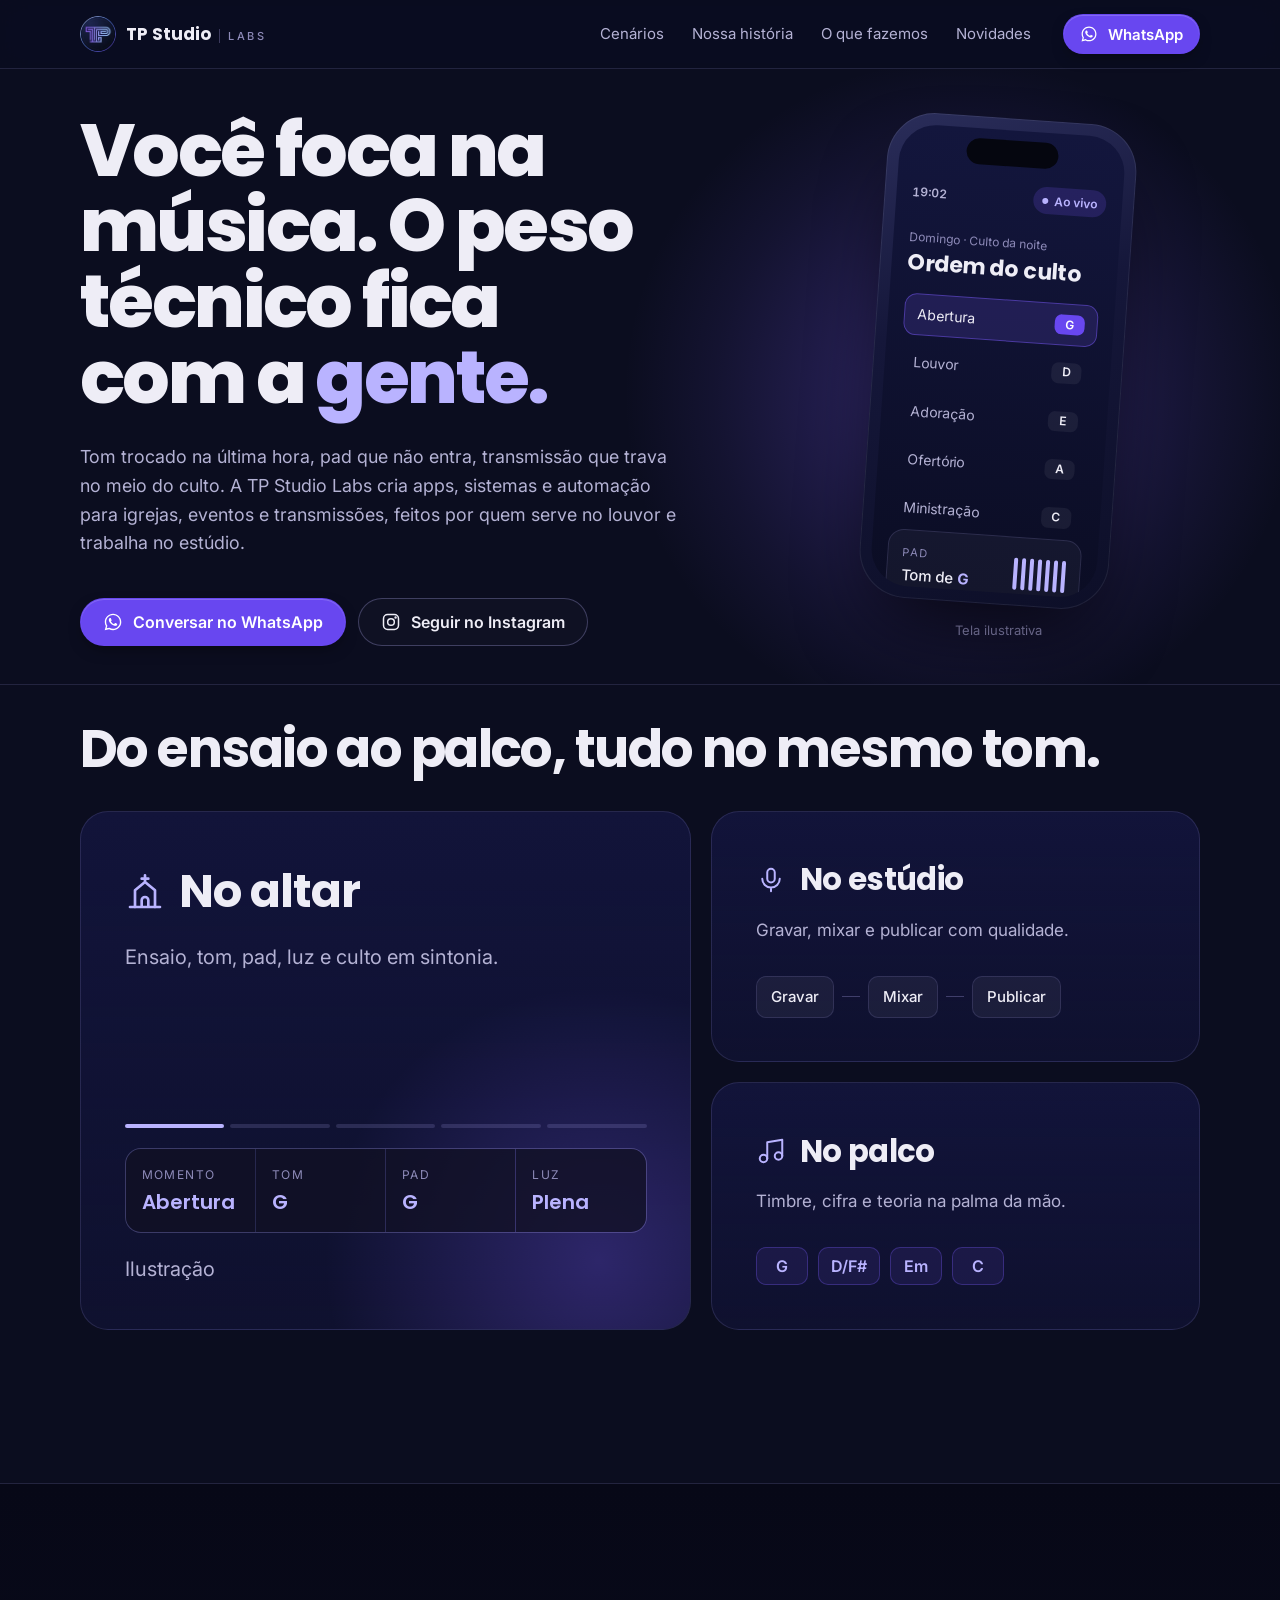
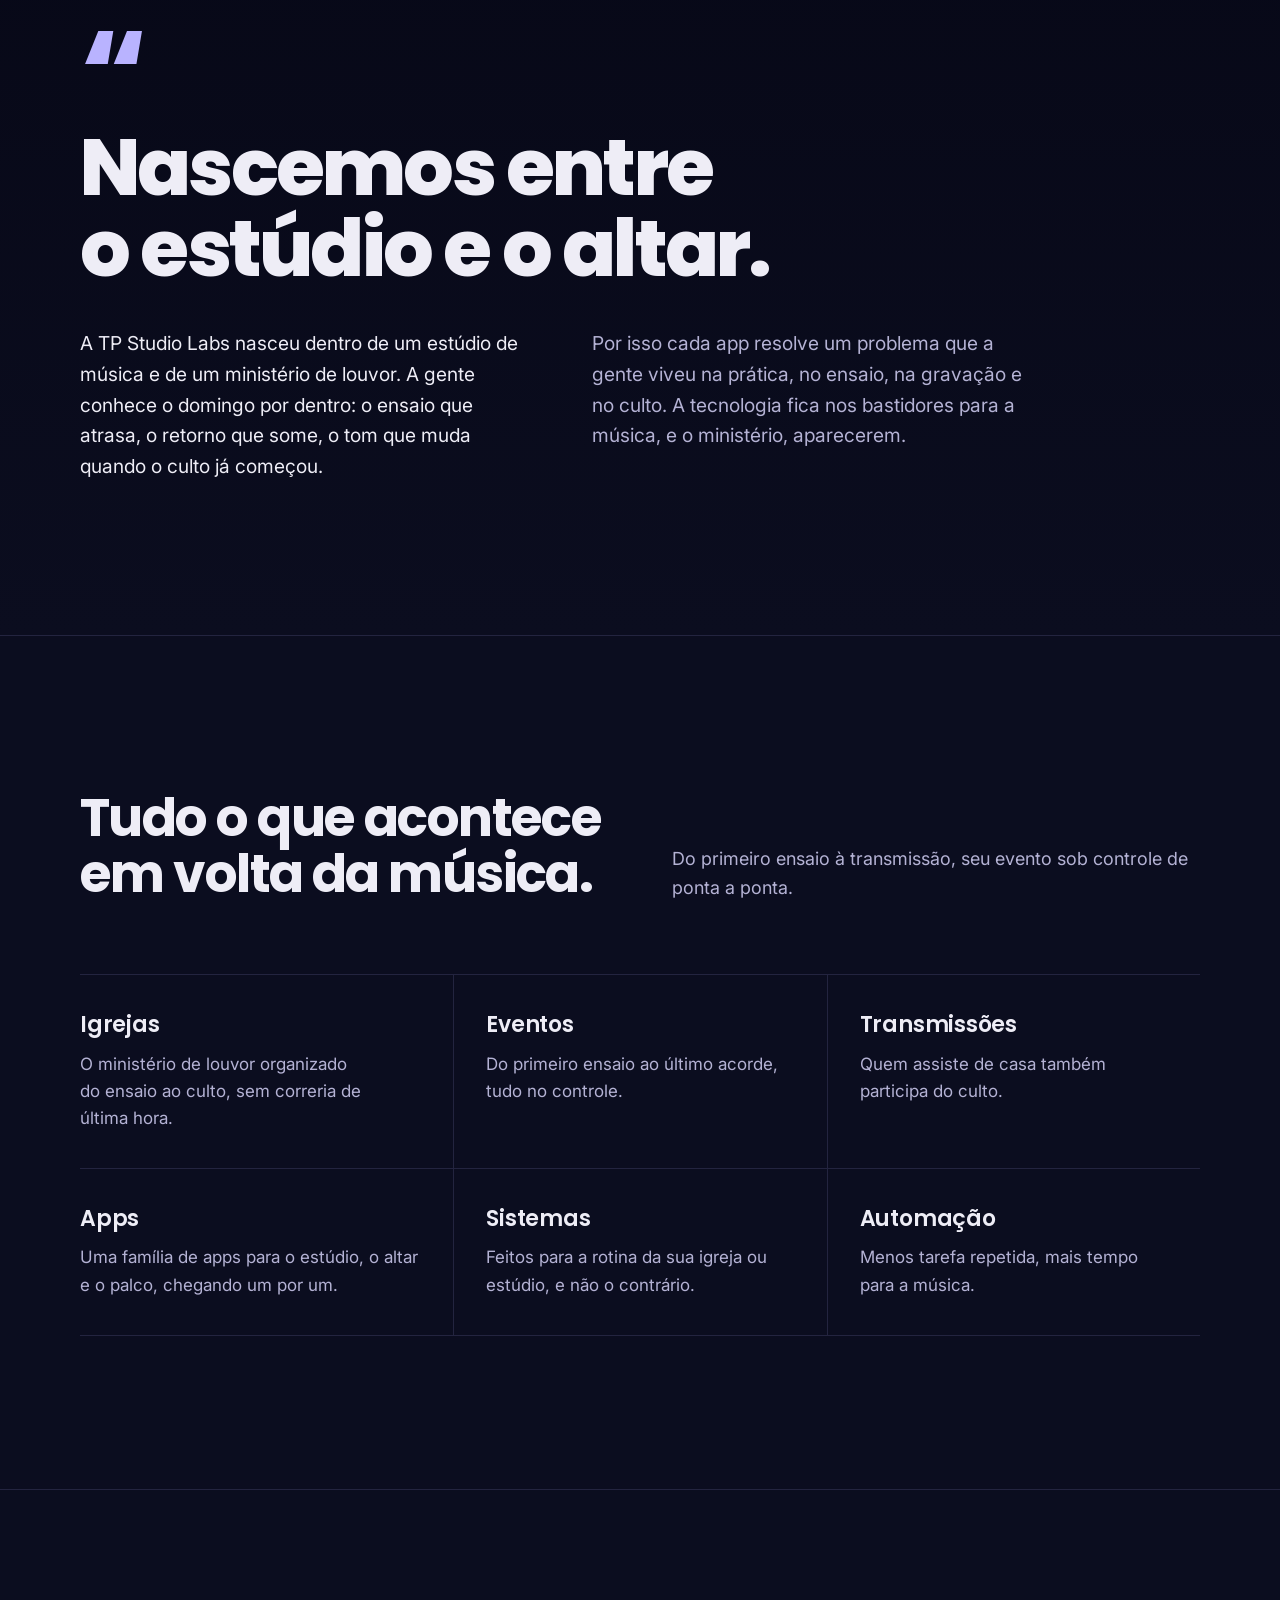
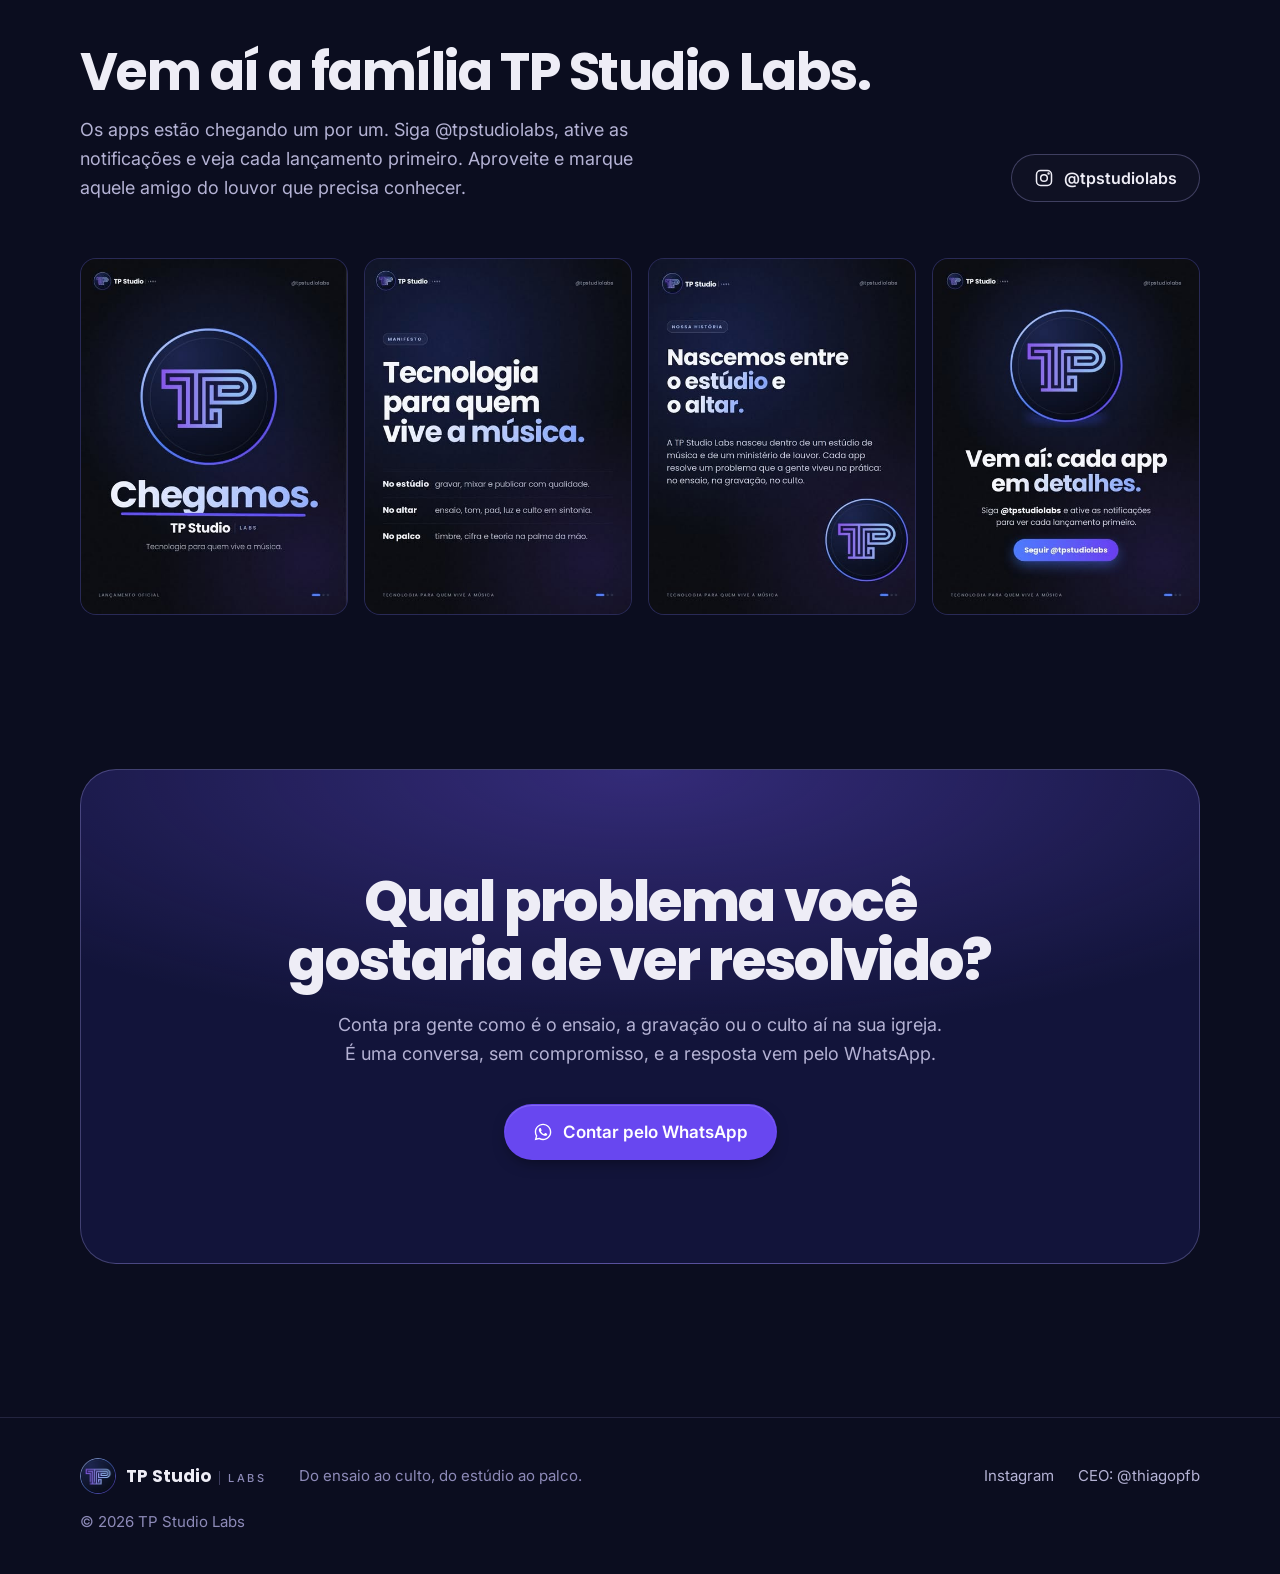
==== index.html @ 5c023443 "Reescreve o texto do site com storytelling comercial Hero com promessa central e dores reconhecíveis" ====
<!doctype html>
<html lang="pt-BR">
<head>
  <meta charset="utf-8">
  <meta name="viewport" content="width=device-width, initial-scale=1">
  <title>TP Studio Labs · Tecnologia para quem vive a música</title>
  <meta name="description" content="Apps, sistemas e automação para igrejas, eventos, transmissões e estúdios. Feitos por quem serve no louvor, para você focar na música.">
  <meta name="theme-color" content="#0b0d1f">
  <meta property="og:title" content="TP Studio Labs">
  <meta property="og:description" content="Você foca na música. O peso técnico fica com a gente. Do ensaio ao culto, do estúdio ao palco.">
  <meta property="og:image" content="assets/img/DeQyDjqIQsF.jpg">
  <link rel="icon" href="assets/img/perfil.jpg">
  <link rel="preconnect" href="https://fonts.googleapis.com">
  <link rel="preconnect" href="https://fonts.gstatic.com" crossorigin>
  <link href="https://fonts.googleapis.com/css2?family=Inter:wght@400;500;600&family=Poppins:wght@600;700;800&display=swap" rel="stylesheet">
  <link rel="stylesheet" href="styles.css">
  <script>document.documentElement.classList.add("js")</script>
</head>
<body>
  <svg width="0" height="0" style="position:absolute" aria-hidden="true">
    <symbol id="i-whatsapp" viewBox="0 0 24 24"><path fill="currentColor" d="M12.04 2C6.58 2 2.13 6.45 2.13 11.91c0 1.75.46 3.45 1.32 4.95L2.05 22l5.25-1.38a9.9 9.9 0 0 0 4.74 1.21c5.46 0 9.91-4.45 9.91-9.91S17.5 2 12.04 2Zm0 18.15c-1.48 0-2.93-.4-4.2-1.15l-.3-.18-3.12.82.83-3.04-.2-.31a8.2 8.2 0 0 1-1.26-4.38c0-4.54 3.7-8.24 8.25-8.24 4.54 0 8.24 3.7 8.24 8.24 0 4.55-3.7 8.24-8.24 8.24Zm4.52-6.16c-.25-.12-1.47-.72-1.69-.81-.23-.08-.39-.12-.56.13-.16.25-.64.81-.79.97-.14.17-.29.19-.54.06-.25-.12-1.05-.39-1.99-1.23-.74-.66-1.23-1.47-1.38-1.72-.14-.25-.02-.38.11-.51.11-.11.25-.29.37-.43.13-.15.17-.25.25-.42.08-.16.04-.31-.02-.43-.06-.13-.56-1.35-.77-1.84-.2-.49-.41-.42-.56-.43h-.48c-.17 0-.43.06-.66.31-.22.25-.86.85-.86 2.07 0 1.22.89 2.4 1.01 2.56.12.17 1.75 2.67 4.23 3.74.59.26 1.05.41 1.41.52.59.19 1.13.16 1.56.1.48-.07 1.47-.6 1.67-1.18.21-.58.21-1.07.15-1.18-.06-.1-.22-.16-.47-.28Z"/></symbol>
    <symbol id="i-instagram" viewBox="0 0 24 24"><g fill="none" stroke="currentColor" stroke-width="1.8" stroke-linecap="round" stroke-linejoin="round"><rect x="3" y="3" width="18" height="18" rx="5"/><circle cx="12" cy="12" r="4"/><circle cx="17.5" cy="6.5" r=".6" fill="currentColor"/></g></symbol>
    <symbol id="i-arrow" viewBox="0 0 24 24"><path fill="none" stroke="currentColor" stroke-width="1.8" stroke-linecap="round" stroke-linejoin="round" d="M5 12h14M13 6l6 6-6 6"/></symbol>
    <symbol id="i-mic" viewBox="0 0 24 24"><g fill="none" stroke="currentColor" stroke-width="1.6" stroke-linecap="round" stroke-linejoin="round"><rect x="9" y="3" width="6" height="11" rx="3"/><path d="M5 11a7 7 0 0 0 14 0M12 18v3"/></g></symbol>
    <symbol id="i-church" viewBox="0 0 24 24"><g fill="none" stroke="currentColor" stroke-width="1.6" stroke-linecap="round" stroke-linejoin="round"><path d="M12 2v4M10 4h4M6 21V11l6-5 6 5v10"/><path d="M3 21h18M10 21v-4a2 2 0 0 1 4 0v4"/></g></symbol>
    <symbol id="i-stage" viewBox="0 0 24 24"><g fill="none" stroke="currentColor" stroke-width="1.6" stroke-linecap="round" stroke-linejoin="round"><path d="M9 18V5l12-2v13"/><circle cx="6" cy="18" r="3"/><circle cx="18" cy="16" r="3"/></g></symbol>
  </svg>

  <a class="skip" href="#conteudo">Pular para o conteúdo</a>

  <header class="nav" id="topo">
    <div class="wrap nav__inner">
      <a class="brand" href="#topo" aria-label="TP Studio Labs, início">
        <img src="assets/img/perfil.jpg" alt="" width="36" height="36">
        <span>TP Studio <small>Labs</small></span>
      </a>
      <nav class="nav__links" aria-label="Seções">
        <a href="#cenarios">Cenários</a>
        <a href="#historia">Nossa história</a>
        <a href="#servicos">O que fazemos</a>
        <a href="#novidades">Novidades</a>
      </nav>
      <a class="btn btn--sm btn--primary" data-whatsapp href="https://wa.me/5581985638840?text=Ol%C3%A1%2C%20TP%20Studio%20Labs%21%20Vim%20pelo%20site%20e%20quero%20conversar." target="_blank" rel="noopener">
        <svg aria-hidden="true"><use href="#i-whatsapp"/></svg><span>WhatsApp</span>
      </a>
    </div>
  </header>

  <main id="conteudo">
    <section class="hero">
      <div class="hero__glow" aria-hidden="true"></div>
      <div class="wrap hero__inner">
        <div class="hero__copy">
          <h1 class="hero__title">Você foca na música. O peso técnico fica com a <span class="hl">gente.</span></h1>
          <p class="hero__lead">Tom trocado na última hora, pad que não entra, transmissão que trava no meio do culto. A TP Studio Labs cria apps, sistemas e automação para igrejas, eventos e transmissões, feitos por quem serve no louvor e trabalha no estúdio.</p>
          <div class="hero__actions">
            <a class="btn btn--primary" data-whatsapp href="https://wa.me/5581985638840?text=Ol%C3%A1%2C%20TP%20Studio%20Labs%21%20Vim%20pelo%20site%20e%20quero%20conversar." target="_blank" rel="noopener">
              <svg aria-hidden="true"><use href="#i-whatsapp"/></svg><span>Conversar no WhatsApp</span>
            </a>
            <a class="btn btn--ghost" href="https://www.instagram.com/tpstudiolabs/" target="_blank" rel="noopener">
              <svg aria-hidden="true"><use href="#i-instagram"/></svg><span>Seguir no Instagram</span>
            </a>
          </div>
        </div>

        <figure class="phone-wrap">
          <div class="phone" aria-label="Ilustração de um app mostrando a ordem do culto com tom e pad de cada momento" role="img">
            <div class="phone__notch" aria-hidden="true"></div>
            <div class="screen" aria-hidden="true">
              <div class="screen__top">
                <span class="screen__time">19:02</span>
                <span class="live"><i></i>Ao vivo</span>
              </div>
              <p class="screen__label">Domingo · Culto da noite</p>
              <p class="screen__title">Ordem do culto</p>
              <ol class="setlist">
                <li><span class="setlist__name">Abertura</span><span class="key">G</span></li>
                <li><span class="setlist__name">Louvor</span><span class="key">D</span></li>
                <li><span class="setlist__name">Adoração</span><span class="key">E</span></li>
                <li><span class="setlist__name">Ofertório</span><span class="key">A</span></li>
                <li><span class="setlist__name">Ministração</span><span class="key">C</span></li>
              </ol>
              <div class="pad">
                <div>
                  <p class="pad__label">Pad</p>
                  <p class="pad__key">Tom de <b data-pad-key>G</b></p>
                </div>
                <div class="pad__bars"><i></i><i></i><i></i><i></i><i></i><i></i><i></i></div>
              </div>
            </div>
          </div>
          <figcaption>Tela ilustrativa</figcaption>
        </figure>
      </div>
    </section>

    <section class="section" id="cenarios" aria-labelledby="cenarios-t">
      <div class="wrap">
        <div class="section__head section__head--solo">
          <h2 id="cenarios-t">Do ensaio ao palco, tudo no mesmo tom.</h2>
        </div>

        <div class="bento">
          <article class="tile tile--altar">
            <div class="tile__head"><svg aria-hidden="true"><use href="#i-church"/></svg><h3>No altar</h3></div>
            <p>Ensaio, tom, pad, luz e culto em sintonia.</p>
            <div class="sync" aria-hidden="true">
              <ol class="sync__track"><li></li><li></li><li></li><li></li><li></li></ol>
              <dl class="sync__grid">
                <div><dt>Momento</dt><dd data-sync="momento">Abertura</dd></div>
                <div><dt>Tom</dt><dd data-sync="tom">G</dd></div>
                <div><dt>Pad</dt><dd data-sync="pad">G</dd></div>
                <div><dt>Luz</dt><dd data-sync="luz">Plena</dd></div>
              </dl>
              <p class="sync__note">Ilustração</p>
            </div>
          </article>

          <article class="tile tile--studio">
            <div class="tile__head"><svg aria-hidden="true"><use href="#i-mic"/></svg><h3>No estúdio</h3></div>
            <p>Gravar, mixar e publicar com qualidade.</p>
            <ol class="steps" aria-label="Etapas">
              <li><span>Gravar</span></li>
              <li><span>Mixar</span></li>
              <li><span>Publicar</span></li>
            </ol>
          </article>

          <article class="tile tile--stage">
            <div class="tile__head"><svg aria-hidden="true"><use href="#i-stage"/></svg><h3>No palco</h3></div>
            <p>Timbre, cifra e teoria na palma da mão.</p>
            <div class="cifra" aria-hidden="true">
              <span>G</span><span>D/F#</span><span>Em</span><span>C</span>
            </div>
          </article>
        </div>
      </div>
    </section>

    <section class="section story" id="historia" aria-labelledby="historia-t">
      <div class="wrap story__inner reveal">
        <p class="story__mark" aria-hidden="true">“</p>
        <h2 id="historia-t">Nascemos entre o estúdio e o altar.</h2>
        <div class="story__body">
          <p>A TP Studio Labs nasceu dentro de um estúdio de música e de um ministério de louvor. A gente conhece o domingo por dentro: o ensaio que atrasa, o retorno que some, o tom que muda quando o culto já começou.</p>
          <p>Por isso cada app resolve um problema que a gente viveu na prática, no ensaio, na gravação e no culto. A tecnologia fica nos bastidores para a música, e o ministério, aparecerem.</p>
        </div>
      </div>
    </section>

    <section class="section" id="servicos" aria-labelledby="servicos-t">
      <div class="wrap">
        <div class="section__head">
          <h2 id="servicos-t">Tudo o que acontece em volta da música.</h2>
          <p>Do primeiro ensaio à transmissão, seu evento sob controle de ponta a ponta.</p>
        </div>
        <ul class="services">
          <li class="reveal"><h3>Igrejas</h3><p>O ministério de louvor organizado do ensaio ao culto, sem correria de última hora.</p></li>
          <li class="reveal"><h3>Eventos</h3><p>Do primeiro ensaio ao último acorde, tudo no controle.</p></li>
          <li class="reveal"><h3>Transmissões</h3><p>Quem assiste de casa também participa do culto.</p></li>
          <li class="reveal"><h3>Apps</h3><p>Uma família de apps para o estúdio, o altar e o palco, chegando um por um.</p></li>
          <li class="reveal"><h3>Sistemas</h3><p>Feitos para a rotina da sua igreja ou estúdio, e não o contrário.</p></li>
          <li class="reveal"><h3>Automação</h3><p>Menos tarefa repetida, mais tempo para a música.</p></li>
        </ul>
      </div>
    </section>

    <section class="section launch" id="novidades" aria-labelledby="novidades-t">
      <div class="wrap">
        <div class="launch__head">
          <div>
            <h2 id="novidades-t">Vem aí a família TP Studio Labs.</h2>
            <p>Os apps estão chegando um por um. Siga @tpstudiolabs, ative as notificações e veja cada lançamento primeiro. Aproveite e marque aquele amigo do louvor que precisa conhecer.</p>
          </div>
          <a class="btn btn--ghost" href="https://www.instagram.com/tpstudiolabs/" target="_blank" rel="noopener">
            <svg aria-hidden="true"><use href="#i-instagram"/></svg><span>@tpstudiolabs</span>
          </a>
        </div>
        <ul class="feed">
          <li><a href="https://www.instagram.com/p/DeQyDjqIQsF/" target="_blank" rel="noopener"><img src="assets/img/DeQyDjqIQsF.jpg" alt="Post de lançamento: Chegamos. TP Studio, tecnologia para quem vive a música." loading="lazy" width="480" height="640"></a></li>
          <li><a href="https://www.instagram.com/p/DeQ1m3Do3yU/" target="_blank" rel="noopener"><img src="assets/img/DeQ1m3Do3yU.jpg" alt="Manifesto: tecnologia para quem vive a música, no estúdio, no altar e no palco." loading="lazy" width="480" height="640"></a></li>
          <li><a href="https://www.instagram.com/p/DeQ0HKlI-WA/" target="_blank" rel="noopener"><img src="assets/img/DeQ0HKlI-WA.jpg" alt="Post: nascemos entre o estúdio e o altar." loading="lazy" width="480" height="640"></a></li>
          <li><a href="https://www.instagram.com/p/DeQ0fdqI0_l/" target="_blank" rel="noopener"><img src="assets/img/DeQ0fdqI0_l.jpg" alt="Post: vem aí o lançamento da família TP Studio Labs." loading="lazy" width="480" height="640"></a></li>
        </ul>
      </div>
    </section>

    <section class="section cta" aria-labelledby="cta-t">
      <div class="wrap"><div class="cta__box reveal">
        <h2 id="cta-t">Qual problema você gostaria de ver resolvido?</h2>
        <p>Conta pra gente como é o ensaio, a gravação ou o culto aí na sua igreja. É uma conversa, sem compromisso, e a resposta vem pelo WhatsApp.</p>
        <a class="btn btn--primary btn--lg" data-whatsapp href="https://wa.me/5581985638840?text=Ol%C3%A1%2C%20TP%20Studio%20Labs%21%20Vim%20pelo%20site%20e%20quero%20conversar." target="_blank" rel="noopener">
          <svg aria-hidden="true"><use href="#i-whatsapp"/></svg><span>Contar pelo WhatsApp</span>
        </a>
      </div></div>
    </section>
  </main>

  <footer class="footer">
    <div class="wrap footer__inner">
      <a class="brand" href="#topo" aria-label="TP Studio Labs, voltar ao topo">
        <img src="assets/img/perfil.jpg" alt="" width="36" height="36">
        <span>TP Studio <small>Labs</small></span>
      </a>
      <p class="footer__tag">Do ensaio ao culto, do estúdio ao palco.</p>
      <ul class="footer__links">
        <li><a href="https://www.instagram.com/tpstudiolabs/" target="_blank" rel="noopener">Instagram</a></li>
        <li><a href="https://www.instagram.com/thiagopfb/" target="_blank" rel="noopener">CEO: @thiagopfb</a></li>
      </ul>
      <p class="footer__copy">© 2026 TP Studio Labs</p>
    </div>
  </footer>

  <script src="main.js" defer></script>
</body>
</html>
---- styles.css ----
:root {
  --night-0: #070817;
  --night-1: #0b0d1f;
  --night-2: #12143a;
  --night-3: #1a1d4a;
  --line: rgba(185, 179, 255, 0.14);
  --line-strong: rgba(185, 179, 255, 0.28);
  --violet: #7c5cff;
  --violet-hover: #5a3be0;
  --violet-ink: #6847f0;
  --lavender: #b9b3ff;
  --text: #eeedf6;
  --text-2: #b4b2d4;
  --text-3: #8d8ab8;

  --font-display: "Poppins", system-ui, sans-serif;
  --font-body: "Inter", system-ui, sans-serif;

  --r-sm: 10px;
  --r-md: 16px;
  --r-lg: 28px;
  --ease-out: cubic-bezier(0.16, 1, 0.3, 1);

  --gutter: clamp(16px, 4vw, 40px);
  --section: clamp(88px, 12vw, 160px);
  color-scheme: dark;
}

*, *::before, *::after { box-sizing: border-box; }
html { scroll-behavior: smooth; scroll-padding-top: 88px; -webkit-text-size-adjust: 100%; }
body {
  margin: 0;
  background: var(--night-1);
  color: var(--text);
  font: 400 1.0625rem/1.6 var(--font-body);
  -webkit-font-smoothing: antialiased;
  overflow-x: hidden;
}
img { display: block; max-width: 100%; height: auto; }
h1, h2, h3 { font-family: var(--font-display); margin: 0; text-wrap: balance; }
p { margin: 0; text-wrap: pretty; }
a { color: inherit; text-underline-offset: 0.2em; }
ul, ol { margin: 0; padding: 0; list-style: none; }

::selection { background: var(--violet-ink); color: #fff; }
:focus-visible { outline: 2px solid var(--lavender); outline-offset: 3px; border-radius: 6px; }
html { scrollbar-color: var(--night-3) var(--night-0); }
::-webkit-scrollbar { width: 10px; }
::-webkit-scrollbar-track { background: var(--night-0); }
::-webkit-scrollbar-thumb { background: var(--night-3); border-radius: 10px; border: 2px solid var(--night-0); }

.wrap { width: min(1200px, 100%); margin-inline: auto; padding-inline: var(--gutter); }

.skip {
  position: absolute; left: 16px; top: -60px; z-index: 100;
  background: var(--violet-ink); color: #fff; padding: 10px 16px; border-radius: var(--r-sm);
  transition: top 0.2s var(--ease-out);
}
.skip:focus { top: 16px; }

/* Buttons */
.btn {
  display: inline-flex; align-items: center; gap: 10px;
  min-height: 48px; padding: 0 22px;
  border-radius: 999px; border: 1px solid transparent;
  font: 600 1rem/1 var(--font-body); text-decoration: none; white-space: nowrap;
  transition: background-color 0.2s, border-color 0.2s, transform 0.2s var(--ease-out), box-shadow 0.2s;
  -webkit-tap-highlight-color: transparent;
}
.btn svg { width: 20px; height: 20px; flex: none; }
.btn:active { transform: scale(0.97); }
.btn--primary {
  background: var(--violet-ink); color: #fff;
  box-shadow: 0 6px 16px -6px rgba(0, 0, 0, 0.55), inset 0 1px 0 rgba(255, 255, 255, 0.18);
}
.btn--ghost { border-color: var(--line-strong); color: var(--text); background: rgba(255, 255, 255, 0.02); }
.btn--sm { min-height: 40px; padding: 0 16px; font-size: 0.9375rem; }
.btn--sm svg { width: 18px; height: 18px; }
.btn--lg { min-height: 56px; padding: 0 28px; font-size: 1.0625rem; }
@media (hover: hover) {
  .btn--primary:hover { background: var(--violet-hover); box-shadow: 0 10px 22px -8px rgba(0, 0, 0, 0.6), inset 0 1px 0 rgba(255, 255, 255, 0.22); }
  .btn--ghost:hover { border-color: var(--lavender); background: rgba(185, 179, 255, 0.06); }
}

/* Nav */
.nav {
  position: sticky; top: 0; z-index: 50;
  background: rgba(11, 13, 31, 0.72);
  backdrop-filter: saturate(140%) blur(14px);
  -webkit-backdrop-filter: saturate(140%) blur(14px);
  border-bottom: 1px solid var(--line);
}
.nav__inner { display: flex; align-items: center; gap: 32px; height: 68px; }
.brand { display: inline-flex; align-items: center; gap: 10px; text-decoration: none; font: 700 1.0625rem/1 var(--font-display); }
.brand img { width: 36px; height: 36px; border-radius: 50%; }
.brand small { font: 500 0.6875rem/1 var(--font-body); letter-spacing: 0.24em; text-transform: uppercase; color: var(--text-3); margin-left: 4px; padding-left: 8px; border-left: 1px solid var(--line-strong); }
.nav__links { display: flex; gap: 28px; margin-left: auto; font-size: 0.9375rem; color: var(--text-2); }
.nav__links a { text-decoration: none; transition: color 0.2s; }
.nav__links a:hover { color: var(--text); }
@media (max-width: 860px) {
  .nav__links { display: none; }
  .nav__inner .btn { margin-left: auto; }
}

/* Hero */
.hero { position: relative; overflow: hidden; padding-block: clamp(32px, 3.4vw, 56px) clamp(32px, 3vw, 48px); }
.hero__glow {
  position: absolute; inset: -20% -10% auto auto; width: 70vw; height: 70vw; max-width: 980px; max-height: 980px;
  background: radial-gradient(closest-side, rgba(124, 92, 255, 0.34), rgba(124, 92, 255, 0.08) 55%, transparent 75%);
  pointer-events: none;
}
.hero__inner { position: relative; display: grid; grid-template-columns: 1.35fr 0.85fr; align-items: center; gap: clamp(40px, 6vw, 96px); }
.hero__title {
  font-weight: 800; font-size: clamp(2.75rem, 5.8vw, 4.875rem); line-height: 1.02; letter-spacing: -0.035em;
}
.hl { color: var(--lavender); }
.hero__lead { margin-top: 28px; max-width: 34em; font-size: clamp(1.0625rem, 1.4vw, 1.25rem); color: var(--text-2); }
.hero__actions { display: flex; flex-wrap: wrap; gap: 12px; margin-top: 40px; }

/* Phone */
.phone-wrap { margin: 0; justify-self: center; display: grid; justify-items: center; gap: 16px; }
.phone-wrap figcaption { font-size: 0.8125rem; color: var(--text-3); }
.phone {
  position: relative; width: clamp(250px, 19.5vw, 300px); aspect-ratio: 9 / 17.5;
  border-radius: 48px; padding: 12px;
  background: linear-gradient(160deg, #2a2d5a, #15173a 40%, #0d0f28);
  box-shadow: 0 40px 80px -24px rgba(0, 0, 0, 0.75), inset 0 0 0 1px rgba(255, 255, 255, 0.08);
  transform: rotate(4deg);
}
.phone__notch { position: absolute; top: 22px; left: 50%; width: 92px; height: 26px; margin-left: -46px; border-radius: 20px; background: #05060f; z-index: 2; }
.screen {
  height: 100%; border-radius: 37px; overflow: hidden;
  background: linear-gradient(180deg, #13163d, #0b0d24);
  padding: 54px 16px 16px; display: flex; flex-direction: column;
}
.screen__top { display: flex; justify-content: space-between; align-items: center; font-size: 0.75rem; color: var(--text-2); }
.screen__time { font-weight: 600; font-variant-numeric: tabular-nums; }
.live { display: inline-flex; align-items: center; gap: 6px; padding: 4px 9px; border-radius: 999px; background: rgba(124, 92, 255, 0.18); color: var(--lavender); font-weight: 600; }
.live i { width: 6px; height: 6px; border-radius: 50%; background: var(--lavender); }
.screen__label { margin-top: 22px; font-size: 0.75rem; color: var(--text-3); }
.screen__title { font: 700 1.375rem/1.2 var(--font-display); margin-top: 4px; }
.setlist { margin-top: 16px; display: grid; gap: 6px; }
.setlist li {
  display: flex; justify-content: space-between; align-items: center;
  padding: 9px 12px; border-radius: 12px; font-size: 0.875rem; color: var(--text-2);
  border: 1px solid transparent;
  transition: background-color 0.5s var(--ease-out), border-color 0.5s var(--ease-out), color 0.5s;
}
.setlist li.is-active { background: rgba(124, 92, 255, 0.16); border-color: rgba(124, 92, 255, 0.45); color: var(--text); }
.setlist li.is-done { color: var(--text-3); }
.key {
  min-width: 30px; text-align: center; padding: 3px 7px; border-radius: 7px;
  background: rgba(255, 255, 255, 0.06); font: 600 0.75rem/1.2 var(--font-body); color: var(--text);
}
.is-active .key { background: var(--violet-ink); color: #fff; }
.pad {
  margin-top: auto; display: flex; justify-content: space-between; align-items: center;
  padding: 14px; border-radius: 16px; background: rgba(255, 255, 255, 0.04); border: 1px solid var(--line);
}
.pad__label { font-size: 0.6875rem; letter-spacing: 0.14em; text-transform: uppercase; color: var(--text-3); }
.pad__key { font-size: 0.9375rem; font-weight: 500; margin-top: 2px; }
.pad__key b { color: var(--lavender); }
.pad__bars { display: flex; gap: 4px; align-items: center; height: 32px; }
.pad__bars i { width: 4px; height: 100%; border-radius: 2px; background: var(--lavender); transform-origin: center; animation: pad 2.4s ease-in-out infinite; }
.pad__bars i:nth-child(2) { animation-delay: -0.3s; }
.pad__bars i:nth-child(3) { animation-delay: -0.6s; }
.pad__bars i:nth-child(4) { animation-delay: -0.9s; }
.pad__bars i:nth-child(5) { animation-delay: -1.2s; }
.pad__bars i:nth-child(6) { animation-delay: -1.5s; }
.pad__bars i:nth-child(7) { animation-delay: -1.8s; }
@keyframes pad { 0%, 100% { transform: scaleY(0.3); opacity: 0.6; } 50% { transform: scaleY(1); opacity: 1; } }

/* Hero entrance */
.js .hero__title, .js .hero__lead, .js .hero__actions, .js .phone-wrap {
  animation: rise 0.9s var(--ease-out) both;
}
.js .hero__lead { animation-delay: 0.08s; }
.js .hero__actions { animation-delay: 0.16s; }
.js .phone-wrap { animation: rise-phone 1.1s var(--ease-out) 0.12s both; }
@keyframes rise { from { opacity: 0; transform: translateY(18px); filter: blur(6px); } }
@keyframes rise-phone { from { opacity: 0; transform: translateY(40px) scale(0.96); } }

/* Sections */
.section { padding-block: var(--section); border-top: 1px solid var(--line); }
#cenarios { padding-top: clamp(36px, 2.8vw, 44px); }
.section__head.section__head--solo { grid-template-columns: 1fr; margin-bottom: clamp(28px, 2.6vw, 40px); }
.section__head { display: grid; grid-template-columns: 1fr 1fr; gap: 24px 64px; align-items: end; margin-bottom: clamp(40px, 6vw, 72px); }
.section__head h2, .launch__head h2 { font-weight: 700; font-size: clamp(2rem, 4.2vw, 3.25rem); line-height: 1.08; letter-spacing: -0.03em; }
.section__head p, .launch__head p { color: var(--text-2); font-size: 1.125rem; max-width: 32em; }

/* Bento */
.bento { display: grid; grid-template-columns: 1.25fr 1fr; grid-template-rows: auto auto; gap: 20px; }
.tile {
  position: relative; overflow: hidden;
  padding: clamp(28px, 3.4vw, 44px); border-radius: var(--r-lg);
  background: linear-gradient(180deg, var(--night-2), rgba(18, 20, 58, 0.6));
  border: 1px solid var(--line);
  display: flex; flex-direction: column; gap: 12px;
}
.tile--altar { grid-row: span 2; }
.tile--altar::after {
  content: ""; position: absolute; right: -30%; bottom: -40%; width: 90%; aspect-ratio: 1;
  background: radial-gradient(closest-side, rgba(124, 92, 255, 0.28), transparent); pointer-events: none;
}
.tile__head { display: flex; align-items: center; gap: 14px; }
.tile__head svg { width: 30px; height: 30px; flex: none; color: var(--lavender); }
.tile--altar .tile__head svg { width: 40px; height: 40px; }
.tile h3 { font-size: clamp(1.5rem, 2.4vw, 2rem); font-weight: 700; letter-spacing: -0.02em; }
.tile--altar h3 { font-size: clamp(2rem, 3.6vw, 3rem); }
.tile p { color: var(--text-2); font-size: 1.0625rem; max-width: 26em; }
.tile--altar p { font-size: 1.25rem; }

.sync { position: relative; z-index: 1; margin-top: auto; padding-top: 32px; display: grid; gap: 20px; }
.sync__track { display: grid; grid-template-columns: repeat(5, 1fr); gap: 6px; }
.sync__track li { height: 4px; border-radius: 2px; background: rgba(185, 179, 255, 0.16); transition: background-color 0.5s var(--ease-out); }
.sync__track li.is-done { background: rgba(185, 179, 255, 0.4); }
.sync__track li.is-active { background: var(--lavender); }
.sync__grid { margin: 0; display: grid; grid-template-columns: repeat(4, 1fr); gap: 1px; border-radius: var(--r-md); overflow: hidden; background: var(--line); border: 1px solid var(--line); }
.sync__grid div { background: rgba(7, 8, 23, 0.72); padding: 16px 16px 18px; }
.sync__grid dt { font-size: 0.75rem; letter-spacing: 0.12em; text-transform: uppercase; color: var(--text-3); }
.sync__grid dd { margin: 6px 0 0; font: 600 1.25rem/1.2 var(--font-display); color: var(--lavender); font-variant-numeric: tabular-nums; }
.sync__note { font-size: 0.8125rem; color: var(--text-3); }
@media (max-width: 560px) { .sync__grid { grid-template-columns: 1fr 1fr; } }

.steps { display: flex; align-items: center; gap: 8px; margin-top: 20px; counter-reset: s; flex-wrap: wrap; }
.steps li { display: flex; align-items: center; gap: 8px; font-size: 0.9375rem; font-weight: 500; }
.steps li span { padding: 8px 14px; border-radius: var(--r-sm); background: rgba(255, 255, 255, 0.05); border: 1px solid var(--line); }
.steps li:not(:last-child)::after { content: ""; width: 18px; height: 1px; background: var(--line-strong); }

.cifra { display: flex; gap: 10px; margin-top: 20px; flex-wrap: wrap; }
.cifra span {
  min-width: 52px; text-align: center; padding: 10px 12px; border-radius: var(--r-sm);
  font: 600 1rem/1 var(--font-body); color: var(--lavender);
  background: rgba(124, 92, 255, 0.1); border: 1px solid rgba(124, 92, 255, 0.3);
}

/* Story */
.story { background: linear-gradient(180deg, var(--night-0), var(--night-1)); }
.story__inner { display: grid; gap: clamp(28px, 3vw, 40px); }
.story__mark { font: 800 clamp(5rem, 9vw, 8rem)/0.6 var(--font-display); color: var(--lavender); height: 0.45em; }
.story h2 { max-width: 14em; font-weight: 800; font-size: clamp(2.5rem, 6.2vw, 5.5rem); line-height: 1.02; letter-spacing: -0.035em; }
.story__body { display: grid; grid-template-columns: 1fr 1fr; gap: 20px clamp(32px, 5vw, 72px); max-width: 60rem; font-size: clamp(1.125rem, 1.5vw, 1.3125rem); color: var(--text-2); }
.story__body p:first-child { color: var(--text); }

/* Services */
.services { display: grid; grid-template-columns: repeat(3, 1fr); border-top: 1px solid var(--line); }
.services li { padding: 32px 32px 36px 0; border-bottom: 1px solid var(--line); }
.services li:not(:nth-child(3n + 1)) { padding-left: 32px; border-left: 1px solid var(--line); }
.services h3 { font-size: 1.375rem; font-weight: 600; letter-spacing: -0.01em; }
.services p { margin-top: 8px; color: var(--text-2); }

/* Launch */
.launch__head { display: flex; justify-content: space-between; align-items: end; gap: 32px; margin-bottom: clamp(40px, 5vw, 56px); }
.launch__head p { margin-top: 16px; }
.feed { display: grid; grid-template-columns: repeat(4, 1fr); gap: 16px; }
.feed a { display: block; border-radius: var(--r-md); overflow: hidden; border: 1px solid var(--line); background: var(--night-2); }
.feed img { width: 100%; aspect-ratio: 3 / 4; object-fit: cover; transition: transform 0.6s var(--ease-out); }
@media (hover: hover) { .feed a:hover img { transform: scale(1.03); } }

/* CTA */
.cta { border-top: 0; padding-top: 0; }
.cta__box {
  position: relative; overflow: hidden; text-align: center;
  padding: clamp(56px, 8vw, 104px) var(--gutter);
  border-radius: 36px; border: 1px solid var(--line-strong);
  background: radial-gradient(120% 90% at 50% 0%, rgba(124, 92, 255, 0.32), transparent 60%), var(--night-2);
  display: grid; justify-items: center; gap: 20px;
}
.cta__box h2 { font-weight: 800; font-size: clamp(2rem, 4.6vw, 3.5rem); line-height: 1.06; letter-spacing: -0.03em; max-width: 16em; }
.cta__box p { color: var(--text-2); font-size: 1.125rem; max-width: 34em; }
.cta__box .btn { margin-top: 16px; }

/* Footer */
.footer { border-top: 1px solid var(--line); padding-block: 40px; color: var(--text-3); font-size: 0.9375rem; }
.footer__inner { display: flex; flex-wrap: wrap; align-items: center; gap: 16px 32px; }
.footer .brand { color: var(--text); }
.footer__links { display: flex; gap: 24px; margin-left: auto; }
.footer__links a { text-decoration: none; color: var(--text-2); }
.footer__links a:hover { color: var(--text); text-decoration: underline; }
.footer__copy { width: 100%; }

/* Reveal (conteúdo visível por padrão; só esconde com JS ativo) */
.js .reveal { opacity: 0; transform: translateY(24px); transition: opacity 0.8s var(--ease-out), transform 0.8s var(--ease-out); }
.js .reveal.is-in { opacity: 1; transform: none; }
.services li.reveal:nth-child(3n + 2) { transition-delay: 0.06s; }
.services li.reveal:nth-child(3n + 3) { transition-delay: 0.12s; }
.bento .tile:nth-child(2) { transition-delay: 0.06s; }
.bento .tile:nth-child(3) { transition-delay: 0.12s; }

/* Responsive */
@media (max-width: 960px) {
  .hero__inner { grid-template-columns: 1fr; }
  .phone-wrap { margin-top: 16px; }
  .section__head, .story__body { grid-template-columns: 1fr; }
  .services { grid-template-columns: 1fr 1fr; }
  .services li:not(:nth-child(3n + 1)) { padding-left: 0; border-left: 0; }
  .services li:nth-child(2n) { padding-left: 28px; border-left: 1px solid var(--line); }
  .services li { padding-right: 28px; }
  .feed { grid-template-columns: repeat(2, 1fr); }
  .launch__head { flex-direction: column; align-items: start; }
}
@media (max-width: 720px) {
  .bento { grid-template-columns: 1fr; }
  .tile--altar { grid-row: auto; }
}
@media (max-width: 560px) {
  .brand small { display: none; }
  .hero__actions .btn { width: 100%; justify-content: center; }
  .services { grid-template-columns: 1fr; }
  .services li, .services li:nth-child(2n) { padding: 24px 0; border-left: 0; }
  .footer__links { margin-left: 0; }
  .phone { transform: rotate(2deg); }
}

@media (prefers-reduced-motion: reduce) {
  html { scroll-behavior: auto; }
  *, *::before, *::after { animation: none !important; transition: none !important; }
  .js .reveal { opacity: 1; transform: none; }
}
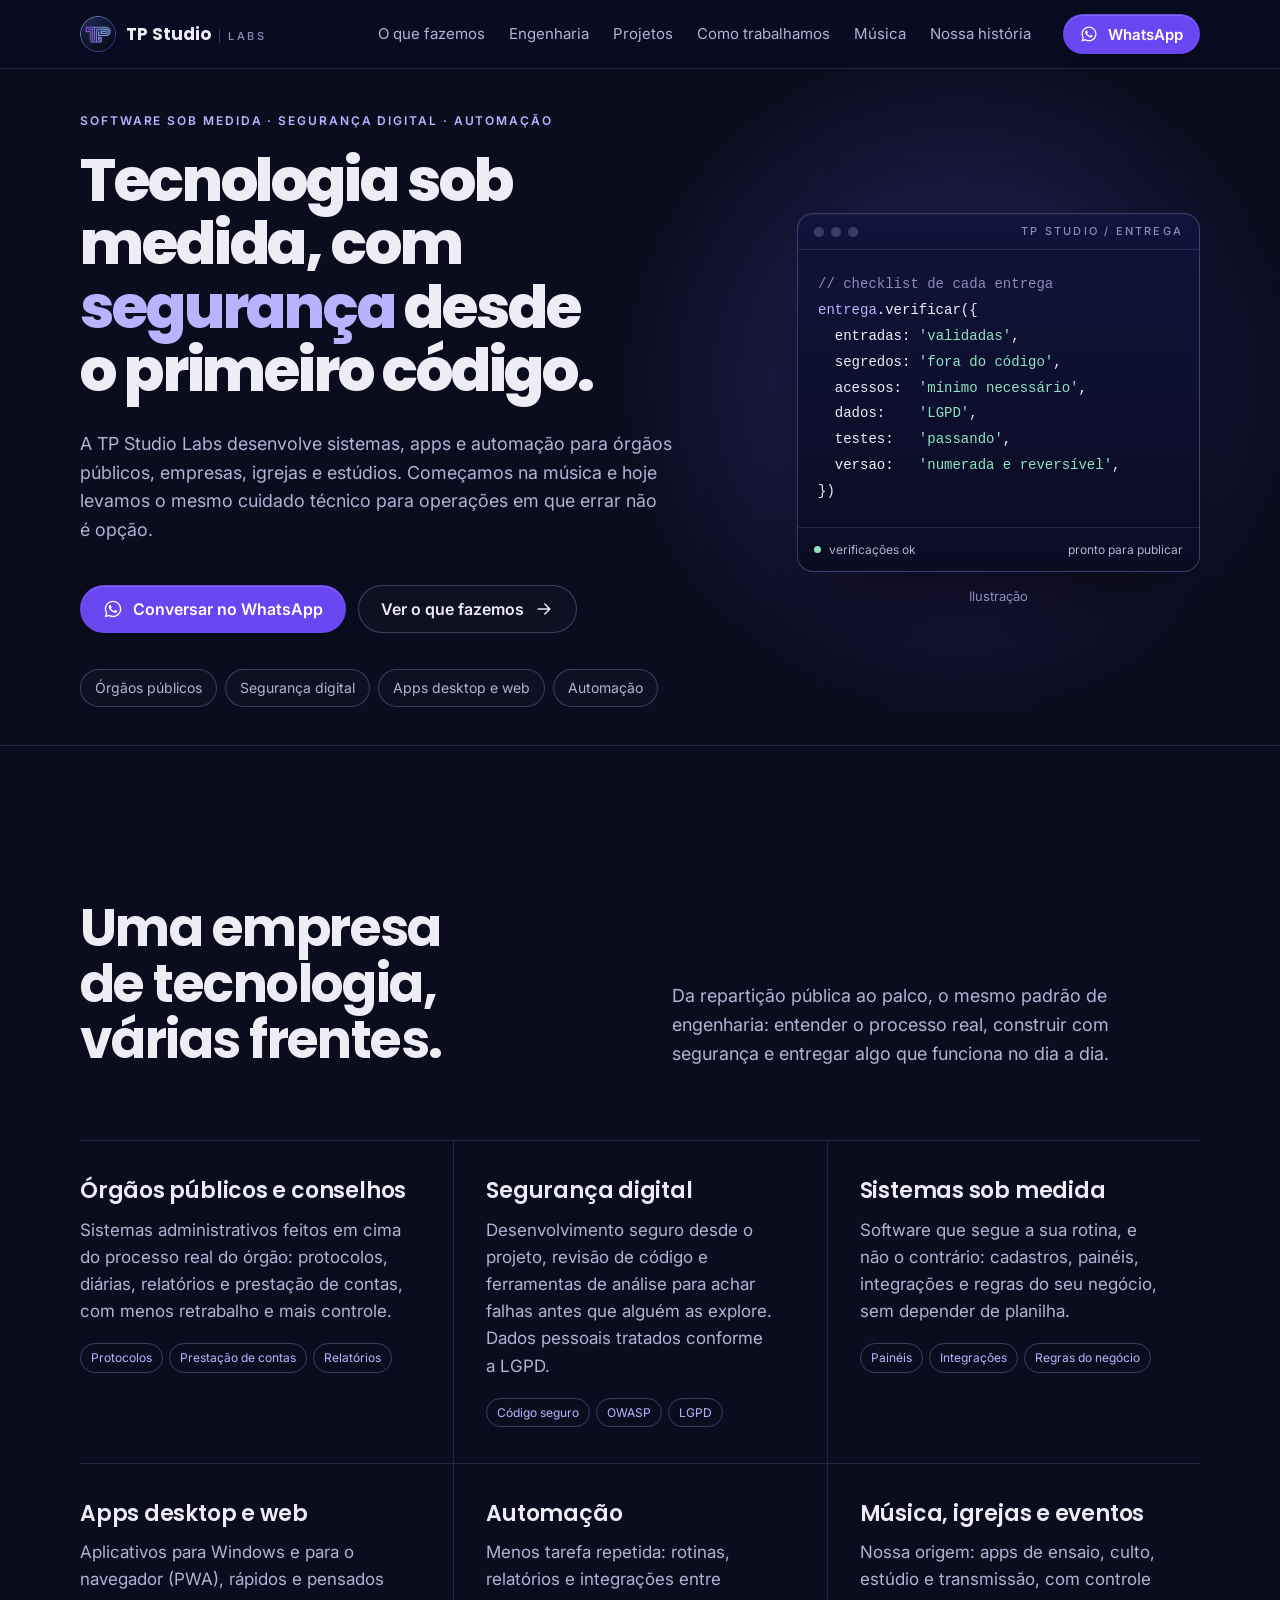
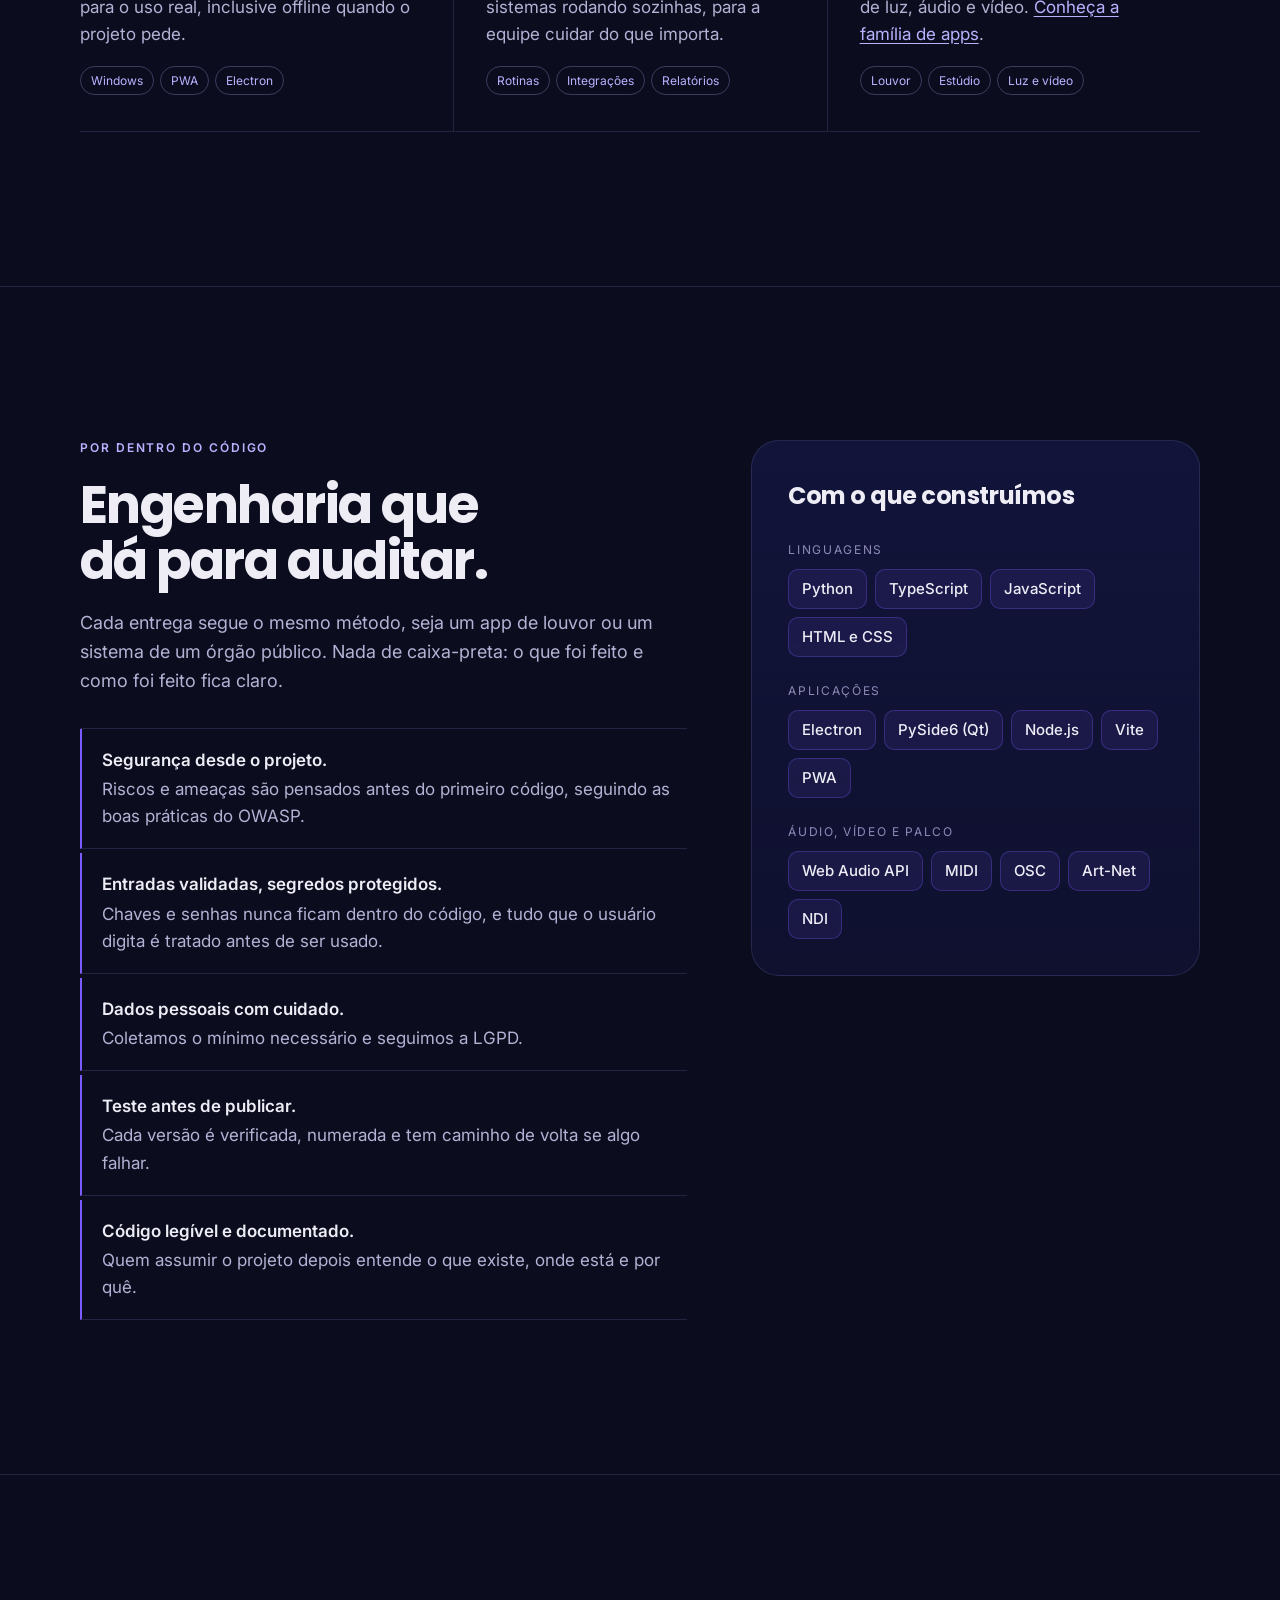
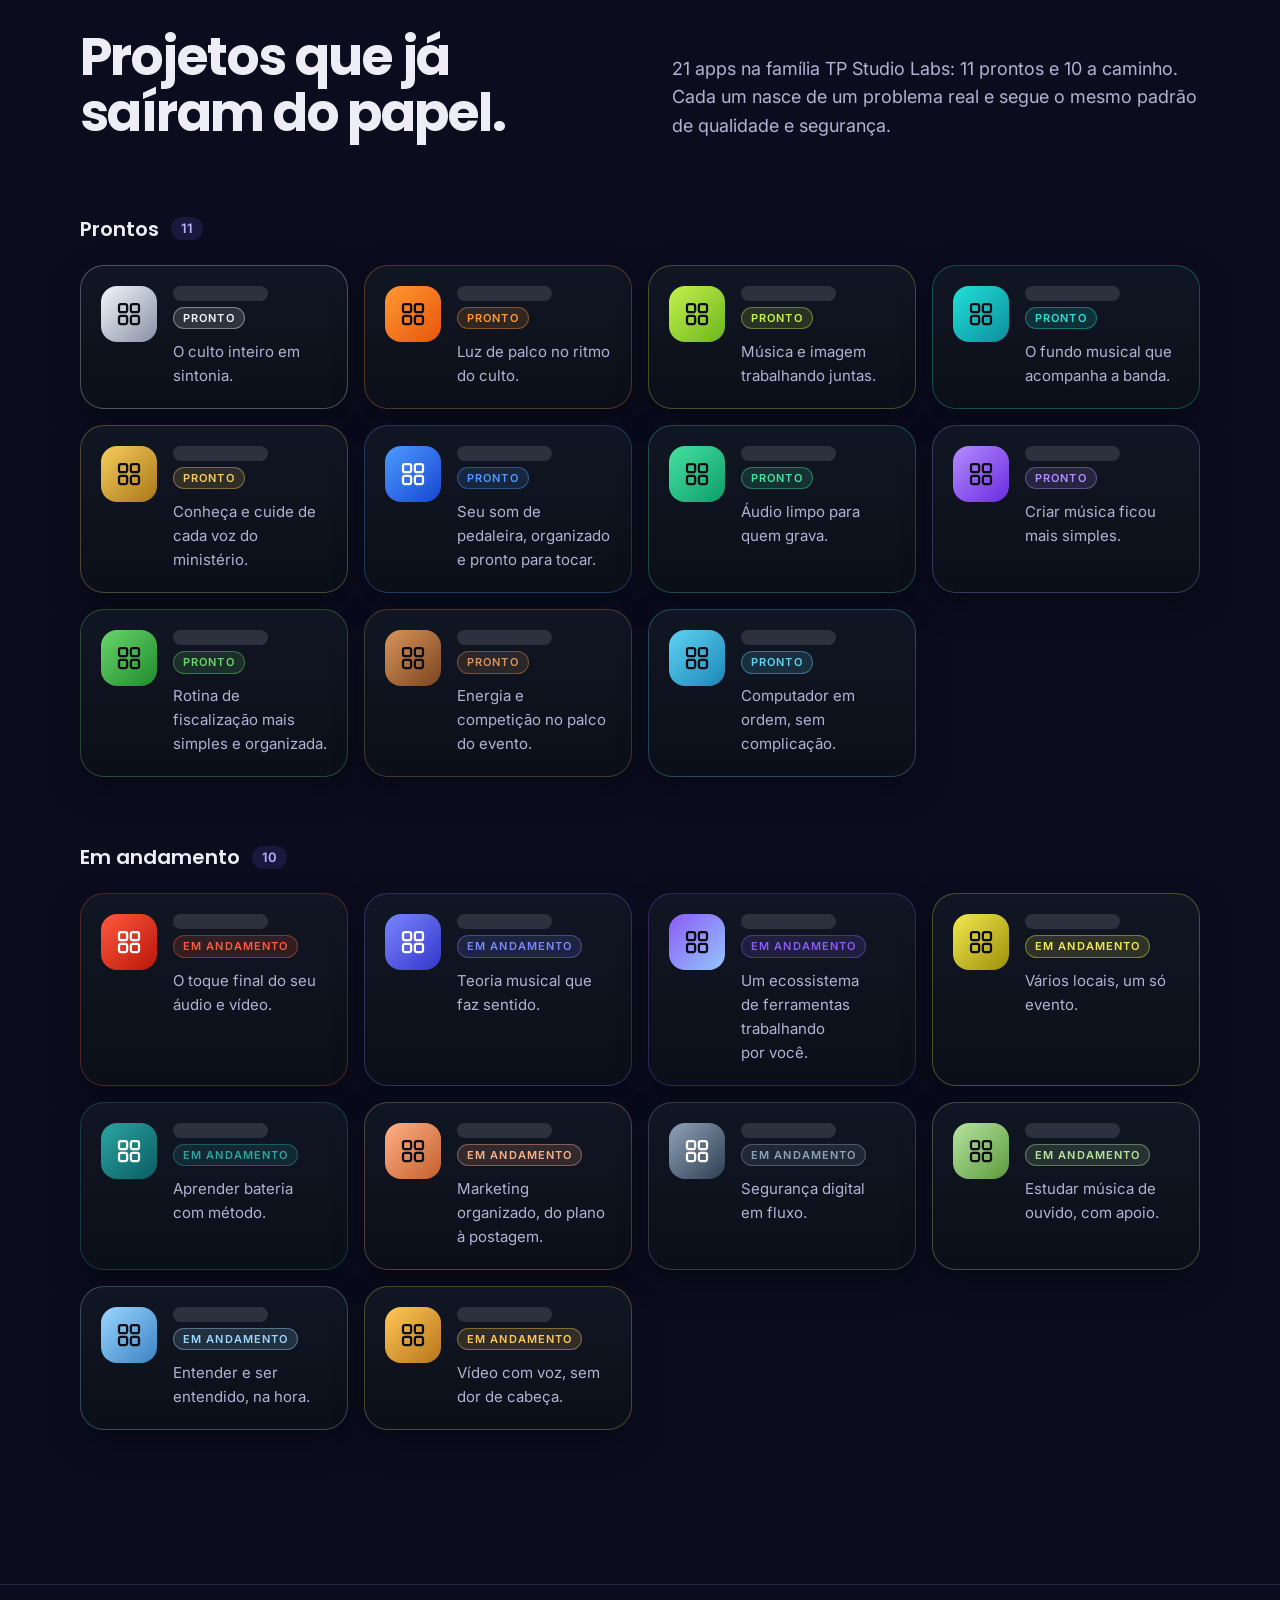
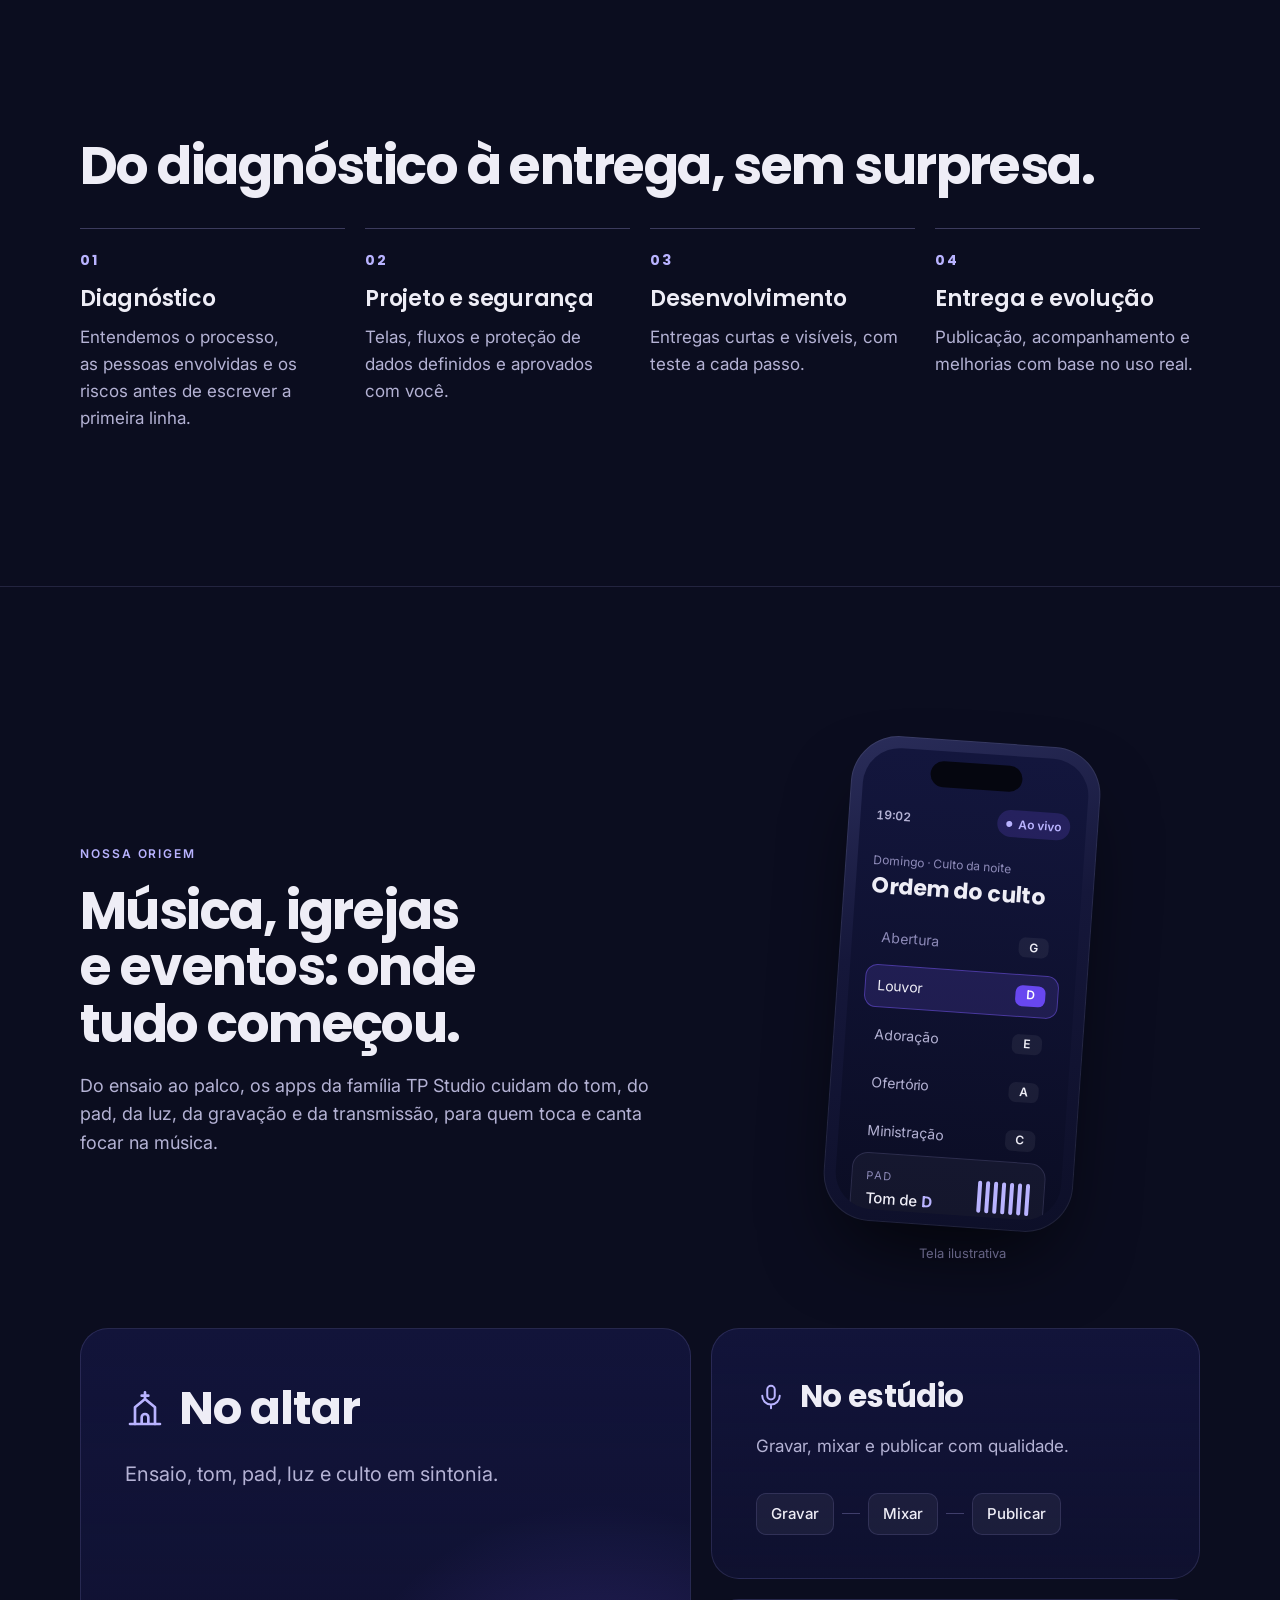
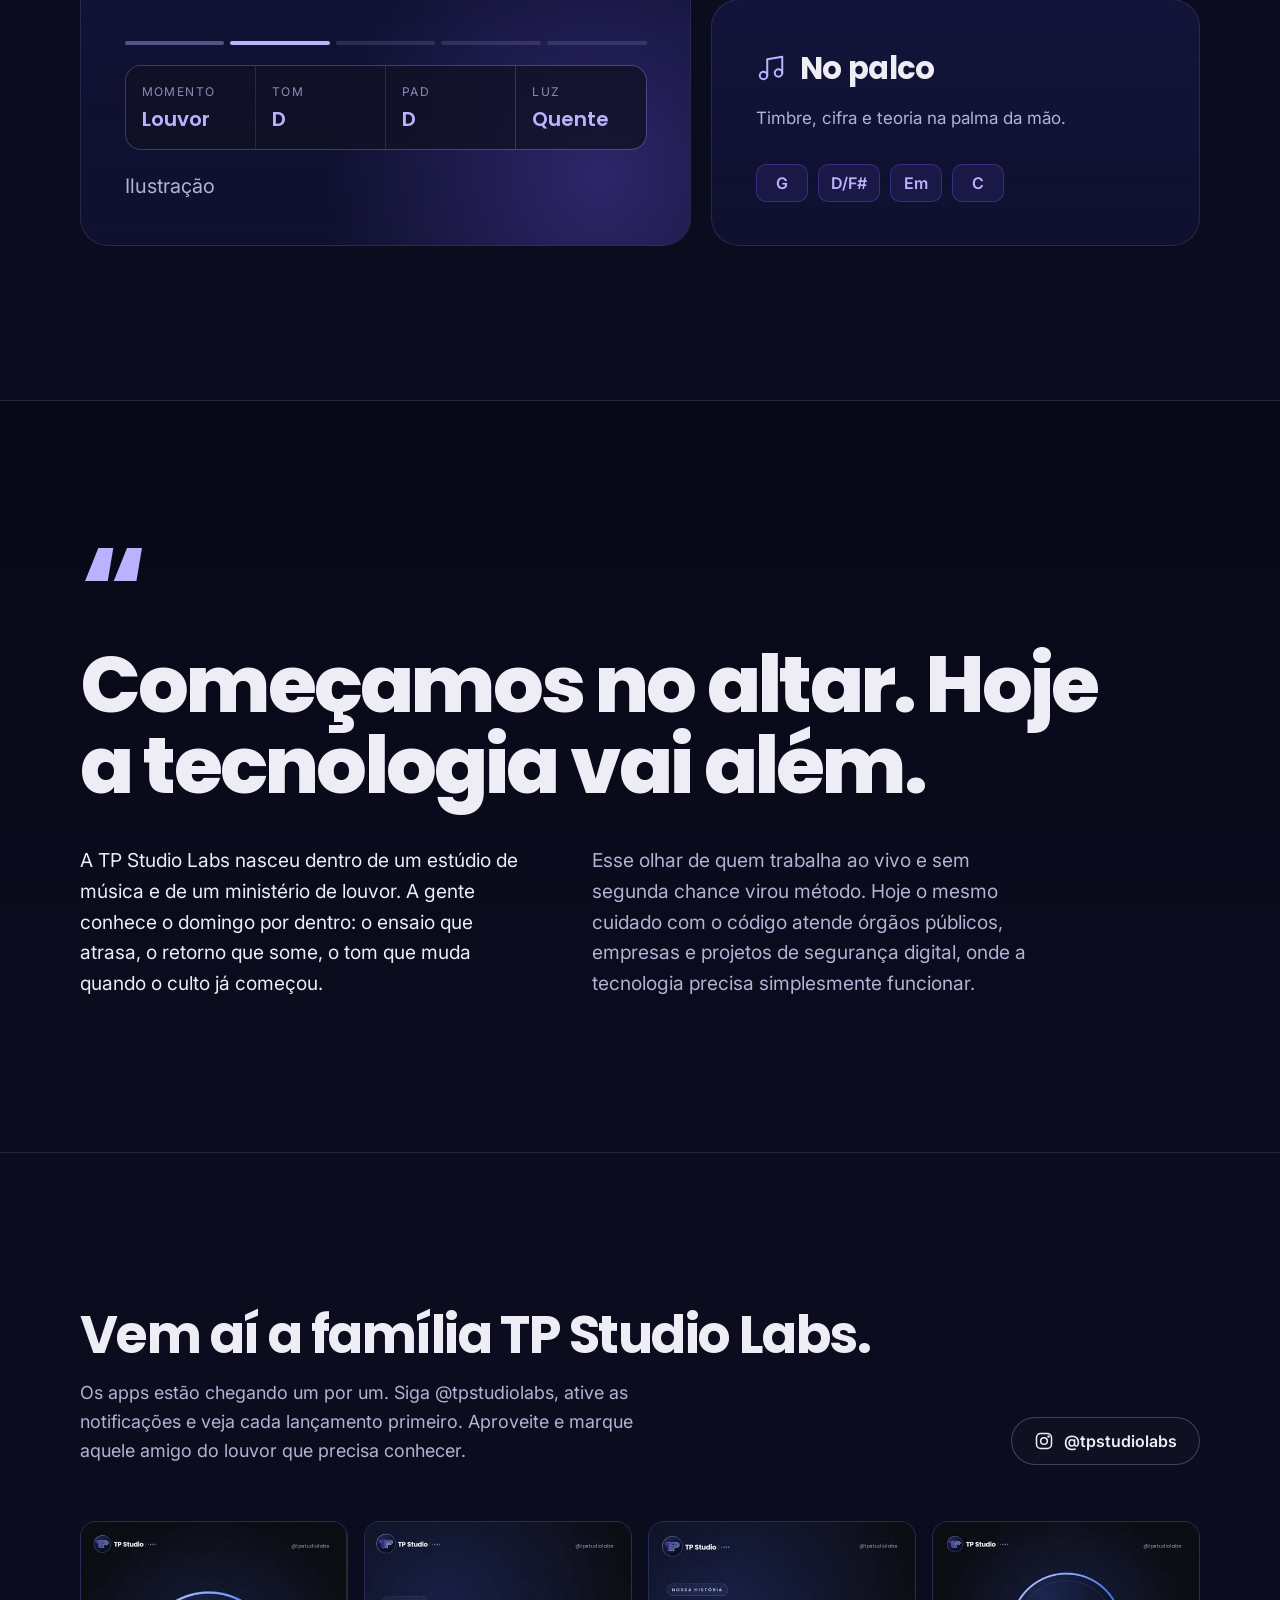
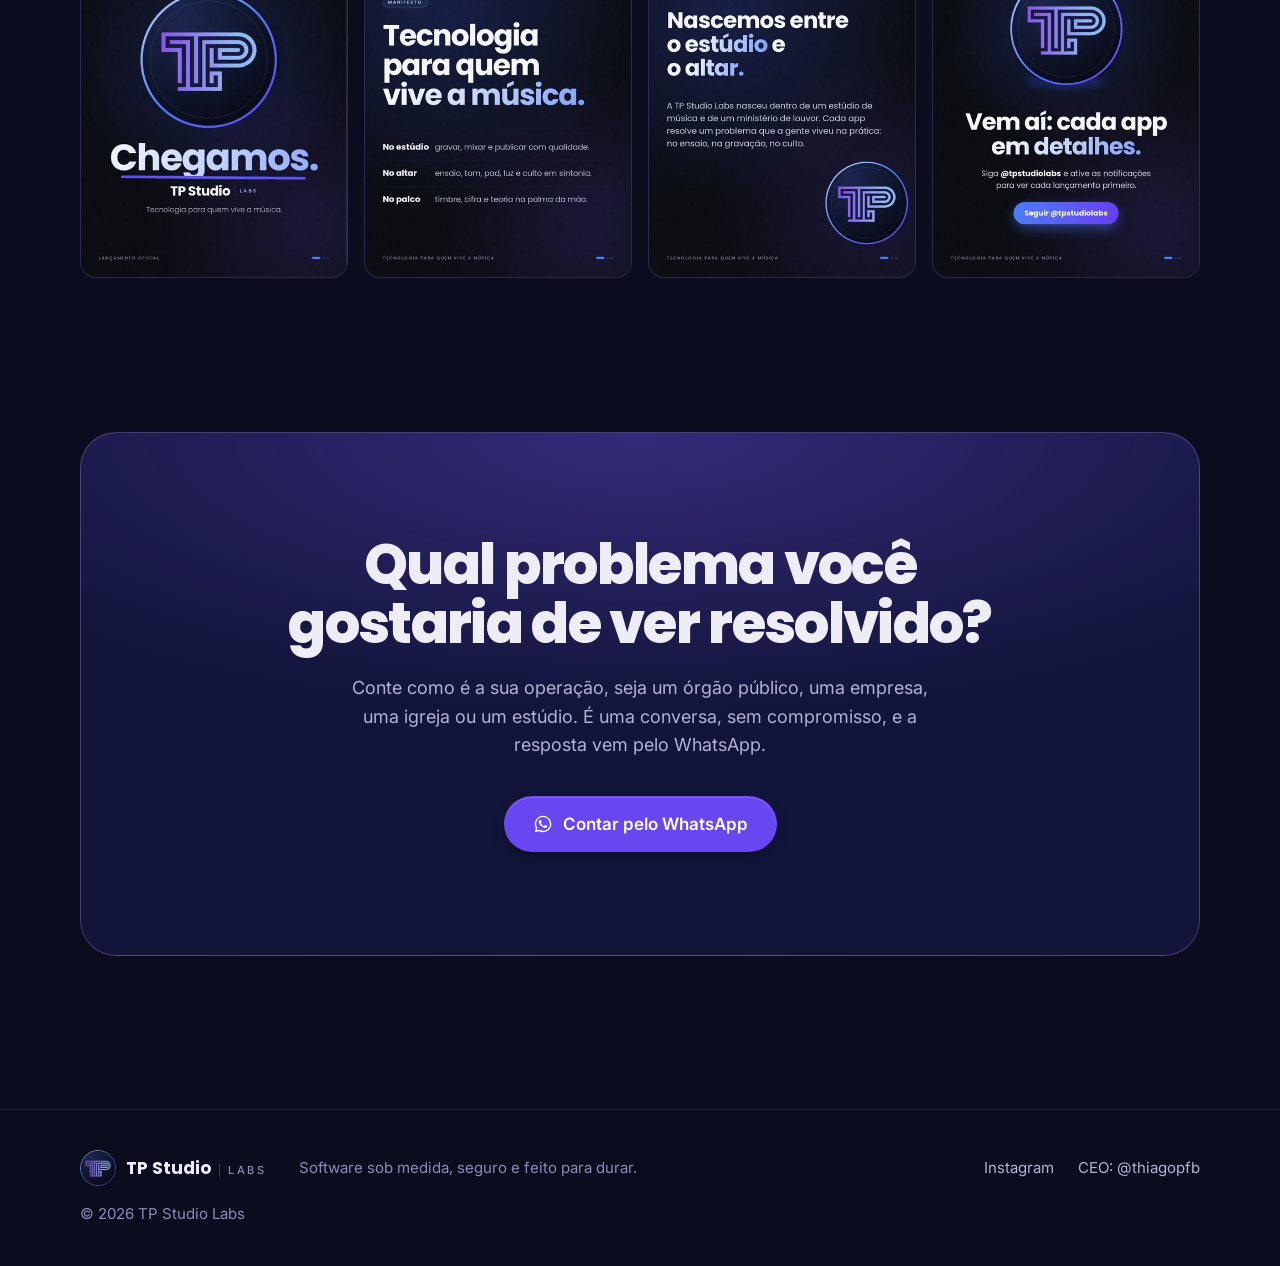
==== commit 2ac29812: "Adota a versão do site enviada pelo CEO como oficial Nova mensagem multifrentes (órgãos públicos, se" ====
--- a/index.html
+++ b/index.html
@@ -3,11 +3,11 @@
 <head>
   <meta charset="utf-8">
   <meta name="viewport" content="width=device-width, initial-scale=1">
-  <title>TP Studio Labs · Tecnologia para quem vive a música</title>
-  <meta name="description" content="Apps, sistemas e automação para igrejas, eventos, transmissões e estúdios. Feitos por quem serve no louvor, para você focar na música.">
+  <title>TP Studio Labs · Software sob medida e segurança digital</title>
+  <meta name="description" content="Sistemas, apps e automação sob medida para órgãos públicos, empresas, igrejas e estúdios, com segurança digital desde o projeto. Feitos por quem conhece a pressão do ao vivo.">
   <meta name="theme-color" content="#0b0d1f">
   <meta property="og:title" content="TP Studio Labs">
-  <meta property="og:description" content="Você foca na música. O peso técnico fica com a gente. Do ensaio ao culto, do estúdio ao palco.">
+  <meta property="og:description" content="Software sob medida, seguro e feito para durar. De órgãos públicos ao palco.">
   <meta property="og:image" content="assets/img/DeQyDjqIQsF.jpg">
   <link rel="icon" href="assets/img/perfil.jpg">
   <link rel="preconnect" href="https://fonts.googleapis.com">
@@ -35,10 +35,12 @@
         <span>TP Studio <small>Labs</small></span>
       </a>
       <nav class="nav__links" aria-label="Seções">
-        <a href="#cenarios">Cenários</a>
+        <a href="#servicos">O que fazemos</a>
+        <a href="#engenharia">Engenharia</a>
+        <a href="#projetos">Projetos</a>
+        <a href="#processo">Como trabalhamos</a>
+        <a href="#cenarios">Música</a>
         <a href="#historia">Nossa história</a>
-        <a href="#servicos">O que fazemos</a>
-        <a href="#novidades">Novidades</a>
       </nav>
       <a class="btn btn--sm btn--primary" data-whatsapp href="https://wa.me/5581985638840?text=Ol%C3%A1%2C%20TP%20Studio%20Labs%21%20Vim%20pelo%20site%20e%20quero%20conversar." target="_blank" rel="noopener">
         <svg aria-hidden="true"><use href="#i-whatsapp"/></svg><span>WhatsApp</span>
@@ -51,19 +53,145 @@
       <div class="hero__glow" aria-hidden="true"></div>
       <div class="wrap hero__inner">
         <div class="hero__copy">
-          <h1 class="hero__title">Você foca na música. O peso técnico fica com a <span class="hl">gente.</span></h1>
-          <p class="hero__lead">Tom trocado na última hora, pad que não entra, transmissão que trava no meio do culto. A TP Studio Labs cria apps, sistemas e automação para igrejas, eventos e transmissões, feitos por quem serve no louvor e trabalha no estúdio.</p>
+          <p class="eyebrow">Software sob medida · Segurança digital · Automação</p>
+          <h1 class="hero__title">Tecnologia sob medida, com <span class="hl">segurança</span> desde o primeiro código.</h1>
+          <p class="hero__lead">A TP Studio Labs desenvolve sistemas, apps e automação para órgãos públicos, empresas, igrejas e estúdios. Começamos na música e hoje levamos o mesmo cuidado técnico para operações em que errar não é opção.</p>
           <div class="hero__actions">
             <a class="btn btn--primary" data-whatsapp href="https://wa.me/5581985638840?text=Ol%C3%A1%2C%20TP%20Studio%20Labs%21%20Vim%20pelo%20site%20e%20quero%20conversar." target="_blank" rel="noopener">
               <svg aria-hidden="true"><use href="#i-whatsapp"/></svg><span>Conversar no WhatsApp</span>
             </a>
-            <a class="btn btn--ghost" href="https://www.instagram.com/tpstudiolabs/" target="_blank" rel="noopener">
-              <svg aria-hidden="true"><use href="#i-instagram"/></svg><span>Seguir no Instagram</span>
+            <a class="btn btn--ghost" href="#servicos">
+              <span>Ver o que fazemos</span><svg aria-hidden="true"><use href="#i-arrow"/></svg>
             </a>
           </div>
-        </div>
-
-        <figure class="phone-wrap">
+          <ul class="hero__proof" aria-label="Áreas de atuação">
+            <li>Órgãos públicos</li><li>Segurança digital</li><li>Apps desktop e web</li><li>Automação</li>
+          </ul>
+        </div>
+
+        <figure class="codecard-wrap">
+          <div class="codecard" role="img" aria-label="Ilustração de um checklist de entrega de software: entradas validadas, segredos fora do código, acessos mínimos, dados conforme a LGPD, testes passando e versão numerada">
+            <div class="codecard__bar" aria-hidden="true"><i></i><i></i><i></i><span>TP STUDIO / ENTREGA</span></div>
+<pre class="codecard__code" aria-hidden="true"><code><span class="c">// checklist de cada entrega</span>
+<span class="k">entrega</span>.verificar({
+  entradas: <span class="s">'validadas'</span>,
+  segredos: <span class="s">'fora do código'</span>,
+  acessos:  <span class="s">'mínimo necessário'</span>,
+  dados:    <span class="s">'LGPD'</span>,
+  testes:   <span class="s">'passando'</span>,
+  versao:   <span class="s">'numerada e reversível'</span>,
+})</code></pre>
+            <div class="codecard__status" aria-hidden="true"><span><i></i>verificações ok</span><span>pronto para publicar</span></div>
+          </div>
+          <figcaption>Ilustração</figcaption>
+        </figure>
+      </div>
+    </section>
+
+    <section class="section" id="servicos" aria-labelledby="servicos-t">
+      <div class="wrap">
+        <div class="section__head">
+          <h2 id="servicos-t">Uma empresa de tecnologia, várias frentes.</h2>
+          <p>Da repartição pública ao palco, o mesmo padrão de engenharia: entender o processo real, construir com segurança e entregar algo que funciona no dia a dia.</p>
+        </div>
+        <ul class="services">
+          <li class="reveal"><h3>Órgãos públicos e conselhos</h3><p>Sistemas administrativos feitos em cima do processo real do órgão: protocolos, diárias, relatórios e prestação de contas, com menos retrabalho e mais controle.</p><ul class="tags"><li>Protocolos</li><li>Prestação de contas</li><li>Relatórios</li></ul></li>
+          <li class="reveal"><h3>Segurança digital</h3><p>Desenvolvimento seguro desde o projeto, revisão de código e ferramentas de análise para achar falhas antes que alguém as explore. Dados pessoais tratados conforme a LGPD.</p><ul class="tags"><li>Código seguro</li><li>OWASP</li><li>LGPD</li></ul></li>
+          <li class="reveal"><h3>Sistemas sob medida</h3><p>Software que segue a sua rotina, e não o contrário: cadastros, painéis, integrações e regras do seu negócio, sem depender de planilha.</p><ul class="tags"><li>Painéis</li><li>Integrações</li><li>Regras do negócio</li></ul></li>
+          <li class="reveal"><h3>Apps desktop e web</h3><p>Aplicativos para Windows e para o navegador (PWA), rápidos e pensados para o uso real, inclusive offline quando o projeto pede.</p><ul class="tags"><li>Windows</li><li>PWA</li><li>Electron</li></ul></li>
+          <li class="reveal"><h3>Automação</h3><p>Menos tarefa repetida: rotinas, relatórios e integrações entre sistemas rodando sozinhas, para a equipe cuidar do que importa.</p><ul class="tags"><li>Rotinas</li><li>Integrações</li><li>Relatórios</li></ul></li>
+          <li class="reveal"><h3>Música, igrejas e eventos</h3><p>Nossa origem: apps de ensaio, culto, estúdio e transmissão, com controle de luz, áudio e vídeo. <a href="#cenarios">Conheça a família de apps</a>.</p><ul class="tags"><li>Louvor</li><li>Estúdio</li><li>Luz e vídeo</li></ul></li>
+        </ul>
+      </div>
+    </section>
+
+    <section class="section" id="engenharia" aria-labelledby="engenharia-t">
+      <div class="wrap eng">
+        <div class="eng__copy reveal">
+          <p class="eyebrow">Por dentro do código</p>
+          <h2 id="engenharia-t">Engenharia que dá para auditar.</h2>
+          <p class="eng__lead">Cada entrega segue o mesmo método, seja um app de louvor ou um sistema de um órgão público. Nada de caixa-preta: o que foi feito e como foi feito fica claro.</p>
+          <ul class="care">
+            <li><strong>Segurança desde o projeto.</strong> Riscos e ameaças são pensados antes do primeiro código, seguindo as boas práticas do OWASP.</li>
+            <li><strong>Entradas validadas, segredos protegidos.</strong> Chaves e senhas nunca ficam dentro do código, e tudo que o usuário digita é tratado antes de ser usado.</li>
+            <li><strong>Dados pessoais com cuidado.</strong> Coletamos o mínimo necessário e seguimos a LGPD.</li>
+            <li><strong>Teste antes de publicar.</strong> Cada versão é verificada, numerada e tem caminho de volta se algo falhar.</li>
+            <li><strong>Código legível e documentado.</strong> Quem assumir o projeto depois entende o que existe, onde está e por quê.</li>
+          </ul>
+        </div>
+        <aside class="eng__stack reveal" aria-labelledby="stack-t">
+          <h3 id="stack-t">Com o que construímos</h3>
+          <div class="stack__group"><p>Linguagens</p><ul class="chips"><li>Python</li><li>TypeScript</li><li>JavaScript</li><li>HTML e CSS</li></ul></div>
+          <div class="stack__group"><p>Aplicações</p><ul class="chips"><li>Electron</li><li>PySide6 (Qt)</li><li>Node.js</li><li>Vite</li><li>PWA</li></ul></div>
+          <div class="stack__group"><p>Áudio, vídeo e palco</p><ul class="chips"><li>Web Audio API</li><li>MIDI</li><li>OSC</li><li>Art-Net</li><li>NDI</li></ul></div>
+        </aside>
+      </div>
+    </section>
+
+
+
+
+
+
+    <section class="section" id="projetos" aria-labelledby="projetos-t">
+      <div class="wrap">
+        <div class="section__head">
+          <h2 id="projetos-t">Projetos que já saíram do papel.</h2>
+          <p>21 apps na família TP Studio Labs: 11 prontos e 10 a caminho. Cada um nasce de um problema real e segue o mesmo padrão de qualidade e segurança.</p>
+        </div>
+        <h3 class="apps__group">Prontos <span>11</span></h3>
+        <ul class="apps">
+          <li class="app reveal" style="--a1:#F2F5FA;--a2:#8791A6"><span class="app__ico app__ico--glyph"><svg viewBox="0 0 24 24" aria-hidden="true" fill="none" stroke="#0B0D12" stroke-width="1.8" stroke-linecap="round" stroke-linejoin="round"><rect x="4" y="4" width="6.5" height="6.5" rx="1.6"/><rect x="13.5" y="4" width="6.5" height="6.5" rx="1.6"/><rect x="4" y="13.5" width="6.5" height="6.5" rx="1.6"/><rect x="13.5" y="13.5" width="6.5" height="6.5" rx="1.6"/></svg></span><div class="app__body"><h4></h4><span class="app__st app__st--pronto">Pronto</span><p>O culto inteiro em sintonia.</p></div></li>
+          <li class="app reveal" style="--a1:#FF9933;--a2:#E8540C"><span class="app__ico app__ico--glyph"><svg viewBox="0 0 24 24" aria-hidden="true" fill="none" stroke="#0B0D12" stroke-width="1.8" stroke-linecap="round" stroke-linejoin="round"><rect x="4" y="4" width="6.5" height="6.5" rx="1.6"/><rect x="13.5" y="4" width="6.5" height="6.5" rx="1.6"/><rect x="4" y="13.5" width="6.5" height="6.5" rx="1.6"/><rect x="13.5" y="13.5" width="6.5" height="6.5" rx="1.6"/></svg></span><div class="app__body"><h4></h4><span class="app__st app__st--pronto">Pronto</span><p>Luz de palco no ritmo do culto.</p></div></li>
+          <li class="app reveal" style="--a1:#C6F24E;--a2:#6BB51C"><span class="app__ico app__ico--glyph"><svg viewBox="0 0 24 24" aria-hidden="true" fill="none" stroke="#0B0D12" stroke-width="1.8" stroke-linecap="round" stroke-linejoin="round"><rect x="4" y="4" width="6.5" height="6.5" rx="1.6"/><rect x="13.5" y="4" width="6.5" height="6.5" rx="1.6"/><rect x="4" y="13.5" width="6.5" height="6.5" rx="1.6"/><rect x="13.5" y="13.5" width="6.5" height="6.5" rx="1.6"/></svg></span><div class="app__body"><h4></h4><span class="app__st app__st--pronto">Pronto</span><p>Música e imagem trabalhando juntas.</p></div></li>
+          <li class="app reveal" style="--a1:#22E0D6;--a2:#0B8F9E"><span class="app__ico app__ico--glyph"><svg viewBox="0 0 24 24" aria-hidden="true" fill="none" stroke="#0B0D12" stroke-width="1.8" stroke-linecap="round" stroke-linejoin="round"><rect x="4" y="4" width="6.5" height="6.5" rx="1.6"/><rect x="13.5" y="4" width="6.5" height="6.5" rx="1.6"/><rect x="4" y="13.5" width="6.5" height="6.5" rx="1.6"/><rect x="13.5" y="13.5" width="6.5" height="6.5" rx="1.6"/></svg></span><div class="app__body"><h4></h4><span class="app__st app__st--pronto">Pronto</span><p>O fundo musical que acompanha a banda.</p></div></li>
+          <li class="app reveal" style="--a1:#F7CD5D;--a2:#A87718"><span class="app__ico app__ico--glyph"><svg viewBox="0 0 24 24" aria-hidden="true" fill="none" stroke="#0B0D12" stroke-width="1.8" stroke-linecap="round" stroke-linejoin="round"><rect x="4" y="4" width="6.5" height="6.5" rx="1.6"/><rect x="13.5" y="4" width="6.5" height="6.5" rx="1.6"/><rect x="4" y="13.5" width="6.5" height="6.5" rx="1.6"/><rect x="13.5" y="13.5" width="6.5" height="6.5" rx="1.6"/></svg></span><div class="app__body"><h4></h4><span class="app__st app__st--pronto">Pronto</span><p>Conheça e cuide de cada voz do ministério.</p></div></li>
+          <li class="app reveal" style="--a1:#4D9BFF;--a2:#1746D1"><span class="app__ico app__ico--glyph"><svg viewBox="0 0 24 24" aria-hidden="true" fill="none" stroke="#FFFFFF" stroke-width="1.8" stroke-linecap="round" stroke-linejoin="round"><rect x="4" y="4" width="6.5" height="6.5" rx="1.6"/><rect x="13.5" y="4" width="6.5" height="6.5" rx="1.6"/><rect x="4" y="13.5" width="6.5" height="6.5" rx="1.6"/><rect x="13.5" y="13.5" width="6.5" height="6.5" rx="1.6"/></svg></span><div class="app__body"><h4></h4><span class="app__st app__st--pronto">Pronto</span><p>Seu som de pedaleira, organizado e pronto para tocar.</p></div></li>
+          <li class="app reveal" style="--a1:#45E3A0;--a2:#0F9C6B"><span class="app__ico app__ico--glyph"><svg viewBox="0 0 24 24" aria-hidden="true" fill="none" stroke="#0B0D12" stroke-width="1.8" stroke-linecap="round" stroke-linejoin="round"><rect x="4" y="4" width="6.5" height="6.5" rx="1.6"/><rect x="13.5" y="4" width="6.5" height="6.5" rx="1.6"/><rect x="4" y="13.5" width="6.5" height="6.5" rx="1.6"/><rect x="13.5" y="13.5" width="6.5" height="6.5" rx="1.6"/></svg></span><div class="app__body"><h4></h4><span class="app__st app__st--pronto">Pronto</span><p>Áudio limpo para quem grava.</p></div></li>
+          <li class="app reveal" style="--a1:#B48CFF;--a2:#6A2BE0"><span class="app__ico app__ico--glyph"><svg viewBox="0 0 24 24" aria-hidden="true" fill="none" stroke="#0B0D12" stroke-width="1.8" stroke-linecap="round" stroke-linejoin="round"><rect x="4" y="4" width="6.5" height="6.5" rx="1.6"/><rect x="13.5" y="4" width="6.5" height="6.5" rx="1.6"/><rect x="4" y="13.5" width="6.5" height="6.5" rx="1.6"/><rect x="13.5" y="13.5" width="6.5" height="6.5" rx="1.6"/></svg></span><div class="app__body"><h4></h4><span class="app__st app__st--pronto">Pronto</span><p>Criar música ficou mais simples.</p></div></li>
+          <li class="app reveal" style="--a1:#6BD66B;--a2:#1E8A2E"><span class="app__ico app__ico--glyph"><svg viewBox="0 0 24 24" aria-hidden="true" fill="none" stroke="#0B0D12" stroke-width="1.8" stroke-linecap="round" stroke-linejoin="round"><rect x="4" y="4" width="6.5" height="6.5" rx="1.6"/><rect x="13.5" y="4" width="6.5" height="6.5" rx="1.6"/><rect x="4" y="13.5" width="6.5" height="6.5" rx="1.6"/><rect x="13.5" y="13.5" width="6.5" height="6.5" rx="1.6"/></svg></span><div class="app__body"><h4></h4><span class="app__st app__st--pronto">Pronto</span><p>Rotina de fiscalização mais simples e organizada.</p></div></li>
+          <li class="app reveal" style="--a1:#D9955B;--a2:#7A4420"><span class="app__ico app__ico--glyph"><svg viewBox="0 0 24 24" aria-hidden="true" fill="none" stroke="#0B0D12" stroke-width="1.8" stroke-linecap="round" stroke-linejoin="round"><rect x="4" y="4" width="6.5" height="6.5" rx="1.6"/><rect x="13.5" y="4" width="6.5" height="6.5" rx="1.6"/><rect x="4" y="13.5" width="6.5" height="6.5" rx="1.6"/><rect x="13.5" y="13.5" width="6.5" height="6.5" rx="1.6"/></svg></span><div class="app__body"><h4></h4><span class="app__st app__st--pronto">Pronto</span><p>Energia e competição no palco do evento.</p></div></li>
+          <li class="app reveal" style="--a1:#5FD3F3;--a2:#1C86B8"><span class="app__ico app__ico--glyph"><svg viewBox="0 0 24 24" aria-hidden="true" fill="none" stroke="#0B0D12" stroke-width="1.8" stroke-linecap="round" stroke-linejoin="round"><rect x="4" y="4" width="6.5" height="6.5" rx="1.6"/><rect x="13.5" y="4" width="6.5" height="6.5" rx="1.6"/><rect x="4" y="13.5" width="6.5" height="6.5" rx="1.6"/><rect x="13.5" y="13.5" width="6.5" height="6.5" rx="1.6"/></svg></span><div class="app__body"><h4></h4><span class="app__st app__st--pronto">Pronto</span><p>Computador em ordem, sem complicação.</p></div></li>
+        </ul>
+        <h3 class="apps__group">Em andamento <span>10</span></h3>
+        <ul class="apps">
+          <li class="app reveal" style="--a1:#FF5A3C;--a2:#B8150A"><span class="app__ico app__ico--glyph"><svg viewBox="0 0 24 24" aria-hidden="true" fill="none" stroke="#FFFFFF" stroke-width="1.8" stroke-linecap="round" stroke-linejoin="round"><rect x="4" y="4" width="6.5" height="6.5" rx="1.6"/><rect x="13.5" y="4" width="6.5" height="6.5" rx="1.6"/><rect x="4" y="13.5" width="6.5" height="6.5" rx="1.6"/><rect x="13.5" y="13.5" width="6.5" height="6.5" rx="1.6"/></svg></span><div class="app__body"><h4></h4><span class="app__st app__st--andamento">Em andamento</span><p>O toque final do seu áudio e vídeo.</p></div></li>
+          <li class="app reveal" style="--a1:#7B86FF;--a2:#3336C9"><span class="app__ico app__ico--glyph"><svg viewBox="0 0 24 24" aria-hidden="true" fill="none" stroke="#FFFFFF" stroke-width="1.8" stroke-linecap="round" stroke-linejoin="round"><rect x="4" y="4" width="6.5" height="6.5" rx="1.6"/><rect x="13.5" y="4" width="6.5" height="6.5" rx="1.6"/><rect x="4" y="13.5" width="6.5" height="6.5" rx="1.6"/><rect x="13.5" y="13.5" width="6.5" height="6.5" rx="1.6"/></svg></span><div class="app__body"><h4></h4><span class="app__st app__st--andamento">Em andamento</span><p>Teoria musical que faz sentido.</p></div></li>
+          <li class="app reveal" style="--a1:#8B5CF6;--a2:#93C5FD"><span class="app__ico app__ico--glyph"><svg viewBox="0 0 24 24" aria-hidden="true" fill="none" stroke="#0B0D12" stroke-width="1.8" stroke-linecap="round" stroke-linejoin="round"><rect x="4" y="4" width="6.5" height="6.5" rx="1.6"/><rect x="13.5" y="4" width="6.5" height="6.5" rx="1.6"/><rect x="4" y="13.5" width="6.5" height="6.5" rx="1.6"/><rect x="13.5" y="13.5" width="6.5" height="6.5" rx="1.6"/></svg></span><div class="app__body"><h4></h4><span class="app__st app__st--andamento">Em andamento</span><p>Um ecossistema de ferramentas trabalhando por você.</p></div></li>
+          <li class="app reveal" style="--a1:#F2E94E;--a2:#9C8F0A"><span class="app__ico app__ico--glyph"><svg viewBox="0 0 24 24" aria-hidden="true" fill="none" stroke="#0B0D12" stroke-width="1.8" stroke-linecap="round" stroke-linejoin="round"><rect x="4" y="4" width="6.5" height="6.5" rx="1.6"/><rect x="13.5" y="4" width="6.5" height="6.5" rx="1.6"/><rect x="4" y="13.5" width="6.5" height="6.5" rx="1.6"/><rect x="13.5" y="13.5" width="6.5" height="6.5" rx="1.6"/></svg></span><div class="app__body"><h4></h4><span class="app__st app__st--andamento">Em andamento</span><p>Vários locais, um só evento.</p></div></li>
+          <li class="app reveal" style="--a1:#2BA6A0;--a2:#0A5C63"><span class="app__ico app__ico--glyph"><svg viewBox="0 0 24 24" aria-hidden="true" fill="none" stroke="#FFFFFF" stroke-width="1.8" stroke-linecap="round" stroke-linejoin="round"><rect x="4" y="4" width="6.5" height="6.5" rx="1.6"/><rect x="13.5" y="4" width="6.5" height="6.5" rx="1.6"/><rect x="4" y="13.5" width="6.5" height="6.5" rx="1.6"/><rect x="13.5" y="13.5" width="6.5" height="6.5" rx="1.6"/></svg></span><div class="app__body"><h4></h4><span class="app__st app__st--andamento">Em andamento</span><p>Aprender bateria com método.</p></div></li>
+          <li class="app reveal" style="--a1:#FFB08A;--a2:#C4602A"><span class="app__ico app__ico--glyph"><svg viewBox="0 0 24 24" aria-hidden="true" fill="none" stroke="#0B0D12" stroke-width="1.8" stroke-linecap="round" stroke-linejoin="round"><rect x="4" y="4" width="6.5" height="6.5" rx="1.6"/><rect x="13.5" y="4" width="6.5" height="6.5" rx="1.6"/><rect x="4" y="13.5" width="6.5" height="6.5" rx="1.6"/><rect x="13.5" y="13.5" width="6.5" height="6.5" rx="1.6"/></svg></span><div class="app__body"><h4></h4><span class="app__st app__st--andamento">Em andamento</span><p>Marketing organizado, do plano à postagem.</p></div></li>
+          <li class="app reveal" style="--a1:#8FA3B8;--a2:#2F3E52"><span class="app__ico app__ico--glyph"><svg viewBox="0 0 24 24" aria-hidden="true" fill="none" stroke="#FFFFFF" stroke-width="1.8" stroke-linecap="round" stroke-linejoin="round"><rect x="4" y="4" width="6.5" height="6.5" rx="1.6"/><rect x="13.5" y="4" width="6.5" height="6.5" rx="1.6"/><rect x="4" y="13.5" width="6.5" height="6.5" rx="1.6"/><rect x="13.5" y="13.5" width="6.5" height="6.5" rx="1.6"/></svg></span><div class="app__body"><h4></h4><span class="app__st app__st--andamento">Em andamento</span><p>Segurança digital em fluxo.</p></div></li>
+          <li class="app reveal" style="--a1:#B7E4A0;--a2:#5C9A3C"><span class="app__ico app__ico--glyph"><svg viewBox="0 0 24 24" aria-hidden="true" fill="none" stroke="#0B0D12" stroke-width="1.8" stroke-linecap="round" stroke-linejoin="round"><rect x="4" y="4" width="6.5" height="6.5" rx="1.6"/><rect x="13.5" y="4" width="6.5" height="6.5" rx="1.6"/><rect x="4" y="13.5" width="6.5" height="6.5" rx="1.6"/><rect x="13.5" y="13.5" width="6.5" height="6.5" rx="1.6"/></svg></span><div class="app__body"><h4></h4><span class="app__st app__st--andamento">Em andamento</span><p>Estudar música de ouvido, com apoio.</p></div></li>
+          <li class="app reveal" style="--a1:#9AD7FF;--a2:#3B82C4"><span class="app__ico app__ico--glyph"><svg viewBox="0 0 24 24" aria-hidden="true" fill="none" stroke="#0B0D12" stroke-width="1.8" stroke-linecap="round" stroke-linejoin="round"><rect x="4" y="4" width="6.5" height="6.5" rx="1.6"/><rect x="13.5" y="4" width="6.5" height="6.5" rx="1.6"/><rect x="4" y="13.5" width="6.5" height="6.5" rx="1.6"/><rect x="13.5" y="13.5" width="6.5" height="6.5" rx="1.6"/></svg></span><div class="app__body"><h4></h4><span class="app__st app__st--andamento">Em andamento</span><p>Entender e ser entendido, na hora.</p></div></li>
+          <li class="app reveal" style="--a1:#FFC857;--a2:#B8741A"><span class="app__ico app__ico--glyph"><svg viewBox="0 0 24 24" aria-hidden="true" fill="none" stroke="#0B0D12" stroke-width="1.8" stroke-linecap="round" stroke-linejoin="round"><rect x="4" y="4" width="6.5" height="6.5" rx="1.6"/><rect x="13.5" y="4" width="6.5" height="6.5" rx="1.6"/><rect x="4" y="13.5" width="6.5" height="6.5" rx="1.6"/><rect x="13.5" y="13.5" width="6.5" height="6.5" rx="1.6"/></svg></span><div class="app__body"><h4></h4><span class="app__st app__st--andamento">Em andamento</span><p>Vídeo com voz, sem dor de cabeça.</p></div></li>
+        </ul>
+      </div>
+    </section>
+
+    <section class="section" id="processo" aria-labelledby="processo-t">
+      <div class="wrap">
+        <div class="section__head section__head--solo">
+          <h2 id="processo-t">Do diagnóstico à entrega, sem surpresa.</h2>
+        </div>
+        <ol class="flow">
+          <li class="reveal"><span class="flow__n">01</span><h3>Diagnóstico</h3><p>Entendemos o processo, as pessoas envolvidas e os riscos antes de escrever a primeira linha.</p></li>
+          <li class="reveal"><span class="flow__n">02</span><h3>Projeto e segurança</h3><p>Telas, fluxos e proteção de dados definidos e aprovados com você.</p></li>
+          <li class="reveal"><span class="flow__n">03</span><h3>Desenvolvimento</h3><p>Entregas curtas e visíveis, com teste a cada passo.</p></li>
+          <li class="reveal"><span class="flow__n">04</span><h3>Entrega e evolução</h3><p>Publicação, acompanhamento e melhorias com base no uso real.</p></li>
+        </ol>
+      </div>
+    </section>
+
+    <section class="section" id="cenarios" aria-labelledby="cenarios-t">
+      <div class="wrap">
+        <div class="music">
+          <div class="music__copy reveal">
+            <p class="eyebrow">Nossa origem</p>
+            <h2 id="cenarios-t">Música, igrejas e eventos: onde tudo começou.</h2>
+            <p>Do ensaio ao palco, os apps da família TP Studio cuidam do tom, do pad, da luz, da gravação e da transmissão, para quem toca e canta focar na música.</p>
+          </div>
+        <figure class="phone-wrap reveal">
           <div class="phone" aria-label="Ilustração de um app mostrando a ordem do culto com tom e pad de cada momento" role="img">
             <div class="phone__notch" aria-hidden="true"></div>
             <div class="screen" aria-hidden="true">
@@ -91,13 +219,6 @@
           </div>
           <figcaption>Tela ilustrativa</figcaption>
         </figure>
-      </div>
-    </section>
-
-    <section class="section" id="cenarios" aria-labelledby="cenarios-t">
-      <div class="wrap">
-        <div class="section__head section__head--solo">
-          <h2 id="cenarios-t">Do ensaio ao palco, tudo no mesmo tom.</h2>
         </div>
 
         <div class="bento">
@@ -140,28 +261,11 @@
     <section class="section story" id="historia" aria-labelledby="historia-t">
       <div class="wrap story__inner reveal">
         <p class="story__mark" aria-hidden="true">“</p>
-        <h2 id="historia-t">Nascemos entre o estúdio e o altar.</h2>
+        <h2 id="historia-t">Começamos no altar. Hoje a tecnologia vai além.</h2>
         <div class="story__body">
           <p>A TP Studio Labs nasceu dentro de um estúdio de música e de um ministério de louvor. A gente conhece o domingo por dentro: o ensaio que atrasa, o retorno que some, o tom que muda quando o culto já começou.</p>
-          <p>Por isso cada app resolve um problema que a gente viveu na prática, no ensaio, na gravação e no culto. A tecnologia fica nos bastidores para a música, e o ministério, aparecerem.</p>
-        </div>
-      </div>
-    </section>
-
-    <section class="section" id="servicos" aria-labelledby="servicos-t">
-      <div class="wrap">
-        <div class="section__head">
-          <h2 id="servicos-t">Tudo o que acontece em volta da música.</h2>
-          <p>Do primeiro ensaio à transmissão, seu evento sob controle de ponta a ponta.</p>
-        </div>
-        <ul class="services">
-          <li class="reveal"><h3>Igrejas</h3><p>O ministério de louvor organizado do ensaio ao culto, sem correria de última hora.</p></li>
-          <li class="reveal"><h3>Eventos</h3><p>Do primeiro ensaio ao último acorde, tudo no controle.</p></li>
-          <li class="reveal"><h3>Transmissões</h3><p>Quem assiste de casa também participa do culto.</p></li>
-          <li class="reveal"><h3>Apps</h3><p>Uma família de apps para o estúdio, o altar e o palco, chegando um por um.</p></li>
-          <li class="reveal"><h3>Sistemas</h3><p>Feitos para a rotina da sua igreja ou estúdio, e não o contrário.</p></li>
-          <li class="reveal"><h3>Automação</h3><p>Menos tarefa repetida, mais tempo para a música.</p></li>
-        </ul>
+          <p>Esse olhar de quem trabalha ao vivo e sem segunda chance virou método. Hoje o mesmo cuidado com o código atende órgãos públicos, empresas e projetos de segurança digital, onde a tecnologia precisa simplesmente funcionar.</p>
+        </div>
       </div>
     </section>
 
@@ -188,13 +292,14 @@
     <section class="section cta" aria-labelledby="cta-t">
       <div class="wrap"><div class="cta__box reveal">
         <h2 id="cta-t">Qual problema você gostaria de ver resolvido?</h2>
-        <p>Conta pra gente como é o ensaio, a gravação ou o culto aí na sua igreja. É uma conversa, sem compromisso, e a resposta vem pelo WhatsApp.</p>
+        <p>Conte como é a sua operação, seja um órgão público, uma empresa, uma igreja ou um estúdio. É uma conversa, sem compromisso, e a resposta vem pelo WhatsApp.</p>
         <a class="btn btn--primary btn--lg" data-whatsapp href="https://wa.me/5581985638840?text=Ol%C3%A1%2C%20TP%20Studio%20Labs%21%20Vim%20pelo%20site%20e%20quero%20conversar." target="_blank" rel="noopener">
           <svg aria-hidden="true"><use href="#i-whatsapp"/></svg><span>Contar pelo WhatsApp</span>
         </a>
       </div></div>
     </section>
   </main>
+
 
   <footer class="footer">
     <div class="wrap footer__inner">
@@ -202,7 +307,7 @@
         <img src="assets/img/perfil.jpg" alt="" width="36" height="36">
         <span>TP Studio <small>Labs</small></span>
       </a>
-      <p class="footer__tag">Do ensaio ao culto, do estúdio ao palco.</p>
+      <p class="footer__tag">Software sob medida, seguro e feito para durar.</p>
       <ul class="footer__links">
         <li><a href="https://www.instagram.com/tpstudiolabs/" target="_blank" rel="noopener">Instagram</a></li>
         <li><a href="https://www.instagram.com/thiagopfb/" target="_blank" rel="noopener">CEO: @thiagopfb</a></li>
--- a/styles.css
+++ b/styles.css
@@ -94,10 +94,10 @@
 .brand { display: inline-flex; align-items: center; gap: 10px; text-decoration: none; font: 700 1.0625rem/1 var(--font-display); }
 .brand img { width: 36px; height: 36px; border-radius: 50%; }
 .brand small { font: 500 0.6875rem/1 var(--font-body); letter-spacing: 0.24em; text-transform: uppercase; color: var(--text-3); margin-left: 4px; padding-left: 8px; border-left: 1px solid var(--line-strong); }
-.nav__links { display: flex; gap: 28px; margin-left: auto; font-size: 0.9375rem; color: var(--text-2); }
+.nav__links { display: flex; gap: 24px; white-space: nowrap; margin-left: auto; font-size: 0.9375rem; color: var(--text-2); }
 .nav__links a { text-decoration: none; transition: color 0.2s; }
 .nav__links a:hover { color: var(--text); }
-@media (max-width: 860px) {
+@media (max-width: 1040px) {
   .nav__links { display: none; }
   .nav__inner .btn { margin-left: auto; }
 }
@@ -111,7 +111,7 @@
 }
 .hero__inner { position: relative; display: grid; grid-template-columns: 1.35fr 0.85fr; align-items: center; gap: clamp(40px, 6vw, 96px); }
 .hero__title {
-  font-weight: 800; font-size: clamp(2.75rem, 5.8vw, 4.875rem); line-height: 1.02; letter-spacing: -0.035em;
+  font-weight: 800; font-size: clamp(2.5rem, 4.7vw, 4rem); line-height: 1.05; letter-spacing: -0.035em;
 }
 .hl { color: var(--lavender); }
 .hero__lead { margin-top: 28px; max-width: 34em; font-size: clamp(1.0625rem, 1.4vw, 1.25rem); color: var(--text-2); }
@@ -171,21 +171,21 @@
 @keyframes pad { 0%, 100% { transform: scaleY(0.3); opacity: 0.6; } 50% { transform: scaleY(1); opacity: 1; } }
 
 /* Hero entrance */
-.js .hero__title, .js .hero__lead, .js .hero__actions, .js .phone-wrap {
+.js .hero__title, .js .hero__lead, .js .hero__actions, .js .hero__proof, .js .eyebrow--hero {
   animation: rise 0.9s var(--ease-out) both;
 }
 .js .hero__lead { animation-delay: 0.08s; }
 .js .hero__actions { animation-delay: 0.16s; }
-.js .phone-wrap { animation: rise-phone 1.1s var(--ease-out) 0.12s both; }
+.js .hero__proof { animation-delay: 0.22s; }
+.js .codecard-wrap { animation: rise-phone 1.1s var(--ease-out) 0.12s both; }
 @keyframes rise { from { opacity: 0; transform: translateY(18px); filter: blur(6px); } }
 @keyframes rise-phone { from { opacity: 0; transform: translateY(40px) scale(0.96); } }
 
 /* Sections */
 .section { padding-block: var(--section); border-top: 1px solid var(--line); }
-#cenarios { padding-top: clamp(36px, 2.8vw, 44px); }
 .section__head.section__head--solo { grid-template-columns: 1fr; margin-bottom: clamp(28px, 2.6vw, 40px); }
 .section__head { display: grid; grid-template-columns: 1fr 1fr; gap: 24px 64px; align-items: end; margin-bottom: clamp(40px, 6vw, 72px); }
-.section__head h2, .launch__head h2 { font-weight: 700; font-size: clamp(2rem, 4.2vw, 3.25rem); line-height: 1.08; letter-spacing: -0.03em; }
+.section__head h2, .launch__head h2, .eng h2, .music h2 { font-weight: 700; font-size: clamp(2rem, 4.2vw, 3.25rem); line-height: 1.08; letter-spacing: -0.03em; }
 .section__head p, .launch__head p { color: var(--text-2); font-size: 1.125rem; max-width: 32em; }
 
 /* Bento */
@@ -244,8 +244,8 @@
 
 /* Services */
 .services { display: grid; grid-template-columns: repeat(3, 1fr); border-top: 1px solid var(--line); }
-.services li { padding: 32px 32px 36px 0; border-bottom: 1px solid var(--line); }
-.services li:not(:nth-child(3n + 1)) { padding-left: 32px; border-left: 1px solid var(--line); }
+.services > li { padding: 32px 32px 36px 0; border-bottom: 1px solid var(--line); }
+.services > li:not(:nth-child(3n + 1)) { padding-left: 32px; border-left: 1px solid var(--line); }
 .services h3 { font-size: 1.375rem; font-weight: 600; letter-spacing: -0.01em; }
 .services p { margin-top: 8px; color: var(--text-2); }
 
@@ -282,8 +282,8 @@
 /* Reveal (conteúdo visível por padrão; só esconde com JS ativo) */
 .js .reveal { opacity: 0; transform: translateY(24px); transition: opacity 0.8s var(--ease-out), transform 0.8s var(--ease-out); }
 .js .reveal.is-in { opacity: 1; transform: none; }
-.services li.reveal:nth-child(3n + 2) { transition-delay: 0.06s; }
-.services li.reveal:nth-child(3n + 3) { transition-delay: 0.12s; }
+.services > li.reveal:nth-child(3n + 2) { transition-delay: 0.06s; }
+.services > li.reveal:nth-child(3n + 3) { transition-delay: 0.12s; }
 .bento .tile:nth-child(2) { transition-delay: 0.06s; }
 .bento .tile:nth-child(3) { transition-delay: 0.12s; }
 
@@ -293,9 +293,9 @@
   .phone-wrap { margin-top: 16px; }
   .section__head, .story__body { grid-template-columns: 1fr; }
   .services { grid-template-columns: 1fr 1fr; }
-  .services li:not(:nth-child(3n + 1)) { padding-left: 0; border-left: 0; }
-  .services li:nth-child(2n) { padding-left: 28px; border-left: 1px solid var(--line); }
-  .services li { padding-right: 28px; }
+  .services > li:not(:nth-child(3n + 1)) { padding-left: 0; border-left: 0; }
+  .services > li:nth-child(2n) { padding-left: 28px; border-left: 1px solid var(--line); }
+  .services > li { padding-right: 28px; }
   .feed { grid-template-columns: repeat(2, 1fr); }
   .launch__head { flex-direction: column; align-items: start; }
 }
@@ -307,9 +307,99 @@
   .brand small { display: none; }
   .hero__actions .btn { width: 100%; justify-content: center; }
   .services { grid-template-columns: 1fr; }
-  .services li, .services li:nth-child(2n) { padding: 24px 0; border-left: 0; }
+  .services > li, .services > li:nth-child(2n) { padding: 24px 0; border-left: 0; }
   .footer__links { margin-left: 0; }
   .phone { transform: rotate(2deg); }
+}
+
+/* Eyebrow */
+.eyebrow { font: 600 0.75rem/1.4 var(--font-body); letter-spacing: 0.16em; text-transform: uppercase; color: var(--lavender); margin-bottom: 20px; }
+
+/* Hero: provas e cartão de código */
+.hero__proof { display: flex; flex-wrap: wrap; gap: 8px; margin-top: 36px; }
+.hero__proof li { padding: 7px 14px; border-radius: 999px; border: 1px solid var(--line-strong); font-size: 0.875rem; color: var(--text-2); background: rgba(255, 255, 255, 0.02); }
+.codecard-wrap { margin: 0; justify-self: center; width: min(100%, 420px); display: grid; gap: 14px; }
+.codecard-wrap figcaption { font-size: 0.8125rem; color: var(--text-3); text-align: center; }
+.codecard {
+  border-radius: var(--r-md); overflow: hidden;
+  background: linear-gradient(180deg, #10133a, #0a0c22);
+  border: 1px solid var(--line-strong);
+  box-shadow: 0 40px 80px -28px rgba(0, 0, 0, 0.75), inset 0 1px 0 rgba(255, 255, 255, 0.06);
+}
+.codecard__bar { display: flex; align-items: center; gap: 7px; padding: 12px 16px; border-bottom: 1px solid var(--line); }
+.codecard__bar i { width: 10px; height: 10px; border-radius: 50%; background: rgba(185, 179, 255, 0.25); }
+.codecard__bar span { margin-left: auto; font: 500 0.6875rem/1 var(--font-body); letter-spacing: 0.2em; color: var(--text-3); }
+.codecard__code { margin: 0; padding: 22px 20px; overflow-x: auto; font: 400 0.875rem/1.85 ui-monospace, "Cascadia Code", Consolas, monospace; color: var(--text); }
+.codecard__code .c { color: var(--text-3); }
+.codecard__code .k { color: var(--lavender); }
+.codecard__code .s { color: #8fe3c0; }
+.codecard__status { display: flex; justify-content: space-between; gap: 12px; padding: 12px 16px; border-top: 1px solid var(--line); font-size: 0.75rem; color: var(--text-2); }
+.codecard__status span { display: inline-flex; align-items: center; gap: 8px; }
+.codecard__status i { width: 7px; height: 7px; border-radius: 50%; background: #8fe3c0; }
+
+/* Serviços: etiquetas */
+.services a { color: var(--lavender); }
+.tags { display: flex; flex-wrap: wrap; gap: 6px; margin-top: 18px; }
+.tags li { padding: 4px 10px; border-radius: 999px; border: 1px solid var(--line-strong); font-size: 0.75rem; color: var(--lavender); }
+
+/* Engenharia */
+.eng { display: grid; grid-template-columns: 1.15fr 0.85fr; gap: clamp(32px, 5vw, 80px); align-items: start; }
+.eng__lead { margin-top: 20px; color: var(--text-2); font-size: 1.125rem; max-width: 34em; }
+.care { margin-top: 32px; display: grid; gap: 4px; border-top: 1px solid var(--line); }
+.care li { padding: 18px 0 18px 20px; border-bottom: 1px solid var(--line); border-left: 2px solid var(--violet); color: var(--text-2); }
+.care strong { display: block; color: var(--text); font-weight: 600; margin-bottom: 2px; }
+.eng__stack {
+  padding: clamp(24px, 3vw, 36px); border-radius: var(--r-lg); display: grid; gap: 24px;
+  background: linear-gradient(180deg, var(--night-2), rgba(18, 20, 58, 0.6)); border: 1px solid var(--line);
+}
+.eng__stack h3 { font-size: 1.5rem; font-weight: 700; letter-spacing: -0.02em; }
+.stack__group p { font-size: 0.75rem; letter-spacing: 0.14em; text-transform: uppercase; color: var(--text-3); margin-bottom: 10px; }
+.chips { display: flex; flex-wrap: wrap; gap: 8px; }
+.chips li { padding: 7px 13px; border-radius: var(--r-sm); background: rgba(124, 92, 255, 0.1); border: 1px solid rgba(124, 92, 255, 0.3); font-size: 0.9375rem; font-weight: 500; color: var(--text); }
+
+/* Projetos */
+.apps__group { display: flex; align-items: center; gap: 12px; font-size: 1.25rem; font-weight: 600; margin: 8px 0 20px; }
+.apps__group span { font: 600 0.8125rem/1 var(--font-body); padding: 5px 10px; border-radius: 999px; background: rgba(124, 92, 255, 0.14); color: var(--lavender); }
+.apps + .apps__group { margin-top: clamp(40px, 5vw, 64px); }
+.apps { display: grid; grid-template-columns: repeat(auto-fill, minmax(260px, 1fr)); gap: 16px; }
+.app {
+  display: flex; gap: 16px; align-items: flex-start; padding: 20px; border-radius: 24px;
+  background: linear-gradient(180deg, #111624, #0b0f18);
+  border: 1px solid color-mix(in srgb, var(--a1) 28%, transparent);
+  box-shadow: 0 12px 30px rgba(0, 0, 0, 0.35);
+  transition: border-color 0.25s var(--ease-out), box-shadow 0.25s var(--ease-out), transform 0.25s var(--ease-out);
+}
+@media (hover: hover) { .app:hover { transform: translateY(-3px); border-color: color-mix(in srgb, var(--a1) 65%, transparent); box-shadow: 0 22px 50px rgba(0, 0, 0, 0.5), 0 0 34px color-mix(in srgb, var(--a1) 28%, transparent); } }
+.app__ico { flex: none; width: 56px; height: 56px; border-radius: 16px; overflow: hidden; display: grid; place-items: center; }
+.app__ico img { width: 100%; height: 100%; object-fit: cover; }
+.app__ico--glyph { background: linear-gradient(135deg, var(--a1), var(--a2)); }
+.app__ico--glyph svg { width: 30px; height: 30px; }
+.app__body { min-width: 0; }
+.app h4 { margin: 0; font: 600 1.0625rem/1.25 var(--font-display); letter-spacing: -0.01em; }
+.app__st { display: inline-block; margin-top: 6px; padding: 3px 9px; border-radius: 999px; font: 600 0.6875rem/1.3 var(--font-body); letter-spacing: 0.1em; text-transform: uppercase; color: var(--a1); background: color-mix(in srgb, var(--a1) 14%, transparent); border: 1px solid color-mix(in srgb, var(--a1) 40%, transparent); }
+.app p { margin-top: 10px; font-size: 0.9375rem; color: var(--text-2); }
+
+/* Processo */
+.flow { display: grid; grid-template-columns: repeat(4, 1fr); gap: 20px; }
+.flow li { padding-top: 24px; border-top: 1px solid var(--line-strong); }
+.flow__n { display: block; font: 700 0.875rem/1 var(--font-display); letter-spacing: 0.14em; color: var(--lavender); margin-bottom: 14px; }
+.flow h3 { font-size: 1.375rem; font-weight: 600; letter-spacing: -0.01em; }
+.flow p { margin-top: 8px; color: var(--text-2); }
+.flow li.reveal:nth-child(2) { transition-delay: 0.06s; }
+.flow li.reveal:nth-child(3) { transition-delay: 0.12s; }
+.flow li.reveal:nth-child(4) { transition-delay: 0.18s; }
+
+/* Música: abertura da seção */
+.music { display: grid; grid-template-columns: 1.1fr 0.9fr; gap: clamp(32px, 5vw, 80px); align-items: center; margin-bottom: clamp(40px, 5vw, 64px); }
+.music__copy p:not(.eyebrow) { margin-top: 20px; color: var(--text-2); font-size: 1.125rem; max-width: 32em; }
+
+@media (max-width: 960px) {
+  .eng, .music { grid-template-columns: 1fr; }
+  .flow { grid-template-columns: 1fr 1fr; }
+}
+@media (max-width: 560px) {
+  .flow { grid-template-columns: 1fr; }
+  .hero__actions .btn { width: 100%; justify-content: center; }
 }
 
 @media (prefers-reduced-motion: reduce) {
@@ -317,3 +407,6 @@
   *, *::before, *::after { animation: none !important; transition: none !important; }
   .js .reveal { opacity: 1; transform: none; }
 }
+
+/* Nome do app ainda em branco: mostra uma barra neutra no lugar */
+.app h4:empty::before { content: ""; display: block; width: 62%; height: 15px; border-radius: 8px; background: rgba(255, 255, 255, 0.12); }
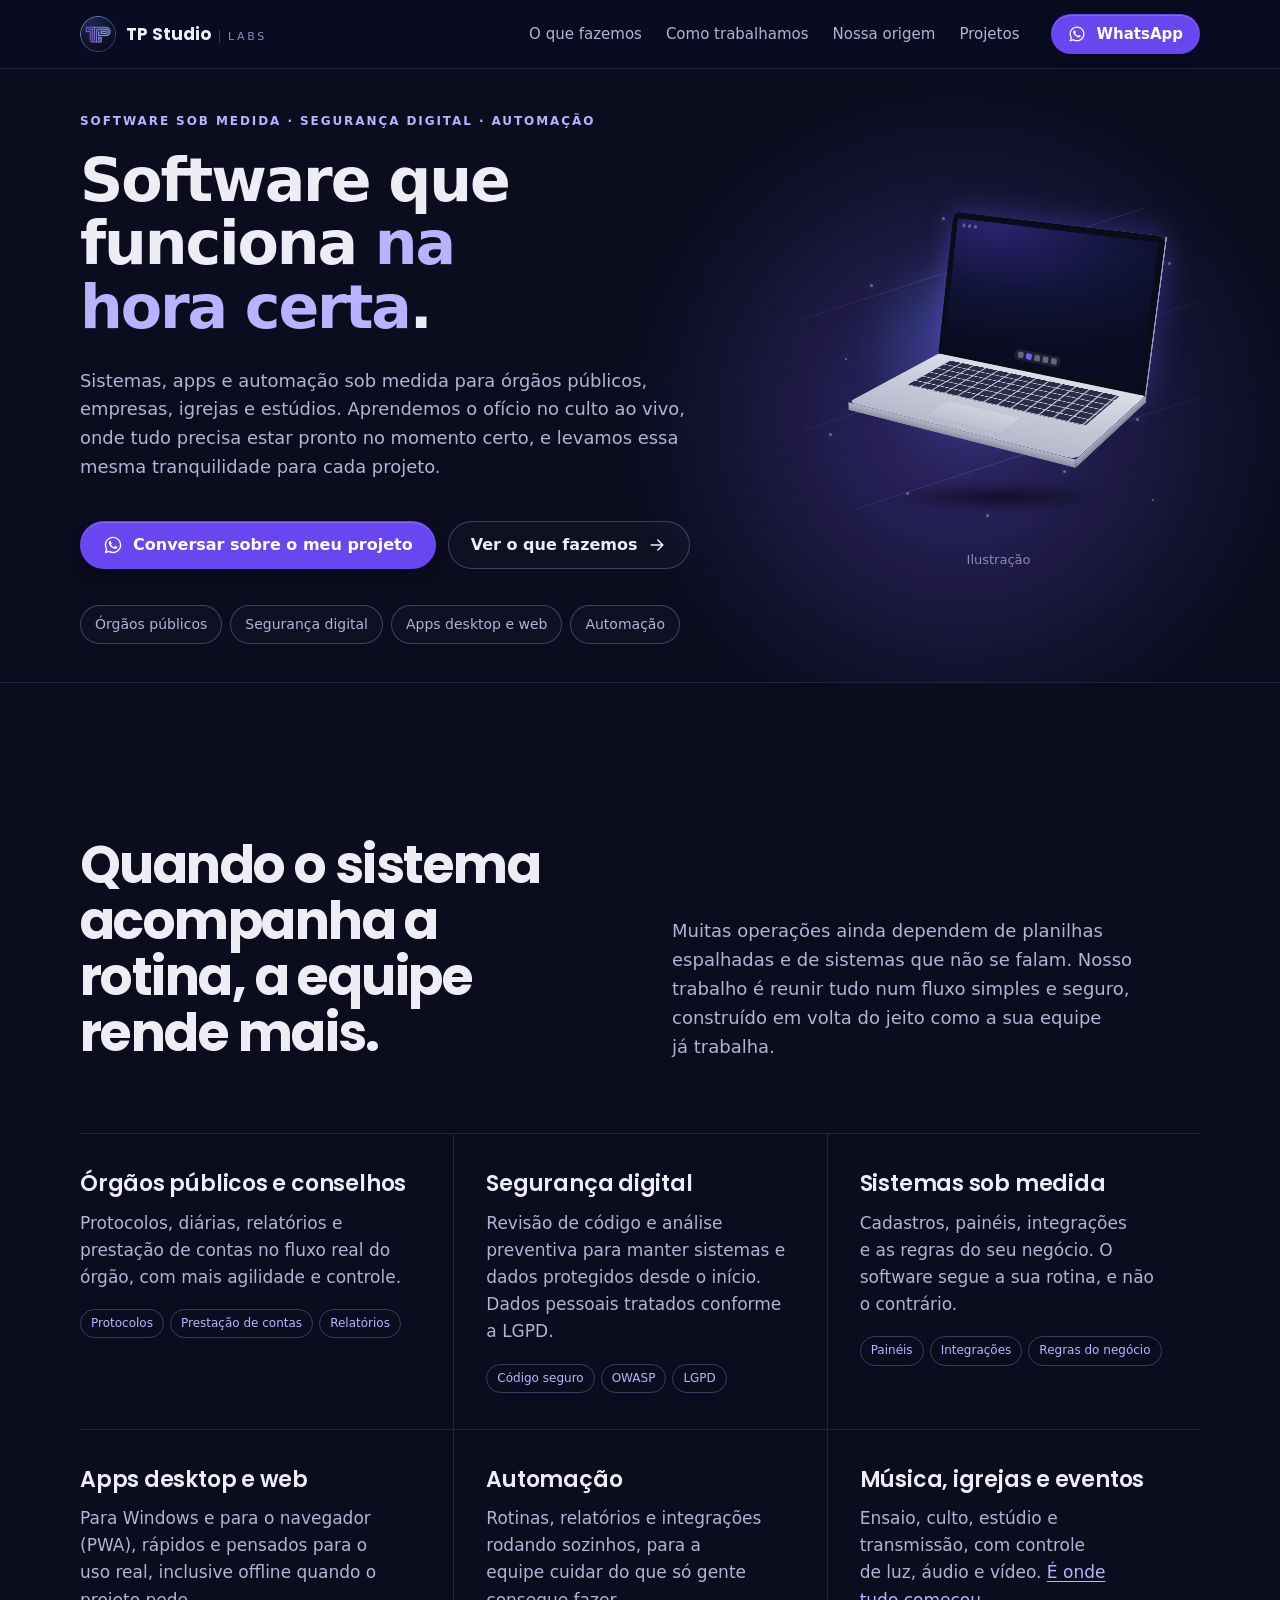
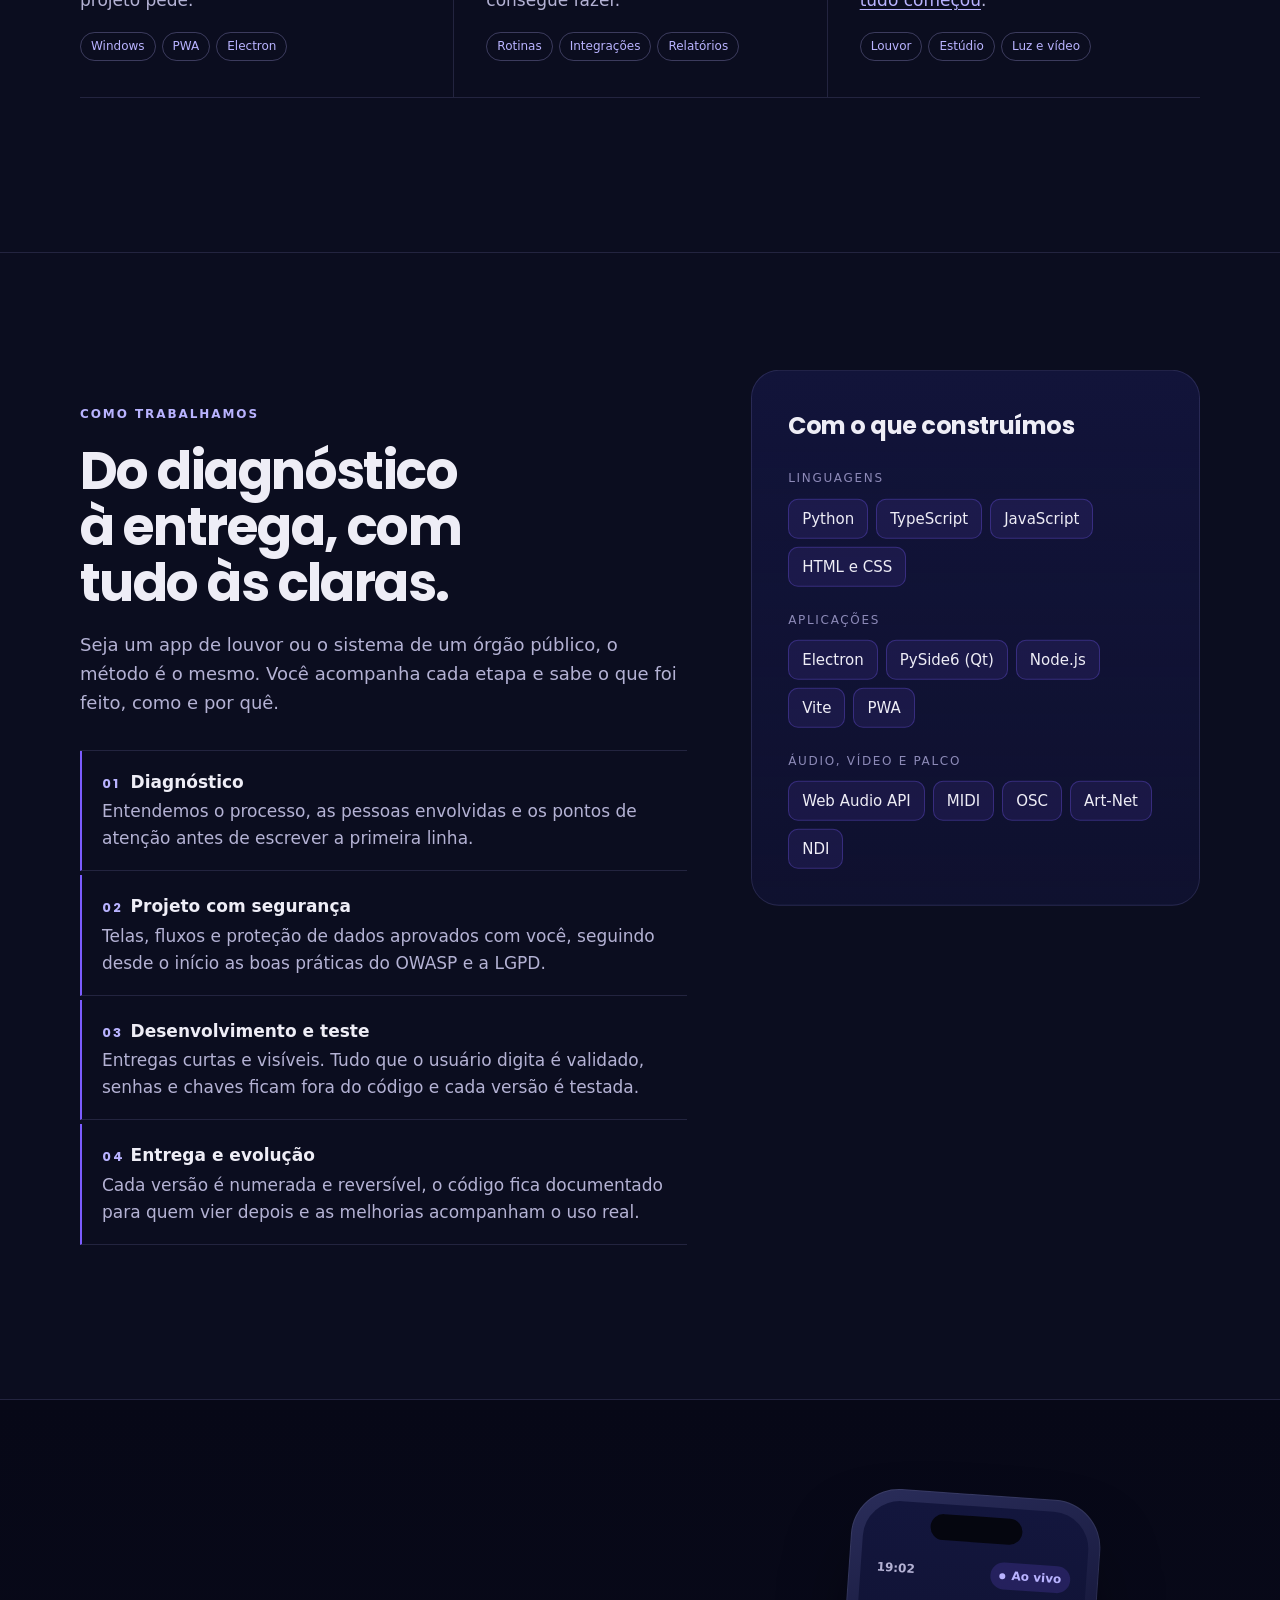
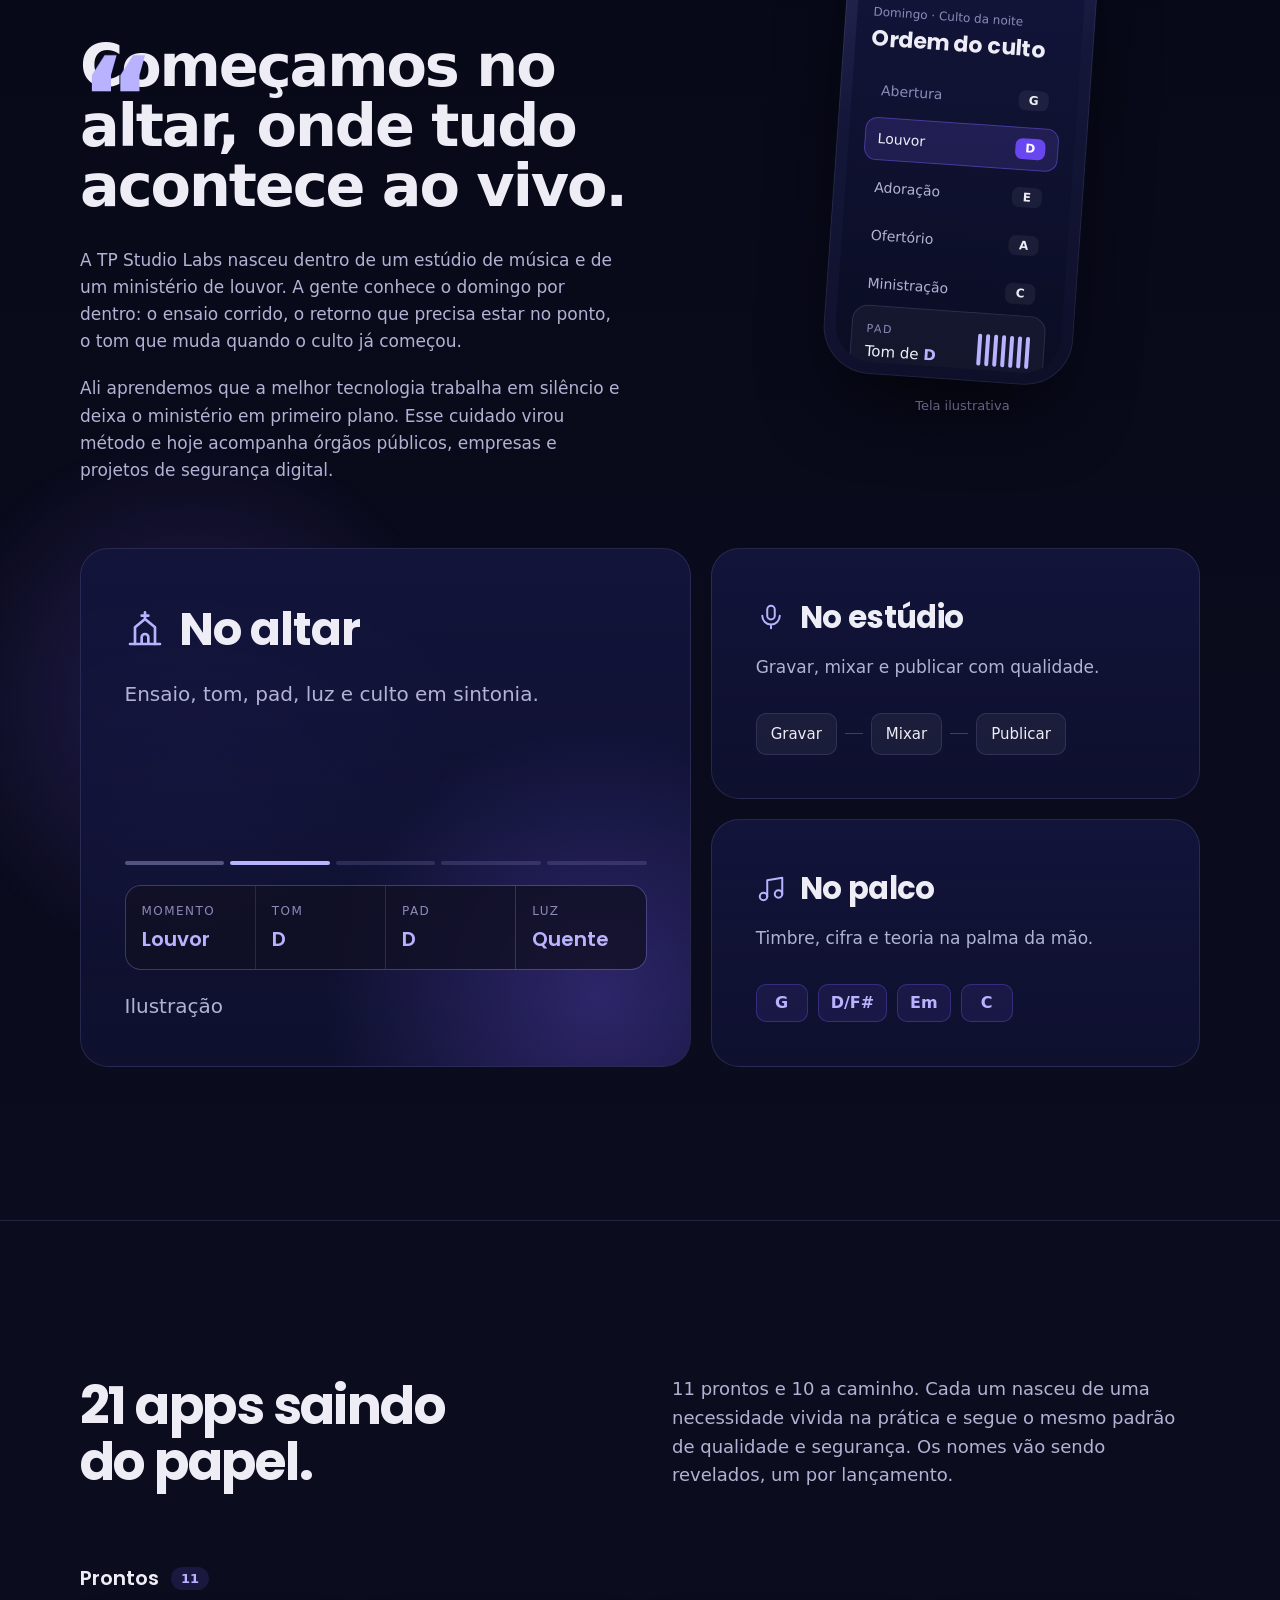
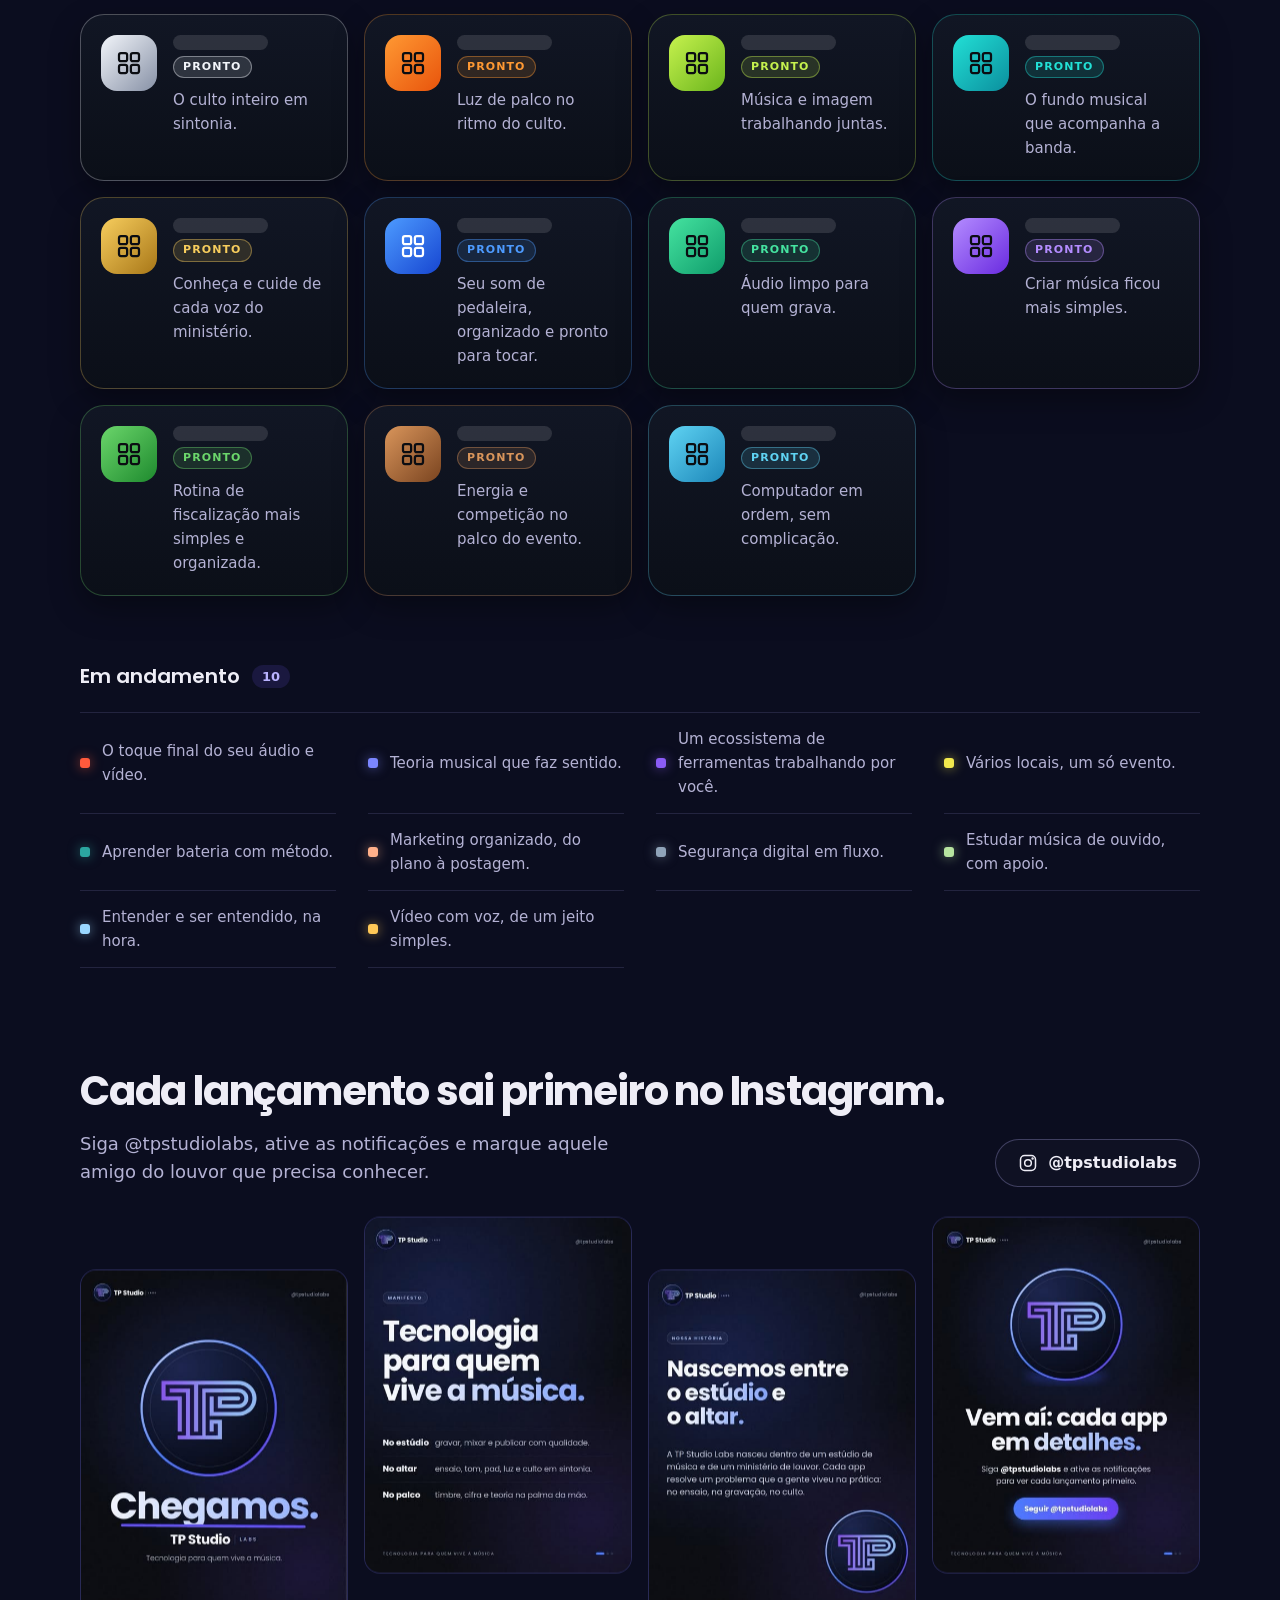
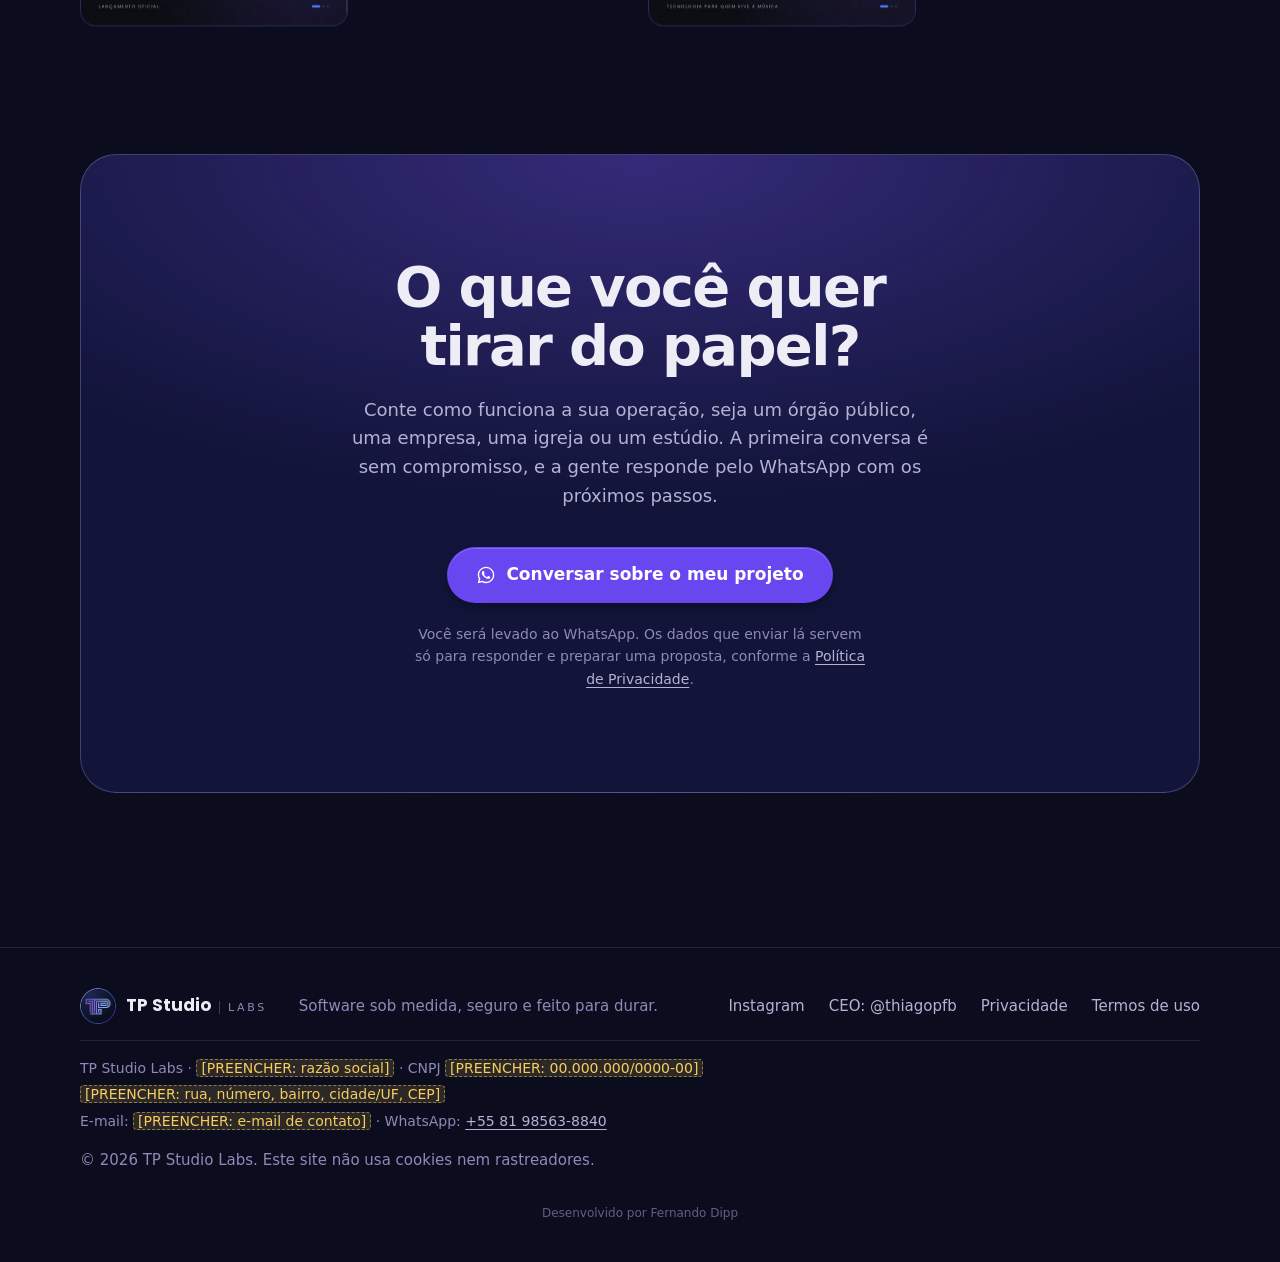
==== commit 028fe214: "Condensa o site, refaz o storytelling e adiciona conformidade legal - Junta seções repetidas: 9 vira" ====
--- a/index.html
+++ b/index.html
@@ -3,16 +3,17 @@
 <head>
   <meta charset="utf-8">
   <meta name="viewport" content="width=device-width, initial-scale=1">
-  <title>TP Studio Labs · Software sob medida e segurança digital</title>
-  <meta name="description" content="Sistemas, apps e automação sob medida para órgãos públicos, empresas, igrejas e estúdios, com segurança digital desde o projeto. Feitos por quem conhece a pressão do ao vivo.">
+  <meta http-equiv="Content-Security-Policy" content="default-src 'self'; script-src 'self' 'sha256-qOhFsq0QMV2REqNwk5hGH5bZE9SkX6gt6yeyKdYPv+U='; style-src 'self' 'unsafe-inline'; img-src 'self'; font-src 'self'; connect-src 'none'; object-src 'none'; base-uri 'self'; form-action 'none'; upgrade-insecure-requests">
+  <meta name="referrer" content="strict-origin-when-cross-origin">
+  <title>TP Studio Labs · Software sob medida, seguro e feito para durar</title>
+  <meta name="description" content="Sistemas, apps e automação sob medida para órgãos públicos, empresas, igrejas e estúdios, com segurança desde o projeto e o cuidado de quem vive o ao vivo.">
   <meta name="theme-color" content="#0b0d1f">
-  <meta property="og:title" content="TP Studio Labs">
-  <meta property="og:description" content="Software sob medida, seguro e feito para durar. De órgãos públicos ao palco.">
+  <meta property="og:title" content="TP Studio Labs · Software que funciona na hora certa">
+  <meta property="og:description" content="Aprendemos tecnologia no culto ao vivo, onde tudo precisa estar pronto no momento certo. Hoje criamos sistemas, apps e automação sob medida, com segurança desde o projeto.">
   <meta property="og:image" content="assets/img/DeQyDjqIQsF.jpg">
   <link rel="icon" href="assets/img/perfil.jpg">
-  <link rel="preconnect" href="https://fonts.googleapis.com">
-  <link rel="preconnect" href="https://fonts.gstatic.com" crossorigin>
-  <link href="https://fonts.googleapis.com/css2?family=Inter:wght@400;500;600&family=Poppins:wght@600;700;800&display=swap" rel="stylesheet">
+  <link rel="preload" href="assets/fonts/poppins-800.woff2" as="font" type="font/woff2" crossorigin>
+  <link rel="preload" href="assets/fonts/inter-latin.woff2" as="font" type="font/woff2" crossorigin>
   <link rel="stylesheet" href="styles.css">
   <script>document.documentElement.classList.add("js")</script>
 </head>
@@ -36,11 +37,9 @@
       </a>
       <nav class="nav__links" aria-label="Seções">
         <a href="#servicos">O que fazemos</a>
-        <a href="#engenharia">Engenharia</a>
+        <a href="#metodo">Como trabalhamos</a>
+        <a href="#origem">Nossa origem</a>
         <a href="#projetos">Projetos</a>
-        <a href="#processo">Como trabalhamos</a>
-        <a href="#cenarios">Música</a>
-        <a href="#historia">Nossa história</a>
       </nav>
       <a class="btn btn--sm btn--primary" data-whatsapp href="https://wa.me/5581985638840?text=Ol%C3%A1%2C%20TP%20Studio%20Labs%21%20Vim%20pelo%20site%20e%20quero%20conversar." target="_blank" rel="noopener">
         <svg aria-hidden="true"><use href="#i-whatsapp"/></svg><span>WhatsApp</span>
@@ -49,16 +48,17 @@
   </header>
 
   <main id="conteudo">
+    <!-- 1. Gancho -->
     <section class="hero">
-      <div class="hero__glow" aria-hidden="true"></div>
+      <div class="hero__glow" aria-hidden="true" data-parallax="0.35"></div>
       <div class="wrap hero__inner">
         <div class="hero__copy">
           <p class="eyebrow">Software sob medida · Segurança digital · Automação</p>
-          <h1 class="hero__title">Tecnologia sob medida, com <span class="hl">segurança</span> desde o primeiro código.</h1>
-          <p class="hero__lead">A TP Studio Labs desenvolve sistemas, apps e automação para órgãos públicos, empresas, igrejas e estúdios. Começamos na música e hoje levamos o mesmo cuidado técnico para operações em que errar não é opção.</p>
+          <h1 class="hero__title">Software que funciona <span class="hl">na hora certa</span>.</h1>
+          <p class="hero__lead">Sistemas, apps e automação sob medida para órgãos públicos, empresas, igrejas e estúdios. Aprendemos o ofício no culto ao vivo, onde tudo precisa estar pronto no momento certo, e levamos essa mesma tranquilidade para cada projeto.</p>
           <div class="hero__actions">
             <a class="btn btn--primary" data-whatsapp href="https://wa.me/5581985638840?text=Ol%C3%A1%2C%20TP%20Studio%20Labs%21%20Vim%20pelo%20site%20e%20quero%20conversar." target="_blank" rel="noopener">
-              <svg aria-hidden="true"><use href="#i-whatsapp"/></svg><span>Conversar no WhatsApp</span>
+              <svg aria-hidden="true"><use href="#i-whatsapp"/></svg><span>Conversar sobre o meu projeto</span>
             </a>
             <a class="btn btn--ghost" href="#servicos">
               <span>Ver o que fazemos</span><svg aria-hidden="true"><use href="#i-arrow"/></svg>
@@ -69,57 +69,79 @@
           </ul>
         </div>
 
-        <figure class="codecard-wrap">
-          <div class="codecard" role="img" aria-label="Ilustração de um checklist de entrega de software: entradas validadas, segredos fora do código, acessos mínimos, dados conforme a LGPD, testes passando e versão numerada">
-            <div class="codecard__bar" aria-hidden="true"><i></i><i></i><i></i><span>TP STUDIO / ENTREGA</span></div>
-<pre class="codecard__code" aria-hidden="true"><code><span class="c">// checklist de cada entrega</span>
-<span class="k">entrega</span>.verificar({
-  entradas: <span class="s">'validadas'</span>,
-  segredos: <span class="s">'fora do código'</span>,
-  acessos:  <span class="s">'mínimo necessário'</span>,
-  dados:    <span class="s">'LGPD'</span>,
-  testes:   <span class="s">'passando'</span>,
-  versao:   <span class="s">'numerada e reversível'</span>,
-})</code></pre>
-            <div class="codecard__status" aria-hidden="true"><span><i></i>verificações ok</span><span>pronto para publicar</span></div>
+        <figure class="device-wrap" data-parallax="-0.08">
+          <div class="device" role="img" aria-label="Ilustração animada de um notebook prateado flutuando e girando devagar, com janelas de programas abrindo e fechando na tela">
+            <div class="device__glow" aria-hidden="true"></div>
+            <div class="device__lines" aria-hidden="true"><i></i><i></i><i></i></div>
+            <div class="device__dust" aria-hidden="true"><i></i><i></i><i></i><i></i><i></i><i></i><i></i><i></i><i></i><i></i><i></i><i></i></div>
+            <div class="device__shadow" aria-hidden="true"></div>
+            <div class="device__float" aria-hidden="true">
+              <div class="device__tilt">
+                <div class="laptop">
+                  <div class="lb lb--top"><div class="lb__keys"></div><div class="lb__pad"></div></div>
+                  <div class="lb lb--bottom"></div>
+                  <div class="lb lb--front"></div>
+                  <div class="lb lb--back"></div>
+                  <div class="lb lb--left"></div>
+                  <div class="lb lb--right"></div>
+                  <div class="lid">
+                    <div class="lid__face lid__face--screen">
+                      <div class="scr">
+                        <div class="scr__bar"><i></i><i></i><i></i></div>
+                        <div class="win win--code"><b style="--w:62%"></b><b style="--w:44%;--c:var(--lavender)"></b><b style="--w:78%"></b><b style="--w:30%;--c:#8fe3c0"></b><b style="--w:56%"></b><b style="--w:68%;--c:var(--lavender)"></b></div>
+                        <div class="win win--chart"><b style="--h:42%"></b><b style="--h:66%"></b><b style="--h:50%"></b><b style="--h:84%"></b><b style="--h:70%"></b><b style="--h:92%"></b></div>
+                        <div class="win win--progress"><span class="ring"></span><span class="prog"><b></b></span><span class="prog prog--2"><b></b></span></div>
+                        <div class="win win--apps"><b style="--c:#7c5cff"></b><b style="--c:#22e0d6"></b><b style="--c:#ff9933"></b><b style="--c:#45e3a0"></b><b style="--c:#4d9bff"></b><b style="--c:#f7cd5d"></b></div>
+                        <div class="scr__dock"><i></i><i></i><i></i><i></i><i></i></div>
+                      </div>
+                    </div>
+                    <div class="lid__face lid__face--back"><span class="lid__mark"></span></div>
+                    <div class="lid__edge lid__edge--top"></div>
+                    <div class="lid__edge lid__edge--left"></div>
+                    <div class="lid__edge lid__edge--right"></div>
+                  </div>
+                </div>
+              </div>
+            </div>
           </div>
           <figcaption>Ilustração</figcaption>
         </figure>
       </div>
     </section>
 
+    <!-- 2. Conflito + virada -->
     <section class="section" id="servicos" aria-labelledby="servicos-t">
       <div class="wrap">
         <div class="section__head">
-          <h2 id="servicos-t">Uma empresa de tecnologia, várias frentes.</h2>
-          <p>Da repartição pública ao palco, o mesmo padrão de engenharia: entender o processo real, construir com segurança e entregar algo que funciona no dia a dia.</p>
+          <h2 id="servicos-t">Quando o sistema acompanha a rotina, a equipe rende mais.</h2>
+          <p>Muitas operações ainda dependem de planilhas espalhadas e de sistemas que não se falam. Nosso trabalho é reunir tudo num fluxo simples e seguro, construído em volta do jeito como a sua equipe já trabalha.</p>
         </div>
         <ul class="services">
-          <li class="reveal"><h3>Órgãos públicos e conselhos</h3><p>Sistemas administrativos feitos em cima do processo real do órgão: protocolos, diárias, relatórios e prestação de contas, com menos retrabalho e mais controle.</p><ul class="tags"><li>Protocolos</li><li>Prestação de contas</li><li>Relatórios</li></ul></li>
-          <li class="reveal"><h3>Segurança digital</h3><p>Desenvolvimento seguro desde o projeto, revisão de código e ferramentas de análise para achar falhas antes que alguém as explore. Dados pessoais tratados conforme a LGPD.</p><ul class="tags"><li>Código seguro</li><li>OWASP</li><li>LGPD</li></ul></li>
-          <li class="reveal"><h3>Sistemas sob medida</h3><p>Software que segue a sua rotina, e não o contrário: cadastros, painéis, integrações e regras do seu negócio, sem depender de planilha.</p><ul class="tags"><li>Painéis</li><li>Integrações</li><li>Regras do negócio</li></ul></li>
-          <li class="reveal"><h3>Apps desktop e web</h3><p>Aplicativos para Windows e para o navegador (PWA), rápidos e pensados para o uso real, inclusive offline quando o projeto pede.</p><ul class="tags"><li>Windows</li><li>PWA</li><li>Electron</li></ul></li>
-          <li class="reveal"><h3>Automação</h3><p>Menos tarefa repetida: rotinas, relatórios e integrações entre sistemas rodando sozinhas, para a equipe cuidar do que importa.</p><ul class="tags"><li>Rotinas</li><li>Integrações</li><li>Relatórios</li></ul></li>
-          <li class="reveal"><h3>Música, igrejas e eventos</h3><p>Nossa origem: apps de ensaio, culto, estúdio e transmissão, com controle de luz, áudio e vídeo. <a href="#cenarios">Conheça a família de apps</a>.</p><ul class="tags"><li>Louvor</li><li>Estúdio</li><li>Luz e vídeo</li></ul></li>
+          <li class="reveal"><h3>Órgãos públicos e conselhos</h3><p>Protocolos, diárias, relatórios e prestação de contas no fluxo real do órgão, com mais agilidade e controle.</p><ul class="tags"><li>Protocolos</li><li>Prestação de contas</li><li>Relatórios</li></ul></li>
+          <li class="reveal"><h3>Segurança digital</h3><p>Revisão de código e análise preventiva para manter sistemas e dados protegidos desde o início. Dados pessoais tratados conforme a LGPD.</p><ul class="tags"><li>Código seguro</li><li>OWASP</li><li>LGPD</li></ul></li>
+          <li class="reveal"><h3>Sistemas sob medida</h3><p>Cadastros, painéis, integrações e as regras do seu negócio. O software segue a sua rotina, e não o contrário.</p><ul class="tags"><li>Painéis</li><li>Integrações</li><li>Regras do negócio</li></ul></li>
+          <li class="reveal"><h3>Apps desktop e web</h3><p>Para Windows e para o navegador (PWA), rápidos e pensados para o uso real, inclusive offline quando o projeto pede.</p><ul class="tags"><li>Windows</li><li>PWA</li><li>Electron</li></ul></li>
+          <li class="reveal"><h3>Automação</h3><p>Rotinas, relatórios e integrações rodando sozinhos, para a equipe cuidar do que só gente consegue fazer.</p><ul class="tags"><li>Rotinas</li><li>Integrações</li><li>Relatórios</li></ul></li>
+          <li class="reveal"><h3>Música, igrejas e eventos</h3><p>Ensaio, culto, estúdio e transmissão, com controle de luz, áudio e vídeo. <a href="#origem">É onde tudo começou</a>.</p><ul class="tags"><li>Louvor</li><li>Estúdio</li><li>Luz e vídeo</li></ul></li>
         </ul>
       </div>
     </section>
 
-    <section class="section" id="engenharia" aria-labelledby="engenharia-t">
+    <!-- 3. Como: método + engenharia -->
+    <section class="section" id="metodo" aria-labelledby="metodo-t">
       <div class="wrap eng">
         <div class="eng__copy reveal">
-          <p class="eyebrow">Por dentro do código</p>
-          <h2 id="engenharia-t">Engenharia que dá para auditar.</h2>
-          <p class="eng__lead">Cada entrega segue o mesmo método, seja um app de louvor ou um sistema de um órgão público. Nada de caixa-preta: o que foi feito e como foi feito fica claro.</p>
-          <ul class="care">
-            <li><strong>Segurança desde o projeto.</strong> Riscos e ameaças são pensados antes do primeiro código, seguindo as boas práticas do OWASP.</li>
-            <li><strong>Entradas validadas, segredos protegidos.</strong> Chaves e senhas nunca ficam dentro do código, e tudo que o usuário digita é tratado antes de ser usado.</li>
-            <li><strong>Dados pessoais com cuidado.</strong> Coletamos o mínimo necessário e seguimos a LGPD.</li>
-            <li><strong>Teste antes de publicar.</strong> Cada versão é verificada, numerada e tem caminho de volta se algo falhar.</li>
-            <li><strong>Código legível e documentado.</strong> Quem assumir o projeto depois entende o que existe, onde está e por quê.</li>
-          </ul>
-        </div>
-        <aside class="eng__stack reveal" aria-labelledby="stack-t">
+          <p class="eyebrow">Como trabalhamos</p>
+          <h2 id="metodo-t">Do diagnóstico à entrega, com tudo às claras.</h2>
+          <p class="eng__lead">Seja um app de louvor ou o sistema de um órgão público, o método é o mesmo. Você acompanha cada etapa e sabe o que foi feito, como e por quê.</p>
+          <ol class="care">
+            <li><strong><span class="care__n">01</span>Diagnóstico</strong>Entendemos o processo, as pessoas envolvidas e os pontos de atenção antes de escrever a primeira linha.</li>
+            <li><strong><span class="care__n">02</span>Projeto com segurança</strong>Telas, fluxos e proteção de dados aprovados com você, seguindo desde o início as boas práticas do OWASP e a LGPD.</li>
+            <li><strong><span class="care__n">03</span>Desenvolvimento e teste</strong>Entregas curtas e visíveis. Tudo que o usuário digita é validado, senhas e chaves ficam fora do código e cada versão é testada.</li>
+            <li><strong><span class="care__n">04</span>Entrega e evolução</strong>Cada versão é numerada e reversível, o código fica documentado para quem vier depois e as melhorias acompanham o uso real.</li>
+          </ol>
+        </div>
+        <aside class="eng__stack reveal" aria-labelledby="stack-t" data-parallax="-0.05" data-parallax-ref=".eng">
           <h3 id="stack-t">Com o que construímos</h3>
           <div class="stack__group"><p>Linguagens</p><ul class="chips"><li>Python</li><li>TypeScript</li><li>JavaScript</li><li>HTML e CSS</li></ul></div>
           <div class="stack__group"><p>Aplicações</p><ul class="chips"><li>Electron</li><li>PySide6 (Qt)</li><li>Node.js</li><li>Vite</li><li>PWA</li></ul></div>
@@ -128,16 +150,90 @@
       </div>
     </section>
 
-
-
-
-
-
+    <!-- 4. Origem: história + música -->
+    <section class="section story" id="origem" aria-labelledby="origem-t">
+      <div class="story__glow" aria-hidden="true" data-parallax="0.3"></div>
+      <div class="wrap">
+        <div class="music">
+          <div class="music__copy story__inner reveal">
+            <p class="story__mark" aria-hidden="true" data-parallax="0.18" data-parallax-ref=".music__copy">“</p>
+            <h2 id="origem-t">Começamos no altar, onde tudo acontece ao vivo.</h2>
+            <div class="story__body">
+              <p>A TP Studio Labs nasceu dentro de um estúdio de música e de um ministério de louvor. A gente conhece o domingo por dentro: o ensaio corrido, o retorno que precisa estar no ponto, o tom que muda quando o culto já começou.</p>
+              <p>Ali aprendemos que a melhor tecnologia trabalha em silêncio e deixa o ministério em primeiro plano. Esse cuidado virou método e hoje acompanha órgãos públicos, empresas e projetos de segurança digital.</p>
+            </div>
+          </div>
+          <figure class="phone-wrap reveal" data-parallax="-0.1" data-parallax-ref=".music">
+            <div class="phone" aria-label="Ilustração de um app mostrando a ordem do culto com tom e pad de cada momento" role="img">
+              <div class="phone__notch" aria-hidden="true"></div>
+              <div class="screen" aria-hidden="true">
+                <div class="screen__top">
+                  <span class="screen__time">19:02</span>
+                  <span class="live"><i></i>Ao vivo</span>
+                </div>
+                <p class="screen__label">Domingo · Culto da noite</p>
+                <p class="screen__title">Ordem do culto</p>
+                <ol class="setlist">
+                  <li><span class="setlist__name">Abertura</span><span class="key">G</span></li>
+                  <li><span class="setlist__name">Louvor</span><span class="key">D</span></li>
+                  <li><span class="setlist__name">Adoração</span><span class="key">E</span></li>
+                  <li><span class="setlist__name">Ofertório</span><span class="key">A</span></li>
+                  <li><span class="setlist__name">Ministração</span><span class="key">C</span></li>
+                </ol>
+                <div class="pad">
+                  <div>
+                    <p class="pad__label">Pad</p>
+                    <p class="pad__key">Tom de <b data-pad-key>G</b></p>
+                  </div>
+                  <div class="pad__bars"><i></i><i></i><i></i><i></i><i></i><i></i><i></i></div>
+                </div>
+              </div>
+            </div>
+            <figcaption>Tela ilustrativa</figcaption>
+          </figure>
+        </div>
+
+        <div class="bento">
+          <article class="tile tile--altar reveal">
+            <div class="tile__head"><svg aria-hidden="true"><use href="#i-church"/></svg><h3>No altar</h3></div>
+            <p>Ensaio, tom, pad, luz e culto em sintonia.</p>
+            <div class="sync" aria-hidden="true">
+              <ol class="sync__track"><li></li><li></li><li></li><li></li><li></li></ol>
+              <dl class="sync__grid">
+                <div><dt>Momento</dt><dd data-sync="momento">Abertura</dd></div>
+                <div><dt>Tom</dt><dd data-sync="tom">G</dd></div>
+                <div><dt>Pad</dt><dd data-sync="pad">G</dd></div>
+                <div><dt>Luz</dt><dd data-sync="luz">Plena</dd></div>
+              </dl>
+              <p class="sync__note">Ilustração</p>
+            </div>
+          </article>
+          <article class="tile tile--studio reveal">
+            <div class="tile__head"><svg aria-hidden="true"><use href="#i-mic"/></svg><h3>No estúdio</h3></div>
+            <p>Gravar, mixar e publicar com qualidade.</p>
+            <ol class="steps" aria-label="Etapas">
+              <li><span>Gravar</span></li>
+              <li><span>Mixar</span></li>
+              <li><span>Publicar</span></li>
+            </ol>
+          </article>
+          <article class="tile tile--stage reveal">
+            <div class="tile__head"><svg aria-hidden="true"><use href="#i-stage"/></svg><h3>No palco</h3></div>
+            <p>Timbre, cifra e teoria na palma da mão.</p>
+            <div class="cifra" aria-hidden="true">
+              <span>G</span><span>D/F#</span><span>Em</span><span>C</span>
+            </div>
+          </article>
+        </div>
+      </div>
+    </section>
+
+    <!-- 5. Prova: projetos + lançamentos -->
     <section class="section" id="projetos" aria-labelledby="projetos-t">
       <div class="wrap">
         <div class="section__head">
-          <h2 id="projetos-t">Projetos que já saíram do papel.</h2>
-          <p>21 apps na família TP Studio Labs: 11 prontos e 10 a caminho. Cada um nasce de um problema real e segue o mesmo padrão de qualidade e segurança.</p>
+          <h2 id="projetos-t">21 apps saindo do papel.</h2>
+          <p>11 prontos e 10 a caminho. Cada um nasceu de uma necessidade vivida na prática e segue o mesmo padrão de qualidade e segurança. Os nomes vão sendo revelados, um por lançamento.</p>
         </div>
         <h3 class="apps__group">Prontos <span>11</span></h3>
         <ul class="apps">
@@ -154,152 +250,51 @@
           <li class="app reveal" style="--a1:#5FD3F3;--a2:#1C86B8"><span class="app__ico app__ico--glyph"><svg viewBox="0 0 24 24" aria-hidden="true" fill="none" stroke="#0B0D12" stroke-width="1.8" stroke-linecap="round" stroke-linejoin="round"><rect x="4" y="4" width="6.5" height="6.5" rx="1.6"/><rect x="13.5" y="4" width="6.5" height="6.5" rx="1.6"/><rect x="4" y="13.5" width="6.5" height="6.5" rx="1.6"/><rect x="13.5" y="13.5" width="6.5" height="6.5" rx="1.6"/></svg></span><div class="app__body"><h4></h4><span class="app__st app__st--pronto">Pronto</span><p>Computador em ordem, sem complicação.</p></div></li>
         </ul>
         <h3 class="apps__group">Em andamento <span>10</span></h3>
-        <ul class="apps">
-          <li class="app reveal" style="--a1:#FF5A3C;--a2:#B8150A"><span class="app__ico app__ico--glyph"><svg viewBox="0 0 24 24" aria-hidden="true" fill="none" stroke="#FFFFFF" stroke-width="1.8" stroke-linecap="round" stroke-linejoin="round"><rect x="4" y="4" width="6.5" height="6.5" rx="1.6"/><rect x="13.5" y="4" width="6.5" height="6.5" rx="1.6"/><rect x="4" y="13.5" width="6.5" height="6.5" rx="1.6"/><rect x="13.5" y="13.5" width="6.5" height="6.5" rx="1.6"/></svg></span><div class="app__body"><h4></h4><span class="app__st app__st--andamento">Em andamento</span><p>O toque final do seu áudio e vídeo.</p></div></li>
-          <li class="app reveal" style="--a1:#7B86FF;--a2:#3336C9"><span class="app__ico app__ico--glyph"><svg viewBox="0 0 24 24" aria-hidden="true" fill="none" stroke="#FFFFFF" stroke-width="1.8" stroke-linecap="round" stroke-linejoin="round"><rect x="4" y="4" width="6.5" height="6.5" rx="1.6"/><rect x="13.5" y="4" width="6.5" height="6.5" rx="1.6"/><rect x="4" y="13.5" width="6.5" height="6.5" rx="1.6"/><rect x="13.5" y="13.5" width="6.5" height="6.5" rx="1.6"/></svg></span><div class="app__body"><h4></h4><span class="app__st app__st--andamento">Em andamento</span><p>Teoria musical que faz sentido.</p></div></li>
-          <li class="app reveal" style="--a1:#8B5CF6;--a2:#93C5FD"><span class="app__ico app__ico--glyph"><svg viewBox="0 0 24 24" aria-hidden="true" fill="none" stroke="#0B0D12" stroke-width="1.8" stroke-linecap="round" stroke-linejoin="round"><rect x="4" y="4" width="6.5" height="6.5" rx="1.6"/><rect x="13.5" y="4" width="6.5" height="6.5" rx="1.6"/><rect x="4" y="13.5" width="6.5" height="6.5" rx="1.6"/><rect x="13.5" y="13.5" width="6.5" height="6.5" rx="1.6"/></svg></span><div class="app__body"><h4></h4><span class="app__st app__st--andamento">Em andamento</span><p>Um ecossistema de ferramentas trabalhando por você.</p></div></li>
-          <li class="app reveal" style="--a1:#F2E94E;--a2:#9C8F0A"><span class="app__ico app__ico--glyph"><svg viewBox="0 0 24 24" aria-hidden="true" fill="none" stroke="#0B0D12" stroke-width="1.8" stroke-linecap="round" stroke-linejoin="round"><rect x="4" y="4" width="6.5" height="6.5" rx="1.6"/><rect x="13.5" y="4" width="6.5" height="6.5" rx="1.6"/><rect x="4" y="13.5" width="6.5" height="6.5" rx="1.6"/><rect x="13.5" y="13.5" width="6.5" height="6.5" rx="1.6"/></svg></span><div class="app__body"><h4></h4><span class="app__st app__st--andamento">Em andamento</span><p>Vários locais, um só evento.</p></div></li>
-          <li class="app reveal" style="--a1:#2BA6A0;--a2:#0A5C63"><span class="app__ico app__ico--glyph"><svg viewBox="0 0 24 24" aria-hidden="true" fill="none" stroke="#FFFFFF" stroke-width="1.8" stroke-linecap="round" stroke-linejoin="round"><rect x="4" y="4" width="6.5" height="6.5" rx="1.6"/><rect x="13.5" y="4" width="6.5" height="6.5" rx="1.6"/><rect x="4" y="13.5" width="6.5" height="6.5" rx="1.6"/><rect x="13.5" y="13.5" width="6.5" height="6.5" rx="1.6"/></svg></span><div class="app__body"><h4></h4><span class="app__st app__st--andamento">Em andamento</span><p>Aprender bateria com método.</p></div></li>
-          <li class="app reveal" style="--a1:#FFB08A;--a2:#C4602A"><span class="app__ico app__ico--glyph"><svg viewBox="0 0 24 24" aria-hidden="true" fill="none" stroke="#0B0D12" stroke-width="1.8" stroke-linecap="round" stroke-linejoin="round"><rect x="4" y="4" width="6.5" height="6.5" rx="1.6"/><rect x="13.5" y="4" width="6.5" height="6.5" rx="1.6"/><rect x="4" y="13.5" width="6.5" height="6.5" rx="1.6"/><rect x="13.5" y="13.5" width="6.5" height="6.5" rx="1.6"/></svg></span><div class="app__body"><h4></h4><span class="app__st app__st--andamento">Em andamento</span><p>Marketing organizado, do plano à postagem.</p></div></li>
-          <li class="app reveal" style="--a1:#8FA3B8;--a2:#2F3E52"><span class="app__ico app__ico--glyph"><svg viewBox="0 0 24 24" aria-hidden="true" fill="none" stroke="#FFFFFF" stroke-width="1.8" stroke-linecap="round" stroke-linejoin="round"><rect x="4" y="4" width="6.5" height="6.5" rx="1.6"/><rect x="13.5" y="4" width="6.5" height="6.5" rx="1.6"/><rect x="4" y="13.5" width="6.5" height="6.5" rx="1.6"/><rect x="13.5" y="13.5" width="6.5" height="6.5" rx="1.6"/></svg></span><div class="app__body"><h4></h4><span class="app__st app__st--andamento">Em andamento</span><p>Segurança digital em fluxo.</p></div></li>
-          <li class="app reveal" style="--a1:#B7E4A0;--a2:#5C9A3C"><span class="app__ico app__ico--glyph"><svg viewBox="0 0 24 24" aria-hidden="true" fill="none" stroke="#0B0D12" stroke-width="1.8" stroke-linecap="round" stroke-linejoin="round"><rect x="4" y="4" width="6.5" height="6.5" rx="1.6"/><rect x="13.5" y="4" width="6.5" height="6.5" rx="1.6"/><rect x="4" y="13.5" width="6.5" height="6.5" rx="1.6"/><rect x="13.5" y="13.5" width="6.5" height="6.5" rx="1.6"/></svg></span><div class="app__body"><h4></h4><span class="app__st app__st--andamento">Em andamento</span><p>Estudar música de ouvido, com apoio.</p></div></li>
-          <li class="app reveal" style="--a1:#9AD7FF;--a2:#3B82C4"><span class="app__ico app__ico--glyph"><svg viewBox="0 0 24 24" aria-hidden="true" fill="none" stroke="#0B0D12" stroke-width="1.8" stroke-linecap="round" stroke-linejoin="round"><rect x="4" y="4" width="6.5" height="6.5" rx="1.6"/><rect x="13.5" y="4" width="6.5" height="6.5" rx="1.6"/><rect x="4" y="13.5" width="6.5" height="6.5" rx="1.6"/><rect x="13.5" y="13.5" width="6.5" height="6.5" rx="1.6"/></svg></span><div class="app__body"><h4></h4><span class="app__st app__st--andamento">Em andamento</span><p>Entender e ser entendido, na hora.</p></div></li>
-          <li class="app reveal" style="--a1:#FFC857;--a2:#B8741A"><span class="app__ico app__ico--glyph"><svg viewBox="0 0 24 24" aria-hidden="true" fill="none" stroke="#0B0D12" stroke-width="1.8" stroke-linecap="round" stroke-linejoin="round"><rect x="4" y="4" width="6.5" height="6.5" rx="1.6"/><rect x="13.5" y="4" width="6.5" height="6.5" rx="1.6"/><rect x="4" y="13.5" width="6.5" height="6.5" rx="1.6"/><rect x="13.5" y="13.5" width="6.5" height="6.5" rx="1.6"/></svg></span><div class="app__body"><h4></h4><span class="app__st app__st--andamento">Em andamento</span><p>Vídeo com voz, sem dor de cabeça.</p></div></li>
+        <ul class="soon">
+          <li style="--a1:#FF5A3C"><i aria-hidden="true"></i>O toque final do seu áudio e vídeo.</li>
+          <li style="--a1:#7B86FF"><i aria-hidden="true"></i>Teoria musical que faz sentido.</li>
+          <li style="--a1:#8B5CF6"><i aria-hidden="true"></i>Um ecossistema de ferramentas trabalhando por você.</li>
+          <li style="--a1:#F2E94E"><i aria-hidden="true"></i>Vários locais, um só evento.</li>
+          <li style="--a1:#2BA6A0"><i aria-hidden="true"></i>Aprender bateria com método.</li>
+          <li style="--a1:#FFB08A"><i aria-hidden="true"></i>Marketing organizado, do plano à postagem.</li>
+          <li style="--a1:#8FA3B8"><i aria-hidden="true"></i>Segurança digital em fluxo.</li>
+          <li style="--a1:#B7E4A0"><i aria-hidden="true"></i>Estudar música de ouvido, com apoio.</li>
+          <li style="--a1:#9AD7FF"><i aria-hidden="true"></i>Entender e ser entendido, na hora.</li>
+          <li style="--a1:#FFC857"><i aria-hidden="true"></i>Vídeo com voz, de um jeito simples.</li>
         </ul>
-      </div>
-    </section>
-
-    <section class="section" id="processo" aria-labelledby="processo-t">
-      <div class="wrap">
-        <div class="section__head section__head--solo">
-          <h2 id="processo-t">Do diagnóstico à entrega, sem surpresa.</h2>
-        </div>
-        <ol class="flow">
-          <li class="reveal"><span class="flow__n">01</span><h3>Diagnóstico</h3><p>Entendemos o processo, as pessoas envolvidas e os riscos antes de escrever a primeira linha.</p></li>
-          <li class="reveal"><span class="flow__n">02</span><h3>Projeto e segurança</h3><p>Telas, fluxos e proteção de dados definidos e aprovados com você.</p></li>
-          <li class="reveal"><span class="flow__n">03</span><h3>Desenvolvimento</h3><p>Entregas curtas e visíveis, com teste a cada passo.</p></li>
-          <li class="reveal"><span class="flow__n">04</span><h3>Entrega e evolução</h3><p>Publicação, acompanhamento e melhorias com base no uso real.</p></li>
-        </ol>
-      </div>
-    </section>
-
-    <section class="section" id="cenarios" aria-labelledby="cenarios-t">
-      <div class="wrap">
-        <div class="music">
-          <div class="music__copy reveal">
-            <p class="eyebrow">Nossa origem</p>
-            <h2 id="cenarios-t">Música, igrejas e eventos: onde tudo começou.</h2>
-            <p>Do ensaio ao palco, os apps da família TP Studio cuidam do tom, do pad, da luz, da gravação e da transmissão, para quem toca e canta focar na música.</p>
+
+        <div class="launch">
+          <div class="launch__head">
+            <div>
+              <h3>Cada lançamento sai primeiro no Instagram.</h3>
+              <p>Siga @tpstudiolabs, ative as notificações e marque aquele amigo do louvor que precisa conhecer.</p>
+            </div>
+            <a class="btn btn--ghost" href="https://www.instagram.com/tpstudiolabs/" target="_blank" rel="noopener">
+              <svg aria-hidden="true"><use href="#i-instagram"/></svg><span>@tpstudiolabs</span>
+            </a>
           </div>
-        <figure class="phone-wrap reveal">
-          <div class="phone" aria-label="Ilustração de um app mostrando a ordem do culto com tom e pad de cada momento" role="img">
-            <div class="phone__notch" aria-hidden="true"></div>
-            <div class="screen" aria-hidden="true">
-              <div class="screen__top">
-                <span class="screen__time">19:02</span>
-                <span class="live"><i></i>Ao vivo</span>
-              </div>
-              <p class="screen__label">Domingo · Culto da noite</p>
-              <p class="screen__title">Ordem do culto</p>
-              <ol class="setlist">
-                <li><span class="setlist__name">Abertura</span><span class="key">G</span></li>
-                <li><span class="setlist__name">Louvor</span><span class="key">D</span></li>
-                <li><span class="setlist__name">Adoração</span><span class="key">E</span></li>
-                <li><span class="setlist__name">Ofertório</span><span class="key">A</span></li>
-                <li><span class="setlist__name">Ministração</span><span class="key">C</span></li>
-              </ol>
-              <div class="pad">
-                <div>
-                  <p class="pad__label">Pad</p>
-                  <p class="pad__key">Tom de <b data-pad-key>G</b></p>
-                </div>
-                <div class="pad__bars"><i></i><i></i><i></i><i></i><i></i><i></i><i></i></div>
-              </div>
-            </div>
-          </div>
-          <figcaption>Tela ilustrativa</figcaption>
-        </figure>
-        </div>
-
-        <div class="bento">
-          <article class="tile tile--altar">
-            <div class="tile__head"><svg aria-hidden="true"><use href="#i-church"/></svg><h3>No altar</h3></div>
-            <p>Ensaio, tom, pad, luz e culto em sintonia.</p>
-            <div class="sync" aria-hidden="true">
-              <ol class="sync__track"><li></li><li></li><li></li><li></li><li></li></ol>
-              <dl class="sync__grid">
-                <div><dt>Momento</dt><dd data-sync="momento">Abertura</dd></div>
-                <div><dt>Tom</dt><dd data-sync="tom">G</dd></div>
-                <div><dt>Pad</dt><dd data-sync="pad">G</dd></div>
-                <div><dt>Luz</dt><dd data-sync="luz">Plena</dd></div>
-              </dl>
-              <p class="sync__note">Ilustração</p>
-            </div>
-          </article>
-
-          <article class="tile tile--studio">
-            <div class="tile__head"><svg aria-hidden="true"><use href="#i-mic"/></svg><h3>No estúdio</h3></div>
-            <p>Gravar, mixar e publicar com qualidade.</p>
-            <ol class="steps" aria-label="Etapas">
-              <li><span>Gravar</span></li>
-              <li><span>Mixar</span></li>
-              <li><span>Publicar</span></li>
-            </ol>
-          </article>
-
-          <article class="tile tile--stage">
-            <div class="tile__head"><svg aria-hidden="true"><use href="#i-stage"/></svg><h3>No palco</h3></div>
-            <p>Timbre, cifra e teoria na palma da mão.</p>
-            <div class="cifra" aria-hidden="true">
-              <span>G</span><span>D/F#</span><span>Em</span><span>C</span>
-            </div>
-          </article>
-        </div>
-      </div>
-    </section>
-
-    <section class="section story" id="historia" aria-labelledby="historia-t">
-      <div class="wrap story__inner reveal">
-        <p class="story__mark" aria-hidden="true">“</p>
-        <h2 id="historia-t">Começamos no altar. Hoje a tecnologia vai além.</h2>
-        <div class="story__body">
-          <p>A TP Studio Labs nasceu dentro de um estúdio de música e de um ministério de louvor. A gente conhece o domingo por dentro: o ensaio que atrasa, o retorno que some, o tom que muda quando o culto já começou.</p>
-          <p>Esse olhar de quem trabalha ao vivo e sem segunda chance virou método. Hoje o mesmo cuidado com o código atende órgãos públicos, empresas e projetos de segurança digital, onde a tecnologia precisa simplesmente funcionar.</p>
-        </div>
-      </div>
-    </section>
-
-    <section class="section launch" id="novidades" aria-labelledby="novidades-t">
-      <div class="wrap">
-        <div class="launch__head">
-          <div>
-            <h2 id="novidades-t">Vem aí a família TP Studio Labs.</h2>
-            <p>Os apps estão chegando um por um. Siga @tpstudiolabs, ative as notificações e veja cada lançamento primeiro. Aproveite e marque aquele amigo do louvor que precisa conhecer.</p>
-          </div>
-          <a class="btn btn--ghost" href="https://www.instagram.com/tpstudiolabs/" target="_blank" rel="noopener">
-            <svg aria-hidden="true"><use href="#i-instagram"/></svg><span>@tpstudiolabs</span>
-          </a>
-        </div>
-        <ul class="feed">
-          <li><a href="https://www.instagram.com/p/DeQyDjqIQsF/" target="_blank" rel="noopener"><img src="assets/img/DeQyDjqIQsF.jpg" alt="Post de lançamento: Chegamos. TP Studio, tecnologia para quem vive a música." loading="lazy" width="480" height="640"></a></li>
-          <li><a href="https://www.instagram.com/p/DeQ1m3Do3yU/" target="_blank" rel="noopener"><img src="assets/img/DeQ1m3Do3yU.jpg" alt="Manifesto: tecnologia para quem vive a música, no estúdio, no altar e no palco." loading="lazy" width="480" height="640"></a></li>
-          <li><a href="https://www.instagram.com/p/DeQ0HKlI-WA/" target="_blank" rel="noopener"><img src="assets/img/DeQ0HKlI-WA.jpg" alt="Post: nascemos entre o estúdio e o altar." loading="lazy" width="480" height="640"></a></li>
-          <li><a href="https://www.instagram.com/p/DeQ0fdqI0_l/" target="_blank" rel="noopener"><img src="assets/img/DeQ0fdqI0_l.jpg" alt="Post: vem aí o lançamento da família TP Studio Labs." loading="lazy" width="480" height="640"></a></li>
-        </ul>
-      </div>
-    </section>
-
+          <ul class="feed">
+            <li data-parallax="0.05" data-parallax-ref=".feed"><a href="https://www.instagram.com/p/DeQyDjqIQsF/" target="_blank" rel="noopener"><img src="assets/img/DeQyDjqIQsF.jpg" alt="Post de lançamento: Chegamos. TP Studio, tecnologia para quem vive a música." loading="lazy" width="480" height="640"></a></li>
+            <li data-parallax="-0.05" data-parallax-ref=".feed"><a href="https://www.instagram.com/p/DeQ1m3Do3yU/" target="_blank" rel="noopener"><img src="assets/img/DeQ1m3Do3yU.jpg" alt="Manifesto: tecnologia para quem vive a música, no estúdio, no altar e no palco." loading="lazy" width="480" height="640"></a></li>
+            <li data-parallax="0.05" data-parallax-ref=".feed"><a href="https://www.instagram.com/p/DeQ0HKlI-WA/" target="_blank" rel="noopener"><img src="assets/img/DeQ0HKlI-WA.jpg" alt="Post: nascemos entre o estúdio e o altar." loading="lazy" width="480" height="640"></a></li>
+            <li data-parallax="-0.05" data-parallax-ref=".feed"><a href="https://www.instagram.com/p/DeQ0fdqI0_l/" target="_blank" rel="noopener"><img src="assets/img/DeQ0fdqI0_l.jpg" alt="Post: vem aí o lançamento da família TP Studio Labs." loading="lazy" width="480" height="640"></a></li>
+          </ul>
+        </div>
+      </div>
+    </section>
+
+    <!-- 6. Conversão -->
     <section class="section cta" aria-labelledby="cta-t">
       <div class="wrap"><div class="cta__box reveal">
-        <h2 id="cta-t">Qual problema você gostaria de ver resolvido?</h2>
-        <p>Conte como é a sua operação, seja um órgão público, uma empresa, uma igreja ou um estúdio. É uma conversa, sem compromisso, e a resposta vem pelo WhatsApp.</p>
+        <h2 id="cta-t">O que você quer tirar do papel?</h2>
+        <p>Conte como funciona a sua operação, seja um órgão público, uma empresa, uma igreja ou um estúdio. A primeira conversa é sem compromisso, e a gente responde pelo WhatsApp com os próximos passos.</p>
         <a class="btn btn--primary btn--lg" data-whatsapp href="https://wa.me/5581985638840?text=Ol%C3%A1%2C%20TP%20Studio%20Labs%21%20Vim%20pelo%20site%20e%20quero%20conversar." target="_blank" rel="noopener">
-          <svg aria-hidden="true"><use href="#i-whatsapp"/></svg><span>Contar pelo WhatsApp</span>
+          <svg aria-hidden="true"><use href="#i-whatsapp"/></svg><span>Conversar sobre o meu projeto</span>
         </a>
+        <p class="cta__note">Você será levado ao WhatsApp. Os dados que enviar lá servem só para responder e preparar uma proposta, conforme a <a href="privacidade.html">Política de Privacidade</a>.</p>
       </div></div>
     </section>
   </main>
-
 
   <footer class="footer">
     <div class="wrap footer__inner">
@@ -311,10 +306,19 @@
       <ul class="footer__links">
         <li><a href="https://www.instagram.com/tpstudiolabs/" target="_blank" rel="noopener">Instagram</a></li>
         <li><a href="https://www.instagram.com/thiagopfb/" target="_blank" rel="noopener">CEO: @thiagopfb</a></li>
+        <li><a href="privacidade.html">Privacidade</a></li>
+        <li><a href="termos.html">Termos de uso</a></li>
       </ul>
-      <p class="footer__copy">© 2026 TP Studio Labs</p>
+      <address class="footer__id">
+        <span>TP Studio Labs · <mark class="todo">[PREENCHER: razão social]</mark> · CNPJ <mark class="todo">[PREENCHER: 00.000.000/0000-00]</mark></span>
+        <span><mark class="todo">[PREENCHER: rua, número, bairro, cidade/UF, CEP]</mark></span>
+        <span>E-mail: <mark class="todo">[PREENCHER: e-mail de contato]</mark> · WhatsApp: <a href="https://wa.me/5581985638840" target="_blank" rel="noopener">+55 81 98563-8840</a></span>
+      </address>
+      <p class="footer__copy">© 2026 TP Studio Labs. Este site não usa cookies nem rastreadores.</p>
+      <p class="credito-dev"><a href="https://fernandodipp.github.io/" target="_blank" rel="noopener">Desenvolvido por Fernando Dipp</a></p>
     </div>
   </footer>
+
 
   <script src="main.js" defer></script>
 </body>
--- a/styles.css
+++ b/styles.css
@@ -1,3 +1,8 @@
+@font-face { font-family: "Inter"; font-style: normal; font-weight: 400 600; font-display: swap; src: url("assets/fonts/inter-latin.woff2") format("woff2"); }
+@font-face { font-family: "Poppins"; font-style: normal; font-weight: 600; font-display: swap; src: url("assets/fonts/poppins-600.woff2") format("woff2"); }
+@font-face { font-family: "Poppins"; font-style: normal; font-weight: 700; font-display: swap; src: url("assets/fonts/poppins-700.woff2") format("woff2"); }
+@font-face { font-family: "Poppins"; font-style: normal; font-weight: 800; font-display: swap; src: url("assets/fonts/poppins-800.woff2") format("woff2"); }
+
 :root {
   --night-0: #070817;
   --night-1: #0b0d1f;
@@ -177,7 +182,7 @@
 .js .hero__lead { animation-delay: 0.08s; }
 .js .hero__actions { animation-delay: 0.16s; }
 .js .hero__proof { animation-delay: 0.22s; }
-.js .codecard-wrap { animation: rise-phone 1.1s var(--ease-out) 0.12s both; }
+.js .device-wrap { animation: rise-phone 1.1s var(--ease-out) 0.12s both; }
 @keyframes rise { from { opacity: 0; transform: translateY(18px); filter: blur(6px); } }
 @keyframes rise-phone { from { opacity: 0; transform: translateY(40px) scale(0.96); } }
 
@@ -185,7 +190,7 @@
 .section { padding-block: var(--section); border-top: 1px solid var(--line); }
 .section__head.section__head--solo { grid-template-columns: 1fr; margin-bottom: clamp(28px, 2.6vw, 40px); }
 .section__head { display: grid; grid-template-columns: 1fr 1fr; gap: 24px 64px; align-items: end; margin-bottom: clamp(40px, 6vw, 72px); }
-.section__head h2, .launch__head h2, .eng h2, .music h2 { font-weight: 700; font-size: clamp(2rem, 4.2vw, 3.25rem); line-height: 1.08; letter-spacing: -0.03em; }
+.section__head h2, .launch__head h3, .eng h2, .music h2 { font-weight: 700; font-size: clamp(2rem, 4.2vw, 3.25rem); line-height: 1.08; letter-spacing: -0.03em; }
 .section__head p, .launch__head p { color: var(--text-2); font-size: 1.125rem; max-width: 32em; }
 
 /* Bento */
@@ -318,24 +323,134 @@
 /* Hero: provas e cartão de código */
 .hero__proof { display: flex; flex-wrap: wrap; gap: 8px; margin-top: 36px; }
 .hero__proof li { padding: 7px 14px; border-radius: 999px; border: 1px solid var(--line-strong); font-size: 0.875rem; color: var(--text-2); background: rgba(255, 255, 255, 0.02); }
-.codecard-wrap { margin: 0; justify-self: center; width: min(100%, 420px); display: grid; gap: 14px; }
-.codecard-wrap figcaption { font-size: 0.8125rem; color: var(--text-3); text-align: center; }
-.codecard {
-  border-radius: var(--r-md); overflow: hidden;
-  background: linear-gradient(180deg, #10133a, #0a0c22);
-  border: 1px solid var(--line-strong);
-  box-shadow: 0 40px 80px -28px rgba(0, 0, 0, 0.75), inset 0 1px 0 rgba(255, 255, 255, 0.06);
-}
-.codecard__bar { display: flex; align-items: center; gap: 7px; padding: 12px 16px; border-bottom: 1px solid var(--line); }
-.codecard__bar i { width: 10px; height: 10px; border-radius: 50%; background: rgba(185, 179, 255, 0.25); }
-.codecard__bar span { margin-left: auto; font: 500 0.6875rem/1 var(--font-body); letter-spacing: 0.2em; color: var(--text-3); }
-.codecard__code { margin: 0; padding: 22px 20px; overflow-x: auto; font: 400 0.875rem/1.85 ui-monospace, "Cascadia Code", Consolas, monospace; color: var(--text); }
-.codecard__code .c { color: var(--text-3); }
-.codecard__code .k { color: var(--lavender); }
-.codecard__code .s { color: #8fe3c0; }
-.codecard__status { display: flex; justify-content: space-between; gap: 12px; padding: 12px 16px; border-top: 1px solid var(--line); font-size: 0.75rem; color: var(--text-2); }
-.codecard__status span { display: inline-flex; align-items: center; gap: 8px; }
-.codecard__status i { width: 7px; height: 7px; border-radius: 50%; background: #8fe3c0; }
+/* Hero: notebook 3D (só CSS). Gira em Y em 20s, flutua e mostra janelas abstratas. */
+.device-wrap { margin: 0; justify-self: center; width: min(100%, 460px); display: grid; gap: 6px; }
+.device-wrap figcaption { font-size: 0.8125rem; color: var(--text-3); text-align: center; }
+.device { --s: 0.84; position: relative; aspect-ratio: 1 / 0.92; perspective: 1100px; perspective-origin: 50% 35%; }
+.device__glow {
+  position: absolute; inset: 8% 6% 14%; border-radius: 50%;
+  background: radial-gradient(closest-side, rgba(124, 92, 255, 0.5), rgba(77, 155, 255, 0.16) 55%, transparent 75%);
+  filter: blur(18px); animation: dv-pulse 6s ease-in-out infinite;
+}
+.device__lines { position: absolute; inset: 0; overflow: hidden; border-radius: 40%; }
+.device__lines i {
+  position: absolute; left: -30%; width: 160%; height: 1px;
+  background: linear-gradient(90deg, transparent, rgba(185, 179, 255, 0.55), transparent);
+  transform: rotate(-18deg); opacity: 0.35; animation: dv-sweep 9s linear infinite;
+}
+.device__lines i:nth-child(1) { top: 22%; }
+.device__lines i:nth-child(2) { top: 52%; animation-delay: -3s; animation-duration: 11s; }
+.device__lines i:nth-child(3) { top: 78%; animation-delay: -6s; animation-duration: 13s; }
+.device__dust i {
+  position: absolute; width: 3px; height: 3px; border-radius: 50%; background: var(--lavender);
+  box-shadow: 0 0 8px var(--lavender); opacity: 0.5; animation: dv-dust 10s linear infinite;
+}
+.device__dust i:nth-child(1)  { left: 8%;  top: 70%; animation-delay: -1s; }
+.device__dust i:nth-child(2)  { left: 18%; top: 30%; animation-delay: -4s; animation-duration: 12s; }
+.device__dust i:nth-child(3)  { left: 27%; top: 86%; animation-delay: -7s; }
+.device__dust i:nth-child(4)  { left: 36%; top: 12%; animation-delay: -2s; animation-duration: 14s; }
+.device__dust i:nth-child(5)  { left: 47%; top: 92%; animation-delay: -5s; }
+.device__dust i:nth-child(6)  { left: 58%; top: 18%; animation-delay: -8s; animation-duration: 11s; }
+.device__dust i:nth-child(7)  { left: 66%; top: 80%; animation-delay: -3s; animation-duration: 13s; }
+.device__dust i:nth-child(8)  { left: 75%; top: 38%; animation-delay: -6s; }
+.device__dust i:nth-child(9)  { left: 84%; top: 66%; animation-delay: -9s; animation-duration: 12s; }
+.device__dust i:nth-child(10) { left: 92%; top: 24%; animation-delay: -2.5s; }
+.device__dust i:nth-child(11) { left: 12%; top: 50%; animation-delay: -6.5s; animation-duration: 15s; width: 2px; height: 2px; }
+.device__dust i:nth-child(12) { left: 88%; top: 88%; animation-delay: -4.5s; animation-duration: 15s; width: 2px; height: 2px; }
+.device__shadow {
+  position: absolute; left: 22%; right: 22%; bottom: 9%; height: 26px; border-radius: 50%;
+  background: radial-gradient(closest-side, rgba(0, 0, 0, 0.6), transparent); filter: blur(4px);
+  animation: dv-shadow 6s ease-in-out infinite;
+}
+.device__float { position: absolute; inset: 0; transform-style: preserve-3d; animation: dv-bob 6s ease-in-out infinite; }
+.device__tilt { position: absolute; inset: 0; transform-style: preserve-3d; transform: scale(var(--s)) rotateX(-17deg); }
+
+.laptop {
+  --w: 300px; --d: 200px; --t: 10px; --h: 194px; --lt: 6px;
+  position: absolute; left: 50%; top: 64%; width: 0; height: 0;
+  transform-style: preserve-3d; transform: rotateY(-30deg);
+  animation: dv-spin 20s linear infinite;
+}
+.lb, .lid__face, .lid__edge { position: absolute; backface-visibility: hidden; }
+.lb { background: #9ea2b4; }
+.lb--top {
+  width: var(--w); height: var(--d); left: calc(var(--w) / -2); top: calc(var(--d) / -2);
+  transform: rotateX(90deg); border-radius: 10px;
+  background: linear-gradient(180deg, #dcdfe8, #b6bacb);
+  box-shadow: inset 0 0 0 1px rgba(255, 255, 255, 0.35);
+}
+.lb__keys {
+  position: absolute; left: 9%; right: 9%; top: 10%; height: 50%; border-radius: 4px;
+  background-color: #2a2d47;
+  background-image: linear-gradient(90deg, #c4c8d5 2px, transparent 2px), linear-gradient(0deg, #c4c8d5 2px, transparent 2px);
+  background-size: 18.6px 16.6px;
+}
+.lb__pad { position: absolute; left: 33%; width: 34%; bottom: 7%; height: 25%; border-radius: 6px; background: linear-gradient(180deg, #ced2de, #bec2d0); box-shadow: inset 0 0 0 1px rgba(0, 0, 0, 0.08); }
+.lb--bottom { width: var(--w); height: var(--d); left: calc(var(--w) / -2); top: calc(var(--d) / -2); transform: translateY(var(--t)) rotateX(-90deg); border-radius: 10px; background: #6d7186; }
+.lb--front, .lb--back { width: var(--w); height: var(--t); left: calc(var(--w) / -2); top: 0; }
+.lb--front { transform: translateZ(calc(var(--d) / 2)); background: linear-gradient(180deg, #b3b7c7, #8a8ea2); }
+.lb--back { transform: rotateY(180deg) translateZ(calc(var(--d) / 2)); background: #8a8ea2; }
+.lb--left, .lb--right { width: var(--d); height: var(--t); left: calc(var(--d) / -2); top: 0; background: linear-gradient(180deg, #a7abbd, #80849a); }
+.lb--left { transform: rotateY(-90deg) translateZ(calc(var(--w) / 2)); }
+.lb--right { transform: rotateY(90deg) translateZ(calc(var(--w) / 2)); }
+
+.lid { position: absolute; left: 0; top: 0; transform-style: preserve-3d; transform: translateZ(calc(var(--d) / -2 + var(--lt) / 2)) rotateX(13deg); }
+.lid__face { width: var(--w); height: var(--h); left: calc(var(--w) / -2); top: calc(var(--h) * -1); border-radius: 10px 10px 3px 3px; }
+.lid__face--screen { transform: translateZ(calc(var(--lt) / 2)); background: #0a0c1a; padding: 8px; box-shadow: 0 0 40px rgba(124, 92, 255, 0.35); }
+.lid__face--back { transform: rotateY(180deg) translateZ(calc(var(--lt) / 2)); background: linear-gradient(135deg, #e7e9f0, #aeb2c3 70%, #9a9eb1); display: grid; place-items: center; }
+.lid__mark { width: 34px; height: 34px; border-radius: 50%; background: radial-gradient(circle at 35% 30%, #fff, #c9c4ff 45%, #9b8cff); box-shadow: 0 0 18px rgba(124, 92, 255, 0.6); opacity: 0.85; }
+.lid__edge { background: #a4a8ba; }
+.lid__edge--top { width: var(--w); height: var(--lt); left: calc(var(--w) / -2); top: calc(var(--h) * -1 - var(--lt) / 2); transform: rotateX(90deg); }
+.lid__edge--left, .lid__edge--right { width: var(--lt); height: var(--h); top: calc(var(--h) * -1); }
+.lid__edge--left { left: calc(var(--w) / -2 - var(--lt) / 2); transform: rotateY(-90deg); }
+.lid__edge--right { left: calc(var(--w) / 2 - var(--lt) / 2); transform: rotateY(90deg); }
+
+/* Tela: janelas abstratas, sem texto legível */
+.scr { position: relative; height: 100%; border-radius: 4px; overflow: hidden; background: radial-gradient(120% 90% at 20% 0%, #2a2470, #12143a 55%, #0a0c22); }
+.scr__bar { display: flex; gap: 4px; padding: 6px 8px; }
+.scr__bar i { width: 5px; height: 5px; border-radius: 50%; background: rgba(185, 179, 255, 0.4); }
+.scr__dock { position: absolute; left: 50%; bottom: 5px; translate: -50% 0; display: flex; gap: 4px; padding: 3px 5px; border-radius: 5px; background: rgba(255, 255, 255, 0.08); }
+.scr__dock i { width: 8px; height: 8px; border-radius: 2px; background: rgba(238, 237, 246, 0.35); }
+.scr__dock i:nth-child(2) { background: #7c5cff; }
+.win {
+  --d: 0s; position: absolute; padding: 7px; border-radius: 6px;
+  background: rgba(255, 255, 255, 0.06); border: 1px solid rgba(185, 179, 255, 0.2);
+  box-shadow: 0 8px 20px rgba(0, 0, 0, 0.35);
+  animation: dv-win 12s var(--d) infinite both;
+}
+.win--code { left: 6%; top: 15%; width: 50%; height: 44%; }
+.win--code b { display: block; height: 4px; margin-bottom: 7px; border-radius: 2px; width: var(--w); background: var(--c, rgba(238, 237, 246, 0.4)); transform-origin: left; animation: dv-type 12s infinite both; }
+.win--code b:nth-child(1) { animation-delay: calc(var(--d) + 0.3s); }
+.win--code b:nth-child(2) { animation-delay: calc(var(--d) + 0.6s); }
+.win--code b:nth-child(3) { animation-delay: calc(var(--d) + 0.9s); }
+.win--code b:nth-child(4) { animation-delay: calc(var(--d) + 1.2s); }
+.win--code b:nth-child(5) { animation-delay: calc(var(--d) + 1.5s); }
+.win--code b:nth-child(6) { animation-delay: calc(var(--d) + 1.8s); }
+.win--chart { --d: 2.5s; right: 6%; top: 19%; width: 34%; height: 40%; display: flex; align-items: flex-end; gap: 4px; }
+.win--chart b { flex: 1; height: var(--h); border-radius: 2px 2px 0 0; background: linear-gradient(180deg, var(--lavender), #7c5cff); transform-origin: bottom; animation: dv-grow 12s var(--d) infinite both; }
+.win--progress { --d: 5s; left: 9%; bottom: 17%; width: 46%; height: 24%; display: grid; grid-template-columns: auto 1fr; grid-template-rows: 1fr 1fr; align-items: center; gap: 4px 8px; }
+.ring { grid-row: span 2; width: 22px; height: 22px; border-radius: 50%; border: 3px solid rgba(255, 255, 255, 0.12); border-top-color: #8fe3c0; animation: dv-turn 1.1s linear infinite; }
+.prog { display: block; height: 5px; border-radius: 3px; background: rgba(255, 255, 255, 0.1); overflow: hidden; }
+.prog b { display: block; height: 100%; width: 72%; border-radius: inherit; background: linear-gradient(90deg, #7c5cff, #8fe3c0); animation: dv-fill 12s var(--d) infinite both; }
+.prog--2 b { animation-name: dv-fill2; }
+.win--apps { --d: 7.5s; right: 8%; bottom: 17%; width: 32%; height: 30%; display: grid; grid-template-columns: repeat(3, 1fr); gap: 5px; align-content: center; }
+.win--apps b { aspect-ratio: 1; border-radius: 4px; background: var(--c); opacity: 0.9; }
+
+@keyframes dv-spin { from { transform: rotateY(-30deg); } to { transform: rotateY(330deg); } }
+@keyframes dv-bob { 0%, 100% { transform: translateY(8px); } 50% { transform: translateY(-10px); } }
+@keyframes dv-shadow { 0%, 100% { transform: scale(1); opacity: 1; } 50% { transform: scale(0.82); opacity: 0.6; } }
+@keyframes dv-pulse { 0%, 100% { opacity: 0.8; transform: scale(1); } 50% { opacity: 1; transform: scale(1.06); } }
+@keyframes dv-sweep { from { translate: -20% 0; } to { translate: 20% 0; } }
+@keyframes dv-dust { 0% { transform: translateY(0); opacity: 0; } 15% { opacity: 0.7; } 85% { opacity: 0.5; } 100% { transform: translateY(-60px); opacity: 0; } }
+@keyframes dv-win { 0% { opacity: 0; transform: translateY(6px) scale(0.94); } 6%, 55% { opacity: 1; transform: none; } 62%, 100% { opacity: 0; transform: translateY(-4px) scale(0.98); } }
+@keyframes dv-type { 0%, 3% { transform: scaleX(0); } 12%, 100% { transform: scaleX(1); } }
+@keyframes dv-grow { 0%, 4% { transform: scaleY(0.15); } 22%, 100% { transform: scaleY(1); } }
+@keyframes dv-fill { 0%, 6% { width: 0; } 40%, 100% { width: 100%; } }
+@keyframes dv-fill2 { 0%, 12% { width: 0; } 52%, 100% { width: 64%; } }
+@keyframes dv-turn { to { transform: rotate(360deg); } }
+.device.is-paused, .device.is-paused * { animation-play-state: paused !important; }
+@media (max-width: 960px) { .device-wrap { width: min(100%, 420px); } }
+@media (max-width: 480px) { .device { --s: 0.68; } }
 
 /* Serviços: etiquetas */
 .services a { color: var(--lavender); }
@@ -410,3 +525,70 @@
 
 /* Nome do app ainda em branco: mostra uma barra neutra no lugar */
 .app h4:empty::before { content: ""; display: block; width: 62%; height: 15px; border-radius: 8px; background: rgba(255, 255, 255, 0.12); }
+
+/* ---- Condensação: método numerado ---- */
+.care { counter-reset: none; }
+.care__n { display: inline-block; min-width: 2.2em; font: 700 0.8125rem/1 var(--font-display); letter-spacing: 0.14em; color: var(--lavender); }
+
+/* ---- Origem: história + música numa seção ---- */
+.story { position: relative; overflow: hidden; }
+.story > .wrap { position: relative; }
+.story__glow {
+  position: absolute; left: -15%; top: 10%; width: 60vw; aspect-ratio: 1; max-width: 820px;
+  background: radial-gradient(closest-side, rgba(124, 92, 255, 0.22), transparent 70%);
+  pointer-events: none;
+}
+.music .story__inner { gap: clamp(20px, 2.4vw, 32px); }
+.music .story__inner h2 { font-size: clamp(2.25rem, 4.6vw, 4rem); max-width: 12em; }
+.music .story__body { grid-template-columns: 1fr; max-width: 34rem; font-size: clamp(1.0625rem, 1.3vw, 1.1875rem); }
+.music__copy .story__body p { margin-top: 0; max-width: none; font-size: inherit; }
+.music__copy p.story__mark { margin-top: 0; font-size: clamp(5rem, 9vw, 8rem); color: var(--lavender); max-width: none; }
+
+/* ---- Projetos: lista compacta dos que estão a caminho ---- */
+.soon { display: grid; grid-template-columns: repeat(auto-fill, minmax(240px, 1fr)); gap: 0 32px; border-top: 1px solid var(--line); }
+.soon li { display: flex; align-items: center; gap: 12px; padding: 14px 0; border-bottom: 1px solid var(--line); color: var(--text-2); font-size: 0.9375rem; }
+.soon i { flex: none; width: 10px; height: 10px; border-radius: 3px; background: var(--a1); box-shadow: 0 0 12px color-mix(in srgb, var(--a1) 60%, transparent); }
+.launch { margin-top: clamp(64px, 8vw, 112px); }
+.launch__head h3 { font-size: clamp(1.75rem, 3.2vw, 2.5rem); }
+
+/* ---- CTA: aviso no ponto de contato ---- */
+.cta__note { font-size: 0.875rem !important; color: var(--text-3) !important; max-width: 36em; }
+.cta__note a { color: var(--text-2); }
+
+/* ---- Rodapé: identificação do provedor e créditos ---- */
+.footer__id { width: 100%; display: grid; gap: 4px; font-style: normal; font-size: 0.875rem; color: var(--text-3); padding-top: 16px; border-top: 1px solid var(--line); }
+.footer__id a { color: var(--text-2); }
+.todo { background: rgba(247, 205, 93, 0.14); color: #f7cd5d; border: 1px dashed rgba(247, 205, 93, 0.5); border-radius: 4px; padding: 0 4px; }
+.credito-dev { width: 100%; margin: 1rem 0 0; font-size: 0.75rem; line-height: 1.5; text-align: center; }
+.credito-dev a { color: inherit; opacity: 0.65; text-decoration: none; transition: opacity 0.2s ease; }
+.credito-dev a:hover, .credito-dev a:focus-visible { opacity: 1; text-decoration: underline; text-underline-offset: 2px; }
+.credito-dev a:focus-visible { outline: 2px solid currentColor; outline-offset: 2px; border-radius: 2px; }
+@media (max-width: 560px) { .footer__links { flex-wrap: wrap; gap: 12px 20px; } }
+
+/* ---- Páginas legais ---- */
+.nav__back { margin-left: auto; }
+.legal { padding-block: clamp(48px, 7vw, 96px); }
+.legal__inner { max-width: calc(46rem + 2 * var(--gutter)); }
+.legal h1 { font-weight: 800; font-size: clamp(2.25rem, 5vw, 3.5rem); line-height: 1.06; letter-spacing: -0.03em; }
+.legal__meta { margin-top: 12px; color: var(--text-3); font-size: 0.9375rem; }
+.legal h2 { margin-top: 48px; font-size: 1.5rem; font-weight: 700; letter-spacing: -0.02em; }
+.legal h3 { margin-top: 28px; font-size: 1.125rem; font-weight: 600; }
+.legal p, .legal li { color: var(--text-2); }
+.legal p { margin-top: 14px; }
+.legal ul { margin-top: 14px; display: grid; gap: 8px; padding-left: 1.2em; list-style: disc; }
+.legal li::marker { color: var(--lavender); }
+.legal strong { color: var(--text); font-weight: 600; }
+.legal a { color: var(--lavender); }
+.legal__summary { margin-top: 36px; padding: clamp(20px, 3vw, 32px); border-radius: var(--r-lg); border: 1px solid var(--line-strong); background: linear-gradient(180deg, var(--night-2), rgba(18, 20, 58, 0.6)); }
+.legal__summary h2 { margin-top: 0; font-size: 1.25rem; }
+
+/* ---- Paralaxe (aplicado via JS na propriedade translate, sem conflitar com transform) ---- */
+.js [data-parallax] { will-change: translate; }
+@media (prefers-reduced-motion: reduce) {
+  [data-parallax] { translate: none !important; }
+}
+
+/* Botão final com texto longo: quebra linha no celular em vez de estourar a caixa */
+@media (max-width: 560px) {
+  .cta__box .btn { white-space: normal; text-align: center; justify-content: center; line-height: 1.25; padding-block: 12px; max-width: 100%; }
+}
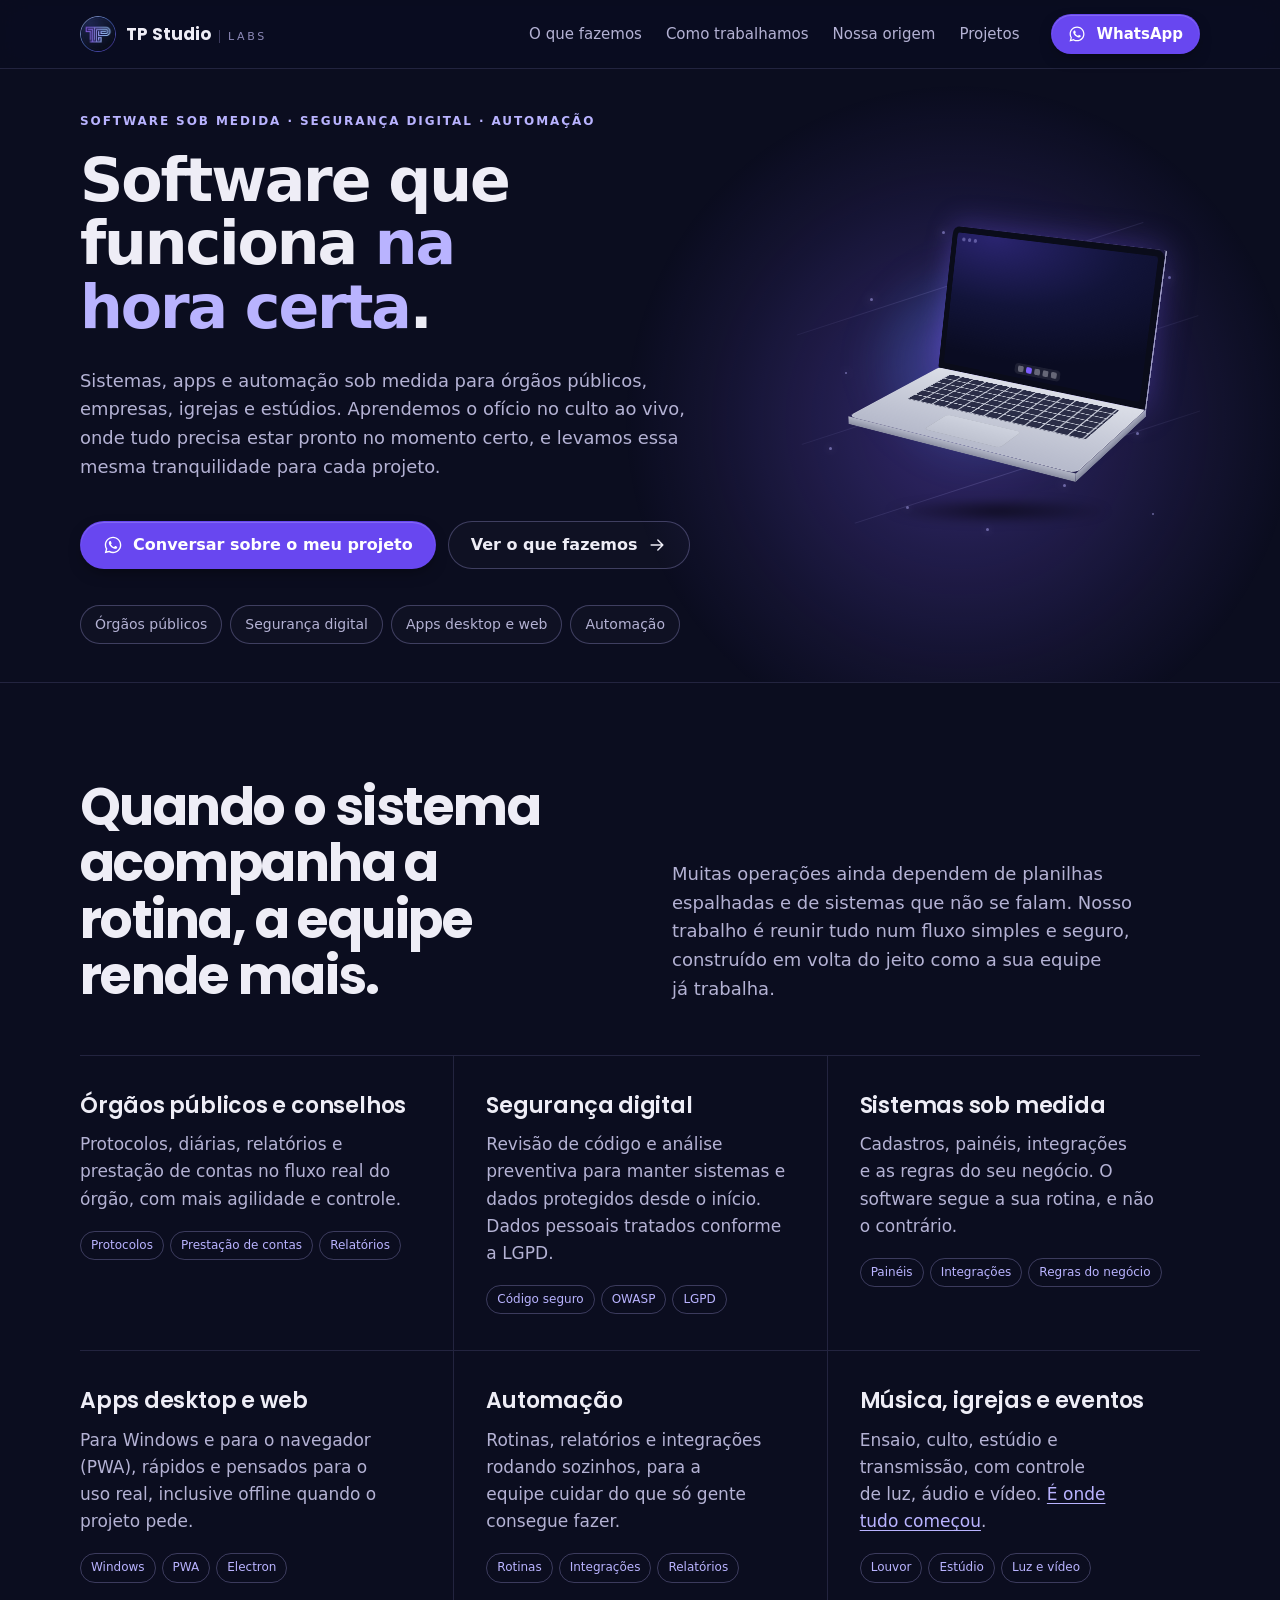
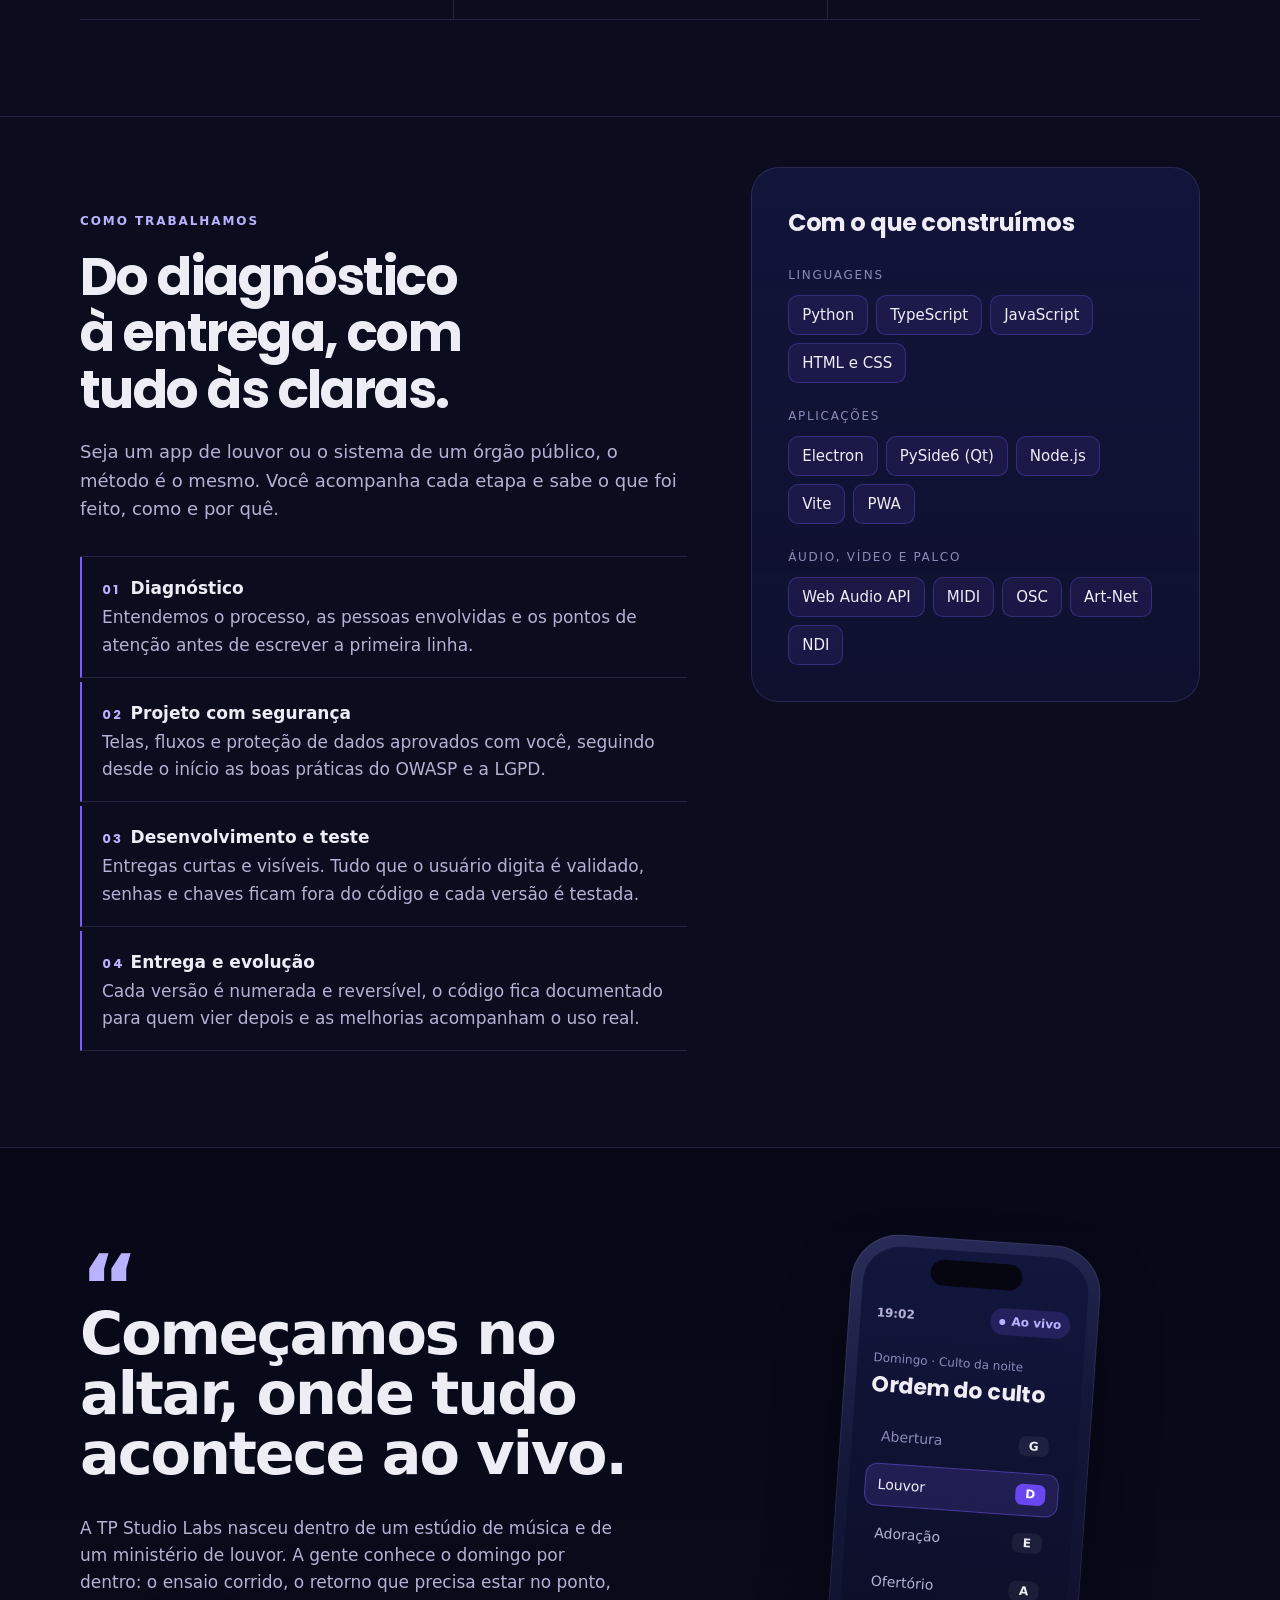
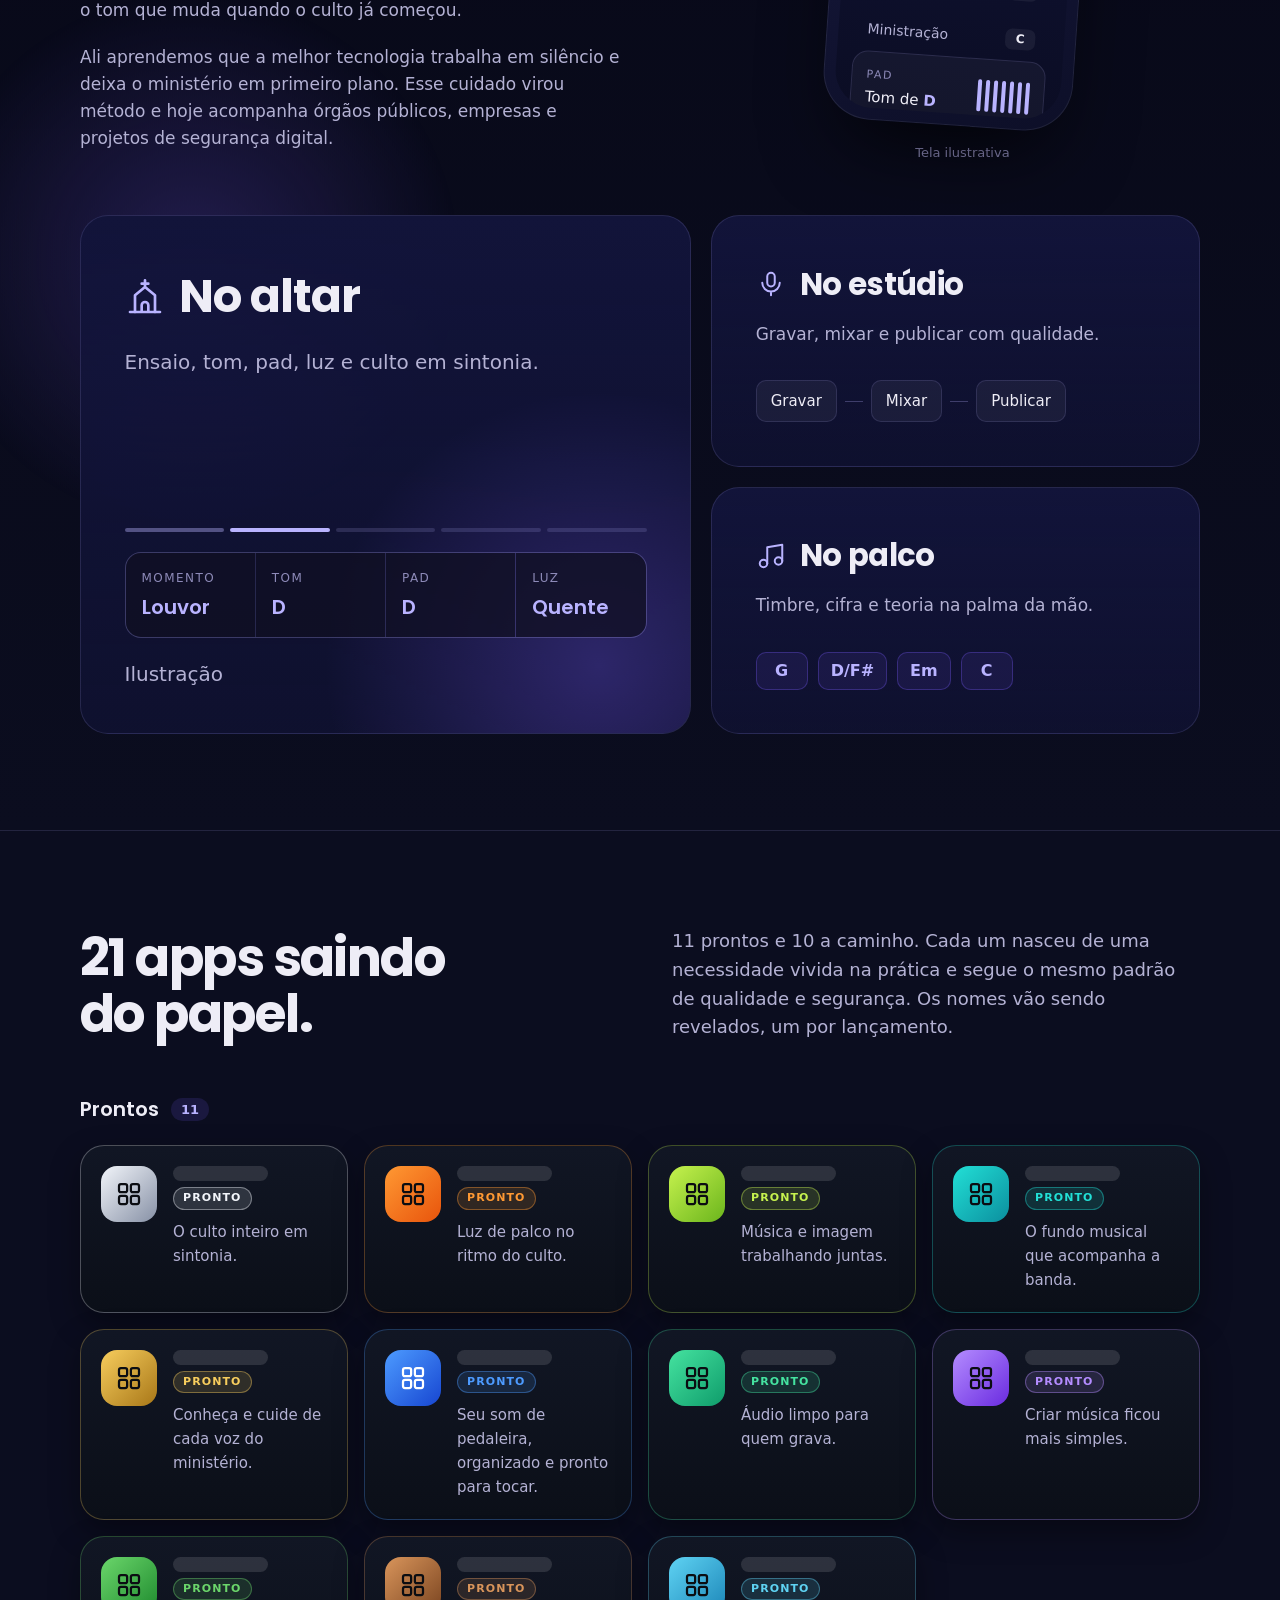
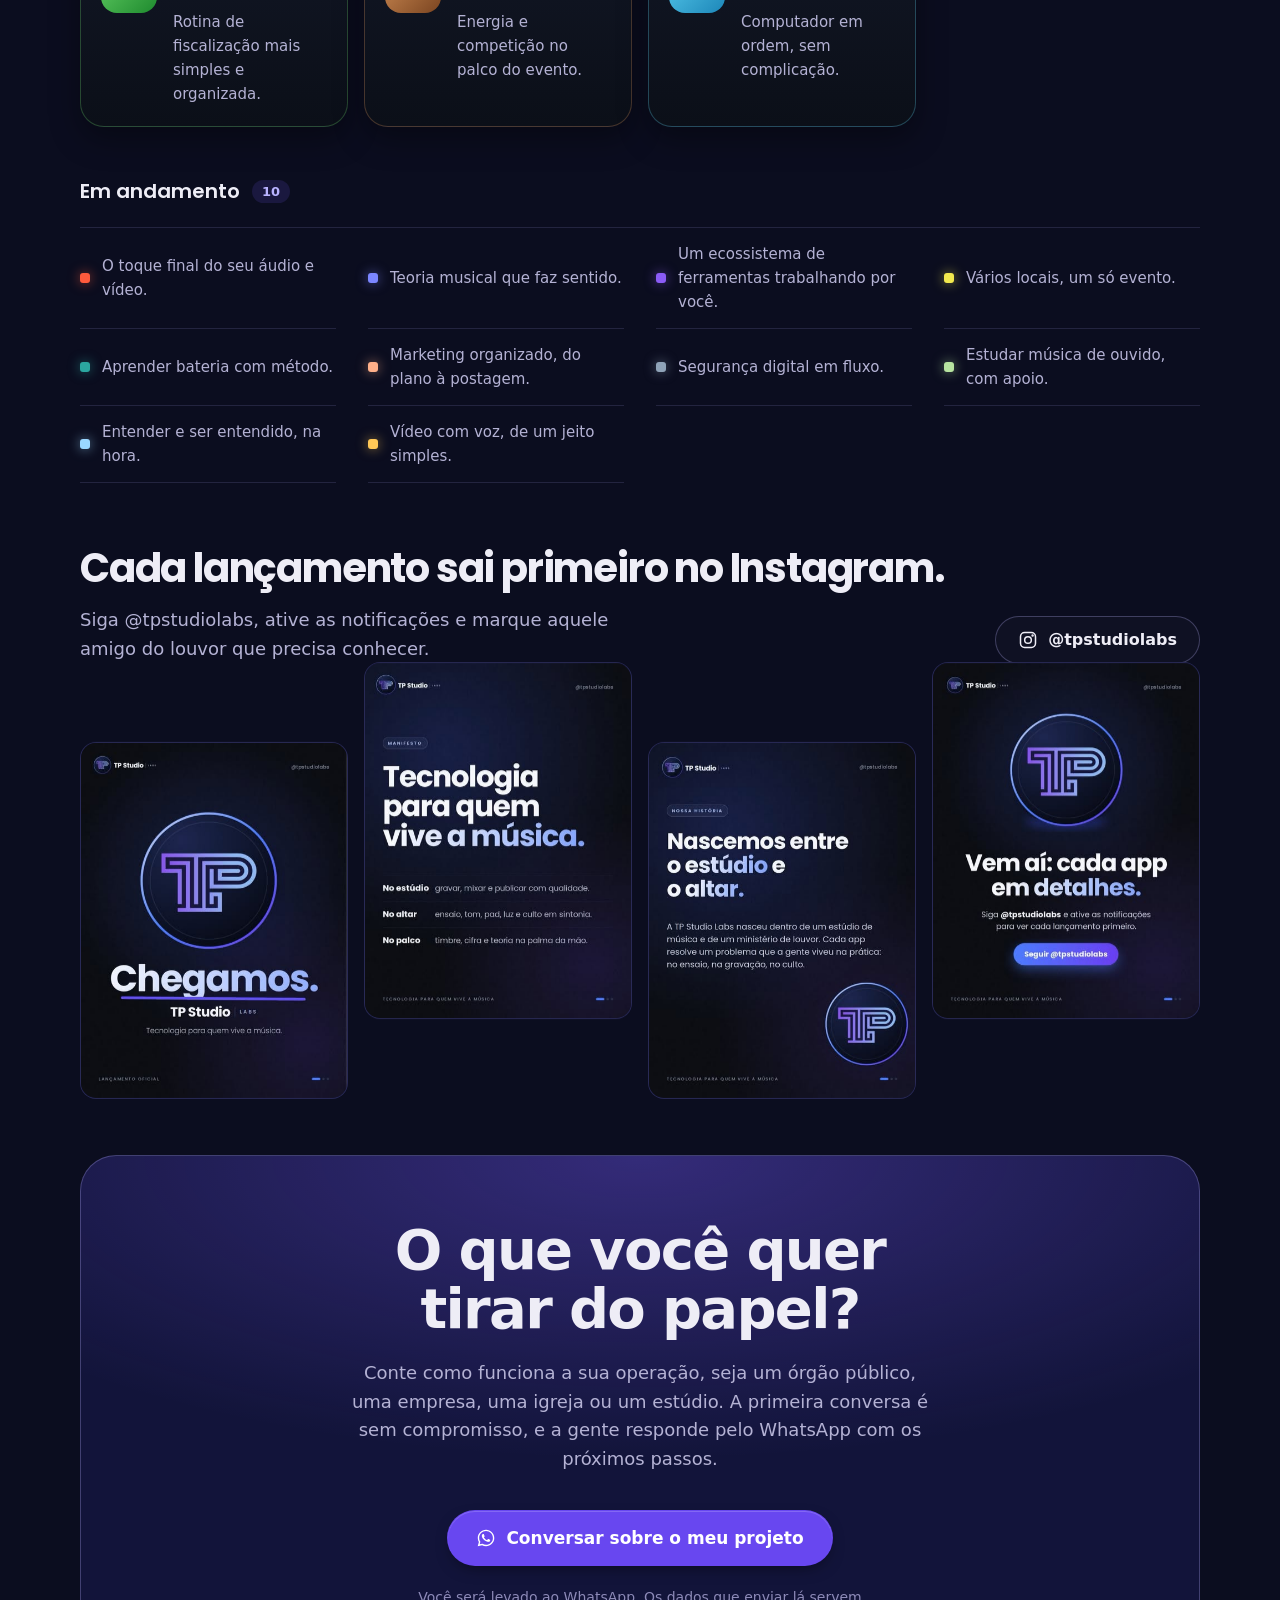
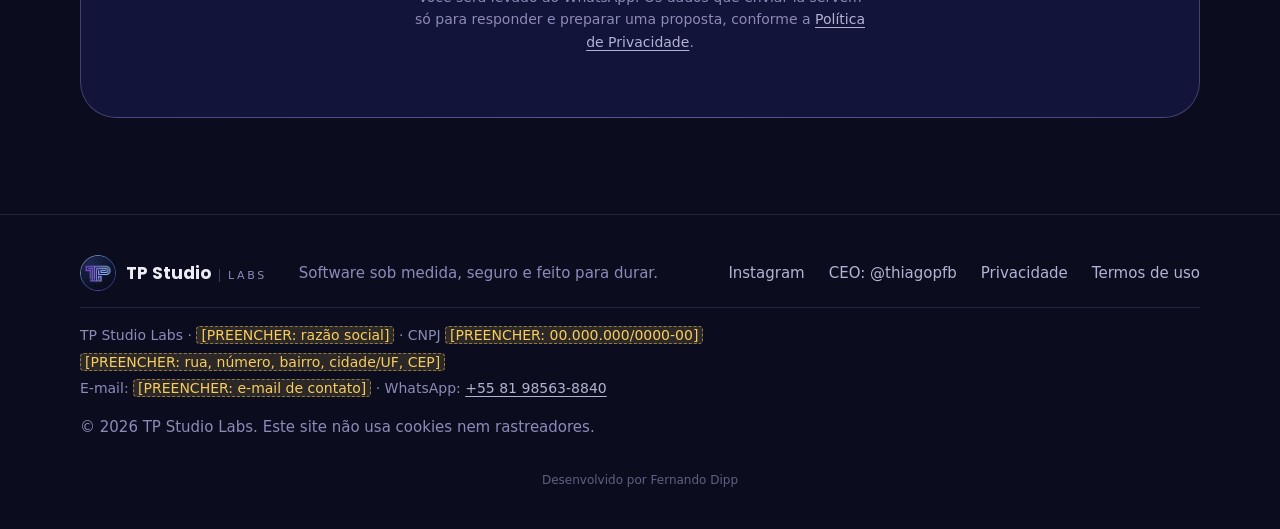
==== commit 1d912677: "Remove legenda do notebook 3D e enxuga espaçamentos - Tira "Ilustração" de baixo do notebook do hero" ====
--- a/index.html
+++ b/index.html
@@ -104,7 +104,6 @@
               </div>
             </div>
           </div>
-          <figcaption>Ilustração</figcaption>
         </figure>
       </div>
     </section>
@@ -156,7 +155,7 @@
       <div class="wrap">
         <div class="music">
           <div class="music__copy story__inner reveal">
-            <p class="story__mark" aria-hidden="true" data-parallax="0.18" data-parallax-ref=".music__copy">“</p>
+            <p class="story__mark" aria-hidden="true" data-parallax="0.08" data-parallax-ref=".music__copy">“</p>
             <h2 id="origem-t">Começamos no altar, onde tudo acontece ao vivo.</h2>
             <div class="story__body">
               <p>A TP Studio Labs nasceu dentro de um estúdio de música e de um ministério de louvor. A gente conhece o domingo por dentro: o ensaio corrido, o retorno que precisa estar no ponto, o tom que muda quando o culto já começou.</p>
--- a/styles.css
+++ b/styles.css
@@ -27,7 +27,7 @@
   --ease-out: cubic-bezier(0.16, 1, 0.3, 1);
 
   --gutter: clamp(16px, 4vw, 40px);
-  --section: clamp(88px, 12vw, 160px);
+  --section: clamp(64px, 7.5vw, 104px);
   color-scheme: dark;
 }
 
@@ -189,7 +189,7 @@
 /* Sections */
 .section { padding-block: var(--section); border-top: 1px solid var(--line); }
 .section__head.section__head--solo { grid-template-columns: 1fr; margin-bottom: clamp(28px, 2.6vw, 40px); }
-.section__head { display: grid; grid-template-columns: 1fr 1fr; gap: 24px 64px; align-items: end; margin-bottom: clamp(40px, 6vw, 72px); }
+.section__head { display: grid; grid-template-columns: 1fr 1fr; gap: 24px 64px; align-items: end; margin-bottom: clamp(32px, 4vw, 56px); }
 .section__head h2, .launch__head h3, .eng h2, .music h2 { font-weight: 700; font-size: clamp(2rem, 4.2vw, 3.25rem); line-height: 1.08; letter-spacing: -0.03em; }
 .section__head p, .launch__head p { color: var(--text-2); font-size: 1.125rem; max-width: 32em; }
 
@@ -255,7 +255,7 @@
 .services p { margin-top: 8px; color: var(--text-2); }
 
 /* Launch */
-.launch__head { display: flex; justify-content: space-between; align-items: end; gap: 32px; margin-bottom: clamp(40px, 5vw, 56px); }
+.launch__head { display: flex; justify-content: space-between; align-items: end; gap: 32px; margin-bottom: clamp(28px, 3vw, 40px); }
 .launch__head p { margin-top: 16px; }
 .feed { display: grid; grid-template-columns: repeat(4, 1fr); gap: 16px; }
 .feed a { display: block; border-radius: var(--r-md); overflow: hidden; border: 1px solid var(--line); background: var(--night-2); }
@@ -266,7 +266,7 @@
 .cta { border-top: 0; padding-top: 0; }
 .cta__box {
   position: relative; overflow: hidden; text-align: center;
-  padding: clamp(56px, 8vw, 104px) var(--gutter);
+  padding: clamp(40px, 5vw, 72px) var(--gutter);
   border-radius: 36px; border: 1px solid var(--line-strong);
   background: radial-gradient(120% 90% at 50% 0%, rgba(124, 92, 255, 0.32), transparent 60%), var(--night-2);
   display: grid; justify-items: center; gap: 20px;
@@ -450,7 +450,7 @@
 @keyframes dv-turn { to { transform: rotate(360deg); } }
 .device.is-paused, .device.is-paused * { animation-play-state: paused !important; }
 @media (max-width: 960px) { .device-wrap { width: min(100%, 420px); } }
-@media (max-width: 480px) { .device { --s: 0.68; } }
+@media (max-width: 480px) { .device { --s: 0.68; aspect-ratio: 1 / 0.78; } .device .laptop { top: 66%; } }
 
 /* Serviços: etiquetas */
 .services a { color: var(--lavender); }
@@ -475,7 +475,7 @@
 /* Projetos */
 .apps__group { display: flex; align-items: center; gap: 12px; font-size: 1.25rem; font-weight: 600; margin: 8px 0 20px; }
 .apps__group span { font: 600 0.8125rem/1 var(--font-body); padding: 5px 10px; border-radius: 999px; background: rgba(124, 92, 255, 0.14); color: var(--lavender); }
-.apps + .apps__group { margin-top: clamp(40px, 5vw, 64px); }
+.apps + .apps__group { margin-top: clamp(32px, 4vw, 48px); }
 .apps { display: grid; grid-template-columns: repeat(auto-fill, minmax(260px, 1fr)); gap: 16px; }
 .app {
   display: flex; gap: 16px; align-items: flex-start; padding: 20px; border-radius: 24px;
@@ -505,7 +505,7 @@
 .flow li.reveal:nth-child(4) { transition-delay: 0.18s; }
 
 /* Música: abertura da seção */
-.music { display: grid; grid-template-columns: 1.1fr 0.9fr; gap: clamp(32px, 5vw, 80px); align-items: center; margin-bottom: clamp(40px, 5vw, 64px); }
+.music { display: grid; grid-template-columns: 1.1fr 0.9fr; gap: clamp(32px, 5vw, 80px); align-items: center; margin-bottom: clamp(32px, 4vw, 48px); }
 .music__copy p:not(.eyebrow) { margin-top: 20px; color: var(--text-2); font-size: 1.125rem; max-width: 32em; }
 
 @media (max-width: 960px) {
@@ -542,13 +542,13 @@
 .music .story__inner h2 { font-size: clamp(2.25rem, 4.6vw, 4rem); max-width: 12em; }
 .music .story__body { grid-template-columns: 1fr; max-width: 34rem; font-size: clamp(1.0625rem, 1.3vw, 1.1875rem); }
 .music__copy .story__body p { margin-top: 0; max-width: none; font-size: inherit; }
-.music__copy p.story__mark { margin-top: 0; font-size: clamp(5rem, 9vw, 8rem); color: var(--lavender); max-width: none; }
+.music__copy p.story__mark { margin-top: 0; margin-bottom: -26px; font-size: clamp(4rem, 7vw, 6rem); color: var(--lavender); max-width: none; }
 
 /* ---- Projetos: lista compacta dos que estão a caminho ---- */
 .soon { display: grid; grid-template-columns: repeat(auto-fill, minmax(240px, 1fr)); gap: 0 32px; border-top: 1px solid var(--line); }
 .soon li { display: flex; align-items: center; gap: 12px; padding: 14px 0; border-bottom: 1px solid var(--line); color: var(--text-2); font-size: 0.9375rem; }
 .soon i { flex: none; width: 10px; height: 10px; border-radius: 3px; background: var(--a1); box-shadow: 0 0 12px color-mix(in srgb, var(--a1) 60%, transparent); }
-.launch { margin-top: clamp(64px, 8vw, 112px); }
+.launch { margin-top: clamp(48px, 5vw, 72px); }
 .launch__head h3 { font-size: clamp(1.75rem, 3.2vw, 2.5rem); }
 
 /* ---- CTA: aviso no ponto de contato ---- */
@@ -567,11 +567,11 @@
 
 /* ---- Páginas legais ---- */
 .nav__back { margin-left: auto; }
-.legal { padding-block: clamp(48px, 7vw, 96px); }
+.legal { padding-block: clamp(40px, 5vw, 72px); }
 .legal__inner { max-width: calc(46rem + 2 * var(--gutter)); }
 .legal h1 { font-weight: 800; font-size: clamp(2.25rem, 5vw, 3.5rem); line-height: 1.06; letter-spacing: -0.03em; }
 .legal__meta { margin-top: 12px; color: var(--text-3); font-size: 0.9375rem; }
-.legal h2 { margin-top: 48px; font-size: 1.5rem; font-weight: 700; letter-spacing: -0.02em; }
+.legal h2 { margin-top: 40px; font-size: 1.5rem; font-weight: 700; letter-spacing: -0.02em; }
 .legal h3 { margin-top: 28px; font-size: 1.125rem; font-weight: 600; }
 .legal p, .legal li { color: var(--text-2); }
 .legal p { margin-top: 14px; }
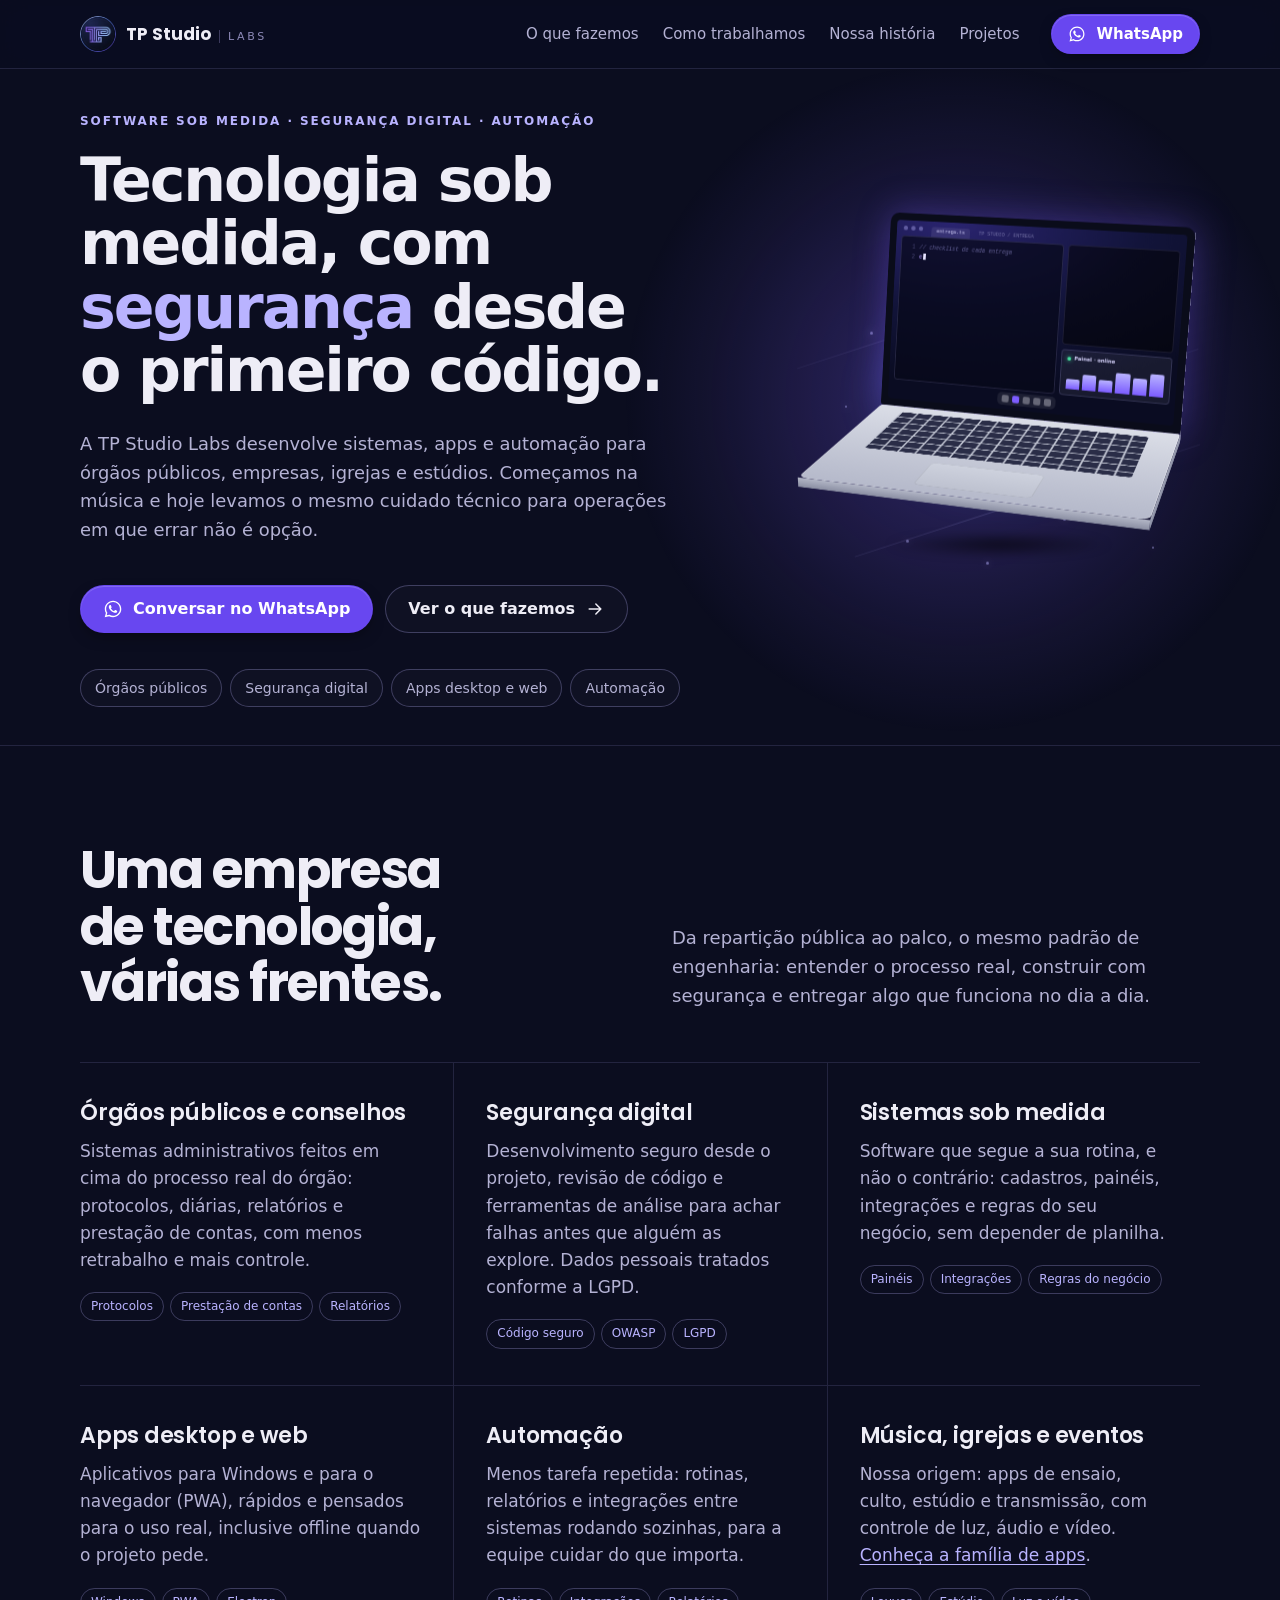
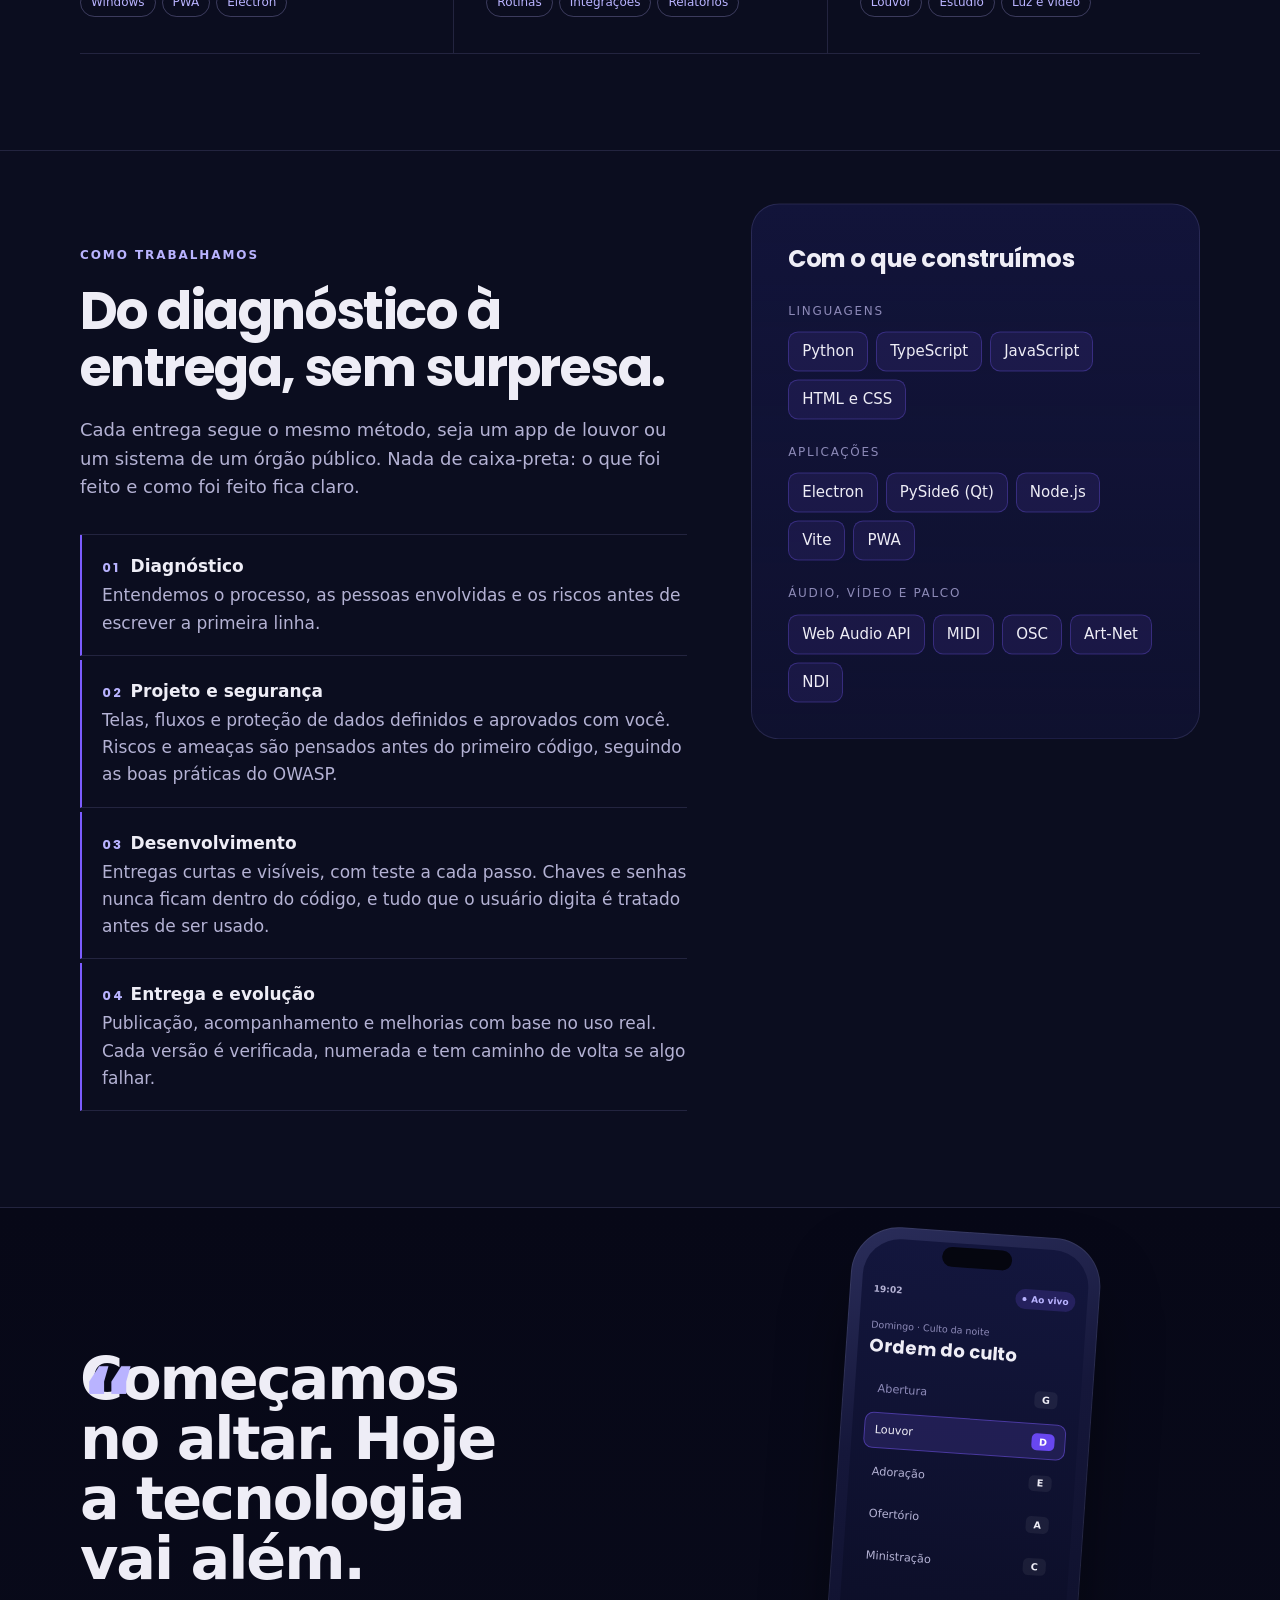
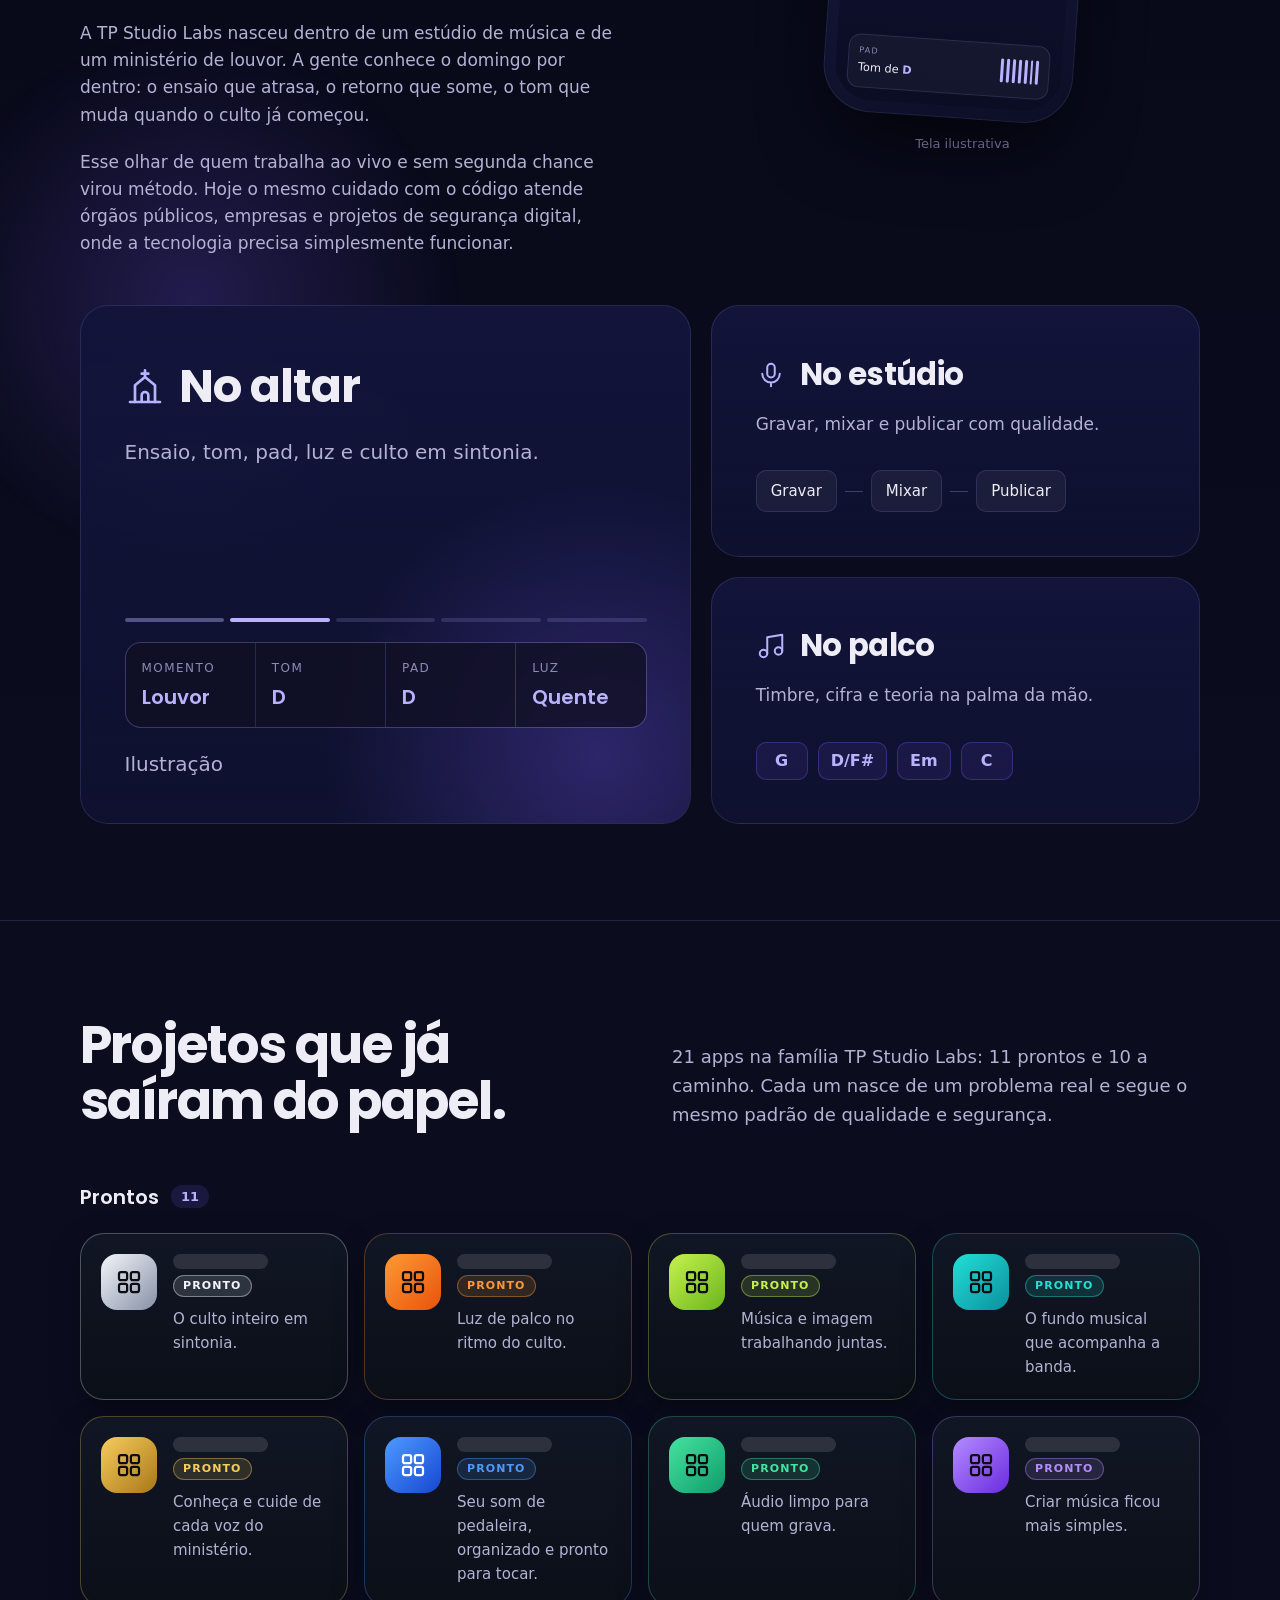
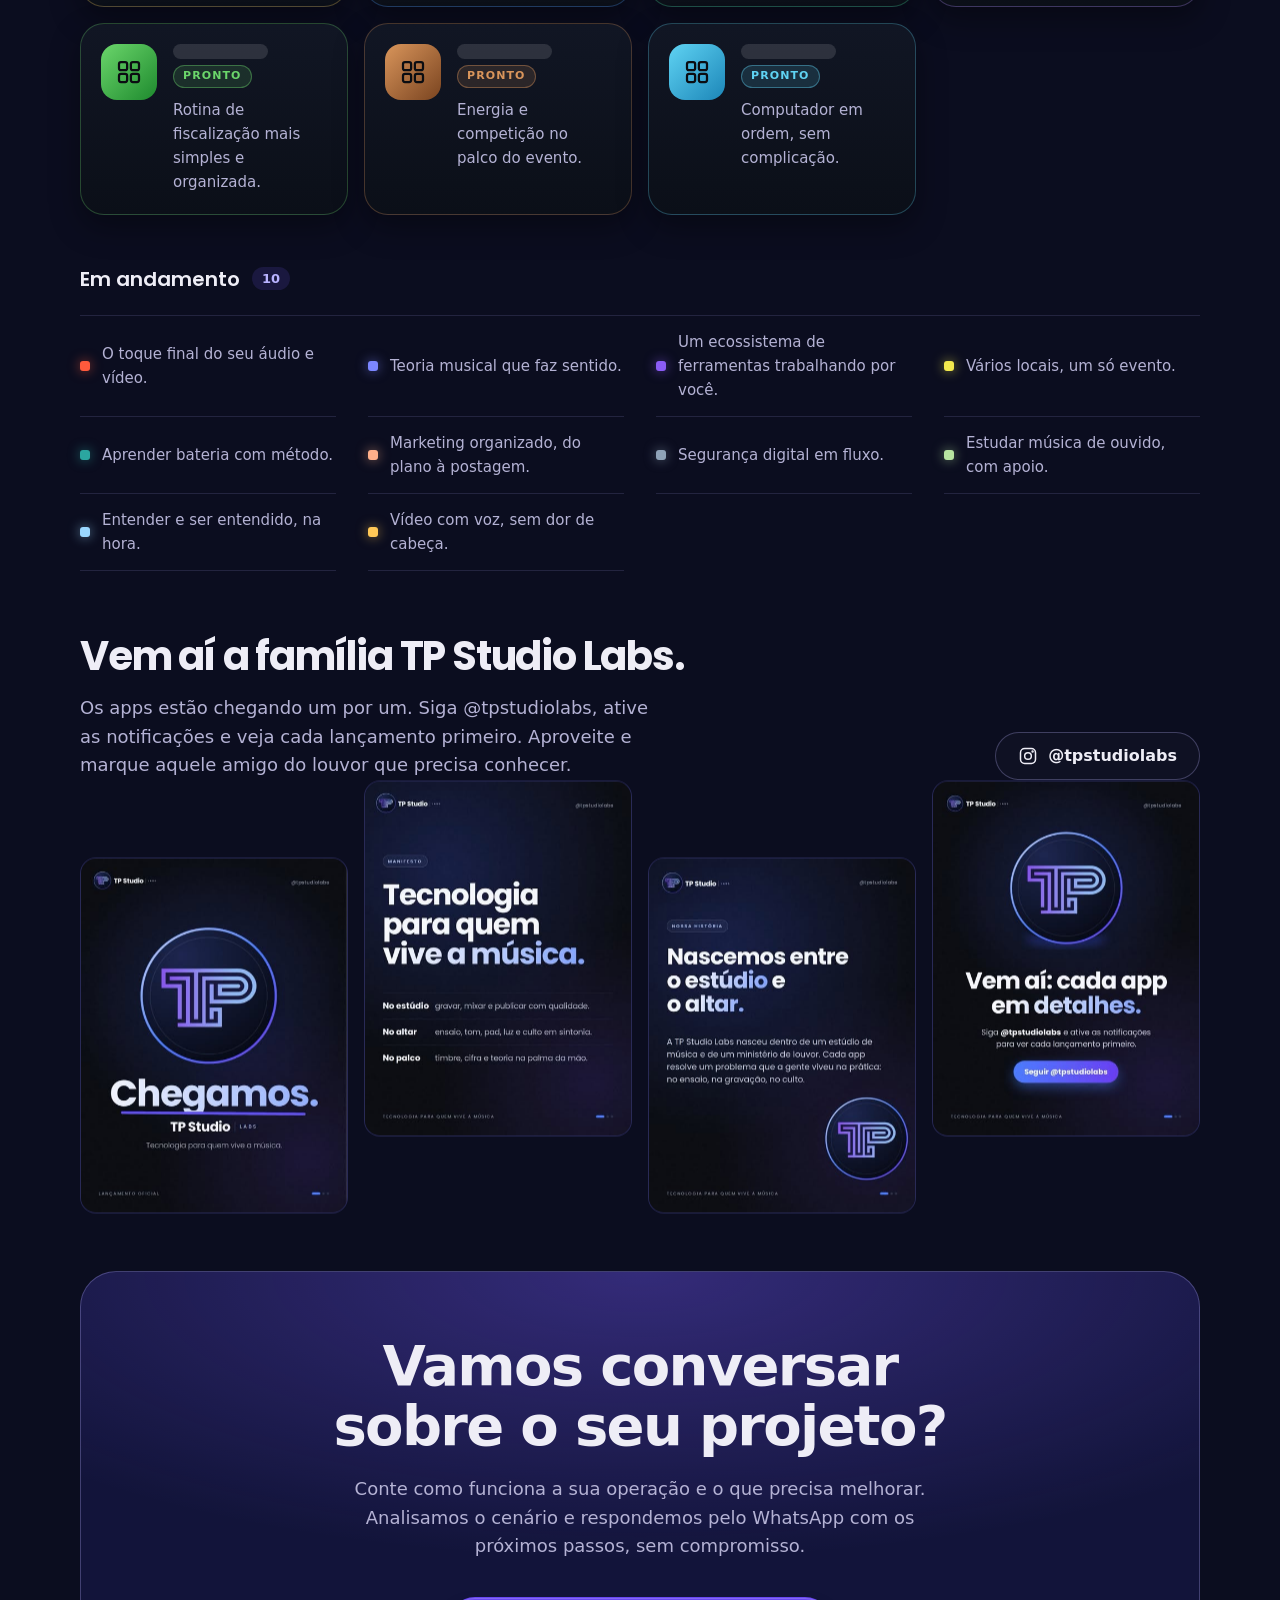
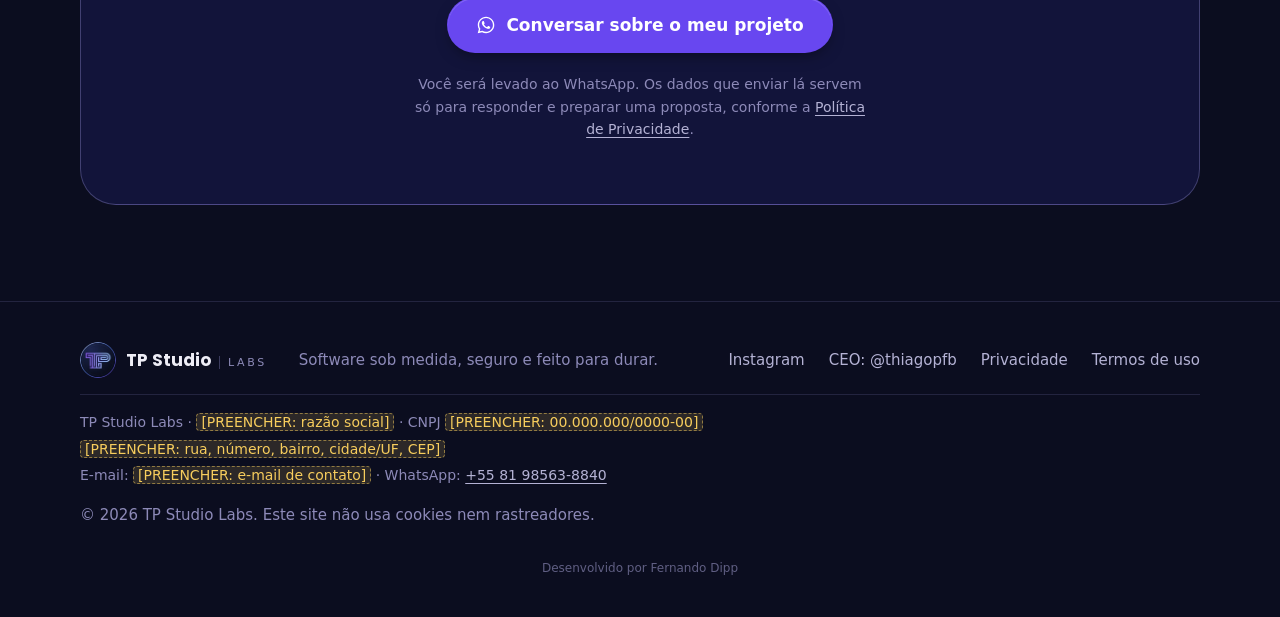
==== commit a10f269b: "Adota os textos da versão do CEO e troca o notebook giratório por tela com código Os títulos e texto" ====
--- a/index.html
+++ b/index.html
@@ -5,16 +5,16 @@
   <meta name="viewport" content="width=device-width, initial-scale=1">
   <meta http-equiv="Content-Security-Policy" content="default-src 'self'; script-src 'self' 'sha256-qOhFsq0QMV2REqNwk5hGH5bZE9SkX6gt6yeyKdYPv+U='; style-src 'self' 'unsafe-inline'; img-src 'self'; font-src 'self'; connect-src 'none'; object-src 'none'; base-uri 'self'; form-action 'none'; upgrade-insecure-requests">
   <meta name="referrer" content="strict-origin-when-cross-origin">
-  <title>TP Studio Labs · Software sob medida, seguro e feito para durar</title>
-  <meta name="description" content="Sistemas, apps e automação sob medida para órgãos públicos, empresas, igrejas e estúdios, com segurança desde o projeto e o cuidado de quem vive o ao vivo.">
+  <title>TP Studio Labs · Software sob medida e segurança digital</title>
+  <meta name="description" content="Sistemas, apps e automação sob medida para órgãos públicos, empresas, igrejas e estúdios, com segurança digital desde o projeto. Feitos por quem conhece a pressão do ao vivo.">
   <meta name="theme-color" content="#0b0d1f">
-  <meta property="og:title" content="TP Studio Labs · Software que funciona na hora certa">
-  <meta property="og:description" content="Aprendemos tecnologia no culto ao vivo, onde tudo precisa estar pronto no momento certo. Hoje criamos sistemas, apps e automação sob medida, com segurança desde o projeto.">
+  <meta property="og:title" content="TP Studio Labs">
+  <meta property="og:description" content="Software sob medida, seguro e feito para durar. De órgãos públicos ao palco.">
   <meta property="og:image" content="assets/img/DeQyDjqIQsF.jpg">
   <link rel="icon" href="assets/img/perfil.jpg">
   <link rel="preload" href="assets/fonts/poppins-800.woff2" as="font" type="font/woff2" crossorigin>
   <link rel="preload" href="assets/fonts/inter-latin.woff2" as="font" type="font/woff2" crossorigin>
-  <link rel="stylesheet" href="styles.css">
+  <link rel="stylesheet" href="styles.css?v=4">
   <script>document.documentElement.classList.add("js")</script>
 </head>
 <body>
@@ -38,7 +38,7 @@
       <nav class="nav__links" aria-label="Seções">
         <a href="#servicos">O que fazemos</a>
         <a href="#metodo">Como trabalhamos</a>
-        <a href="#origem">Nossa origem</a>
+        <a href="#origem">Nossa história</a>
         <a href="#projetos">Projetos</a>
       </nav>
       <a class="btn btn--sm btn--primary" data-whatsapp href="https://wa.me/5581985638840?text=Ol%C3%A1%2C%20TP%20Studio%20Labs%21%20Vim%20pelo%20site%20e%20quero%20conversar." target="_blank" rel="noopener">
@@ -54,11 +54,11 @@
       <div class="wrap hero__inner">
         <div class="hero__copy">
           <p class="eyebrow">Software sob medida · Segurança digital · Automação</p>
-          <h1 class="hero__title">Software que funciona <span class="hl">na hora certa</span>.</h1>
-          <p class="hero__lead">Sistemas, apps e automação sob medida para órgãos públicos, empresas, igrejas e estúdios. Aprendemos o ofício no culto ao vivo, onde tudo precisa estar pronto no momento certo, e levamos essa mesma tranquilidade para cada projeto.</p>
+          <h1 class="hero__title">Tecnologia sob medida, com <span class="hl">segurança</span> desde o primeiro código.</h1>
+          <p class="hero__lead">A TP Studio Labs desenvolve sistemas, apps e automação para órgãos públicos, empresas, igrejas e estúdios. Começamos na música e hoje levamos o mesmo cuidado técnico para operações em que errar não é opção.</p>
           <div class="hero__actions">
             <a class="btn btn--primary" data-whatsapp href="https://wa.me/5581985638840?text=Ol%C3%A1%2C%20TP%20Studio%20Labs%21%20Vim%20pelo%20site%20e%20quero%20conversar." target="_blank" rel="noopener">
-              <svg aria-hidden="true"><use href="#i-whatsapp"/></svg><span>Conversar sobre o meu projeto</span>
+              <svg aria-hidden="true"><use href="#i-whatsapp"/></svg><span>Conversar no WhatsApp</span>
             </a>
             <a class="btn btn--ghost" href="#servicos">
               <span>Ver o que fazemos</span><svg aria-hidden="true"><use href="#i-arrow"/></svg>
@@ -70,7 +70,7 @@
         </div>
 
         <figure class="device-wrap" data-parallax="-0.08">
-          <div class="device" role="img" aria-label="Ilustração animada de um notebook prateado flutuando e girando devagar, com janelas de programas abrindo e fechando na tela">
+          <div class="device" role="img" aria-label="Ilustração de um notebook escrevendo o checklist de entrega de software: entradas validadas, segredos fora do código, acessos mínimos, dados conforme a LGPD, testes passando e versão numerada">
             <div class="device__glow" aria-hidden="true"></div>
             <div class="device__lines" aria-hidden="true"><i></i><i></i><i></i></div>
             <div class="device__dust" aria-hidden="true"><i></i><i></i><i></i><i></i><i></i><i></i><i></i><i></i><i></i><i></i><i></i><i></i></div>
@@ -87,11 +87,17 @@
                   <div class="lid">
                     <div class="lid__face lid__face--screen">
                       <div class="scr">
-                        <div class="scr__bar"><i></i><i></i><i></i></div>
-                        <div class="win win--code"><b style="--w:62%"></b><b style="--w:44%;--c:var(--lavender)"></b><b style="--w:78%"></b><b style="--w:30%;--c:#8fe3c0"></b><b style="--w:56%"></b><b style="--w:68%;--c:var(--lavender)"></b></div>
-                        <div class="win win--chart"><b style="--h:42%"></b><b style="--h:66%"></b><b style="--h:50%"></b><b style="--h:84%"></b><b style="--h:70%"></b><b style="--h:92%"></b></div>
-                        <div class="win win--progress"><span class="ring"></span><span class="prog"><b></b></span><span class="prog prog--2"><b></b></span></div>
-                        <div class="win win--apps"><b style="--c:#7c5cff"></b><b style="--c:#22e0d6"></b><b style="--c:#ff9933"></b><b style="--c:#45e3a0"></b><b style="--c:#4d9bff"></b><b style="--c:#f7cd5d"></b></div>
+                        <div class="scr__bar"><i></i><i></i><i></i><span class="scr__tab">entrega.ts</span><span class="scr__tab scr__tab--off">TP STUDIO / ENTREGA</span></div>
+                        <div class="ide">
+                          <pre class="ide__code" data-code><span class="ln"><span class="c">// checklist de cada entrega</span></span><span class="ln"><span class="k">entrega</span>.<span class="f">verificar</span>({</span><span class="ln">  entradas: <span class="s">'validadas'</span>,</span><span class="ln">  segredos: <span class="s">'fora do código'</span>,</span><span class="ln">  acessos:  <span class="s">'mínimo necessário'</span>,</span><span class="ln">  dados:    <span class="s">'LGPD'</span>,</span><span class="ln">  testes:   <span class="s">'passando'</span>,</span><span class="ln">  versao:   <span class="s">'numerada e reversível'</span>,</span><span class="ln">})</span></pre>
+                          <div class="ide__side">
+                            <div class="term" data-term><p>$ npm test</p><p class="ok">✓ testes passando</p><p>$ npm run verificar</p><p class="ok">✓ verificações ok</p><p class="run">▶ pronto para publicar</p></div>
+                            <div class="panel">
+                              <p class="panel__head"><span class="panel__dot"></span>Painel · online</p>
+                              <div class="panel__chart"><b style="--h:42%"></b><b style="--h:66%"></b><b style="--h:50%"></b><b style="--h:84%"></b><b style="--h:70%"></b><b style="--h:92%"></b></div>
+                            </div>
+                          </div>
+                        </div>
                         <div class="scr__dock"><i></i><i></i><i></i><i></i><i></i></div>
                       </div>
                     </div>
@@ -112,16 +118,16 @@
     <section class="section" id="servicos" aria-labelledby="servicos-t">
       <div class="wrap">
         <div class="section__head">
-          <h2 id="servicos-t">Quando o sistema acompanha a rotina, a equipe rende mais.</h2>
-          <p>Muitas operações ainda dependem de planilhas espalhadas e de sistemas que não se falam. Nosso trabalho é reunir tudo num fluxo simples e seguro, construído em volta do jeito como a sua equipe já trabalha.</p>
+          <h2 id="servicos-t">Uma empresa de tecnologia, várias frentes.</h2>
+          <p>Da repartição pública ao palco, o mesmo padrão de engenharia: entender o processo real, construir com segurança e entregar algo que funciona no dia a dia.</p>
         </div>
         <ul class="services">
-          <li class="reveal"><h3>Órgãos públicos e conselhos</h3><p>Protocolos, diárias, relatórios e prestação de contas no fluxo real do órgão, com mais agilidade e controle.</p><ul class="tags"><li>Protocolos</li><li>Prestação de contas</li><li>Relatórios</li></ul></li>
-          <li class="reveal"><h3>Segurança digital</h3><p>Revisão de código e análise preventiva para manter sistemas e dados protegidos desde o início. Dados pessoais tratados conforme a LGPD.</p><ul class="tags"><li>Código seguro</li><li>OWASP</li><li>LGPD</li></ul></li>
-          <li class="reveal"><h3>Sistemas sob medida</h3><p>Cadastros, painéis, integrações e as regras do seu negócio. O software segue a sua rotina, e não o contrário.</p><ul class="tags"><li>Painéis</li><li>Integrações</li><li>Regras do negócio</li></ul></li>
-          <li class="reveal"><h3>Apps desktop e web</h3><p>Para Windows e para o navegador (PWA), rápidos e pensados para o uso real, inclusive offline quando o projeto pede.</p><ul class="tags"><li>Windows</li><li>PWA</li><li>Electron</li></ul></li>
-          <li class="reveal"><h3>Automação</h3><p>Rotinas, relatórios e integrações rodando sozinhos, para a equipe cuidar do que só gente consegue fazer.</p><ul class="tags"><li>Rotinas</li><li>Integrações</li><li>Relatórios</li></ul></li>
-          <li class="reveal"><h3>Música, igrejas e eventos</h3><p>Ensaio, culto, estúdio e transmissão, com controle de luz, áudio e vídeo. <a href="#origem">É onde tudo começou</a>.</p><ul class="tags"><li>Louvor</li><li>Estúdio</li><li>Luz e vídeo</li></ul></li>
+          <li class="reveal"><h3>Órgãos públicos e conselhos</h3><p>Sistemas administrativos feitos em cima do processo real do órgão: protocolos, diárias, relatórios e prestação de contas, com menos retrabalho e mais controle.</p><ul class="tags"><li>Protocolos</li><li>Prestação de contas</li><li>Relatórios</li></ul></li>
+          <li class="reveal"><h3>Segurança digital</h3><p>Desenvolvimento seguro desde o projeto, revisão de código e ferramentas de análise para achar falhas antes que alguém as explore. Dados pessoais tratados conforme a LGPD.</p><ul class="tags"><li>Código seguro</li><li>OWASP</li><li>LGPD</li></ul></li>
+          <li class="reveal"><h3>Sistemas sob medida</h3><p>Software que segue a sua rotina, e não o contrário: cadastros, painéis, integrações e regras do seu negócio, sem depender de planilha.</p><ul class="tags"><li>Painéis</li><li>Integrações</li><li>Regras do negócio</li></ul></li>
+          <li class="reveal"><h3>Apps desktop e web</h3><p>Aplicativos para Windows e para o navegador (PWA), rápidos e pensados para o uso real, inclusive offline quando o projeto pede.</p><ul class="tags"><li>Windows</li><li>PWA</li><li>Electron</li></ul></li>
+          <li class="reveal"><h3>Automação</h3><p>Menos tarefa repetida: rotinas, relatórios e integrações entre sistemas rodando sozinhas, para a equipe cuidar do que importa.</p><ul class="tags"><li>Rotinas</li><li>Integrações</li><li>Relatórios</li></ul></li>
+          <li class="reveal"><h3>Música, igrejas e eventos</h3><p>Nossa origem: apps de ensaio, culto, estúdio e transmissão, com controle de luz, áudio e vídeo. <a href="#origem">Conheça a família de apps</a>.</p><ul class="tags"><li>Louvor</li><li>Estúdio</li><li>Luz e vídeo</li></ul></li>
         </ul>
       </div>
     </section>
@@ -131,13 +137,13 @@
       <div class="wrap eng">
         <div class="eng__copy reveal">
           <p class="eyebrow">Como trabalhamos</p>
-          <h2 id="metodo-t">Do diagnóstico à entrega, com tudo às claras.</h2>
-          <p class="eng__lead">Seja um app de louvor ou o sistema de um órgão público, o método é o mesmo. Você acompanha cada etapa e sabe o que foi feito, como e por quê.</p>
+          <h2 id="metodo-t">Do diagnóstico à entrega, sem surpresa.</h2>
+          <p class="eng__lead">Cada entrega segue o mesmo método, seja um app de louvor ou um sistema de um órgão público. Nada de caixa-preta: o que foi feito e como foi feito fica claro.</p>
           <ol class="care">
-            <li><strong><span class="care__n">01</span>Diagnóstico</strong>Entendemos o processo, as pessoas envolvidas e os pontos de atenção antes de escrever a primeira linha.</li>
-            <li><strong><span class="care__n">02</span>Projeto com segurança</strong>Telas, fluxos e proteção de dados aprovados com você, seguindo desde o início as boas práticas do OWASP e a LGPD.</li>
-            <li><strong><span class="care__n">03</span>Desenvolvimento e teste</strong>Entregas curtas e visíveis. Tudo que o usuário digita é validado, senhas e chaves ficam fora do código e cada versão é testada.</li>
-            <li><strong><span class="care__n">04</span>Entrega e evolução</strong>Cada versão é numerada e reversível, o código fica documentado para quem vier depois e as melhorias acompanham o uso real.</li>
+            <li><strong><span class="care__n">01</span>Diagnóstico</strong>Entendemos o processo, as pessoas envolvidas e os riscos antes de escrever a primeira linha.</li>
+            <li><strong><span class="care__n">02</span>Projeto e segurança</strong>Telas, fluxos e proteção de dados definidos e aprovados com você. Riscos e ameaças são pensados antes do primeiro código, seguindo as boas práticas do OWASP.</li>
+            <li><strong><span class="care__n">03</span>Desenvolvimento</strong>Entregas curtas e visíveis, com teste a cada passo. Chaves e senhas nunca ficam dentro do código, e tudo que o usuário digita é tratado antes de ser usado.</li>
+            <li><strong><span class="care__n">04</span>Entrega e evolução</strong>Publicação, acompanhamento e melhorias com base no uso real. Cada versão é verificada, numerada e tem caminho de volta se algo falhar.</li>
           </ol>
         </div>
         <aside class="eng__stack reveal" aria-labelledby="stack-t" data-parallax="-0.05" data-parallax-ref=".eng">
@@ -156,10 +162,10 @@
         <div class="music">
           <div class="music__copy story__inner reveal">
             <p class="story__mark" aria-hidden="true" data-parallax="0.08" data-parallax-ref=".music__copy">“</p>
-            <h2 id="origem-t">Começamos no altar, onde tudo acontece ao vivo.</h2>
+            <h2 id="origem-t">Começamos no altar. Hoje a tecnologia vai além.</h2>
             <div class="story__body">
-              <p>A TP Studio Labs nasceu dentro de um estúdio de música e de um ministério de louvor. A gente conhece o domingo por dentro: o ensaio corrido, o retorno que precisa estar no ponto, o tom que muda quando o culto já começou.</p>
-              <p>Ali aprendemos que a melhor tecnologia trabalha em silêncio e deixa o ministério em primeiro plano. Esse cuidado virou método e hoje acompanha órgãos públicos, empresas e projetos de segurança digital.</p>
+              <p>A TP Studio Labs nasceu dentro de um estúdio de música e de um ministério de louvor. A gente conhece o domingo por dentro: o ensaio que atrasa, o retorno que some, o tom que muda quando o culto já começou.</p>
+              <p>Esse olhar de quem trabalha ao vivo e sem segunda chance virou método. Hoje o mesmo cuidado com o código atende órgãos públicos, empresas e projetos de segurança digital, onde a tecnologia precisa simplesmente funcionar.</p>
             </div>
           </div>
           <figure class="phone-wrap reveal" data-parallax="-0.1" data-parallax-ref=".music">
@@ -231,8 +237,8 @@
     <section class="section" id="projetos" aria-labelledby="projetos-t">
       <div class="wrap">
         <div class="section__head">
-          <h2 id="projetos-t">21 apps saindo do papel.</h2>
-          <p>11 prontos e 10 a caminho. Cada um nasceu de uma necessidade vivida na prática e segue o mesmo padrão de qualidade e segurança. Os nomes vão sendo revelados, um por lançamento.</p>
+          <h2 id="projetos-t">Projetos que já saíram do papel.</h2>
+          <p>21 apps na família TP Studio Labs: 11 prontos e 10 a caminho. Cada um nasce de um problema real e segue o mesmo padrão de qualidade e segurança.</p>
         </div>
         <h3 class="apps__group">Prontos <span>11</span></h3>
         <ul class="apps">
@@ -259,14 +265,14 @@
           <li style="--a1:#8FA3B8"><i aria-hidden="true"></i>Segurança digital em fluxo.</li>
           <li style="--a1:#B7E4A0"><i aria-hidden="true"></i>Estudar música de ouvido, com apoio.</li>
           <li style="--a1:#9AD7FF"><i aria-hidden="true"></i>Entender e ser entendido, na hora.</li>
-          <li style="--a1:#FFC857"><i aria-hidden="true"></i>Vídeo com voz, de um jeito simples.</li>
+          <li style="--a1:#FFC857"><i aria-hidden="true"></i>Vídeo com voz, sem dor de cabeça.</li>
         </ul>
 
         <div class="launch">
           <div class="launch__head">
             <div>
-              <h3>Cada lançamento sai primeiro no Instagram.</h3>
-              <p>Siga @tpstudiolabs, ative as notificações e marque aquele amigo do louvor que precisa conhecer.</p>
+              <h3>Vem aí a família TP Studio Labs.</h3>
+              <p>Os apps estão chegando um por um. Siga @tpstudiolabs, ative as notificações e veja cada lançamento primeiro. Aproveite e marque aquele amigo do louvor que precisa conhecer.</p>
             </div>
             <a class="btn btn--ghost" href="https://www.instagram.com/tpstudiolabs/" target="_blank" rel="noopener">
               <svg aria-hidden="true"><use href="#i-instagram"/></svg><span>@tpstudiolabs</span>
@@ -285,8 +291,8 @@
     <!-- 6. Conversão -->
     <section class="section cta" aria-labelledby="cta-t">
       <div class="wrap"><div class="cta__box reveal">
-        <h2 id="cta-t">O que você quer tirar do papel?</h2>
-        <p>Conte como funciona a sua operação, seja um órgão público, uma empresa, uma igreja ou um estúdio. A primeira conversa é sem compromisso, e a gente responde pelo WhatsApp com os próximos passos.</p>
+        <h2 id="cta-t">Vamos conversar sobre o seu projeto?</h2>
+        <p>Conte como funciona a sua operação e o que precisa melhorar. Analisamos o cenário e respondemos pelo WhatsApp com os próximos passos, sem compromisso.</p>
         <a class="btn btn--primary btn--lg" data-whatsapp href="https://wa.me/5581985638840?text=Ol%C3%A1%2C%20TP%20Studio%20Labs%21%20Vim%20pelo%20site%20e%20quero%20conversar." target="_blank" rel="noopener">
           <svg aria-hidden="true"><use href="#i-whatsapp"/></svg><span>Conversar sobre o meu projeto</span>
         </a>
@@ -319,6 +325,6 @@
   </footer>
 
 
-  <script src="main.js" defer></script>
+  <script src="main.js?v=4" defer></script>
 </body>
 </html>
--- a/styles.css
+++ b/styles.css
@@ -326,7 +326,7 @@
 /* Hero: notebook 3D (só CSS). Gira em Y em 20s, flutua e mostra janelas abstratas. */
 .device-wrap { margin: 0; justify-self: center; width: min(100%, 460px); display: grid; gap: 6px; }
 .device-wrap figcaption { font-size: 0.8125rem; color: var(--text-3); text-align: center; }
-.device { --s: 0.84; position: relative; aspect-ratio: 1 / 0.92; perspective: 1100px; perspective-origin: 50% 35%; }
+.device { --s: 1; position: relative; aspect-ratio: 1 / 0.92; perspective: 1100px; perspective-origin: 50% 35%; }
 .device__glow {
   position: absolute; inset: 8% 6% 14%; border-radius: 50%;
   background: radial-gradient(closest-side, rgba(124, 92, 255, 0.5), rgba(77, 155, 255, 0.16) 55%, transparent 75%);
@@ -360,16 +360,14 @@
 .device__shadow {
   position: absolute; left: 22%; right: 22%; bottom: 9%; height: 26px; border-radius: 50%;
   background: radial-gradient(closest-side, rgba(0, 0, 0, 0.6), transparent); filter: blur(4px);
-  animation: dv-shadow 6s ease-in-out infinite;
-}
-.device__float { position: absolute; inset: 0; transform-style: preserve-3d; animation: dv-bob 6s ease-in-out infinite; }
+}
+.device__float { position: absolute; inset: 0; transform-style: preserve-3d; }
 .device__tilt { position: absolute; inset: 0; transform-style: preserve-3d; transform: scale(var(--s)) rotateX(-17deg); }
 
 .laptop {
-  --w: 300px; --d: 200px; --t: 10px; --h: 194px; --lt: 6px;
+  --w: 340px; --d: 220px; --t: 10px; --h: 218px; --lt: 6px;
   position: absolute; left: 50%; top: 64%; width: 0; height: 0;
-  transform-style: preserve-3d; transform: rotateY(-30deg);
-  animation: dv-spin 20s linear infinite;
+  transform-style: preserve-3d; transform: rotateY(-16deg);
 }
 .lb, .lid__face, .lid__edge { position: absolute; backface-visibility: hidden; }
 .lb { background: #9ea2b4; }
@@ -405,51 +403,51 @@
 .lid__edge--left { left: calc(var(--w) / -2 - var(--lt) / 2); transform: rotateY(-90deg); }
 .lid__edge--right { left: calc(var(--w) / 2 - var(--lt) / 2); transform: rotateY(90deg); }
 
-/* Tela: janelas abstratas, sem texto legível */
+/* Tela: editor com código sendo escrito, terminal e painel em execução */
 .scr { position: relative; height: 100%; border-radius: 4px; overflow: hidden; background: radial-gradient(120% 90% at 20% 0%, #2a2470, #12143a 55%, #0a0c22); }
 .scr__bar { display: flex; gap: 4px; padding: 6px 8px; }
 .scr__bar i { width: 5px; height: 5px; border-radius: 50%; background: rgba(185, 179, 255, 0.4); }
 .scr__dock { position: absolute; left: 50%; bottom: 5px; translate: -50% 0; display: flex; gap: 4px; padding: 3px 5px; border-radius: 5px; background: rgba(255, 255, 255, 0.08); }
 .scr__dock i { width: 8px; height: 8px; border-radius: 2px; background: rgba(238, 237, 246, 0.35); }
 .scr__dock i:nth-child(2) { background: #7c5cff; }
-.win {
-  --d: 0s; position: absolute; padding: 7px; border-radius: 6px;
-  background: rgba(255, 255, 255, 0.06); border: 1px solid rgba(185, 179, 255, 0.2);
-  box-shadow: 0 8px 20px rgba(0, 0, 0, 0.35);
-  animation: dv-win 12s var(--d) infinite both;
-}
-.win--code { left: 6%; top: 15%; width: 50%; height: 44%; }
-.win--code b { display: block; height: 4px; margin-bottom: 7px; border-radius: 2px; width: var(--w); background: var(--c, rgba(238, 237, 246, 0.4)); transform-origin: left; animation: dv-type 12s infinite both; }
-.win--code b:nth-child(1) { animation-delay: calc(var(--d) + 0.3s); }
-.win--code b:nth-child(2) { animation-delay: calc(var(--d) + 0.6s); }
-.win--code b:nth-child(3) { animation-delay: calc(var(--d) + 0.9s); }
-.win--code b:nth-child(4) { animation-delay: calc(var(--d) + 1.2s); }
-.win--code b:nth-child(5) { animation-delay: calc(var(--d) + 1.5s); }
-.win--code b:nth-child(6) { animation-delay: calc(var(--d) + 1.8s); }
-.win--chart { --d: 2.5s; right: 6%; top: 19%; width: 34%; height: 40%; display: flex; align-items: flex-end; gap: 4px; }
-.win--chart b { flex: 1; height: var(--h); border-radius: 2px 2px 0 0; background: linear-gradient(180deg, var(--lavender), #7c5cff); transform-origin: bottom; animation: dv-grow 12s var(--d) infinite both; }
-.win--progress { --d: 5s; left: 9%; bottom: 17%; width: 46%; height: 24%; display: grid; grid-template-columns: auto 1fr; grid-template-rows: 1fr 1fr; align-items: center; gap: 4px 8px; }
-.ring { grid-row: span 2; width: 22px; height: 22px; border-radius: 50%; border: 3px solid rgba(255, 255, 255, 0.12); border-top-color: #8fe3c0; animation: dv-turn 1.1s linear infinite; }
-.prog { display: block; height: 5px; border-radius: 3px; background: rgba(255, 255, 255, 0.1); overflow: hidden; }
-.prog b { display: block; height: 100%; width: 72%; border-radius: inherit; background: linear-gradient(90deg, #7c5cff, #8fe3c0); animation: dv-fill 12s var(--d) infinite both; }
-.prog--2 b { animation-name: dv-fill2; }
-.win--apps { --d: 7.5s; right: 8%; bottom: 17%; width: 32%; height: 30%; display: grid; grid-template-columns: repeat(3, 1fr); gap: 5px; align-content: center; }
-.win--apps b { aspect-ratio: 1; border-radius: 4px; background: var(--c); opacity: 0.9; }
-
-@keyframes dv-spin { from { transform: rotateY(-30deg); } to { transform: rotateY(330deg); } }
-@keyframes dv-bob { 0%, 100% { transform: translateY(8px); } 50% { transform: translateY(-10px); } }
-@keyframes dv-shadow { 0%, 100% { transform: scale(1); opacity: 1; } 50% { transform: scale(0.82); opacity: 0.6; } }
+.scr__tab { margin-left: 6px; padding: 1px 6px; border-radius: 3px 3px 0 0; font: 500 5.5px/1.6 ui-monospace, "SFMono-Regular", Menlo, Consolas, monospace; color: #d9d6ff; background: rgba(255, 255, 255, 0.08); }
+.scr__tab--off { margin-left: 0; color: rgba(217, 214, 255, 0.45); background: none; }
+.ide { position: absolute; left: 6px; right: 6px; top: 17px; bottom: 22px; display: grid; grid-template-columns: 1.55fr 1fr; gap: 5px; }
+.ide__code {
+  margin: 0; padding: 6px 6px 6px 4px; border-radius: 4px; overflow: hidden; counter-reset: ln;
+  background: rgba(8, 9, 26, 0.72); border: 1px solid rgba(185, 179, 255, 0.16);
+  font: 500 6.4px/1.75 ui-monospace, "SFMono-Regular", Menlo, Consolas, monospace; color: #cfd2e6; white-space: pre;
+}
+.ide__code .ln { display: block; min-height: 1.75em; }
+.ide__code .ln::before { counter-increment: ln; content: counter(ln); display: inline-block; width: 12px; margin-right: 5px; text-align: right; color: rgba(185, 179, 255, 0.35); }
+.ide__code .k { color: #b69cff; }
+.ide__code .f { color: #7fd4ff; }
+.ide__code .s { color: #8fe3c0; }
+.ide__code .c { color: rgba(185, 179, 255, 0.5); font-style: italic; }
+.caret { display: inline-block; width: 3px; height: 1.1em; margin-left: 1px; vertical-align: -0.15em; background: #e7e4ff; animation: dv-caret 1s steps(1) infinite; }
+.ide__side { display: grid; grid-template-rows: 1fr auto; gap: 5px; min-width: 0; }
+.term {
+  padding: 5px 6px; border-radius: 4px; overflow: hidden; background: rgba(0, 0, 0, 0.5); border: 1px solid rgba(185, 179, 255, 0.12);
+  font: 500 5.6px/1.7 ui-monospace, "SFMono-Regular", Menlo, Consolas, monospace; color: #b9bcd4;
+}
+.term p { margin: 0; white-space: nowrap; }
+.term .ok { color: #8fe3c0; }
+.term .run { color: #f7cd5d; }
+.panel { padding: 5px 6px 6px; border-radius: 4px; background: rgba(255, 255, 255, 0.06); border: 1px solid rgba(185, 179, 255, 0.18); }
+.panel__head { margin: 0 0 4px; display: flex; align-items: center; gap: 4px; font: 600 5.6px/1.2 var(--font-body); color: #d9d6ff; }
+.panel__dot { width: 4px; height: 4px; border-radius: 50%; background: #45e3a0; box-shadow: 0 0 5px #45e3a0; animation: dv-pulse 2s ease-in-out infinite; }
+.panel__chart { height: 26px; display: flex; align-items: flex-end; gap: 3px; }
+.panel__chart b { flex: 1; height: var(--h); border-radius: 2px 2px 0 0; background: linear-gradient(180deg, var(--lavender), #7c5cff); transform-origin: bottom; animation: dv-bars 3.2s ease-in-out infinite alternate; }
+.panel__chart b:nth-child(2n) { animation-delay: -1.1s; }
+.panel__chart b:nth-child(3n) { animation-delay: -2.2s; }
+
+@keyframes dv-caret { 50% { opacity: 0; } }
+@keyframes dv-bars { from { transform: scaleY(0.55); } to { transform: scaleY(1); } }
 @keyframes dv-pulse { 0%, 100% { opacity: 0.8; transform: scale(1); } 50% { opacity: 1; transform: scale(1.06); } }
 @keyframes dv-sweep { from { translate: -20% 0; } to { translate: 20% 0; } }
 @keyframes dv-dust { 0% { transform: translateY(0); opacity: 0; } 15% { opacity: 0.7; } 85% { opacity: 0.5; } 100% { transform: translateY(-60px); opacity: 0; } }
-@keyframes dv-win { 0% { opacity: 0; transform: translateY(6px) scale(0.94); } 6%, 55% { opacity: 1; transform: none; } 62%, 100% { opacity: 0; transform: translateY(-4px) scale(0.98); } }
-@keyframes dv-type { 0%, 3% { transform: scaleX(0); } 12%, 100% { transform: scaleX(1); } }
-@keyframes dv-grow { 0%, 4% { transform: scaleY(0.15); } 22%, 100% { transform: scaleY(1); } }
-@keyframes dv-fill { 0%, 6% { width: 0; } 40%, 100% { width: 100%; } }
-@keyframes dv-fill2 { 0%, 12% { width: 0; } 52%, 100% { width: 64%; } }
-@keyframes dv-turn { to { transform: rotate(360deg); } }
 .device.is-paused, .device.is-paused * { animation-play-state: paused !important; }
-@media (max-width: 960px) { .device-wrap { width: min(100%, 420px); } }
+@media (max-width: 960px) { .device-wrap { width: min(100%, 420px); } .device { --s: 0.84; } }
 @media (max-width: 480px) { .device { --s: 0.68; aspect-ratio: 1 / 0.78; } .device .laptop { top: 66%; } }
 
 /* Serviços: etiquetas */
@@ -592,3 +590,64 @@
 @media (max-width: 560px) {
   .cta__box .btn { white-space: normal; text-align: center; justify-content: center; line-height: 1.25; padding-block: 12px; max-width: 100%; }
 }
+
+/* Celular ilustrado: o conteúdo da tela acompanha a largura do aparelho
+   (referência 300px: 1cqw = 3px), para caber inteiro em qualquer tamanho. */
+.phone { container-type: inline-size; }
+.phone__notch { top: 7.3cqw; width: 30.7cqw; height: 8.7cqw; margin-left: -15.35cqw; border-radius: 6.7cqw; }
+.screen { padding: 18cqw 5.3cqw 5.3cqw; }
+.screen__top { font-size: 4cqw; }
+.live { gap: 2cqw; padding: 1.3cqw 3cqw; }
+.live i { width: 2cqw; height: 2cqw; }
+.screen__label { margin-top: 8cqw; font-size: 4.2cqw; }
+.screen__title { font-size: 8cqw; margin-top: 1.3cqw; }
+.setlist { margin-top: 6cqw; gap: 2.4cqw; }
+.setlist li { padding: 3.6cqw 4.3cqw; border-radius: 4cqw; font-size: 5cqw; }
+.key { min-width: 10.5cqw; padding: 1.1cqw 2.4cqw; border-radius: 2.3cqw; font-size: 4.3cqw; }
+.pad { margin-top: auto; padding: 4.3cqw; border-radius: 5.3cqw; }
+.pad__label { font-size: 3.6cqw; }
+.pad__key { font-size: 5cqw; }
+.pad__bars { gap: 1.3cqw; height: 10.7cqw; }
+.pad__bars i { width: 1.3cqw; }
+
+/* Formulário rápido antes do WhatsApp */
+.zap-travado { overflow: hidden; }
+.zap-fundo { position: fixed; inset: 0; z-index: 1000; background: rgba(4, 5, 16, 0.72); backdrop-filter: blur(4px); opacity: 0; pointer-events: none; transition: opacity 0.2s var(--ease-out); }
+.zap-fundo.aberto { opacity: 1; pointer-events: auto; }
+.zap-painel {
+  position: fixed; left: 0; right: 0; bottom: 0; z-index: 1001; max-height: 92dvh; overflow: auto; overscroll-behavior: contain;
+  background: var(--night-2); color: var(--text); border: 1px solid var(--line-strong); border-bottom: 0;
+  border-radius: var(--r-lg) var(--r-lg) 0 0; padding: 22px var(--gutter) calc(22px + env(safe-area-inset-bottom));
+  box-shadow: 0 -20px 60px -20px rgba(0, 0, 0, 0.7);
+  transform: translateY(105%); transition: transform 0.32s var(--ease-out);
+}
+.zap-painel.aberto { transform: none; }
+@media (min-width: 700px) {
+  .zap-painel { left: 50%; right: auto; bottom: auto; top: 50%; width: 580px; max-height: 88dvh; padding: 28px 32px; border-bottom: 1px solid var(--line-strong); border-radius: var(--r-lg); transform: translate(-50%, -46%); opacity: 0; transition: transform 0.32s var(--ease-out), opacity 0.2s; }
+  .zap-painel.aberto { transform: translate(-50%, -50%); opacity: 1; }
+}
+.zap-topo { display: flex; justify-content: space-between; align-items: flex-start; gap: 12px; }
+.zap-topo h2 { font-size: 1.375rem; line-height: 1.25; }
+.zap-x { flex: none; width: 44px; height: 44px; margin: -6px -8px 0 0; border: 0; border-radius: 50%; background: rgba(255, 255, 255, 0.06); color: var(--text); font-size: 1.5rem; line-height: 1; cursor: pointer; }
+.zap-x:hover { background: rgba(255, 255, 255, 0.12); }
+.zap-sub { margin: 6px 0 20px; color: var(--text-2); font-size: 0.9375rem; }
+.zap-painel fieldset { border: 0; padding: 0; margin: 0 0 18px; min-width: 0; }
+.zap-painel legend { padding: 0; margin-bottom: 10px; font-weight: 600; font-size: 0.9375rem; }
+.zap-chips { display: flex; flex-wrap: wrap; gap: 8px; }
+.zap-chip { position: relative; }
+.zap-chip input { position: absolute; inset: 0; width: 100%; height: 100%; margin: 0; opacity: 0; cursor: pointer; }
+.zap-chip span { display: inline-flex; align-items: center; min-height: 44px; padding: 0 16px; border-radius: 999px; border: 1px solid var(--line-strong); background: rgba(255, 255, 255, 0.02); color: var(--text-2); font-size: 0.9375rem; line-height: 1.25; transition: background 0.15s, border-color 0.15s, color 0.15s; }
+@media (hover: hover) { .zap-chip:hover span { border-color: var(--lavender); color: var(--text); } }
+.zap-chip input:checked + span { background: var(--violet-ink); border-color: var(--violet); color: #fff; }
+.zap-chip input:focus-visible + span { outline: 2px solid var(--lavender); outline-offset: 3px; }
+.zap-input { display: block; width: 100%; min-height: 48px; margin-top: 10px; padding: 0 14px; border-radius: var(--r-sm); border: 1px solid var(--line-strong); background: var(--night-1); color: var(--text); font: inherit; font-size: 1rem; }
+.zap-painel legend + .zap-input { margin-top: 0; }
+.zap-input::placeholder { color: var(--text-3); }
+.zap-input:focus { outline: 2px solid var(--lavender); outline-offset: 1px; }
+.zap-oculto { display: none; }
+.zap-previa span { display: block; margin-bottom: 8px; color: var(--text-3); font-size: 0.8125rem; }
+.zap-bubble { background: #dcf8c6; color: #0b2a14; border-radius: 14px 14px 14px 4px; padding: 10px 14px; font-size: 0.9375rem; white-space: pre-wrap; overflow-wrap: anywhere; }
+.zap-enviar { display: flex; width: 100%; justify-content: center; margin-top: 16px; background: #1fa855; }
+@media (hover: hover) { .zap-enviar.btn--primary:hover { background: #188a45; } }
+.zap-direto { display: block; padding: 12px; text-align: center; color: var(--text-2); font-size: 0.9375rem; }
+@media (prefers-reduced-motion: reduce) { .zap-fundo, .zap-painel, .zap-chip span { transition: none; } }
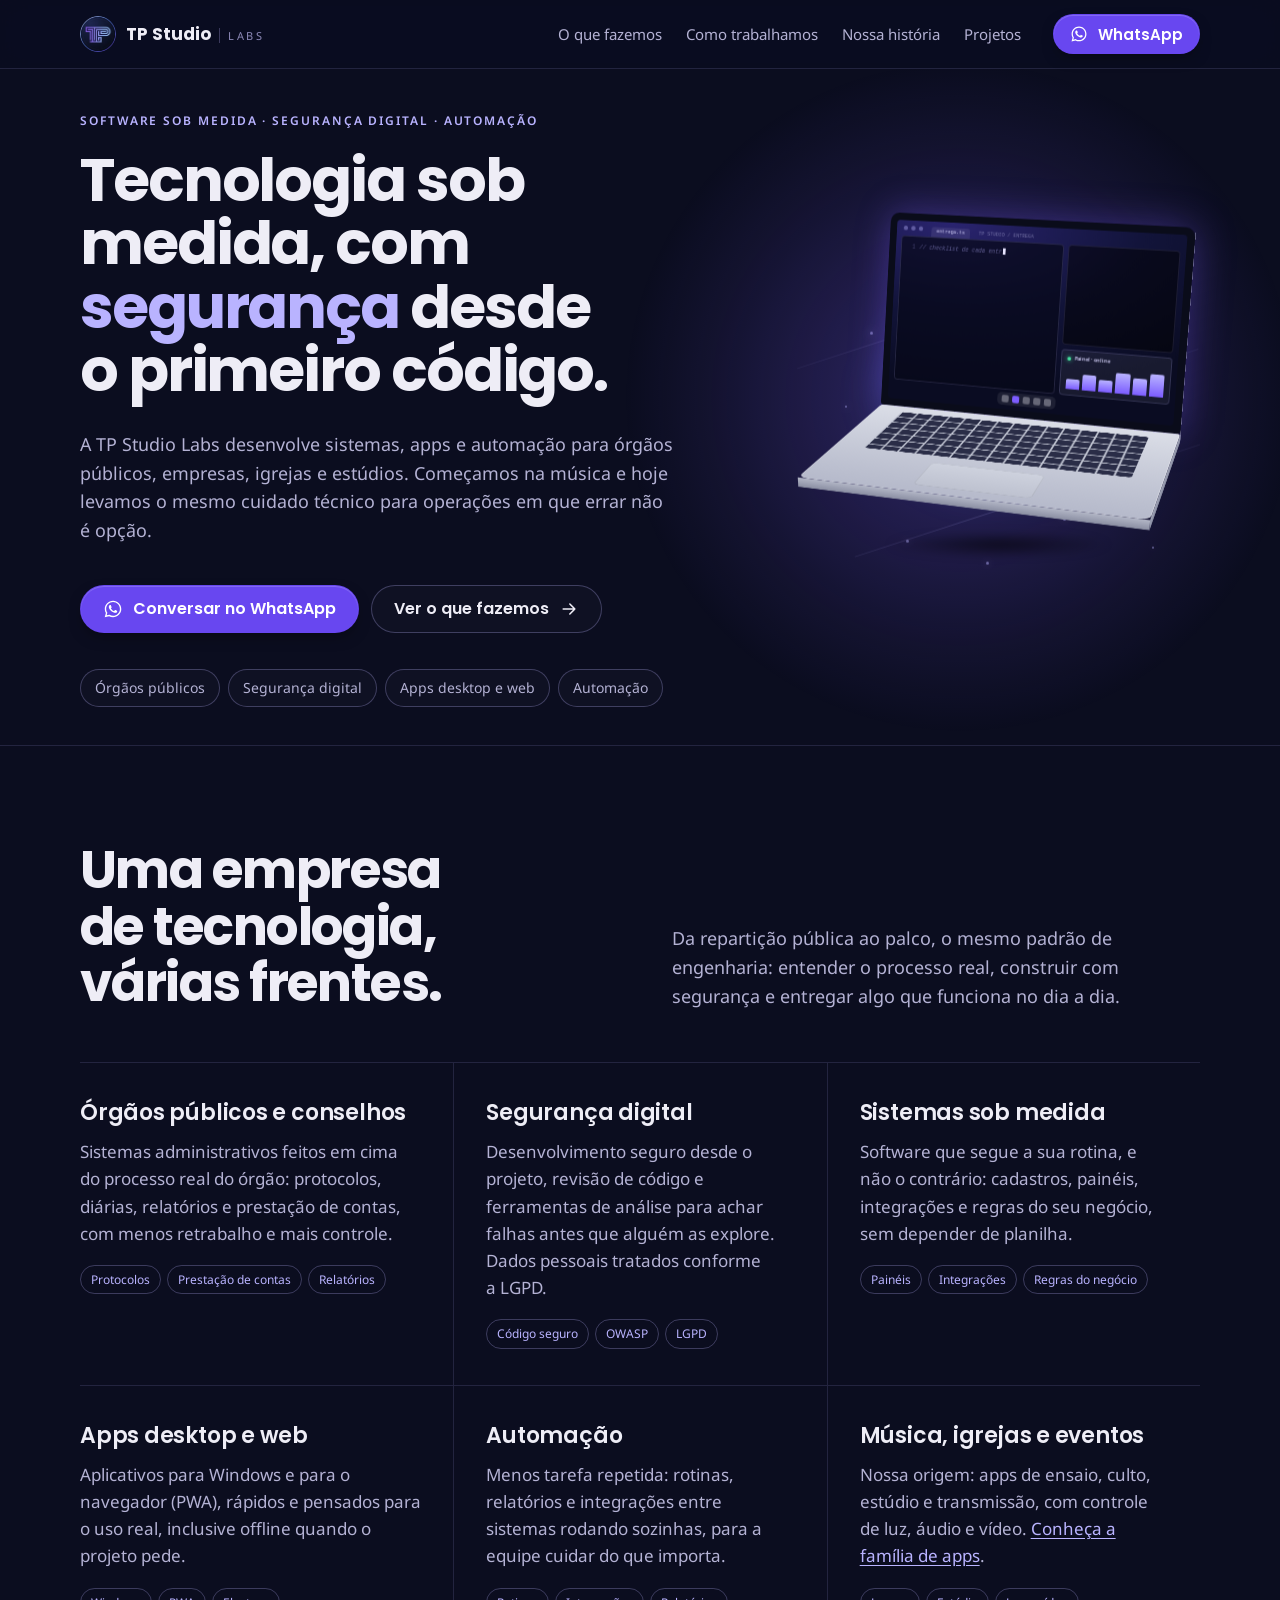
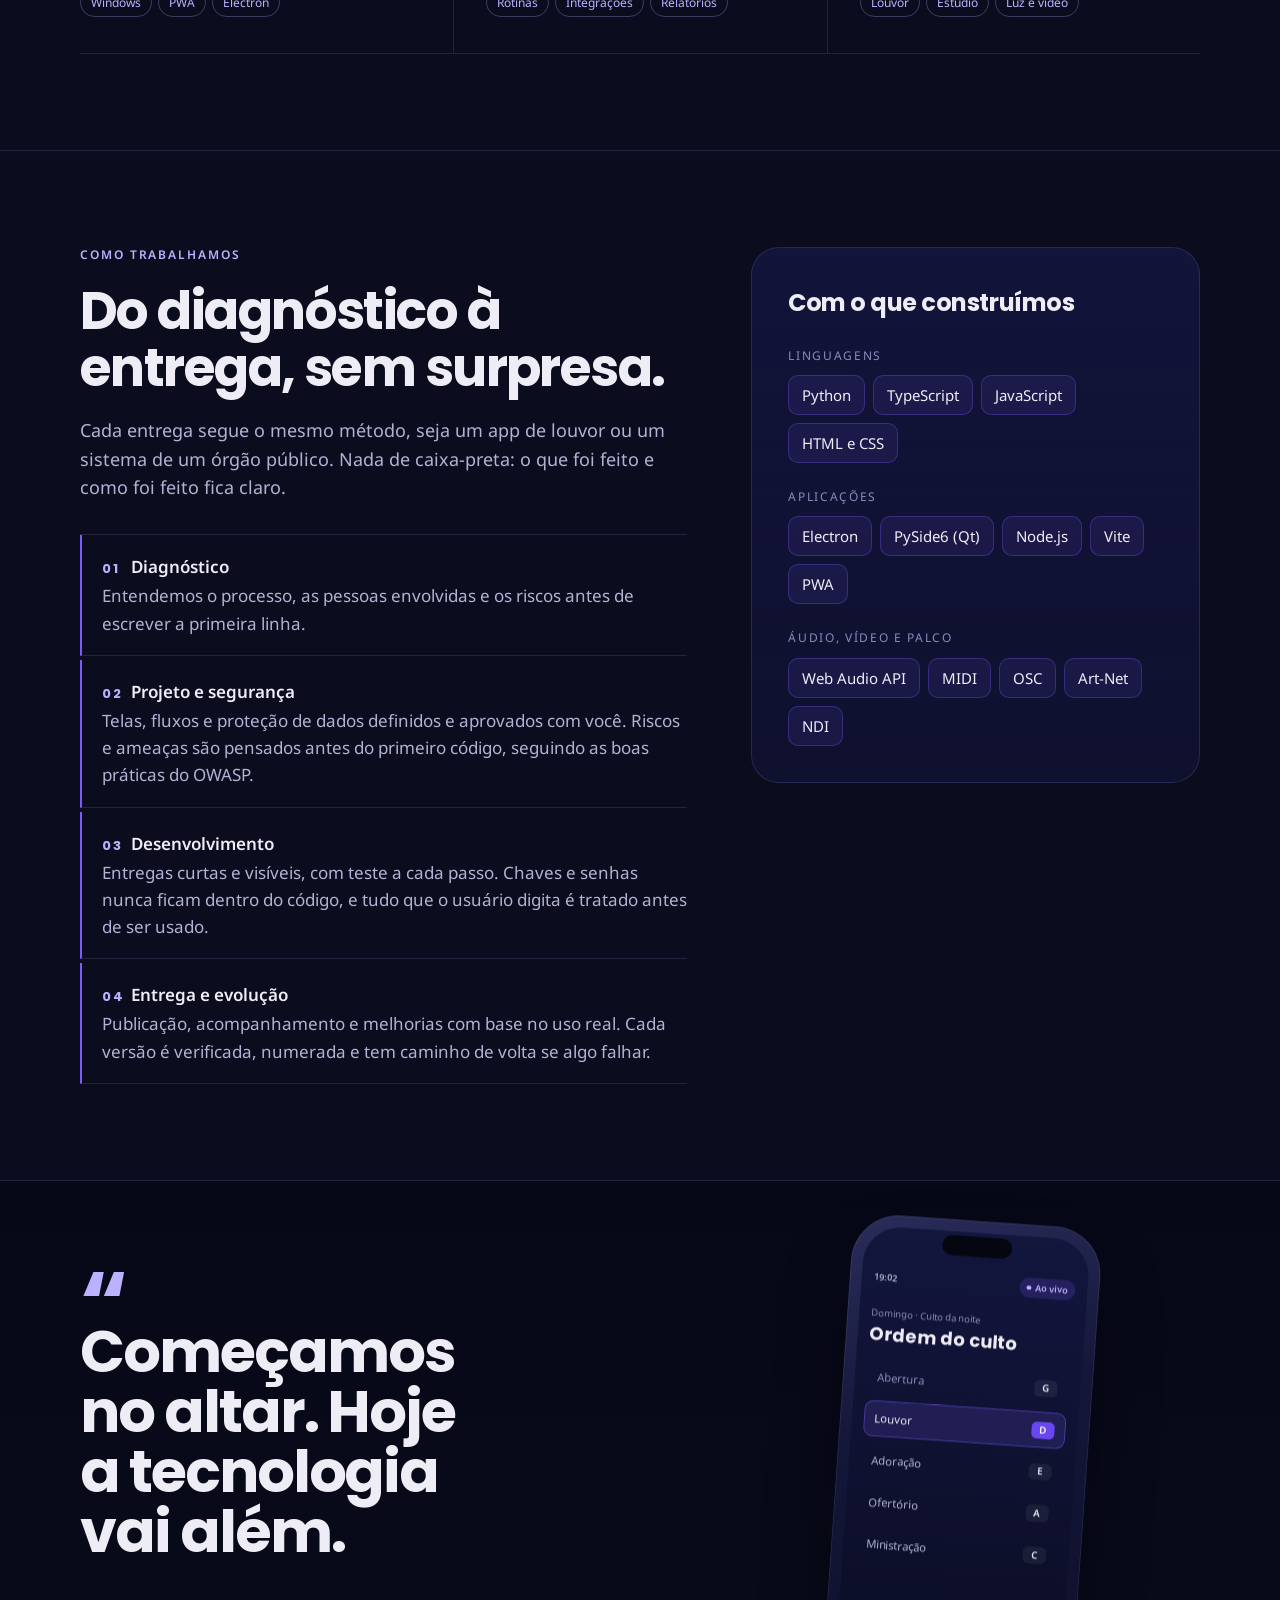
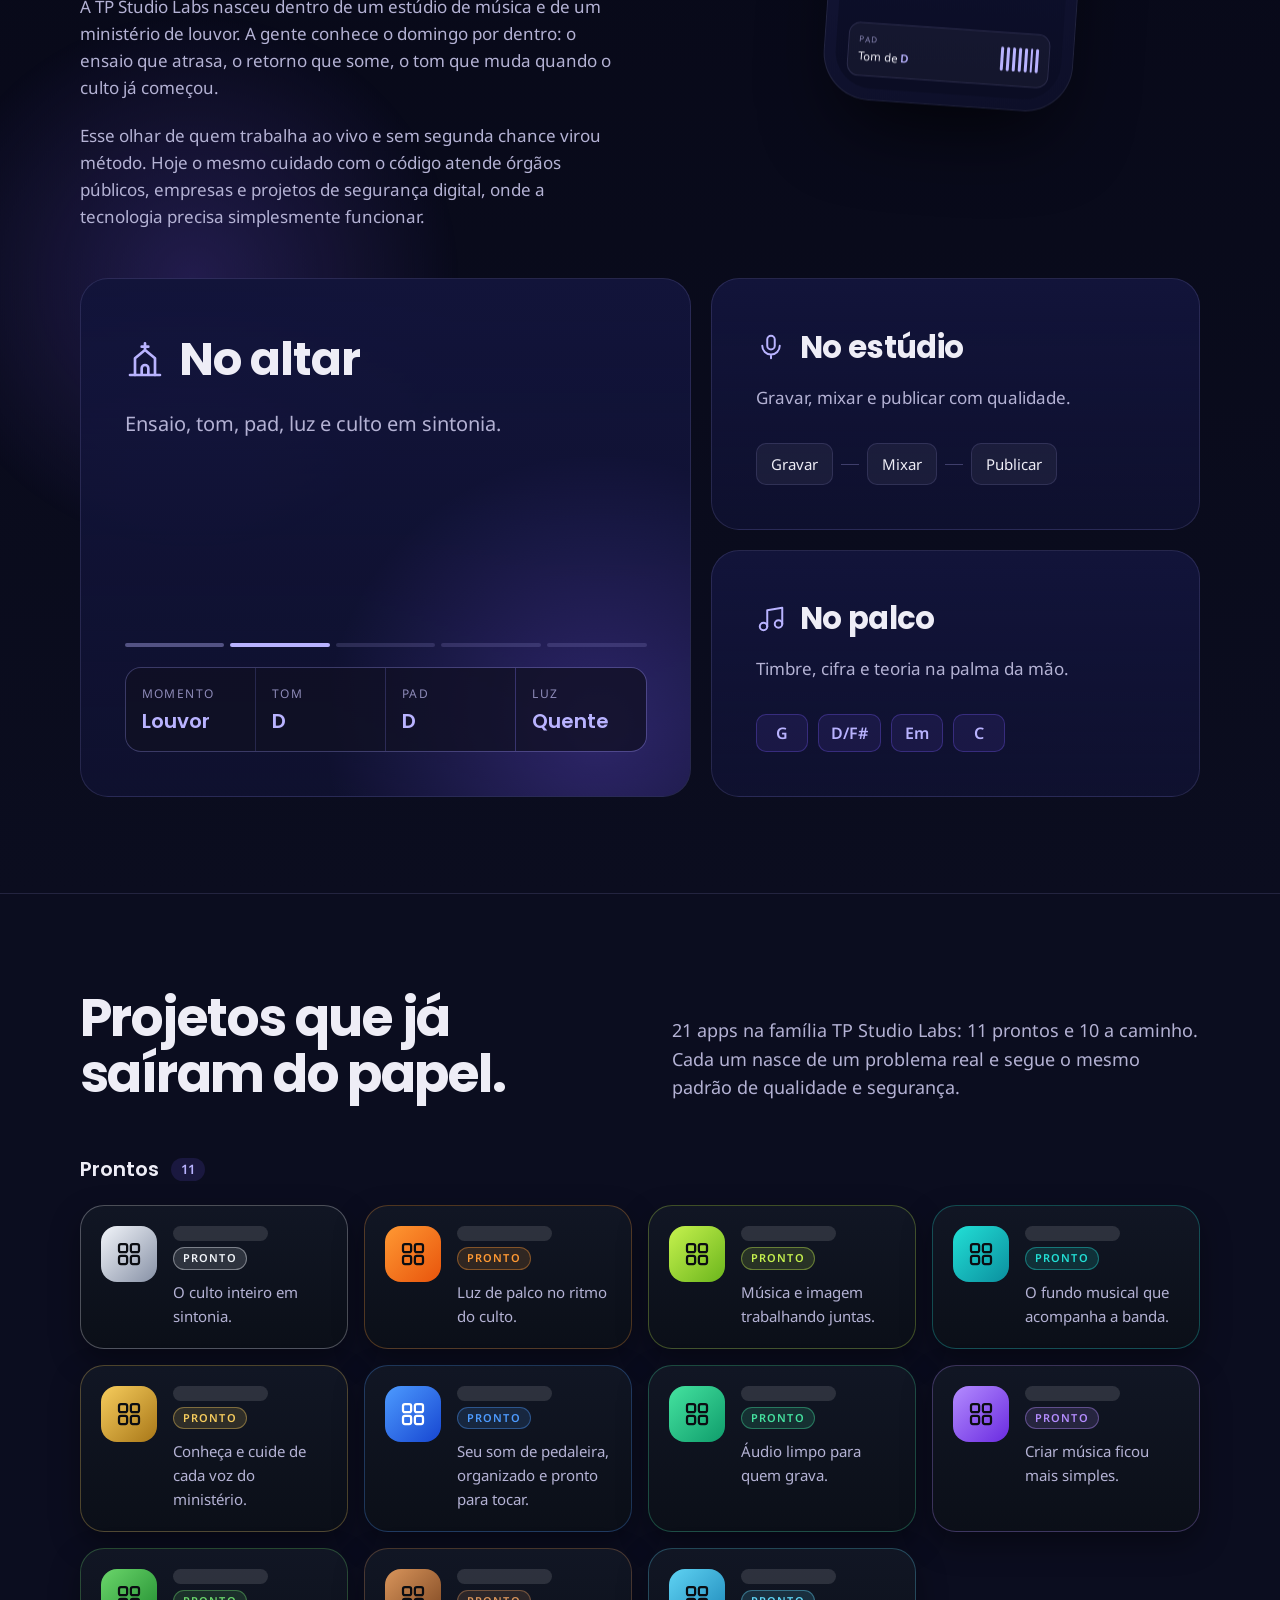
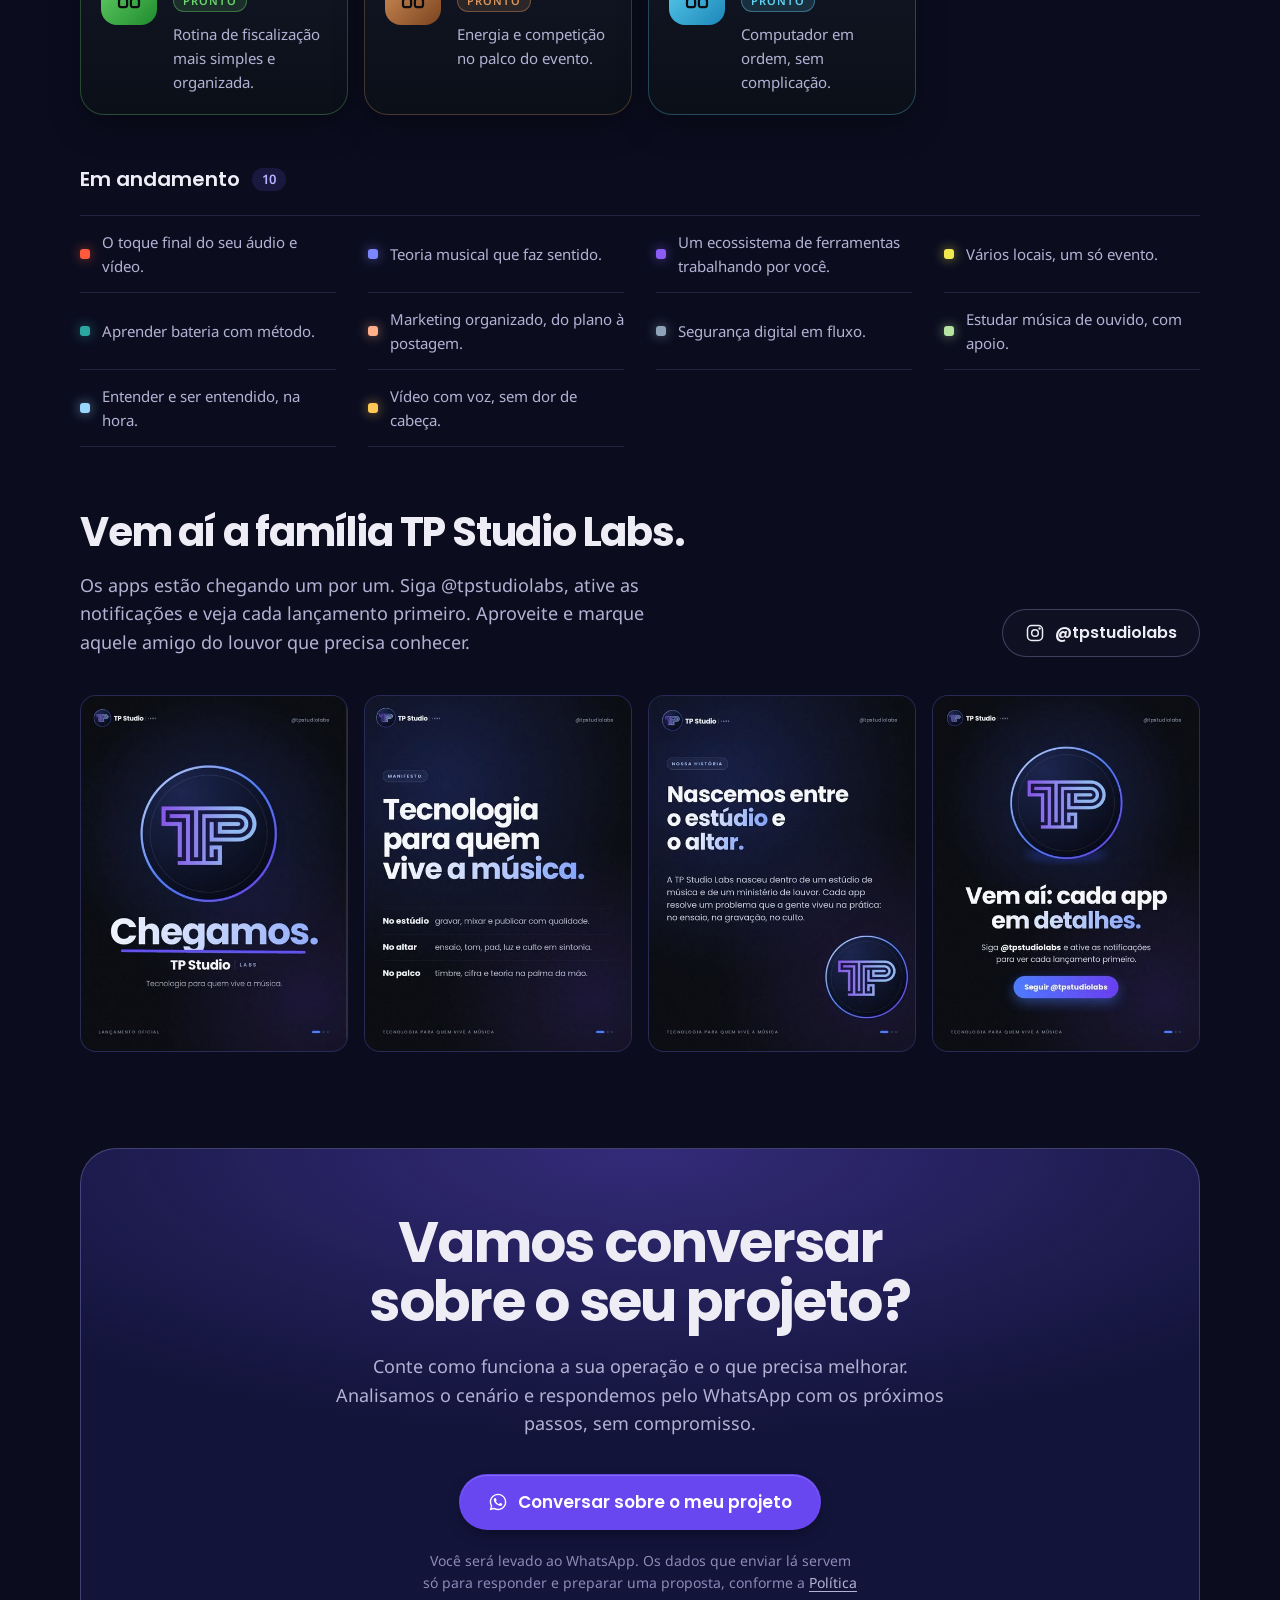
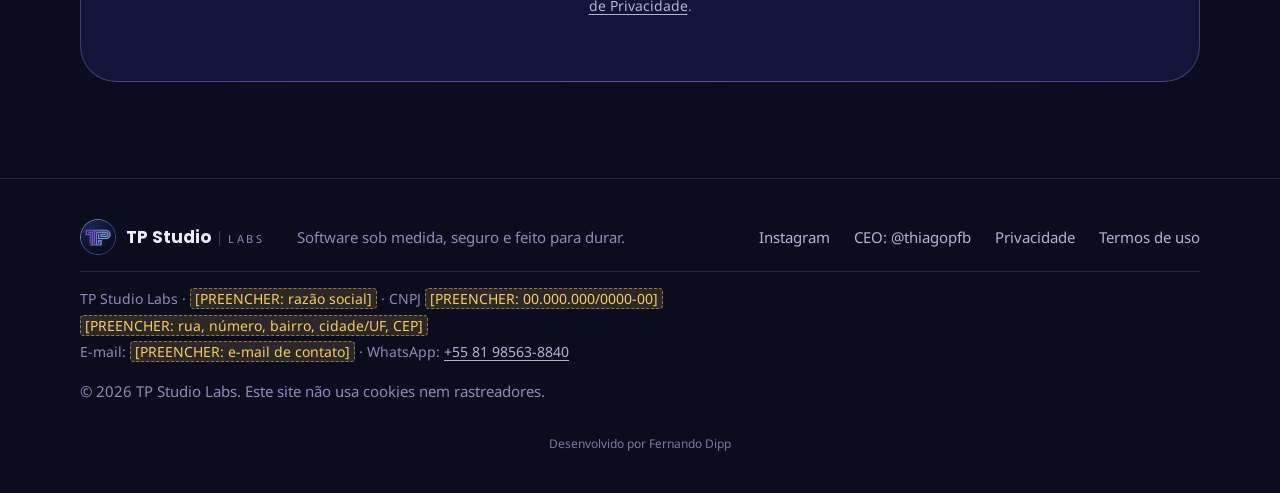
==== commit d6a306d2: "Ajusta o site às skills de tipografia, revelação, design e SEO Fontes: par Poppins + Noto Sans (par " ====
--- a/index.html
+++ b/index.html
@@ -10,11 +10,16 @@
   <meta name="theme-color" content="#0b0d1f">
   <meta property="og:title" content="TP Studio Labs">
   <meta property="og:description" content="Software sob medida, seguro e feito para durar. De órgãos públicos ao palco.">
-  <meta property="og:image" content="assets/img/DeQyDjqIQsF.jpg">
+  <meta property="og:image" content="https://fernandodipp.github.io/site-tp-studio/assets/img/DeQyDjqIQsF.jpg">
+  <meta property="og:url" content="https://fernandodipp.github.io/site-tp-studio/">
+  <meta property="og:type" content="website">
+  <meta property="og:locale" content="pt_BR">
+  <meta name="twitter:card" content="summary_large_image">
+  <link rel="canonical" href="https://fernandodipp.github.io/site-tp-studio/">
   <link rel="icon" href="assets/img/perfil.jpg">
-  <link rel="preload" href="assets/fonts/poppins-800.woff2" as="font" type="font/woff2" crossorigin>
-  <link rel="preload" href="assets/fonts/inter-latin.woff2" as="font" type="font/woff2" crossorigin>
-  <link rel="stylesheet" href="styles.css?v=4">
+  <link rel="preload" href="assets/fonts/noto-sans-latin-400-normal.woff2" as="font" type="font/woff2" crossorigin>
+  <script type="application/ld+json">{"@context": "https://schema.org", "@type": "Organization", "name": "TP Studio Labs", "url": "https://fernandodipp.github.io/site-tp-studio/", "logo": "https://fernandodipp.github.io/site-tp-studio/assets/img/perfil.jpg", "description": "Sistemas, apps e automação sob medida para órgãos públicos, empresas, igrejas e estúdios, com segurança digital desde o projeto.", "sameAs": ["https://www.instagram.com/tpstudiolabs/"], "contactPoint": {"@type": "ContactPoint", "telephone": "+55-81-98563-8840", "contactType": "customer service", "availableLanguage": "Portuguese"}}</script>
+  <link rel="stylesheet" href="styles.css?v=5">
   <script>document.documentElement.classList.add("js")</script>
 </head>
 <body>
@@ -117,17 +122,17 @@
     <!-- 2. Conflito + virada -->
     <section class="section" id="servicos" aria-labelledby="servicos-t">
       <div class="wrap">
-        <div class="section__head">
+        <div class="section__head reveal">
           <h2 id="servicos-t">Uma empresa de tecnologia, várias frentes.</h2>
           <p>Da repartição pública ao palco, o mesmo padrão de engenharia: entender o processo real, construir com segurança e entregar algo que funciona no dia a dia.</p>
         </div>
         <ul class="services">
-          <li class="reveal"><h3>Órgãos públicos e conselhos</h3><p>Sistemas administrativos feitos em cima do processo real do órgão: protocolos, diárias, relatórios e prestação de contas, com menos retrabalho e mais controle.</p><ul class="tags"><li>Protocolos</li><li>Prestação de contas</li><li>Relatórios</li></ul></li>
-          <li class="reveal"><h3>Segurança digital</h3><p>Desenvolvimento seguro desde o projeto, revisão de código e ferramentas de análise para achar falhas antes que alguém as explore. Dados pessoais tratados conforme a LGPD.</p><ul class="tags"><li>Código seguro</li><li>OWASP</li><li>LGPD</li></ul></li>
-          <li class="reveal"><h3>Sistemas sob medida</h3><p>Software que segue a sua rotina, e não o contrário: cadastros, painéis, integrações e regras do seu negócio, sem depender de planilha.</p><ul class="tags"><li>Painéis</li><li>Integrações</li><li>Regras do negócio</li></ul></li>
-          <li class="reveal"><h3>Apps desktop e web</h3><p>Aplicativos para Windows e para o navegador (PWA), rápidos e pensados para o uso real, inclusive offline quando o projeto pede.</p><ul class="tags"><li>Windows</li><li>PWA</li><li>Electron</li></ul></li>
-          <li class="reveal"><h3>Automação</h3><p>Menos tarefa repetida: rotinas, relatórios e integrações entre sistemas rodando sozinhas, para a equipe cuidar do que importa.</p><ul class="tags"><li>Rotinas</li><li>Integrações</li><li>Relatórios</li></ul></li>
-          <li class="reveal"><h3>Música, igrejas e eventos</h3><p>Nossa origem: apps de ensaio, culto, estúdio e transmissão, com controle de luz, áudio e vídeo. <a href="#origem">Conheça a família de apps</a>.</p><ul class="tags"><li>Louvor</li><li>Estúdio</li><li>Luz e vídeo</li></ul></li>
+          <li><h3>Órgãos públicos e conselhos</h3><p>Sistemas administrativos feitos em cima do processo real do órgão: protocolos, diárias, relatórios e prestação de contas, com menos retrabalho e mais controle.</p><ul class="tags"><li>Protocolos</li><li>Prestação de contas</li><li>Relatórios</li></ul></li>
+          <li><h3>Segurança digital</h3><p>Desenvolvimento seguro desde o projeto, revisão de código e ferramentas de análise para achar falhas antes que alguém as explore. Dados pessoais tratados conforme a LGPD.</p><ul class="tags"><li>Código seguro</li><li>OWASP</li><li>LGPD</li></ul></li>
+          <li><h3>Sistemas sob medida</h3><p>Software que segue a sua rotina, e não o contrário: cadastros, painéis, integrações e regras do seu negócio, sem depender de planilha.</p><ul class="tags"><li>Painéis</li><li>Integrações</li><li>Regras do negócio</li></ul></li>
+          <li><h3>Apps desktop e web</h3><p>Aplicativos para Windows e para o navegador (PWA), rápidos e pensados para o uso real, inclusive offline quando o projeto pede.</p><ul class="tags"><li>Windows</li><li>PWA</li><li>Electron</li></ul></li>
+          <li><h3>Automação</h3><p>Menos tarefa repetida: rotinas, relatórios e integrações entre sistemas rodando sozinhas, para a equipe cuidar do que importa.</p><ul class="tags"><li>Rotinas</li><li>Integrações</li><li>Relatórios</li></ul></li>
+          <li><h3>Música, igrejas e eventos</h3><p>Nossa origem: apps de ensaio, culto, estúdio e transmissão, com controle de luz, áudio e vídeo. <a href="#origem">Conheça a família de apps</a>.</p><ul class="tags"><li>Louvor</li><li>Estúdio</li><li>Luz e vídeo</li></ul></li>
         </ul>
       </div>
     </section>
@@ -146,7 +151,7 @@
             <li><strong><span class="care__n">04</span>Entrega e evolução</strong>Publicação, acompanhamento e melhorias com base no uso real. Cada versão é verificada, numerada e tem caminho de volta se algo falhar.</li>
           </ol>
         </div>
-        <aside class="eng__stack reveal" aria-labelledby="stack-t" data-parallax="-0.05" data-parallax-ref=".eng">
+        <aside class="eng__stack" aria-labelledby="stack-t">
           <h3 id="stack-t">Com o que construímos</h3>
           <div class="stack__group"><p>Linguagens</p><ul class="chips"><li>Python</li><li>TypeScript</li><li>JavaScript</li><li>HTML e CSS</li></ul></div>
           <div class="stack__group"><p>Aplicações</p><ul class="chips"><li>Electron</li><li>PySide6 (Qt)</li><li>Node.js</li><li>Vite</li><li>PWA</li></ul></div>
@@ -161,14 +166,14 @@
       <div class="wrap">
         <div class="music">
           <div class="music__copy story__inner reveal">
-            <p class="story__mark" aria-hidden="true" data-parallax="0.08" data-parallax-ref=".music__copy">“</p>
+            <p class="story__mark" aria-hidden="true">“</p>
             <h2 id="origem-t">Começamos no altar. Hoje a tecnologia vai além.</h2>
             <div class="story__body">
               <p>A TP Studio Labs nasceu dentro de um estúdio de música e de um ministério de louvor. A gente conhece o domingo por dentro: o ensaio que atrasa, o retorno que some, o tom que muda quando o culto já começou.</p>
               <p>Esse olhar de quem trabalha ao vivo e sem segunda chance virou método. Hoje o mesmo cuidado com o código atende órgãos públicos, empresas e projetos de segurança digital, onde a tecnologia precisa simplesmente funcionar.</p>
             </div>
           </div>
-          <figure class="phone-wrap reveal" data-parallax="-0.1" data-parallax-ref=".music">
+          <figure class="phone-wrap" data-parallax="-0.1" data-parallax-ref=".music">
             <div class="phone" aria-label="Ilustração de um app mostrando a ordem do culto com tom e pad de cada momento" role="img">
               <div class="phone__notch" aria-hidden="true"></div>
               <div class="screen" aria-hidden="true">
@@ -194,12 +199,11 @@
                 </div>
               </div>
             </div>
-            <figcaption>Tela ilustrativa</figcaption>
           </figure>
         </div>
 
         <div class="bento">
-          <article class="tile tile--altar reveal">
+          <article class="tile tile--altar">
             <div class="tile__head"><svg aria-hidden="true"><use href="#i-church"/></svg><h3>No altar</h3></div>
             <p>Ensaio, tom, pad, luz e culto em sintonia.</p>
             <div class="sync" aria-hidden="true">
@@ -210,10 +214,9 @@
                 <div><dt>Pad</dt><dd data-sync="pad">G</dd></div>
                 <div><dt>Luz</dt><dd data-sync="luz">Plena</dd></div>
               </dl>
-              <p class="sync__note">Ilustração</p>
             </div>
           </article>
-          <article class="tile tile--studio reveal">
+          <article class="tile tile--studio">
             <div class="tile__head"><svg aria-hidden="true"><use href="#i-mic"/></svg><h3>No estúdio</h3></div>
             <p>Gravar, mixar e publicar com qualidade.</p>
             <ol class="steps" aria-label="Etapas">
@@ -222,7 +225,7 @@
               <li><span>Publicar</span></li>
             </ol>
           </article>
-          <article class="tile tile--stage reveal">
+          <article class="tile tile--stage">
             <div class="tile__head"><svg aria-hidden="true"><use href="#i-stage"/></svg><h3>No palco</h3></div>
             <p>Timbre, cifra e teoria na palma da mão.</p>
             <div class="cifra" aria-hidden="true">
@@ -236,23 +239,23 @@
     <!-- 5. Prova: projetos + lançamentos -->
     <section class="section" id="projetos" aria-labelledby="projetos-t">
       <div class="wrap">
-        <div class="section__head">
+        <div class="section__head reveal">
           <h2 id="projetos-t">Projetos que já saíram do papel.</h2>
           <p>21 apps na família TP Studio Labs: 11 prontos e 10 a caminho. Cada um nasce de um problema real e segue o mesmo padrão de qualidade e segurança.</p>
         </div>
         <h3 class="apps__group">Prontos <span>11</span></h3>
         <ul class="apps">
-          <li class="app reveal" style="--a1:#F2F5FA;--a2:#8791A6"><span class="app__ico app__ico--glyph"><svg viewBox="0 0 24 24" aria-hidden="true" fill="none" stroke="#0B0D12" stroke-width="1.8" stroke-linecap="round" stroke-linejoin="round"><rect x="4" y="4" width="6.5" height="6.5" rx="1.6"/><rect x="13.5" y="4" width="6.5" height="6.5" rx="1.6"/><rect x="4" y="13.5" width="6.5" height="6.5" rx="1.6"/><rect x="13.5" y="13.5" width="6.5" height="6.5" rx="1.6"/></svg></span><div class="app__body"><h4></h4><span class="app__st app__st--pronto">Pronto</span><p>O culto inteiro em sintonia.</p></div></li>
-          <li class="app reveal" style="--a1:#FF9933;--a2:#E8540C"><span class="app__ico app__ico--glyph"><svg viewBox="0 0 24 24" aria-hidden="true" fill="none" stroke="#0B0D12" stroke-width="1.8" stroke-linecap="round" stroke-linejoin="round"><rect x="4" y="4" width="6.5" height="6.5" rx="1.6"/><rect x="13.5" y="4" width="6.5" height="6.5" rx="1.6"/><rect x="4" y="13.5" width="6.5" height="6.5" rx="1.6"/><rect x="13.5" y="13.5" width="6.5" height="6.5" rx="1.6"/></svg></span><div class="app__body"><h4></h4><span class="app__st app__st--pronto">Pronto</span><p>Luz de palco no ritmo do culto.</p></div></li>
-          <li class="app reveal" style="--a1:#C6F24E;--a2:#6BB51C"><span class="app__ico app__ico--glyph"><svg viewBox="0 0 24 24" aria-hidden="true" fill="none" stroke="#0B0D12" stroke-width="1.8" stroke-linecap="round" stroke-linejoin="round"><rect x="4" y="4" width="6.5" height="6.5" rx="1.6"/><rect x="13.5" y="4" width="6.5" height="6.5" rx="1.6"/><rect x="4" y="13.5" width="6.5" height="6.5" rx="1.6"/><rect x="13.5" y="13.5" width="6.5" height="6.5" rx="1.6"/></svg></span><div class="app__body"><h4></h4><span class="app__st app__st--pronto">Pronto</span><p>Música e imagem trabalhando juntas.</p></div></li>
-          <li class="app reveal" style="--a1:#22E0D6;--a2:#0B8F9E"><span class="app__ico app__ico--glyph"><svg viewBox="0 0 24 24" aria-hidden="true" fill="none" stroke="#0B0D12" stroke-width="1.8" stroke-linecap="round" stroke-linejoin="round"><rect x="4" y="4" width="6.5" height="6.5" rx="1.6"/><rect x="13.5" y="4" width="6.5" height="6.5" rx="1.6"/><rect x="4" y="13.5" width="6.5" height="6.5" rx="1.6"/><rect x="13.5" y="13.5" width="6.5" height="6.5" rx="1.6"/></svg></span><div class="app__body"><h4></h4><span class="app__st app__st--pronto">Pronto</span><p>O fundo musical que acompanha a banda.</p></div></li>
-          <li class="app reveal" style="--a1:#F7CD5D;--a2:#A87718"><span class="app__ico app__ico--glyph"><svg viewBox="0 0 24 24" aria-hidden="true" fill="none" stroke="#0B0D12" stroke-width="1.8" stroke-linecap="round" stroke-linejoin="round"><rect x="4" y="4" width="6.5" height="6.5" rx="1.6"/><rect x="13.5" y="4" width="6.5" height="6.5" rx="1.6"/><rect x="4" y="13.5" width="6.5" height="6.5" rx="1.6"/><rect x="13.5" y="13.5" width="6.5" height="6.5" rx="1.6"/></svg></span><div class="app__body"><h4></h4><span class="app__st app__st--pronto">Pronto</span><p>Conheça e cuide de cada voz do ministério.</p></div></li>
-          <li class="app reveal" style="--a1:#4D9BFF;--a2:#1746D1"><span class="app__ico app__ico--glyph"><svg viewBox="0 0 24 24" aria-hidden="true" fill="none" stroke="#FFFFFF" stroke-width="1.8" stroke-linecap="round" stroke-linejoin="round"><rect x="4" y="4" width="6.5" height="6.5" rx="1.6"/><rect x="13.5" y="4" width="6.5" height="6.5" rx="1.6"/><rect x="4" y="13.5" width="6.5" height="6.5" rx="1.6"/><rect x="13.5" y="13.5" width="6.5" height="6.5" rx="1.6"/></svg></span><div class="app__body"><h4></h4><span class="app__st app__st--pronto">Pronto</span><p>Seu som de pedaleira, organizado e pronto para tocar.</p></div></li>
-          <li class="app reveal" style="--a1:#45E3A0;--a2:#0F9C6B"><span class="app__ico app__ico--glyph"><svg viewBox="0 0 24 24" aria-hidden="true" fill="none" stroke="#0B0D12" stroke-width="1.8" stroke-linecap="round" stroke-linejoin="round"><rect x="4" y="4" width="6.5" height="6.5" rx="1.6"/><rect x="13.5" y="4" width="6.5" height="6.5" rx="1.6"/><rect x="4" y="13.5" width="6.5" height="6.5" rx="1.6"/><rect x="13.5" y="13.5" width="6.5" height="6.5" rx="1.6"/></svg></span><div class="app__body"><h4></h4><span class="app__st app__st--pronto">Pronto</span><p>Áudio limpo para quem grava.</p></div></li>
-          <li class="app reveal" style="--a1:#B48CFF;--a2:#6A2BE0"><span class="app__ico app__ico--glyph"><svg viewBox="0 0 24 24" aria-hidden="true" fill="none" stroke="#0B0D12" stroke-width="1.8" stroke-linecap="round" stroke-linejoin="round"><rect x="4" y="4" width="6.5" height="6.5" rx="1.6"/><rect x="13.5" y="4" width="6.5" height="6.5" rx="1.6"/><rect x="4" y="13.5" width="6.5" height="6.5" rx="1.6"/><rect x="13.5" y="13.5" width="6.5" height="6.5" rx="1.6"/></svg></span><div class="app__body"><h4></h4><span class="app__st app__st--pronto">Pronto</span><p>Criar música ficou mais simples.</p></div></li>
-          <li class="app reveal" style="--a1:#6BD66B;--a2:#1E8A2E"><span class="app__ico app__ico--glyph"><svg viewBox="0 0 24 24" aria-hidden="true" fill="none" stroke="#0B0D12" stroke-width="1.8" stroke-linecap="round" stroke-linejoin="round"><rect x="4" y="4" width="6.5" height="6.5" rx="1.6"/><rect x="13.5" y="4" width="6.5" height="6.5" rx="1.6"/><rect x="4" y="13.5" width="6.5" height="6.5" rx="1.6"/><rect x="13.5" y="13.5" width="6.5" height="6.5" rx="1.6"/></svg></span><div class="app__body"><h4></h4><span class="app__st app__st--pronto">Pronto</span><p>Rotina de fiscalização mais simples e organizada.</p></div></li>
-          <li class="app reveal" style="--a1:#D9955B;--a2:#7A4420"><span class="app__ico app__ico--glyph"><svg viewBox="0 0 24 24" aria-hidden="true" fill="none" stroke="#0B0D12" stroke-width="1.8" stroke-linecap="round" stroke-linejoin="round"><rect x="4" y="4" width="6.5" height="6.5" rx="1.6"/><rect x="13.5" y="4" width="6.5" height="6.5" rx="1.6"/><rect x="4" y="13.5" width="6.5" height="6.5" rx="1.6"/><rect x="13.5" y="13.5" width="6.5" height="6.5" rx="1.6"/></svg></span><div class="app__body"><h4></h4><span class="app__st app__st--pronto">Pronto</span><p>Energia e competição no palco do evento.</p></div></li>
-          <li class="app reveal" style="--a1:#5FD3F3;--a2:#1C86B8"><span class="app__ico app__ico--glyph"><svg viewBox="0 0 24 24" aria-hidden="true" fill="none" stroke="#0B0D12" stroke-width="1.8" stroke-linecap="round" stroke-linejoin="round"><rect x="4" y="4" width="6.5" height="6.5" rx="1.6"/><rect x="13.5" y="4" width="6.5" height="6.5" rx="1.6"/><rect x="4" y="13.5" width="6.5" height="6.5" rx="1.6"/><rect x="13.5" y="13.5" width="6.5" height="6.5" rx="1.6"/></svg></span><div class="app__body"><h4></h4><span class="app__st app__st--pronto">Pronto</span><p>Computador em ordem, sem complicação.</p></div></li>
+          <li class="app" style="--a1:#F2F5FA;--a2:#8791A6"><span class="app__ico app__ico--glyph"><svg viewBox="0 0 24 24" aria-hidden="true" fill="none" stroke="#0B0D12" stroke-width="1.8" stroke-linecap="round" stroke-linejoin="round"><rect x="4" y="4" width="6.5" height="6.5" rx="1.6"/><rect x="13.5" y="4" width="6.5" height="6.5" rx="1.6"/><rect x="4" y="13.5" width="6.5" height="6.5" rx="1.6"/><rect x="13.5" y="13.5" width="6.5" height="6.5" rx="1.6"/></svg></span><div class="app__body"><h4></h4><span class="app__st app__st--pronto">Pronto</span><p>O culto inteiro em sintonia.</p></div></li>
+          <li class="app" style="--a1:#FF9933;--a2:#E8540C"><span class="app__ico app__ico--glyph"><svg viewBox="0 0 24 24" aria-hidden="true" fill="none" stroke="#0B0D12" stroke-width="1.8" stroke-linecap="round" stroke-linejoin="round"><rect x="4" y="4" width="6.5" height="6.5" rx="1.6"/><rect x="13.5" y="4" width="6.5" height="6.5" rx="1.6"/><rect x="4" y="13.5" width="6.5" height="6.5" rx="1.6"/><rect x="13.5" y="13.5" width="6.5" height="6.5" rx="1.6"/></svg></span><div class="app__body"><h4></h4><span class="app__st app__st--pronto">Pronto</span><p>Luz de palco no ritmo do culto.</p></div></li>
+          <li class="app" style="--a1:#C6F24E;--a2:#6BB51C"><span class="app__ico app__ico--glyph"><svg viewBox="0 0 24 24" aria-hidden="true" fill="none" stroke="#0B0D12" stroke-width="1.8" stroke-linecap="round" stroke-linejoin="round"><rect x="4" y="4" width="6.5" height="6.5" rx="1.6"/><rect x="13.5" y="4" width="6.5" height="6.5" rx="1.6"/><rect x="4" y="13.5" width="6.5" height="6.5" rx="1.6"/><rect x="13.5" y="13.5" width="6.5" height="6.5" rx="1.6"/></svg></span><div class="app__body"><h4></h4><span class="app__st app__st--pronto">Pronto</span><p>Música e imagem trabalhando juntas.</p></div></li>
+          <li class="app" style="--a1:#22E0D6;--a2:#0B8F9E"><span class="app__ico app__ico--glyph"><svg viewBox="0 0 24 24" aria-hidden="true" fill="none" stroke="#0B0D12" stroke-width="1.8" stroke-linecap="round" stroke-linejoin="round"><rect x="4" y="4" width="6.5" height="6.5" rx="1.6"/><rect x="13.5" y="4" width="6.5" height="6.5" rx="1.6"/><rect x="4" y="13.5" width="6.5" height="6.5" rx="1.6"/><rect x="13.5" y="13.5" width="6.5" height="6.5" rx="1.6"/></svg></span><div class="app__body"><h4></h4><span class="app__st app__st--pronto">Pronto</span><p>O fundo musical que acompanha a banda.</p></div></li>
+          <li class="app" style="--a1:#F7CD5D;--a2:#A87718"><span class="app__ico app__ico--glyph"><svg viewBox="0 0 24 24" aria-hidden="true" fill="none" stroke="#0B0D12" stroke-width="1.8" stroke-linecap="round" stroke-linejoin="round"><rect x="4" y="4" width="6.5" height="6.5" rx="1.6"/><rect x="13.5" y="4" width="6.5" height="6.5" rx="1.6"/><rect x="4" y="13.5" width="6.5" height="6.5" rx="1.6"/><rect x="13.5" y="13.5" width="6.5" height="6.5" rx="1.6"/></svg></span><div class="app__body"><h4></h4><span class="app__st app__st--pronto">Pronto</span><p>Conheça e cuide de cada voz do ministério.</p></div></li>
+          <li class="app" style="--a1:#4D9BFF;--a2:#1746D1"><span class="app__ico app__ico--glyph"><svg viewBox="0 0 24 24" aria-hidden="true" fill="none" stroke="#FFFFFF" stroke-width="1.8" stroke-linecap="round" stroke-linejoin="round"><rect x="4" y="4" width="6.5" height="6.5" rx="1.6"/><rect x="13.5" y="4" width="6.5" height="6.5" rx="1.6"/><rect x="4" y="13.5" width="6.5" height="6.5" rx="1.6"/><rect x="13.5" y="13.5" width="6.5" height="6.5" rx="1.6"/></svg></span><div class="app__body"><h4></h4><span class="app__st app__st--pronto">Pronto</span><p>Seu som de pedaleira, organizado e pronto para tocar.</p></div></li>
+          <li class="app" style="--a1:#45E3A0;--a2:#0F9C6B"><span class="app__ico app__ico--glyph"><svg viewBox="0 0 24 24" aria-hidden="true" fill="none" stroke="#0B0D12" stroke-width="1.8" stroke-linecap="round" stroke-linejoin="round"><rect x="4" y="4" width="6.5" height="6.5" rx="1.6"/><rect x="13.5" y="4" width="6.5" height="6.5" rx="1.6"/><rect x="4" y="13.5" width="6.5" height="6.5" rx="1.6"/><rect x="13.5" y="13.5" width="6.5" height="6.5" rx="1.6"/></svg></span><div class="app__body"><h4></h4><span class="app__st app__st--pronto">Pronto</span><p>Áudio limpo para quem grava.</p></div></li>
+          <li class="app" style="--a1:#B48CFF;--a2:#6A2BE0"><span class="app__ico app__ico--glyph"><svg viewBox="0 0 24 24" aria-hidden="true" fill="none" stroke="#0B0D12" stroke-width="1.8" stroke-linecap="round" stroke-linejoin="round"><rect x="4" y="4" width="6.5" height="6.5" rx="1.6"/><rect x="13.5" y="4" width="6.5" height="6.5" rx="1.6"/><rect x="4" y="13.5" width="6.5" height="6.5" rx="1.6"/><rect x="13.5" y="13.5" width="6.5" height="6.5" rx="1.6"/></svg></span><div class="app__body"><h4></h4><span class="app__st app__st--pronto">Pronto</span><p>Criar música ficou mais simples.</p></div></li>
+          <li class="app" style="--a1:#6BD66B;--a2:#1E8A2E"><span class="app__ico app__ico--glyph"><svg viewBox="0 0 24 24" aria-hidden="true" fill="none" stroke="#0B0D12" stroke-width="1.8" stroke-linecap="round" stroke-linejoin="round"><rect x="4" y="4" width="6.5" height="6.5" rx="1.6"/><rect x="13.5" y="4" width="6.5" height="6.5" rx="1.6"/><rect x="4" y="13.5" width="6.5" height="6.5" rx="1.6"/><rect x="13.5" y="13.5" width="6.5" height="6.5" rx="1.6"/></svg></span><div class="app__body"><h4></h4><span class="app__st app__st--pronto">Pronto</span><p>Rotina de fiscalização mais simples e organizada.</p></div></li>
+          <li class="app" style="--a1:#D9955B;--a2:#7A4420"><span class="app__ico app__ico--glyph"><svg viewBox="0 0 24 24" aria-hidden="true" fill="none" stroke="#0B0D12" stroke-width="1.8" stroke-linecap="round" stroke-linejoin="round"><rect x="4" y="4" width="6.5" height="6.5" rx="1.6"/><rect x="13.5" y="4" width="6.5" height="6.5" rx="1.6"/><rect x="4" y="13.5" width="6.5" height="6.5" rx="1.6"/><rect x="13.5" y="13.5" width="6.5" height="6.5" rx="1.6"/></svg></span><div class="app__body"><h4></h4><span class="app__st app__st--pronto">Pronto</span><p>Energia e competição no palco do evento.</p></div></li>
+          <li class="app" style="--a1:#5FD3F3;--a2:#1C86B8"><span class="app__ico app__ico--glyph"><svg viewBox="0 0 24 24" aria-hidden="true" fill="none" stroke="#0B0D12" stroke-width="1.8" stroke-linecap="round" stroke-linejoin="round"><rect x="4" y="4" width="6.5" height="6.5" rx="1.6"/><rect x="13.5" y="4" width="6.5" height="6.5" rx="1.6"/><rect x="4" y="13.5" width="6.5" height="6.5" rx="1.6"/><rect x="13.5" y="13.5" width="6.5" height="6.5" rx="1.6"/></svg></span><div class="app__body"><h4></h4><span class="app__st app__st--pronto">Pronto</span><p>Computador em ordem, sem complicação.</p></div></li>
         </ul>
         <h3 class="apps__group">Em andamento <span>10</span></h3>
         <ul class="soon">
@@ -279,10 +282,10 @@
             </a>
           </div>
           <ul class="feed">
-            <li data-parallax="0.05" data-parallax-ref=".feed"><a href="https://www.instagram.com/p/DeQyDjqIQsF/" target="_blank" rel="noopener"><img src="assets/img/DeQyDjqIQsF.jpg" alt="Post de lançamento: Chegamos. TP Studio, tecnologia para quem vive a música." loading="lazy" width="480" height="640"></a></li>
-            <li data-parallax="-0.05" data-parallax-ref=".feed"><a href="https://www.instagram.com/p/DeQ1m3Do3yU/" target="_blank" rel="noopener"><img src="assets/img/DeQ1m3Do3yU.jpg" alt="Manifesto: tecnologia para quem vive a música, no estúdio, no altar e no palco." loading="lazy" width="480" height="640"></a></li>
-            <li data-parallax="0.05" data-parallax-ref=".feed"><a href="https://www.instagram.com/p/DeQ0HKlI-WA/" target="_blank" rel="noopener"><img src="assets/img/DeQ0HKlI-WA.jpg" alt="Post: nascemos entre o estúdio e o altar." loading="lazy" width="480" height="640"></a></li>
-            <li data-parallax="-0.05" data-parallax-ref=".feed"><a href="https://www.instagram.com/p/DeQ0fdqI0_l/" target="_blank" rel="noopener"><img src="assets/img/DeQ0fdqI0_l.jpg" alt="Post: vem aí o lançamento da família TP Studio Labs." loading="lazy" width="480" height="640"></a></li>
+            <li><a href="https://www.instagram.com/p/DeQyDjqIQsF/" target="_blank" rel="noopener"><img src="assets/img/DeQyDjqIQsF.jpg" alt="Post de lançamento: Chegamos. TP Studio, tecnologia para quem vive a música." loading="lazy" width="480" height="640"></a></li>
+            <li><a href="https://www.instagram.com/p/DeQ1m3Do3yU/" target="_blank" rel="noopener"><img src="assets/img/DeQ1m3Do3yU.jpg" alt="Manifesto: tecnologia para quem vive a música, no estúdio, no altar e no palco." loading="lazy" width="480" height="640"></a></li>
+            <li><a href="https://www.instagram.com/p/DeQ0HKlI-WA/" target="_blank" rel="noopener"><img src="assets/img/DeQ0HKlI-WA.jpg" alt="Post: nascemos entre o estúdio e o altar." loading="lazy" width="480" height="640"></a></li>
+            <li><a href="https://www.instagram.com/p/DeQ0fdqI0_l/" target="_blank" rel="noopener"><img src="assets/img/DeQ0fdqI0_l.jpg" alt="Post: vem aí o lançamento da família TP Studio Labs." loading="lazy" width="480" height="640"></a></li>
           </ul>
         </div>
       </div>
@@ -325,6 +328,6 @@
   </footer>
 
 
-  <script src="main.js?v=4" defer></script>
+  <script src="main.js?v=5" defer></script>
 </body>
 </html>
--- a/styles.css
+++ b/styles.css
@@ -1,7 +1,13 @@
-@font-face { font-family: "Inter"; font-style: normal; font-weight: 400 600; font-display: swap; src: url("assets/fonts/inter-latin.woff2") format("woff2"); }
-@font-face { font-family: "Poppins"; font-style: normal; font-weight: 600; font-display: swap; src: url("assets/fonts/poppins-600.woff2") format("woff2"); }
-@font-face { font-family: "Poppins"; font-style: normal; font-weight: 700; font-display: swap; src: url("assets/fonts/poppins-700.woff2") format("woff2"); }
-@font-face { font-family: "Poppins"; font-style: normal; font-weight: 800; font-display: swap; src: url("assets/fonts/poppins-800.woff2") format("woff2"); }
+/* Tipografia: par 7 da skill tipografia-e-cor (Poppins nos títulos e botões, Noto Sans no corpo).
+   Dois pesos de cada, quatro no total, hospedados no site com latin e latin-ext. */
+@font-face { font-family: "Noto Sans"; font-style: normal; font-weight: 400; font-display: swap; src: url("assets/fonts/noto-sans-latin-ext-400-normal.woff2") format("woff2"); unicode-range: U+0100-02BA, U+02BD-02C5, U+02C7-02CC, U+02CE-02D7, U+02DD-02FF, U+0304, U+0308, U+0329, U+1D00-1DBF, U+1E00-1E9F, U+1EF2-1EFF, U+2020, U+20A0-20AB, U+20AD-20C0, U+2113, U+2C60-2C7F, U+A720-A7FF; }
+@font-face { font-family: "Noto Sans"; font-style: normal; font-weight: 400; font-display: swap; src: url("assets/fonts/noto-sans-latin-400-normal.woff2") format("woff2"); unicode-range: U+0000-00FF, U+0131, U+0152-0153, U+02BB-02BC, U+02C6, U+02DA, U+02DC, U+0304, U+0308, U+0329, U+2000-206F, U+20AC, U+2122, U+2191, U+2193, U+2212, U+2215, U+FEFF, U+FFFD; }
+@font-face { font-family: "Noto Sans"; font-style: normal; font-weight: 600; font-display: swap; src: url("assets/fonts/noto-sans-latin-ext-600-normal.woff2") format("woff2"); unicode-range: U+0100-02BA, U+02BD-02C5, U+02C7-02CC, U+02CE-02D7, U+02DD-02FF, U+0304, U+0308, U+0329, U+1D00-1DBF, U+1E00-1E9F, U+1EF2-1EFF, U+2020, U+20A0-20AB, U+20AD-20C0, U+2113, U+2C60-2C7F, U+A720-A7FF; }
+@font-face { font-family: "Noto Sans"; font-style: normal; font-weight: 600; font-display: swap; src: url("assets/fonts/noto-sans-latin-600-normal.woff2") format("woff2"); unicode-range: U+0000-00FF, U+0131, U+0152-0153, U+02BB-02BC, U+02C6, U+02DA, U+02DC, U+0304, U+0308, U+0329, U+2000-206F, U+20AC, U+2122, U+2191, U+2193, U+2212, U+2215, U+FEFF, U+FFFD; }
+@font-face { font-family: "Poppins"; font-style: normal; font-weight: 600; font-display: swap; src: url("assets/fonts/poppins-latin-ext-600-normal.woff2") format("woff2"); unicode-range: U+0100-02BA, U+02BD-02C5, U+02C7-02CC, U+02CE-02D7, U+02DD-02FF, U+0304, U+0308, U+0329, U+1D00-1DBF, U+1E00-1E9F, U+1EF2-1EFF, U+2020, U+20A0-20AB, U+20AD-20C0, U+2113, U+2C60-2C7F, U+A720-A7FF; }
+@font-face { font-family: "Poppins"; font-style: normal; font-weight: 600; font-display: swap; src: url("assets/fonts/poppins-latin-600-normal.woff2") format("woff2"); unicode-range: U+0000-00FF, U+0131, U+0152-0153, U+02BB-02BC, U+02C6, U+02DA, U+02DC, U+0304, U+0308, U+0329, U+2000-206F, U+20AC, U+2122, U+2191, U+2193, U+2212, U+2215, U+FEFF, U+FFFD; }
+@font-face { font-family: "Poppins"; font-style: normal; font-weight: 700; font-display: swap; src: url("assets/fonts/poppins-latin-ext-700-normal.woff2") format("woff2"); unicode-range: U+0100-02BA, U+02BD-02C5, U+02C7-02CC, U+02CE-02D7, U+02DD-02FF, U+0304, U+0308, U+0329, U+1D00-1DBF, U+1E00-1E9F, U+1EF2-1EFF, U+2020, U+20A0-20AB, U+20AD-20C0, U+2113, U+2C60-2C7F, U+A720-A7FF; }
+@font-face { font-family: "Poppins"; font-style: normal; font-weight: 700; font-display: swap; src: url("assets/fonts/poppins-latin-700-normal.woff2") format("woff2"); unicode-range: U+0000-00FF, U+0131, U+0152-0153, U+02BB-02BC, U+02C6, U+02DA, U+02DC, U+0304, U+0308, U+0329, U+2000-206F, U+20AC, U+2122, U+2191, U+2193, U+2212, U+2215, U+FEFF, U+FFFD; }
 
 :root {
   --night-0: #070817;
@@ -18,8 +24,8 @@
   --text-2: #b4b2d4;
   --text-3: #8d8ab8;
 
-  --font-display: "Poppins", system-ui, sans-serif;
-  --font-body: "Inter", system-ui, sans-serif;
+  --font-display: "Poppins", Arial, sans-serif;
+  --font-body: "Noto Sans", Verdana, sans-serif;
 
   --r-sm: 10px;
   --r-md: 16px;
@@ -39,6 +45,7 @@
   color: var(--text);
   font: 400 1.0625rem/1.6 var(--font-body);
   -webkit-font-smoothing: antialiased;
+  font-kerning: normal;
   overflow-x: hidden;
 }
 img { display: block; max-width: 100%; height: auto; }
@@ -46,6 +53,7 @@
 p { margin: 0; text-wrap: pretty; }
 a { color: inherit; text-underline-offset: 0.2em; }
 ul, ol { margin: 0; padding: 0; list-style: none; }
+b, strong { font-weight: 600; }
 
 ::selection { background: var(--violet-ink); color: #fff; }
 :focus-visible { outline: 2px solid var(--lavender); outline-offset: 3px; border-radius: 6px; }
@@ -68,7 +76,7 @@
   display: inline-flex; align-items: center; gap: 10px;
   min-height: 48px; padding: 0 22px;
   border-radius: 999px; border: 1px solid transparent;
-  font: 600 1rem/1 var(--font-body); text-decoration: none; white-space: nowrap;
+  font: 600 1rem/1 var(--font-display); text-decoration: none; white-space: nowrap;
   transition: background-color 0.2s, border-color 0.2s, transform 0.2s var(--ease-out), box-shadow 0.2s;
   -webkit-tap-highlight-color: transparent;
 }
@@ -98,7 +106,7 @@
 .nav__inner { display: flex; align-items: center; gap: 32px; height: 68px; }
 .brand { display: inline-flex; align-items: center; gap: 10px; text-decoration: none; font: 700 1.0625rem/1 var(--font-display); }
 .brand img { width: 36px; height: 36px; border-radius: 50%; }
-.brand small { font: 500 0.6875rem/1 var(--font-body); letter-spacing: 0.24em; text-transform: uppercase; color: var(--text-3); margin-left: 4px; padding-left: 8px; border-left: 1px solid var(--line-strong); }
+.brand small { font: 400 0.6875rem/1 var(--font-body); letter-spacing: 0.24em; text-transform: uppercase; color: var(--text-3); margin-left: 4px; padding-left: 8px; border-left: 1px solid var(--line-strong); }
 .nav__links { display: flex; gap: 24px; white-space: nowrap; margin-left: auto; font-size: 0.9375rem; color: var(--text-2); }
 .nav__links a { text-decoration: none; transition: color 0.2s; }
 .nav__links a:hover { color: var(--text); }
@@ -116,15 +124,14 @@
 }
 .hero__inner { position: relative; display: grid; grid-template-columns: 1.35fr 0.85fr; align-items: center; gap: clamp(40px, 6vw, 96px); }
 .hero__title {
-  font-weight: 800; font-size: clamp(2.5rem, 4.7vw, 4rem); line-height: 1.05; letter-spacing: -0.035em;
+  font-weight: 700; font-size: 2.5rem; font-size: clamp(2.5rem, 4.7vw, 4rem); line-height: 1.05; letter-spacing: -0.035em;
 }
 .hl { color: var(--lavender); }
-.hero__lead { margin-top: 28px; max-width: 34em; font-size: clamp(1.0625rem, 1.4vw, 1.25rem); color: var(--text-2); }
+.hero__lead { margin-top: 28px; max-width: 34em; font-size: 1.0625rem; font-size: clamp(1.0625rem, 1.4vw, 1.25rem); color: var(--text-2); }
 .hero__actions { display: flex; flex-wrap: wrap; gap: 12px; margin-top: 40px; }
 
 /* Phone */
 .phone-wrap { margin: 0; justify-self: center; display: grid; justify-items: center; gap: 16px; }
-.phone-wrap figcaption { font-size: 0.8125rem; color: var(--text-3); }
 .phone {
   position: relative; width: clamp(250px, 19.5vw, 300px); aspect-ratio: 9 / 17.5;
   border-radius: 48px; padding: 12px;
@@ -163,7 +170,7 @@
   padding: 14px; border-radius: 16px; background: rgba(255, 255, 255, 0.04); border: 1px solid var(--line);
 }
 .pad__label { font-size: 0.6875rem; letter-spacing: 0.14em; text-transform: uppercase; color: var(--text-3); }
-.pad__key { font-size: 0.9375rem; font-weight: 500; margin-top: 2px; }
+.pad__key { font-size: 0.9375rem; font-weight: 400; margin-top: 2px; }
 .pad__key b { color: var(--lavender); }
 .pad__bars { display: flex; gap: 4px; align-items: center; height: 32px; }
 .pad__bars i { width: 4px; height: 100%; border-radius: 2px; background: var(--lavender); transform-origin: center; animation: pad 2.4s ease-in-out infinite; }
@@ -190,7 +197,7 @@
 .section { padding-block: var(--section); border-top: 1px solid var(--line); }
 .section__head.section__head--solo { grid-template-columns: 1fr; margin-bottom: clamp(28px, 2.6vw, 40px); }
 .section__head { display: grid; grid-template-columns: 1fr 1fr; gap: 24px 64px; align-items: end; margin-bottom: clamp(32px, 4vw, 56px); }
-.section__head h2, .launch__head h3, .eng h2, .music h2 { font-weight: 700; font-size: clamp(2rem, 4.2vw, 3.25rem); line-height: 1.08; letter-spacing: -0.03em; }
+.section__head h2, .launch__head h3, .eng h2, .music h2 { font-weight: 700; font-size: 2rem; font-size: clamp(2rem, 4.2vw, 3.25rem); line-height: 1.08; letter-spacing: -0.03em; }
 .section__head p, .launch__head p { color: var(--text-2); font-size: 1.125rem; max-width: 32em; }
 
 /* Bento */
@@ -210,8 +217,8 @@
 .tile__head { display: flex; align-items: center; gap: 14px; }
 .tile__head svg { width: 30px; height: 30px; flex: none; color: var(--lavender); }
 .tile--altar .tile__head svg { width: 40px; height: 40px; }
-.tile h3 { font-size: clamp(1.5rem, 2.4vw, 2rem); font-weight: 700; letter-spacing: -0.02em; }
-.tile--altar h3 { font-size: clamp(2rem, 3.6vw, 3rem); }
+.tile h3 { font-size: 1.5rem; font-size: clamp(1.5rem, 2.4vw, 2rem); font-weight: 700; letter-spacing: -0.02em; }
+.tile--altar h3 { font-size: 2rem; font-size: clamp(2rem, 3.6vw, 3rem); }
 .tile p { color: var(--text-2); font-size: 1.0625rem; max-width: 26em; }
 .tile--altar p { font-size: 1.25rem; }
 
@@ -224,11 +231,10 @@
 .sync__grid div { background: rgba(7, 8, 23, 0.72); padding: 16px 16px 18px; }
 .sync__grid dt { font-size: 0.75rem; letter-spacing: 0.12em; text-transform: uppercase; color: var(--text-3); }
 .sync__grid dd { margin: 6px 0 0; font: 600 1.25rem/1.2 var(--font-display); color: var(--lavender); font-variant-numeric: tabular-nums; }
-.sync__note { font-size: 0.8125rem; color: var(--text-3); }
 @media (max-width: 560px) { .sync__grid { grid-template-columns: 1fr 1fr; } }
 
 .steps { display: flex; align-items: center; gap: 8px; margin-top: 20px; counter-reset: s; flex-wrap: wrap; }
-.steps li { display: flex; align-items: center; gap: 8px; font-size: 0.9375rem; font-weight: 500; }
+.steps li { display: flex; align-items: center; gap: 8px; font-size: 0.9375rem; font-weight: 400; }
 .steps li span { padding: 8px 14px; border-radius: var(--r-sm); background: rgba(255, 255, 255, 0.05); border: 1px solid var(--line); }
 .steps li:not(:last-child)::after { content: ""; width: 18px; height: 1px; background: var(--line-strong); }
 
@@ -242,9 +248,9 @@
 /* Story */
 .story { background: linear-gradient(180deg, var(--night-0), var(--night-1)); }
 .story__inner { display: grid; gap: clamp(28px, 3vw, 40px); }
-.story__mark { font: 800 clamp(5rem, 9vw, 8rem)/0.6 var(--font-display); color: var(--lavender); height: 0.45em; }
-.story h2 { max-width: 14em; font-weight: 800; font-size: clamp(2.5rem, 6.2vw, 5.5rem); line-height: 1.02; letter-spacing: -0.035em; }
-.story__body { display: grid; grid-template-columns: 1fr 1fr; gap: 20px clamp(32px, 5vw, 72px); max-width: 60rem; font-size: clamp(1.125rem, 1.5vw, 1.3125rem); color: var(--text-2); }
+.story__mark { font: 700 5rem/0.6 var(--font-display); font-size: clamp(5rem, 9vw, 8rem); color: var(--lavender); height: 0.45em; }
+.story h2 { max-width: 14em; font-weight: 700; font-size: 2.5rem; font-size: clamp(2.5rem, 6.2vw, 5.5rem); line-height: 1.02; letter-spacing: -0.035em; }
+.story__body { display: grid; grid-template-columns: 1fr 1fr; gap: 20px clamp(32px, 5vw, 72px); max-width: 60rem; font-size: 1.125rem; font-size: clamp(1.125rem, 1.5vw, 1.3125rem); color: var(--text-2); }
 .story__body p:first-child { color: var(--text); }
 
 /* Services */
@@ -271,7 +277,7 @@
   background: radial-gradient(120% 90% at 50% 0%, rgba(124, 92, 255, 0.32), transparent 60%), var(--night-2);
   display: grid; justify-items: center; gap: 20px;
 }
-.cta__box h2 { font-weight: 800; font-size: clamp(2rem, 4.6vw, 3.5rem); line-height: 1.06; letter-spacing: -0.03em; max-width: 16em; }
+.cta__box h2 { font-weight: 700; font-size: 2rem; font-size: clamp(2rem, 4.6vw, 3.5rem); line-height: 1.06; letter-spacing: -0.03em; max-width: 16em; }
 .cta__box p { color: var(--text-2); font-size: 1.125rem; max-width: 34em; }
 .cta__box .btn { margin-top: 16px; }
 
@@ -325,7 +331,6 @@
 .hero__proof li { padding: 7px 14px; border-radius: 999px; border: 1px solid var(--line-strong); font-size: 0.875rem; color: var(--text-2); background: rgba(255, 255, 255, 0.02); }
 /* Hero: notebook 3D (só CSS). Gira em Y em 20s, flutua e mostra janelas abstratas. */
 .device-wrap { margin: 0; justify-self: center; width: min(100%, 460px); display: grid; gap: 6px; }
-.device-wrap figcaption { font-size: 0.8125rem; color: var(--text-3); text-align: center; }
 .device { --s: 1; position: relative; aspect-ratio: 1 / 0.92; perspective: 1100px; perspective-origin: 50% 35%; }
 .device__glow {
   position: absolute; inset: 8% 6% 14%; border-radius: 50%;
@@ -468,7 +473,7 @@
 .eng__stack h3 { font-size: 1.5rem; font-weight: 700; letter-spacing: -0.02em; }
 .stack__group p { font-size: 0.75rem; letter-spacing: 0.14em; text-transform: uppercase; color: var(--text-3); margin-bottom: 10px; }
 .chips { display: flex; flex-wrap: wrap; gap: 8px; }
-.chips li { padding: 7px 13px; border-radius: var(--r-sm); background: rgba(124, 92, 255, 0.1); border: 1px solid rgba(124, 92, 255, 0.3); font-size: 0.9375rem; font-weight: 500; color: var(--text); }
+.chips li { padding: 7px 13px; border-radius: var(--r-sm); background: rgba(124, 92, 255, 0.1); border: 1px solid rgba(124, 92, 255, 0.3); font-size: 0.9375rem; font-weight: 400; color: var(--text); }
 
 /* Projetos */
 .apps__group { display: flex; align-items: center; gap: 12px; font-size: 1.25rem; font-weight: 600; margin: 8px 0 20px; }
@@ -478,18 +483,19 @@
 .app {
   display: flex; gap: 16px; align-items: flex-start; padding: 20px; border-radius: 24px;
   background: linear-gradient(180deg, #111624, #0b0f18);
+  border: 1px solid var(--line-strong);
   border: 1px solid color-mix(in srgb, var(--a1) 28%, transparent);
   box-shadow: 0 12px 30px rgba(0, 0, 0, 0.35);
   transition: border-color 0.25s var(--ease-out), box-shadow 0.25s var(--ease-out), transform 0.25s var(--ease-out);
 }
-@media (hover: hover) { .app:hover { transform: translateY(-3px); border-color: color-mix(in srgb, var(--a1) 65%, transparent); box-shadow: 0 22px 50px rgba(0, 0, 0, 0.5), 0 0 34px color-mix(in srgb, var(--a1) 28%, transparent); } }
+@media (hover: hover) { .app:hover { transform: translateY(-2px); border-color: var(--lavender); border-color: color-mix(in srgb, var(--a1) 65%, transparent); box-shadow: 0 22px 50px rgba(0, 0, 0, 0.5), 0 0 34px color-mix(in srgb, var(--a1) 28%, transparent); } }
 .app__ico { flex: none; width: 56px; height: 56px; border-radius: 16px; overflow: hidden; display: grid; place-items: center; }
 .app__ico img { width: 100%; height: 100%; object-fit: cover; }
 .app__ico--glyph { background: linear-gradient(135deg, var(--a1), var(--a2)); }
 .app__ico--glyph svg { width: 30px; height: 30px; }
 .app__body { min-width: 0; }
 .app h4 { margin: 0; font: 600 1.0625rem/1.25 var(--font-display); letter-spacing: -0.01em; }
-.app__st { display: inline-block; margin-top: 6px; padding: 3px 9px; border-radius: 999px; font: 600 0.6875rem/1.3 var(--font-body); letter-spacing: 0.1em; text-transform: uppercase; color: var(--a1); background: color-mix(in srgb, var(--a1) 14%, transparent); border: 1px solid color-mix(in srgb, var(--a1) 40%, transparent); }
+.app__st { display: inline-block; margin-top: 6px; padding: 3px 9px; border-radius: 999px; font: 600 0.6875rem/1.3 var(--font-body); letter-spacing: 0.1em; text-transform: uppercase; color: var(--a1); background: rgba(255, 255, 255, 0.06); background: color-mix(in srgb, var(--a1) 14%, transparent); border: 1px solid var(--line-strong); border: 1px solid color-mix(in srgb, var(--a1) 40%, transparent); }
 .app p { margin-top: 10px; font-size: 0.9375rem; color: var(--text-2); }
 
 /* Processo */
@@ -537,17 +543,17 @@
   pointer-events: none;
 }
 .music .story__inner { gap: clamp(20px, 2.4vw, 32px); }
-.music .story__inner h2 { font-size: clamp(2.25rem, 4.6vw, 4rem); max-width: 12em; }
-.music .story__body { grid-template-columns: 1fr; max-width: 34rem; font-size: clamp(1.0625rem, 1.3vw, 1.1875rem); }
+.music .story__inner h2 { font-size: 2.25rem; font-size: clamp(2.25rem, 4.6vw, 4rem); max-width: 12em; }
+.music .story__body { grid-template-columns: 1fr; max-width: 34rem; font-size: 1.0625rem; font-size: clamp(1.0625rem, 1.3vw, 1.1875rem); }
 .music__copy .story__body p { margin-top: 0; max-width: none; font-size: inherit; }
-.music__copy p.story__mark { margin-top: 0; margin-bottom: -26px; font-size: clamp(4rem, 7vw, 6rem); color: var(--lavender); max-width: none; }
+.music__copy p.story__mark { margin-top: 0; margin-bottom: -26px; font-size: 4rem; font-size: clamp(4rem, 7vw, 6rem); color: var(--lavender); max-width: none; }
 
 /* ---- Projetos: lista compacta dos que estão a caminho ---- */
 .soon { display: grid; grid-template-columns: repeat(auto-fill, minmax(240px, 1fr)); gap: 0 32px; border-top: 1px solid var(--line); }
 .soon li { display: flex; align-items: center; gap: 12px; padding: 14px 0; border-bottom: 1px solid var(--line); color: var(--text-2); font-size: 0.9375rem; }
-.soon i { flex: none; width: 10px; height: 10px; border-radius: 3px; background: var(--a1); box-shadow: 0 0 12px color-mix(in srgb, var(--a1) 60%, transparent); }
+.soon i { flex: none; width: 10px; height: 10px; border-radius: 3px; background: var(--a1); box-shadow: 0 0 12px var(--a1); box-shadow: 0 0 12px color-mix(in srgb, var(--a1) 60%, transparent); }
 .launch { margin-top: clamp(48px, 5vw, 72px); }
-.launch__head h3 { font-size: clamp(1.75rem, 3.2vw, 2.5rem); }
+.launch__head h3 { font-size: 1.75rem; font-size: clamp(1.75rem, 3.2vw, 2.5rem); }
 
 /* ---- CTA: aviso no ponto de contato ---- */
 .cta__note { font-size: 0.875rem !important; color: var(--text-3) !important; max-width: 36em; }
@@ -558,7 +564,7 @@
 .footer__id a { color: var(--text-2); }
 .todo { background: rgba(247, 205, 93, 0.14); color: #f7cd5d; border: 1px dashed rgba(247, 205, 93, 0.5); border-radius: 4px; padding: 0 4px; }
 .credito-dev { width: 100%; margin: 1rem 0 0; font-size: 0.75rem; line-height: 1.5; text-align: center; }
-.credito-dev a { color: inherit; opacity: 0.65; text-decoration: none; transition: opacity 0.2s ease; }
+.credito-dev a { color: inherit; opacity: 0.85; text-decoration: none; transition: opacity 0.2s ease; }
 .credito-dev a:hover, .credito-dev a:focus-visible { opacity: 1; text-decoration: underline; text-underline-offset: 2px; }
 .credito-dev a:focus-visible { outline: 2px solid currentColor; outline-offset: 2px; border-radius: 2px; }
 @media (max-width: 560px) { .footer__links { flex-wrap: wrap; gap: 12px 20px; } }
@@ -567,7 +573,7 @@
 .nav__back { margin-left: auto; }
 .legal { padding-block: clamp(40px, 5vw, 72px); }
 .legal__inner { max-width: calc(46rem + 2 * var(--gutter)); }
-.legal h1 { font-weight: 800; font-size: clamp(2.25rem, 5vw, 3.5rem); line-height: 1.06; letter-spacing: -0.03em; }
+.legal h1 { font-weight: 700; font-size: 2.25rem; font-size: clamp(2.25rem, 5vw, 3.5rem); line-height: 1.06; letter-spacing: -0.03em; }
 .legal__meta { margin-top: 12px; color: var(--text-3); font-size: 0.9375rem; }
 .legal h2 { margin-top: 40px; font-size: 1.5rem; font-weight: 700; letter-spacing: -0.02em; }
 .legal h3 { margin-top: 28px; font-size: 1.125rem; font-weight: 600; }
@@ -647,7 +653,7 @@
 .zap-oculto { display: none; }
 .zap-previa span { display: block; margin-bottom: 8px; color: var(--text-3); font-size: 0.8125rem; }
 .zap-bubble { background: #dcf8c6; color: #0b2a14; border-radius: 14px 14px 14px 4px; padding: 10px 14px; font-size: 0.9375rem; white-space: pre-wrap; overflow-wrap: anywhere; }
-.zap-enviar { display: flex; width: 100%; justify-content: center; margin-top: 16px; background: #1fa855; }
-@media (hover: hover) { .zap-enviar.btn--primary:hover { background: #188a45; } }
+.zap-enviar { display: flex; width: 100%; justify-content: center; margin-top: 16px; background: #15803d; }
+@media (hover: hover) { .zap-enviar.btn--primary:hover { background: #116a32; } }
 .zap-direto { display: block; padding: 12px; text-align: center; color: var(--text-2); font-size: 0.9375rem; }
 @media (prefers-reduced-motion: reduce) { .zap-fundo, .zap-painel, .zap-chip span { transition: none; } }
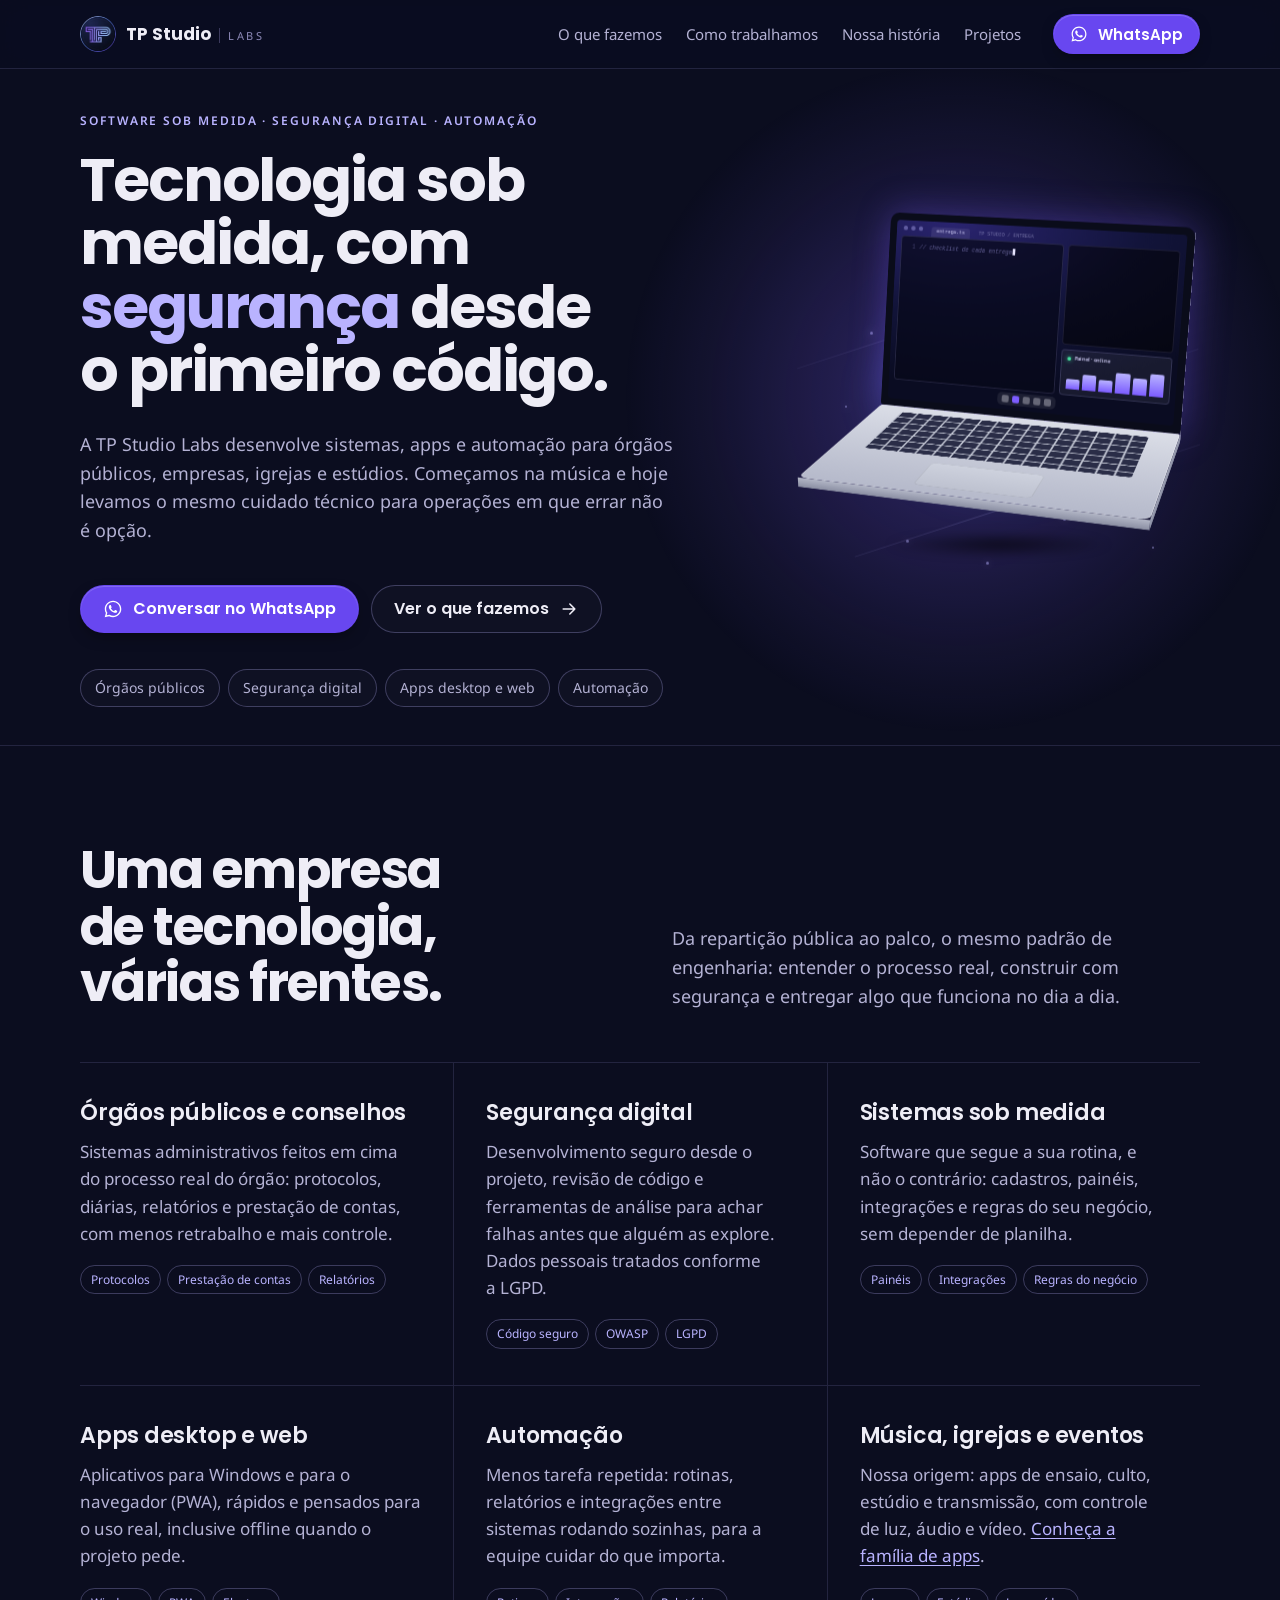
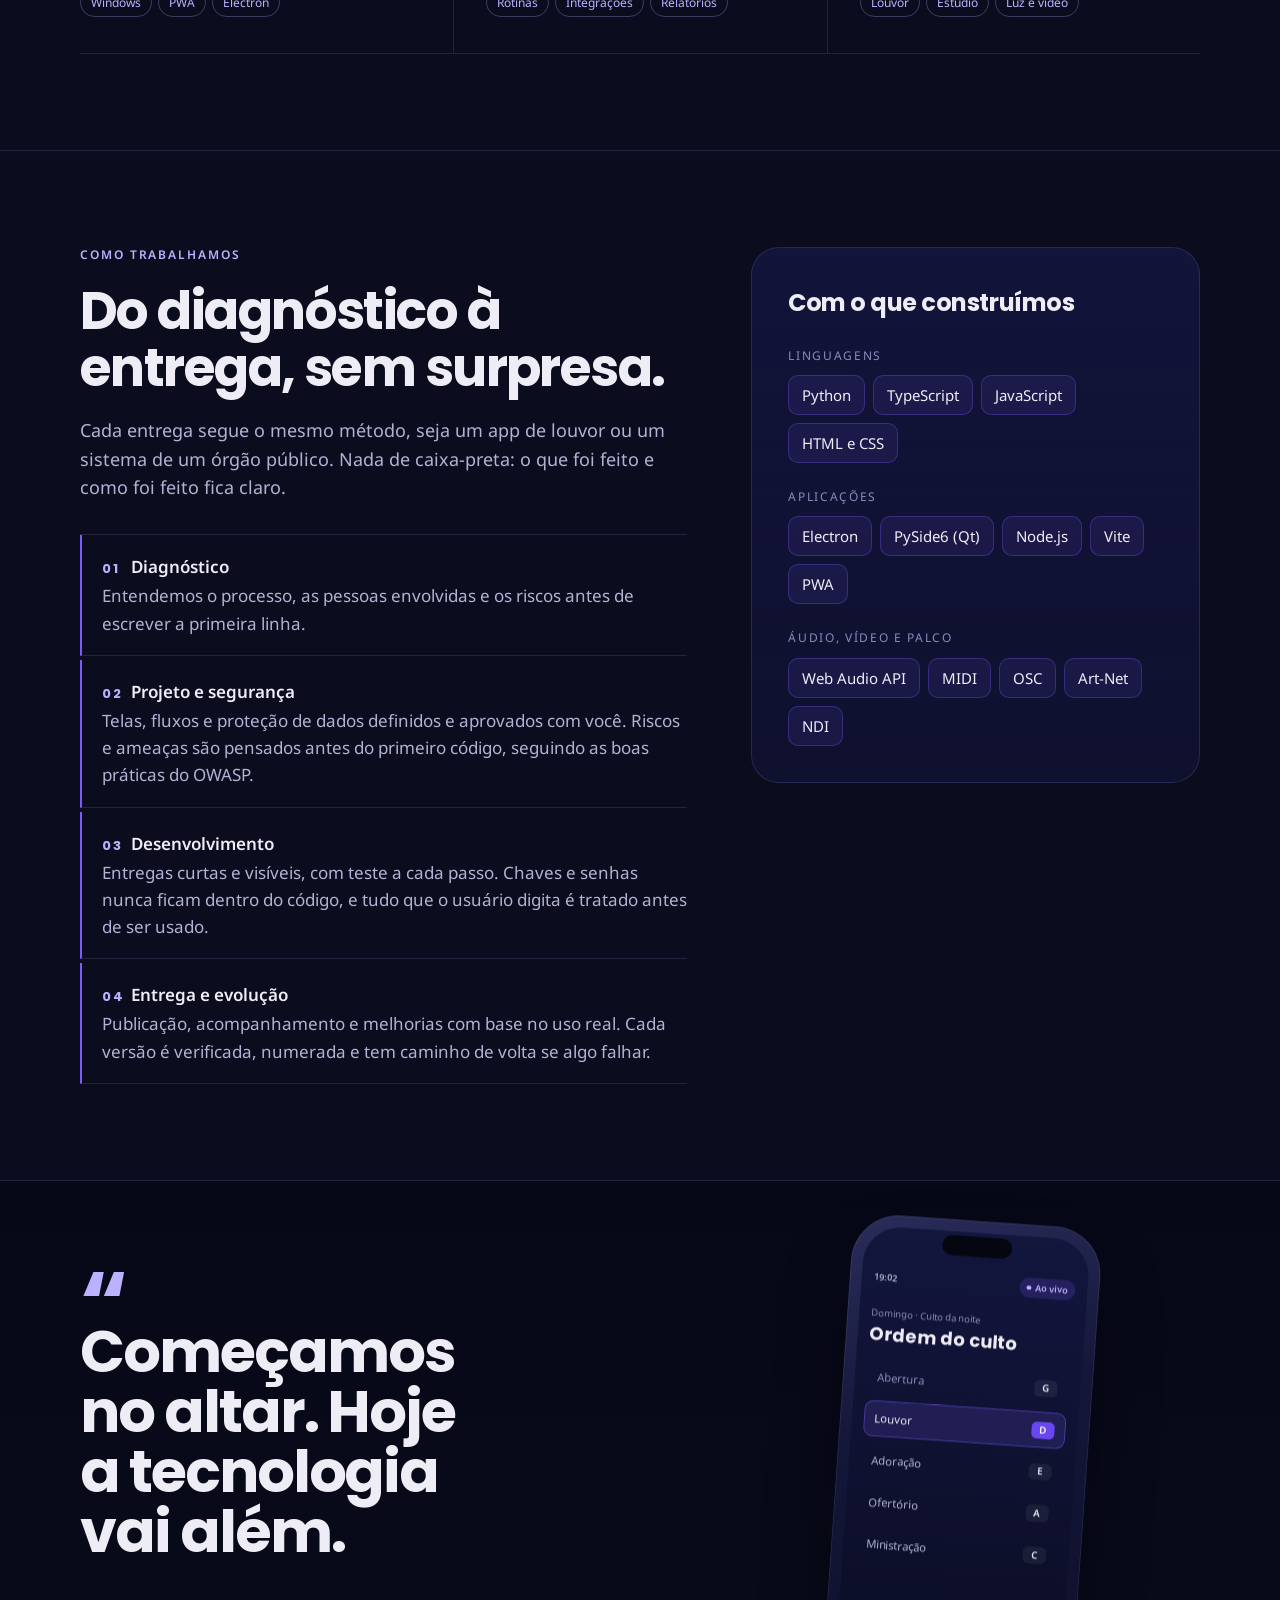
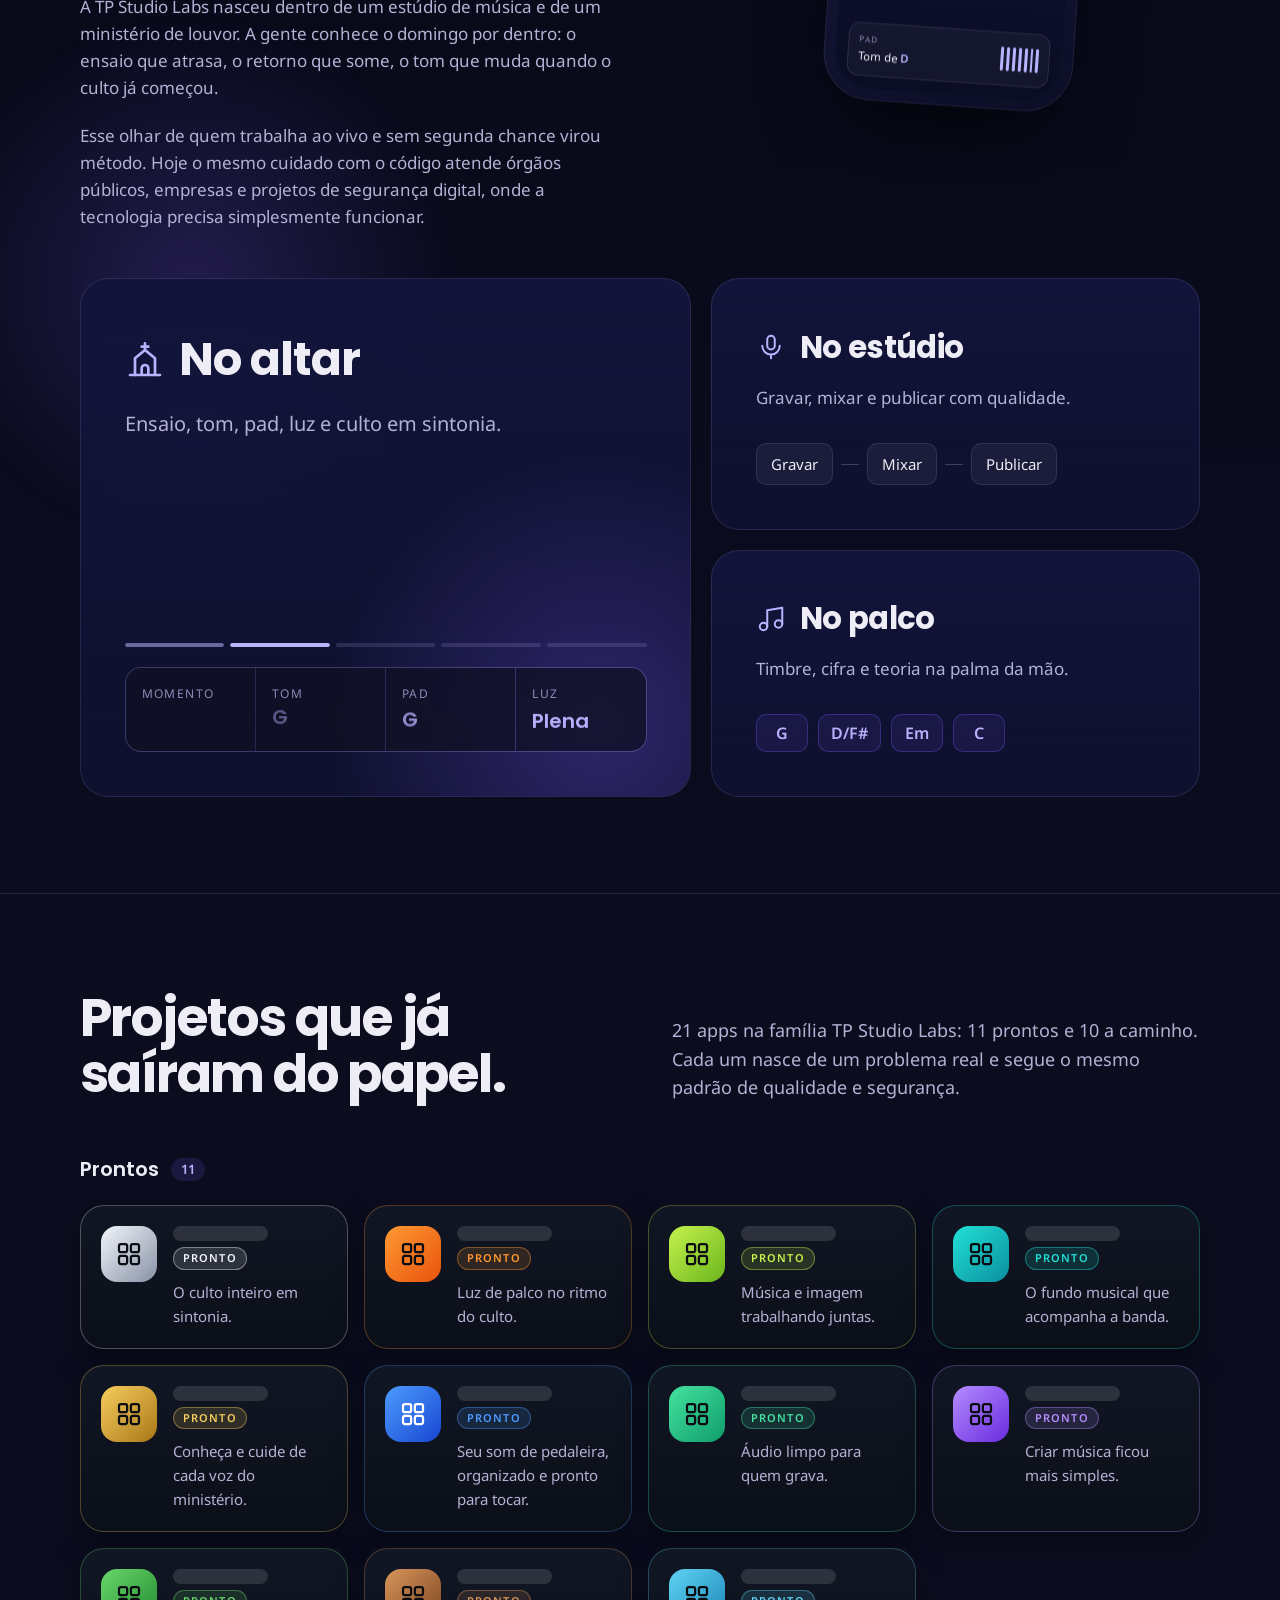
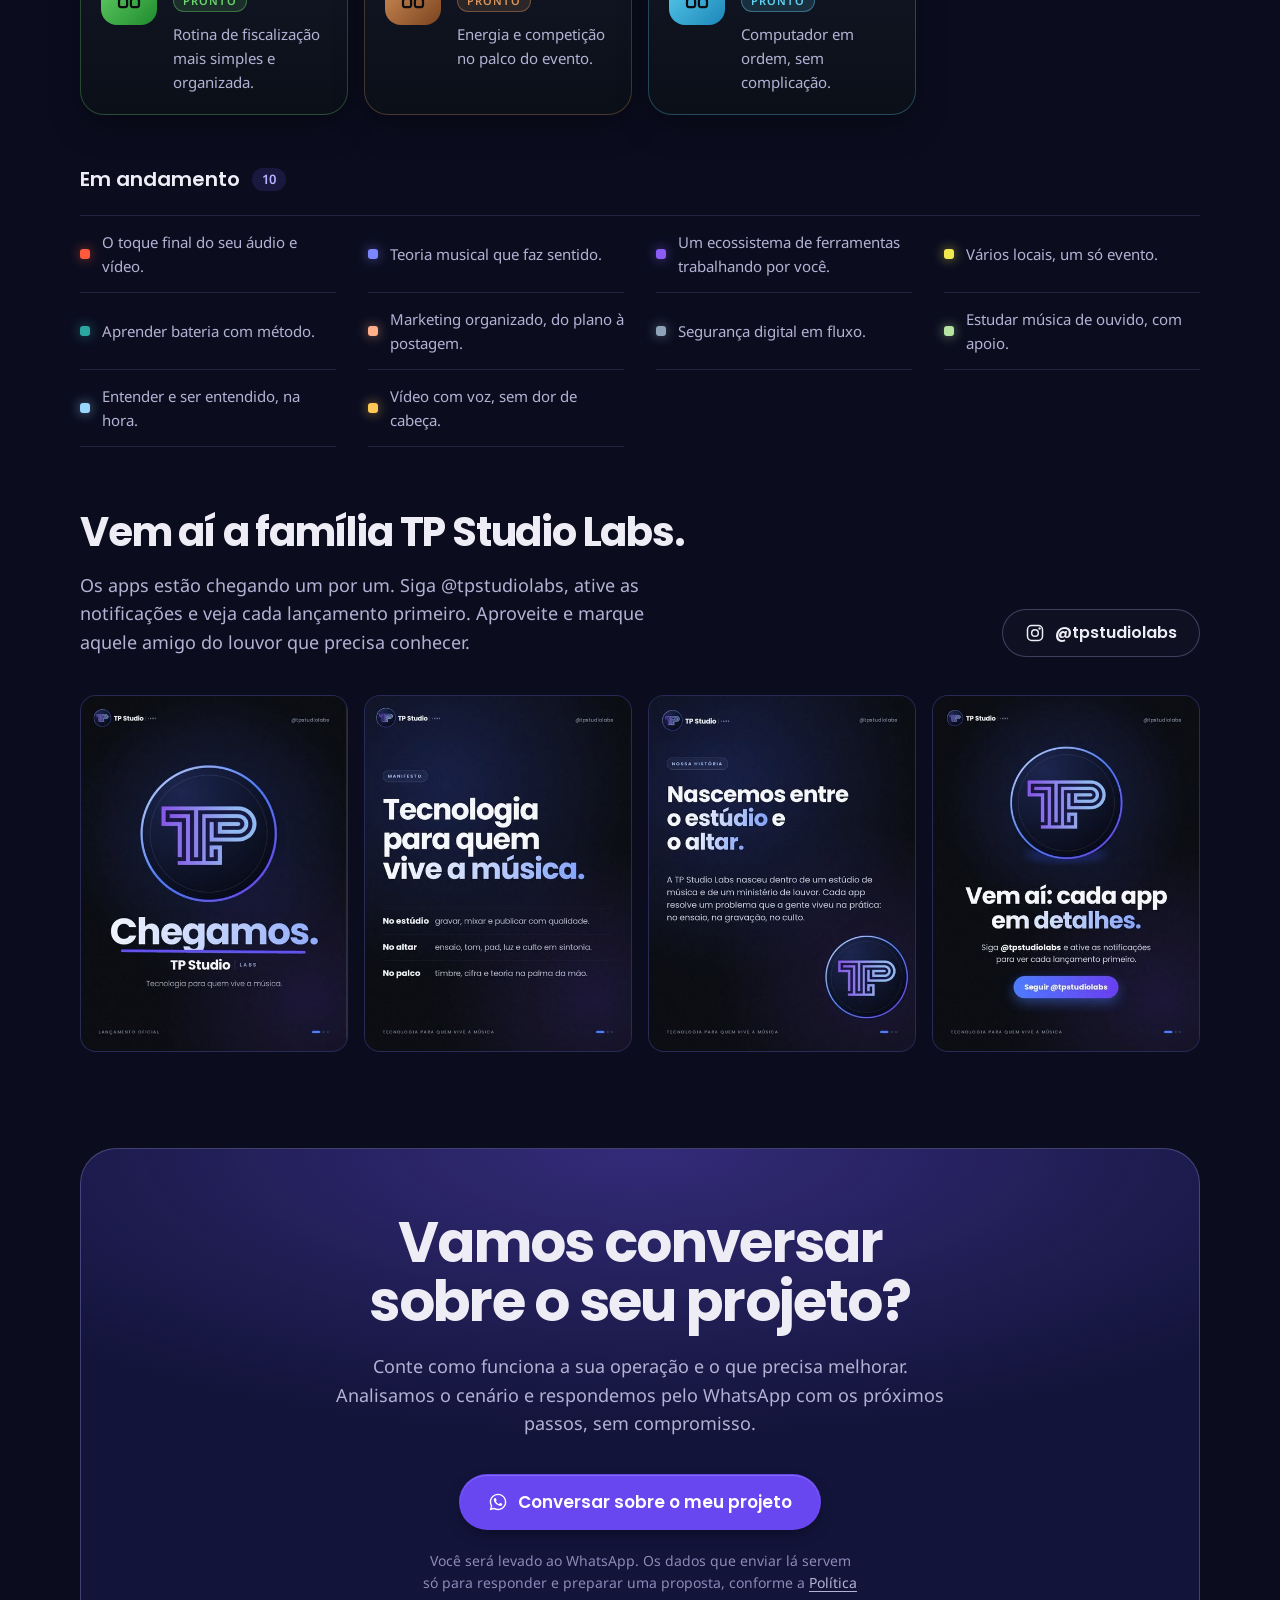
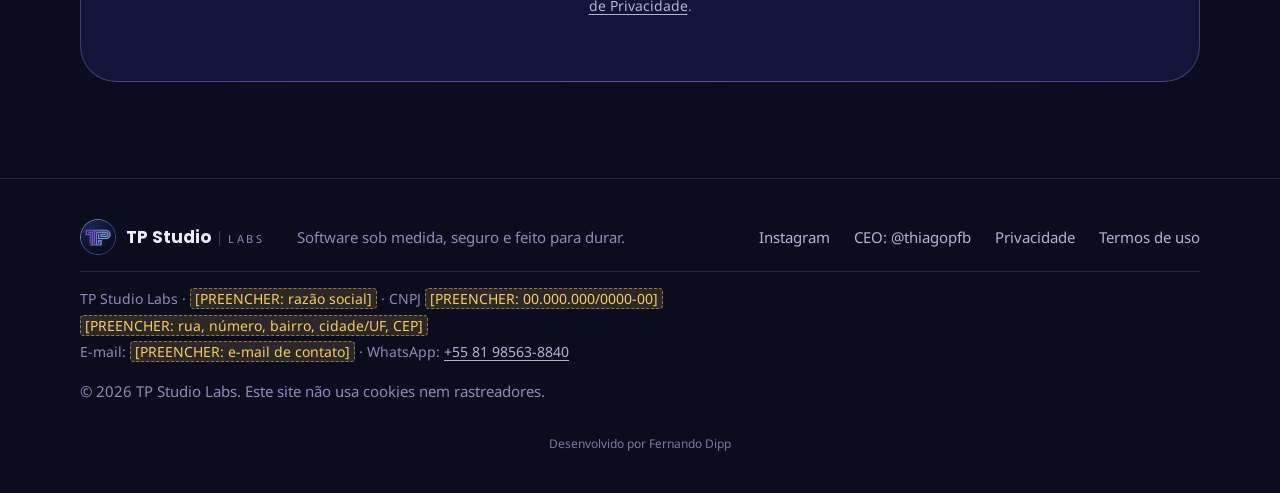
==== commit 1f8e9cde: "Suaviza a troca de momentos no quadro "No altar" Os valores de momento, tom, pad e luz trocam com um" ====
--- a/index.html
+++ b/index.html
@@ -19,7 +19,7 @@
   <link rel="icon" href="assets/img/perfil.jpg">
   <link rel="preload" href="assets/fonts/noto-sans-latin-400-normal.woff2" as="font" type="font/woff2" crossorigin>
   <script type="application/ld+json">{"@context": "https://schema.org", "@type": "Organization", "name": "TP Studio Labs", "url": "https://fernandodipp.github.io/site-tp-studio/", "logo": "https://fernandodipp.github.io/site-tp-studio/assets/img/perfil.jpg", "description": "Sistemas, apps e automação sob medida para órgãos públicos, empresas, igrejas e estúdios, com segurança digital desde o projeto.", "sameAs": ["https://www.instagram.com/tpstudiolabs/"], "contactPoint": {"@type": "ContactPoint", "telephone": "+55-81-98563-8840", "contactType": "customer service", "availableLanguage": "Portuguese"}}</script>
-  <link rel="stylesheet" href="styles.css?v=5">
+  <link rel="stylesheet" href="styles.css?v=7">
   <script>document.documentElement.classList.add("js")</script>
 </head>
 <body>
@@ -328,6 +328,6 @@
   </footer>
 
 
-  <script src="main.js?v=5" defer></script>
+  <script src="main.js?v=7" defer></script>
 </body>
 </html>
--- a/styles.css
+++ b/styles.css
@@ -165,6 +165,7 @@
   background: rgba(255, 255, 255, 0.06); font: 600 0.75rem/1.2 var(--font-body); color: var(--text);
 }
 .is-active .key { background: var(--violet-ink); color: #fff; }
+.key { transition: background-color 0.45s var(--ease-out), color 0.45s var(--ease-out); }
 .pad {
   margin-top: auto; display: flex; justify-content: space-between; align-items: center;
   padding: 14px; border-radius: 16px; background: rgba(255, 255, 255, 0.04); border: 1px solid var(--line);
@@ -224,13 +225,20 @@
 
 .sync { position: relative; z-index: 1; margin-top: auto; padding-top: 32px; display: grid; gap: 20px; }
 .sync__track { display: grid; grid-template-columns: repeat(5, 1fr); gap: 6px; }
-.sync__track li { height: 4px; border-radius: 2px; background: rgba(185, 179, 255, 0.16); transition: background-color 0.5s var(--ease-out); }
-.sync__track li.is-done { background: rgba(185, 179, 255, 0.4); }
-.sync__track li.is-active { background: var(--lavender); }
+/* Barra de etapas: o trecho ativo se preenche ao longo de todo o momento (--etapa,
+   igual ao intervalo do JS) e termina cheio quando o próximo começa. */
+.sync__track li { position: relative; height: 4px; border-radius: 2px; overflow: hidden; background: rgba(185, 179, 255, 0.16); }
+.sync__track li::after {
+  content: ""; position: absolute; inset: 0; border-radius: inherit; background: var(--lavender);
+  transform: scaleX(0); transform-origin: left; transition: transform 0.35s var(--ease-out), opacity 0.35s var(--ease-out);
+}
+.sync__track li.is-done::after { transform: scaleX(1); opacity: 0.45; }
+.sync__track li.is-active::after { transform: scaleX(1); opacity: 1; transition: transform var(--etapa, 2.6s) linear, opacity 0.35s var(--ease-out); }
+@media (prefers-reduced-motion: reduce) { .sync__track li.is-active::after { transition: none; } }
 .sync__grid { margin: 0; display: grid; grid-template-columns: repeat(4, 1fr); gap: 1px; border-radius: var(--r-md); overflow: hidden; background: var(--line); border: 1px solid var(--line); }
 .sync__grid div { background: rgba(7, 8, 23, 0.72); padding: 16px 16px 18px; }
 .sync__grid dt { font-size: 0.75rem; letter-spacing: 0.12em; text-transform: uppercase; color: var(--text-3); }
-.sync__grid dd { margin: 6px 0 0; font: 600 1.25rem/1.2 var(--font-display); color: var(--lavender); font-variant-numeric: tabular-nums; }
+.sync__grid dd { margin: 6px 0 0; font: 600 1.25rem/1.2 var(--font-display); color: var(--lavender); font-variant-numeric: tabular-nums; will-change: opacity, transform; }
 @media (max-width: 560px) { .sync__grid { grid-template-columns: 1fr 1fr; } }
 
 .steps { display: flex; align-items: center; gap: 8px; margin-top: 20px; counter-reset: s; flex-wrap: wrap; }
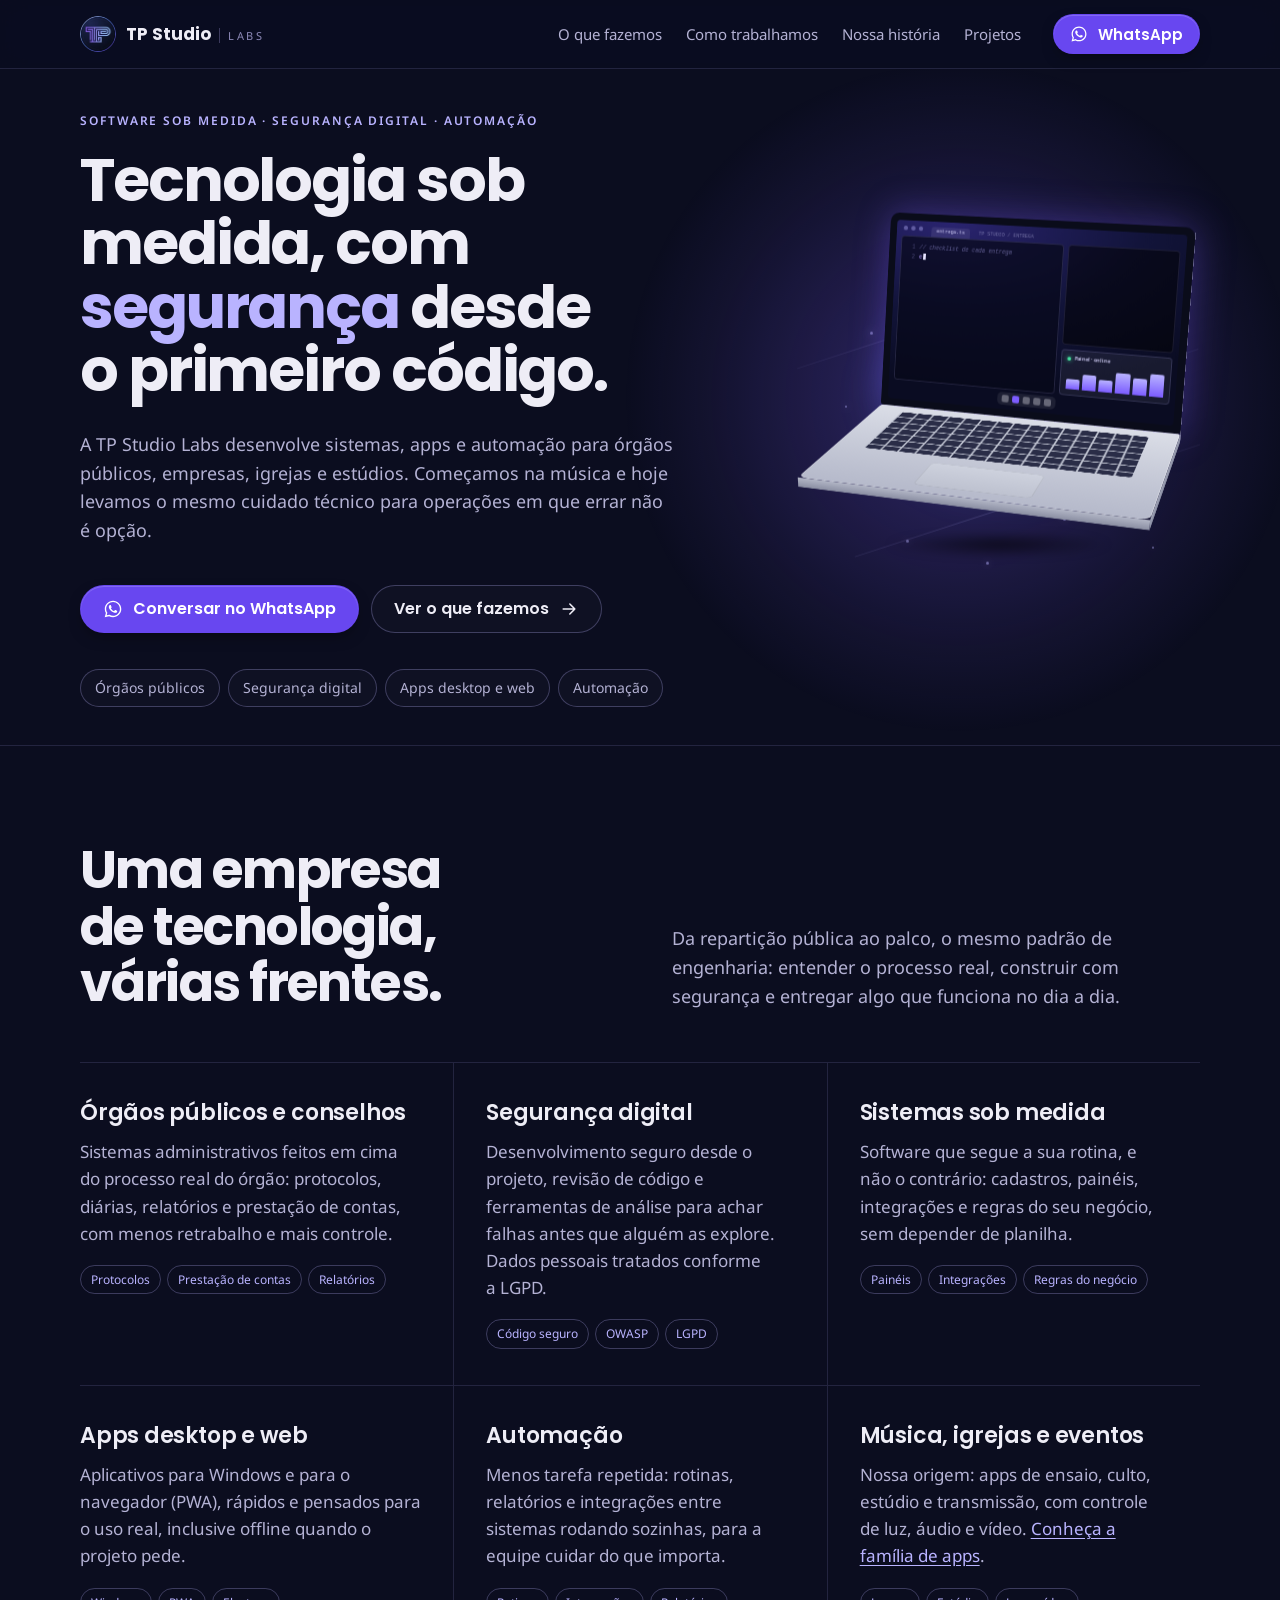
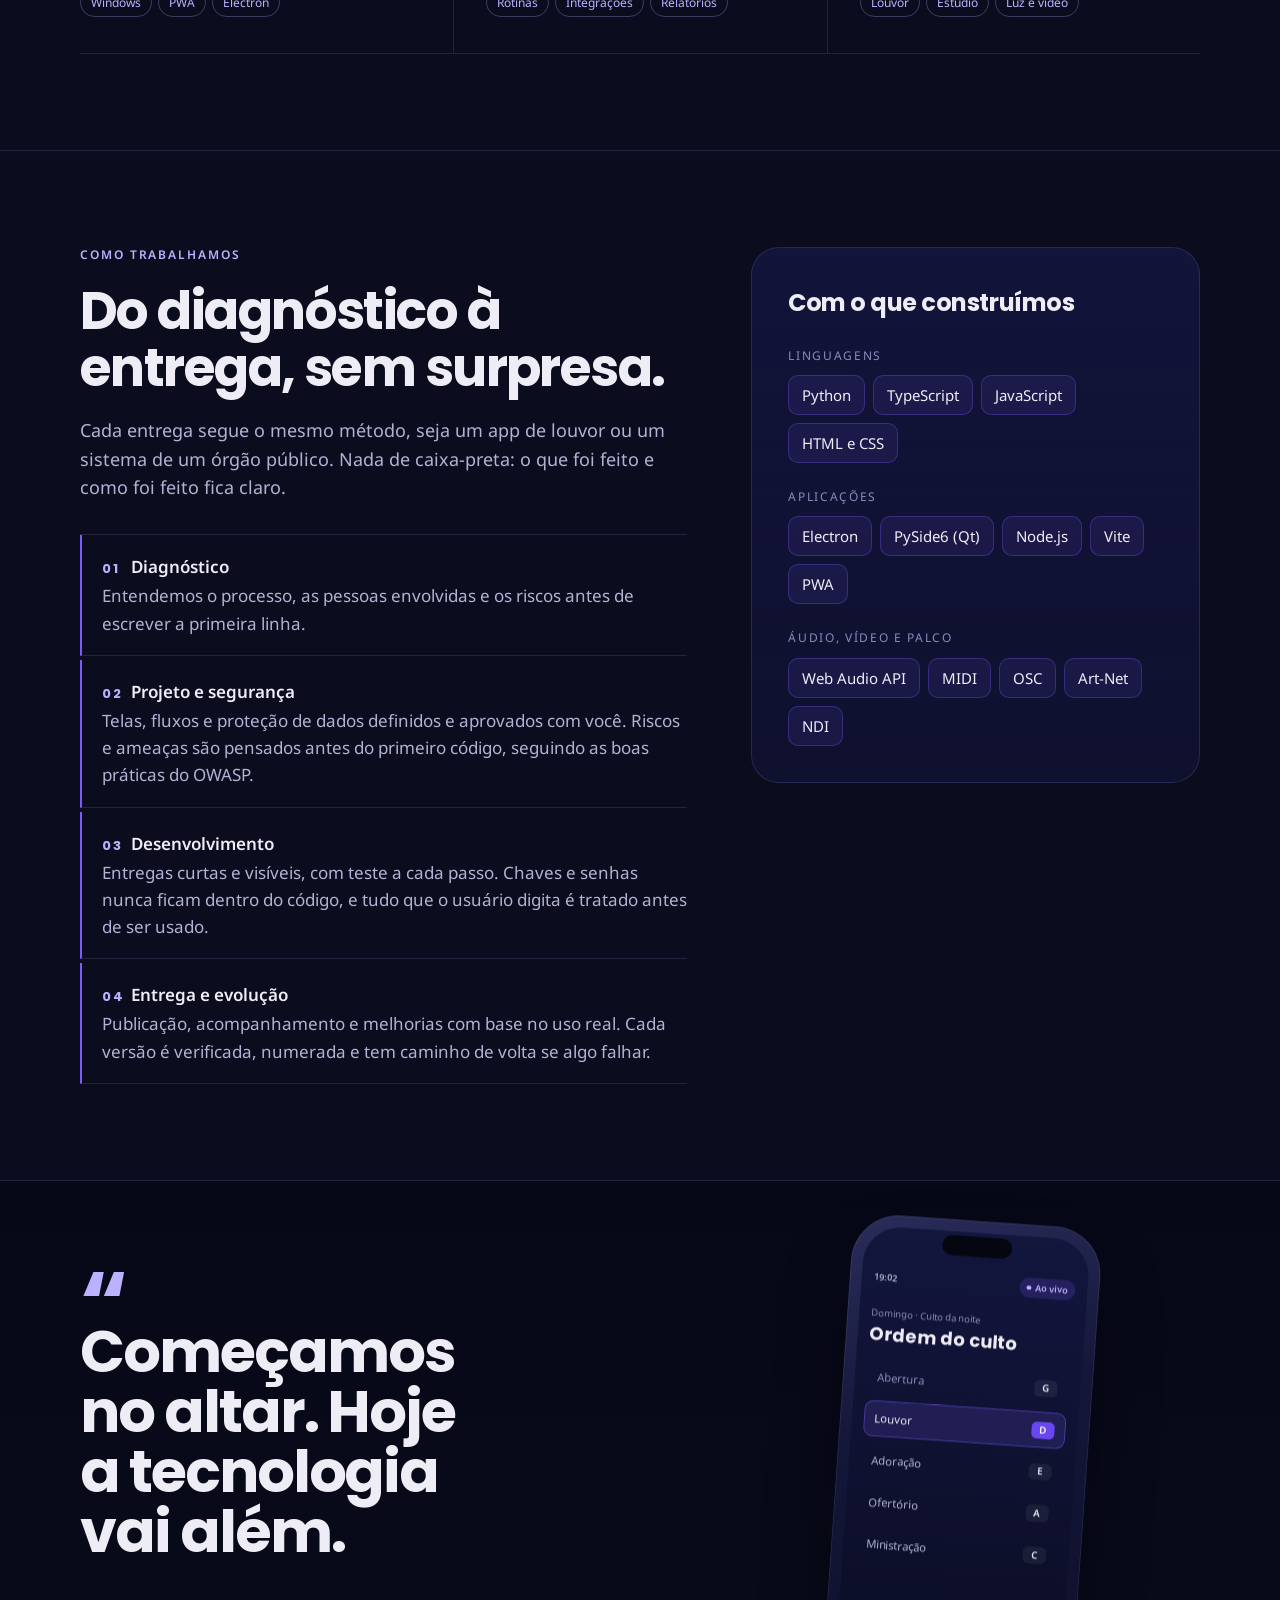
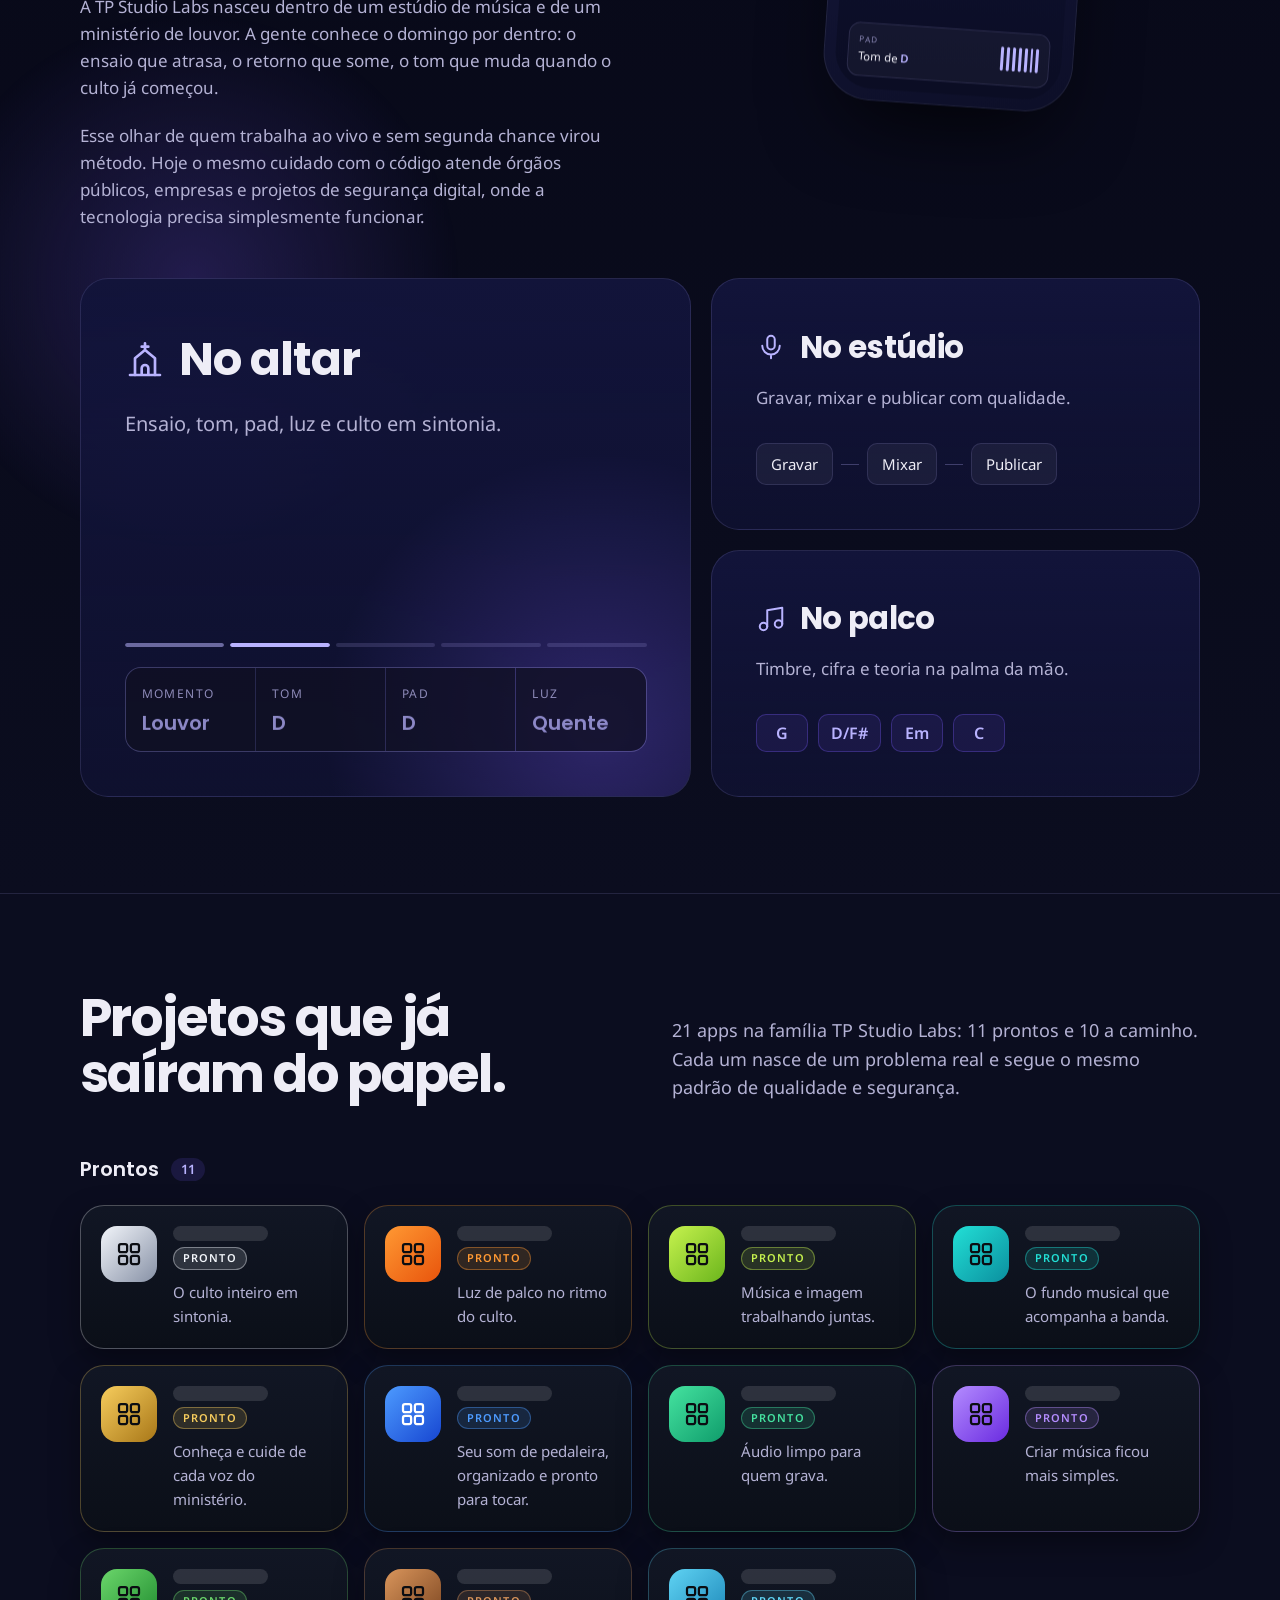
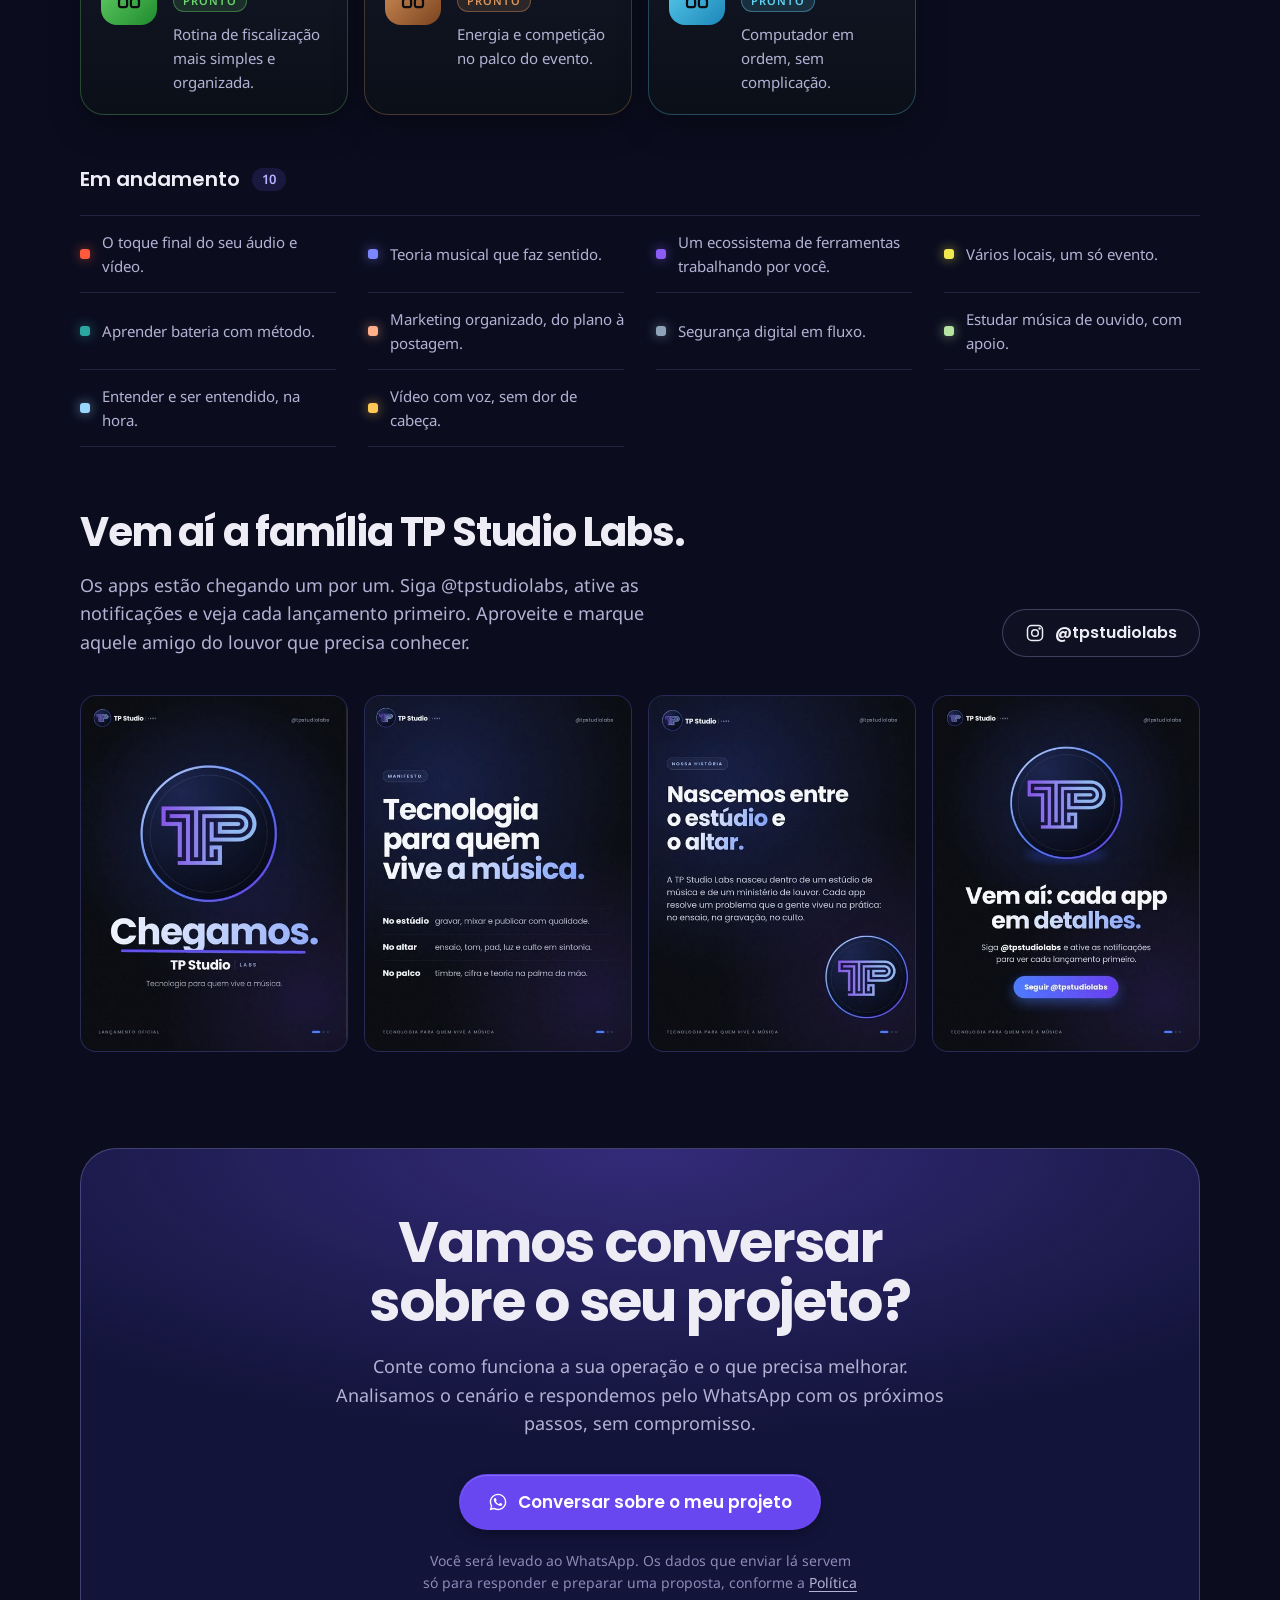
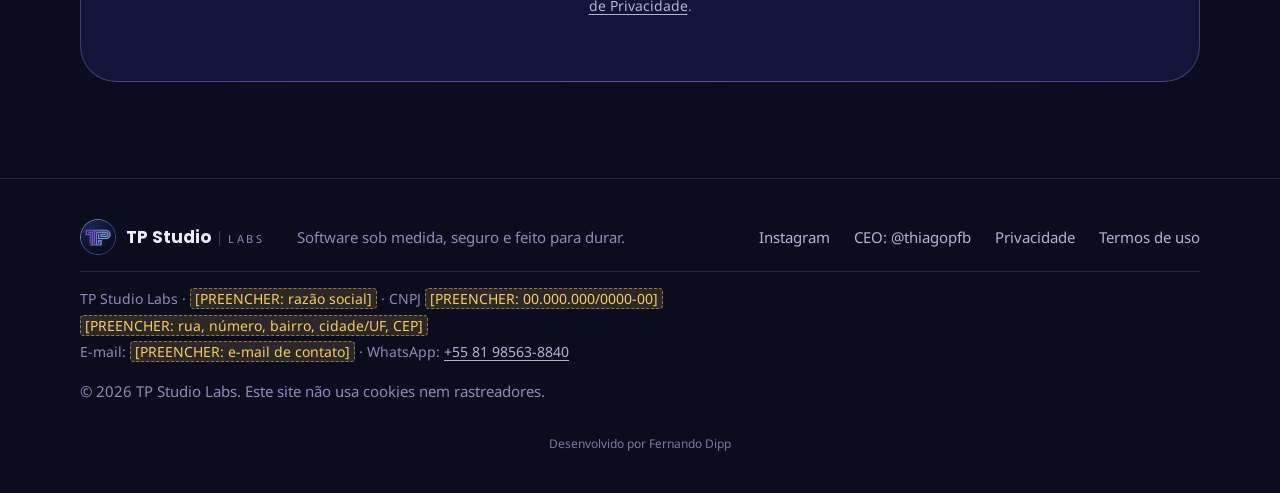
==== commit 63a28276: "Atualiza o link dos créditos para fernandodipp.pages.dev Co-Authored-By: Claude Opus 5.5 <noreply@an" ====
--- a/index.html
+++ b/index.html
@@ -323,7 +323,7 @@
         <span>E-mail: <mark class="todo">[PREENCHER: e-mail de contato]</mark> · WhatsApp: <a href="https://wa.me/5581985638840" target="_blank" rel="noopener">+55 81 98563-8840</a></span>
       </address>
       <p class="footer__copy">© 2026 TP Studio Labs. Este site não usa cookies nem rastreadores.</p>
-      <p class="credito-dev"><a href="https://fernandodipp.github.io/" target="_blank" rel="noopener">Desenvolvido por Fernando Dipp</a></p>
+      <p class="credito-dev"><a href="https://fernandodipp.pages.dev/" target="_blank" rel="noopener">Desenvolvido por Fernando Dipp</a></p>
     </div>
   </footer>
 
